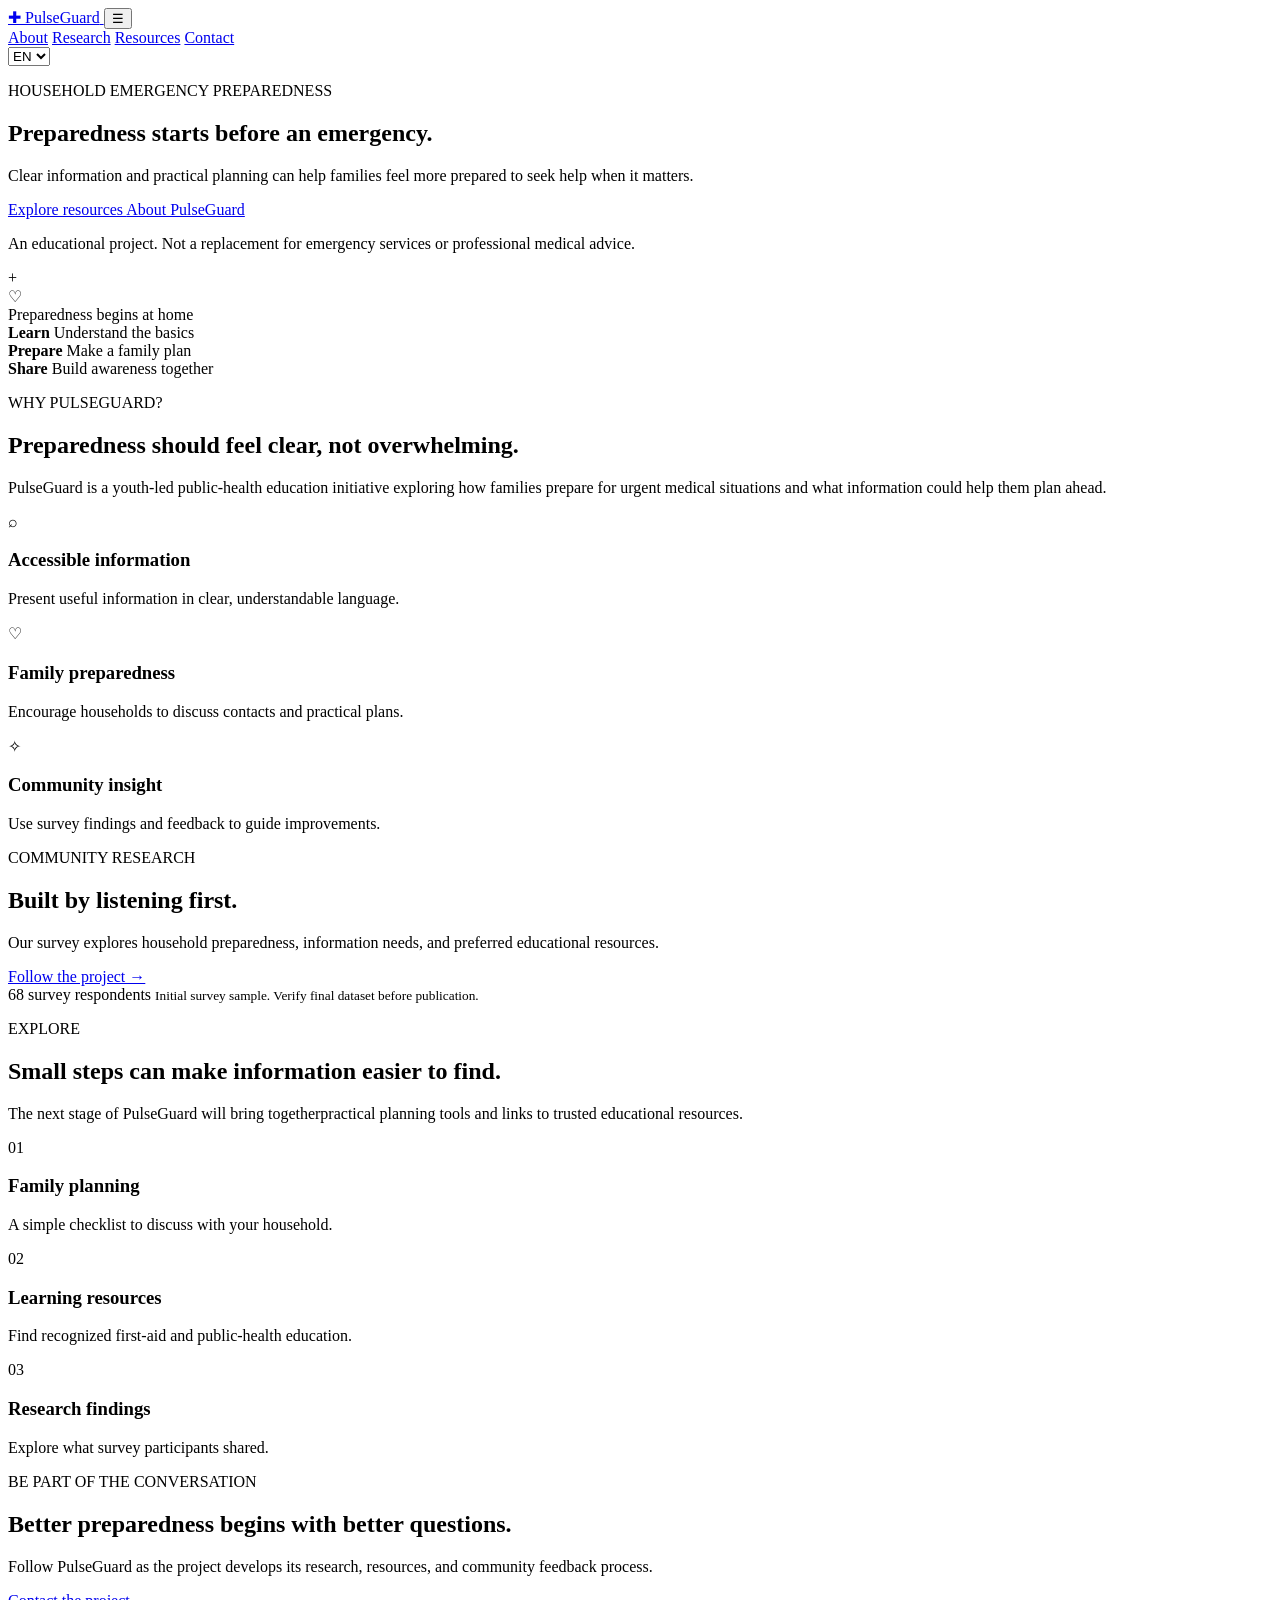
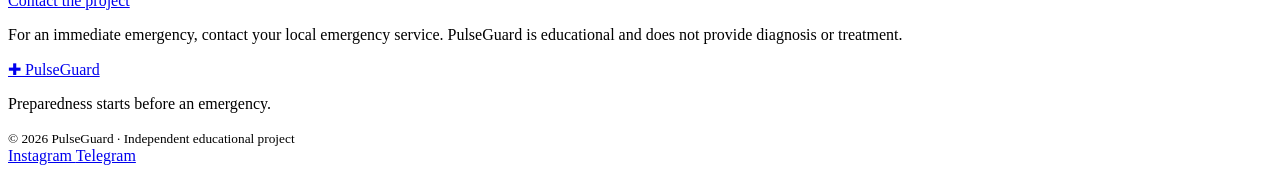
==== index.html @ f61415df "Rename pulse guard/index.html to index.html" ====
<!DOCTYPE html>
<html lang="en">
<head>
    <meta charset="UTF-8">
    <meta name="viewport" content="width=device-width, initial-scale=1.0">

    <meta name="description"
        content="PulseGuard helps families learn about household emergency preparedness.">

    <title>PulseGuard | Preparedness starts before an emergency</title>

    <link rel="stylesheet" href="styles.css">
</head>

<body>

    <!-- HEADER AND NAVIGATION -->
    <header class="header">

        <a href="#home" class="brand">
            <span class="brand-icon">✚</span>
            <span>PulseGuard</span>
        </a>

        <button class="menu-toggle" id="menuToggle">
            ☰
        </button>

        <nav id="nav">
            <a href="#about" data-i18n="navAbout">About</a>
            <a href="#research" data-i18n="navResearch">Research</a>
            <a href="#resources" data-i18n="navResources">Resources</a>
            <a href="#contact" data-i18n="navContact">Contact</a>
        </nav>

        <select id="languageSelect" aria-label="Select language">
            <option value="en">EN</option>
            <option value="uz">UZ</option>
            <option value="ru">RU</option>
        </select>

    </header>


    <!-- HERO SECTION -->
    <main>

        <section class="hero" id="home">

            <div class="hero-content">

                <p class="eyebrow" data-i18n="eyebrow">
                    HOUSEHOLD EMERGENCY PREPAREDNESS
                </p>

                <h1 data-i18n="headline">
                    Preparedness starts
                    <span>before</span> an emergency.
                </h1>

                <p class="hero-text" data-i18n="heroText">
                    Clear information and practical planning can
                    help families feel more prepared to seek help
                    when it matters.
                </p>

                <div class="actions">

                    <a href="#resources"
                       class="button primary"
                       data-i18n="primaryButton">
                        Explore resources
                    </a>

                    <a href="#about"
                       class="button secondary"
                       data-i18n="secondaryButton">
                        About PulseGuard
                    </a>

                </div>

                <p class="disclaimer" data-i18n="heroDisclaimer">
                    An educational project. Not a replacement
                    for emergency services or professional
                    medical advice.
                </p>

            </div>


            <!-- DECORATIVE MEDICAL ILLUSTRATION -->
            <div class="hero-visual">

                <div class="orbit orbit-one"></div>
                <div class="orbit orbit-two"></div>

                <div class="medical-card">

                    <div class="medical-cross">+</div>

                    <div class="medical-line"></div>
                    <div class="medical-line short"></div>

                    <div class="medical-heart">♡</div>

                </div>

                <div class="floating-tag">
                    <span class="tag-dot"></span>
                    <span data-i18n="visualTag">
                        Preparedness begins at home
                    </span>
                </div>

            </div>

        </section>


        <!-- THREE MAIN IDEAS -->
        <section class="trust-strip">

            <div>
                <strong data-i18n="stripOne">Learn</strong>
                <span data-i18n="stripOneText">
                    Understand the basics
                </span>
            </div>

            <div>
                <strong data-i18n="stripTwo">Prepare</strong>
                <span data-i18n="stripTwoText">
                    Make a family plan
                </span>
            </div>

            <div>
                <strong data-i18n="stripThree">Share</strong>
                <span data-i18n="stripThreeText">
                    Build awareness together
                </span></div>

        </section>


        <!-- ABOUT SECTION -->
        <section class="section" id="about">

            <div class="section-intro">

                <p class="eyebrow" data-i18n="aboutEyebrow">
                    WHY PULSEGUARD?
                </p>

                <h2 data-i18n="aboutTitle">
                    Preparedness should feel clear,
                    not overwhelming.
                </h2>

                <p data-i18n="aboutText">
                    PulseGuard is a youth-led public-health
                    education initiative exploring how families
                    prepare for urgent medical situations and
                    what information could help them plan ahead.
                </p>

            </div>


            <div class="values">

                <article class="value-card">
                    <span class="value-icon">⌕</span>

                    <h3 data-i18n="valueOneTitle">
                        Accessible information
                    </h3>

                    <p data-i18n="valueOneText">
                        Present useful information in clear,
                        understandable language.
                    </p>
                </article>


                <article class="value-card">
                    <span class="value-icon">♡</span>

                    <h3 data-i18n="valueTwoTitle">
                        Family preparedness
                    </h3>

                    <p data-i18n="valueTwoText">
                        Encourage households to discuss contacts
                        and practical plans.
                    </p>
                </article>


                <article class="value-card">
                    <span class="value-icon">✧</span>

                    <h3 data-i18n="valueThreeTitle">
                        Community insight
                    </h3>

                    <p data-i18n="valueThreeText">
                        Use survey findings and feedback
                        to guide improvements.
                    </p>
                </article>

            </div>

        </section>


        <!-- RESEARCH PREVIEW -->
        <section class="research-preview" id="research">

            <div class="research-inner">

                <div>

                    <p class="eyebrow" data-i18n="researchEyebrow">
                        COMMUNITY RESEARCH
                    </p>

                    <h2 data-i18n="researchTitle">
                        Built by listening first.
                    </h2>

                    <p data-i18n="researchText">
                        Our survey explores household preparedness,
                        information needs, and preferred educational
                        resources.
                    </p>

                    <a href="#contact" class="text-link"
                       data-i18n="researchLink">
                        Follow the project →
                    </a>

                </div>


                <div class="research-stat">

                    <span class="stat-number">68</span>

                    <span class="stat-label"
                          data-i18n="respondents">
                        survey respondents
                    </span>

                    <small data-i18n="preliminary">
                        Initial survey sample. Verify final dataset
                        before publication.
                    </small>

                </div>

            </div>

        </section>


        <!-- RESOURCES SECTION -->
        <section class="section resource-section" id="resources">

            <div class="section-intro">

                <p class="eyebrow" data-i18n="resourcesEyebrow">
                    EXPLORE
                </p>

                <h2 data-i18n="resourcesTitle">
                    Small steps can make information easier to find.
                </h2>

                <p data-i18n="resourcesText">
                    The next stage of PulseGuard will bring togetherpractical planning tools and links to trusted
                    educational resources.
                </p>

            </div>


            <div class="resource-grid">

                <article>
                    <span>01</span>
                    <h3 data-i18n="resourceOneTitle">
                        Family planning
                    </h3>
                    <p data-i18n="resourceOneText">
                        A simple checklist to discuss with your household.
                    </p>
                </article>


                <article>
                    <span>02</span>
                    <h3 data-i18n="resourceTwoTitle">
                        Learning resources
                    </h3>
                    <p data-i18n="resourceTwoText">
                        Find recognized first-aid and public-health education.
                    </p>
                </article>


                <article>
                    <span>03</span>
                    <h3 data-i18n="resourceThreeTitle">
                        Research findings
                    </h3>
                    <p data-i18n="resourceThreeText">
                        Explore what survey participants shared.
                    </p>
                </article>

            </div>

        </section>


        <!-- CONTACT SECTION -->
        <section class="closing" id="contact">

            <p class="eyebrow" data-i18n="closingEyebrow">
                BE PART OF THE CONVERSATION
            </p>

            <h2 data-i18n="closingTitle">
                Better preparedness begins with better questions.
            </h2>

            <p data-i18n="closingText">
                Follow PulseGuard as the project develops its
                research, resources, and community feedback process.
            </p>

            <a href="parvinashodikulova4@gmail.com"
               class="button primary"
               data-i18n="contactButton">
                Contact the project
            </a>

            <p class="disclaimer dark" data-i18n="safetyNote">
                For an immediate emergency, contact your local
                emergency service. PulseGuard is educational and
                does not provide diagnosis or treatment.
            </p>

        </section>

    </main>


    <!-- FOOTER -->
    <footer>

        <a href="#home" class="brand footer-brand">
            <span class="brand-icon">✚</span>
            PulseGuard
        </a>

        <p data-i18n="footerLine">
            Preparedness starts before an emergency.
        </p>

        <small>
            © 2026 PulseGuard ·
            <span data-i18n="footerNote">
                Independent educational project
            </span>
        </small>
        <div class="social-links">

    <a href="https://www.instagram.com/pulseguard_?obrf=MXJ0MThzNjN0M3g3dw%3D%3D&utm_source=qr"
       target="_blank"
       rel="noopener noreferrer">
        Instagram
    </a>

    <a href="https://t.me/pulseguard"
       target="_blank"
       rel="noopener noreferrer">
        Telegram
    </a>

</div>

    </footer>


    <script src="script.js"></script>

</body>
</html>
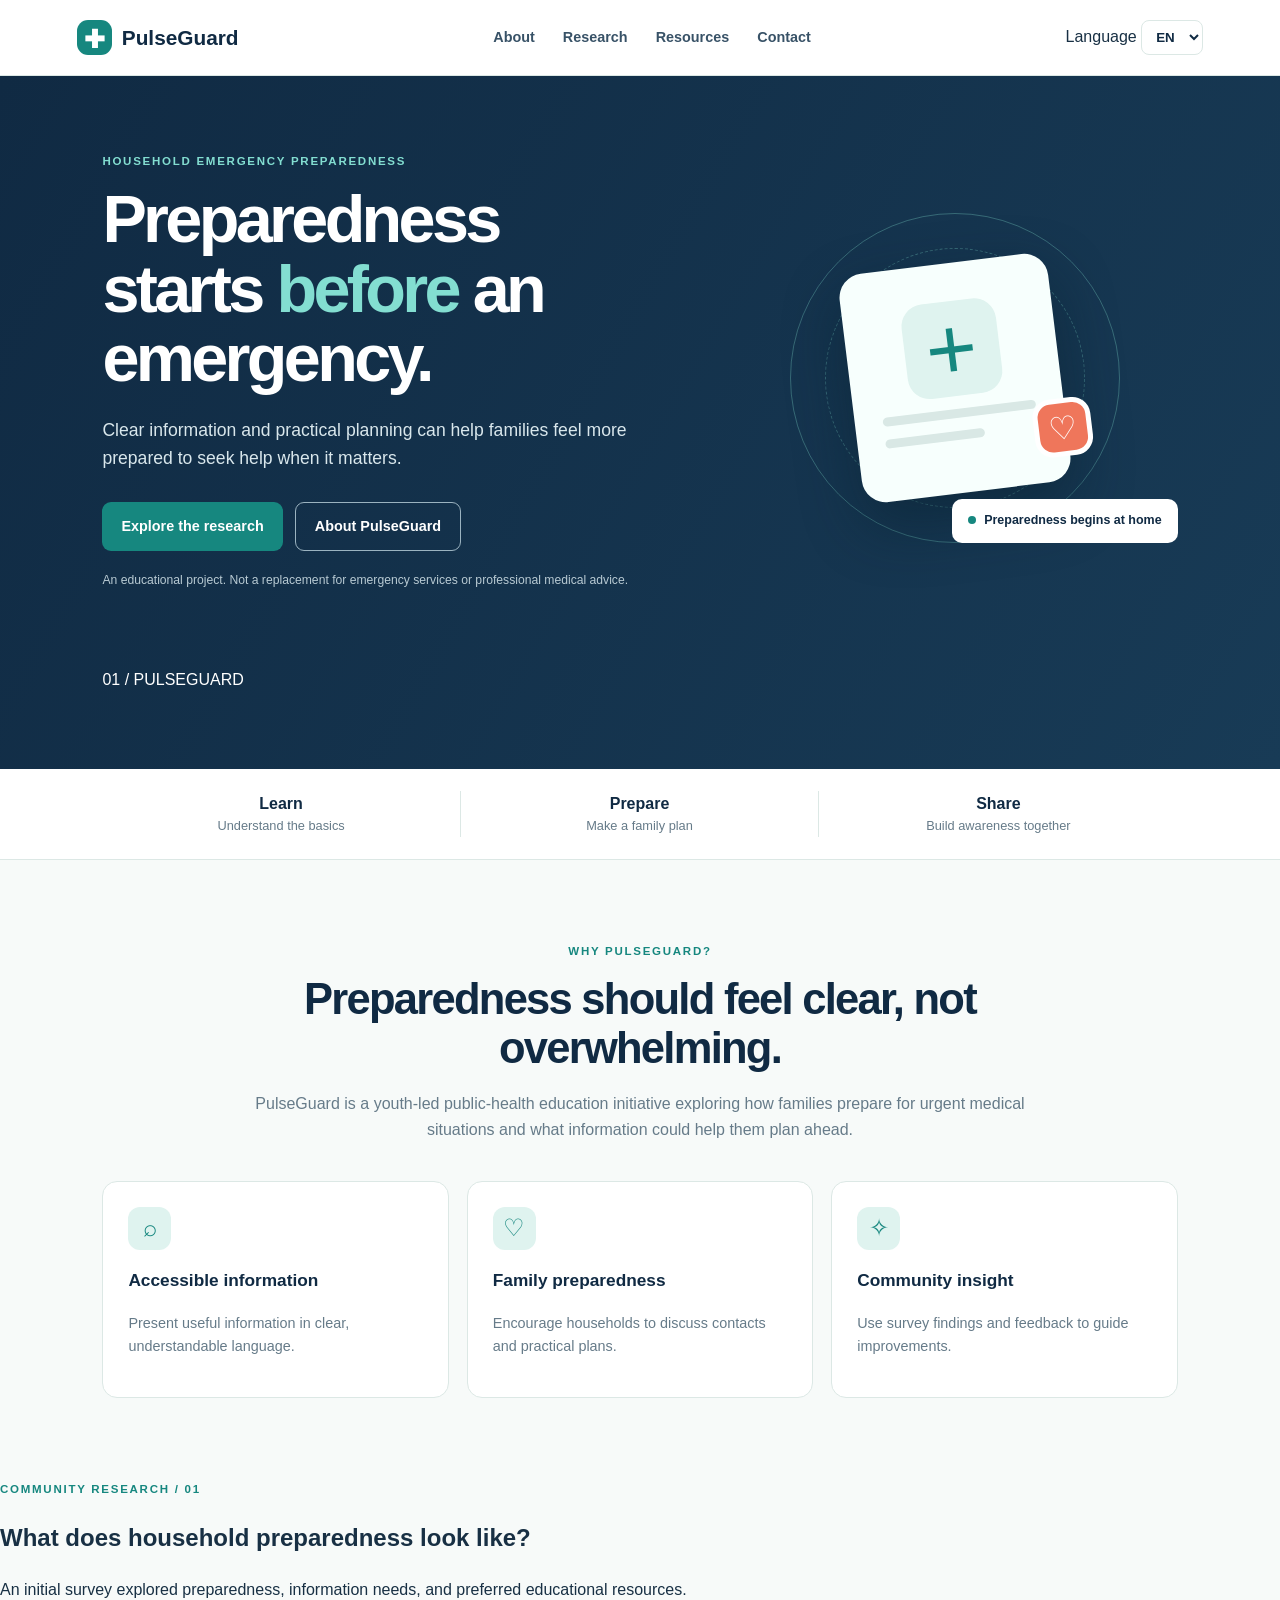
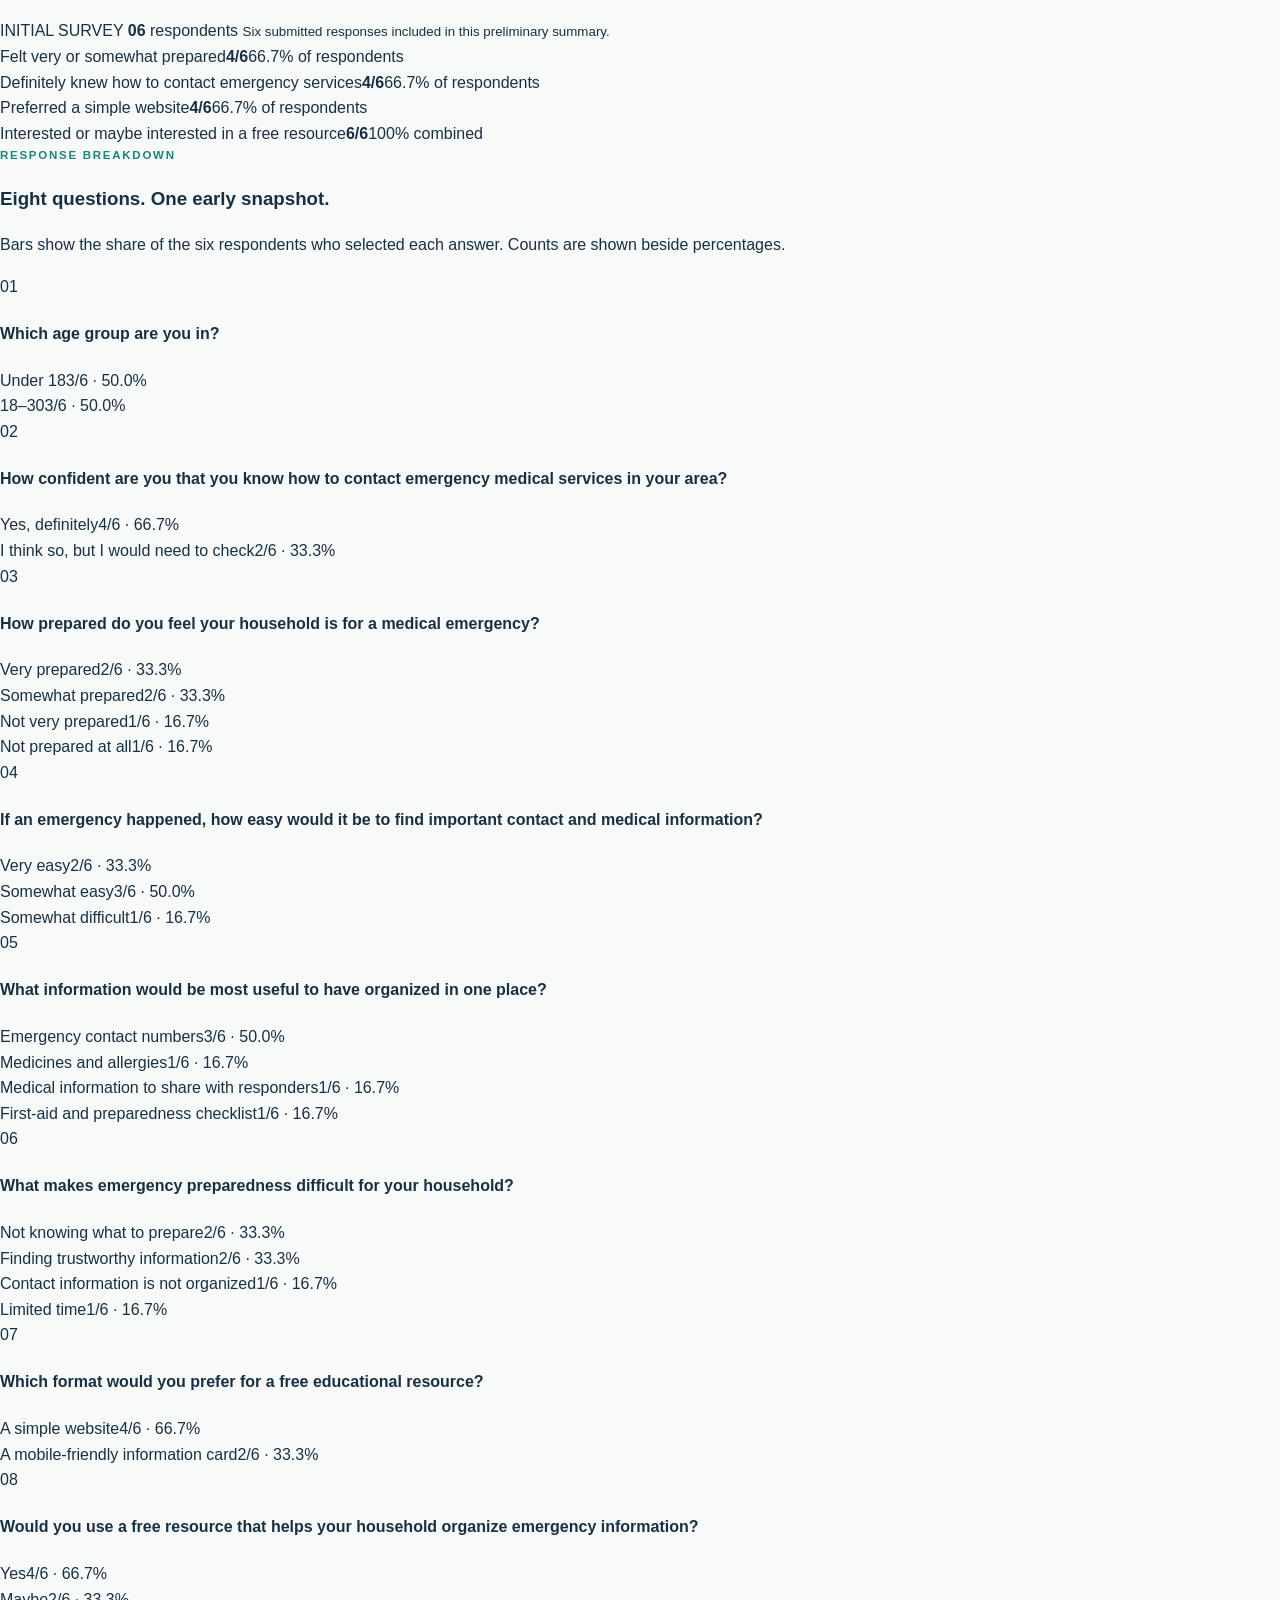
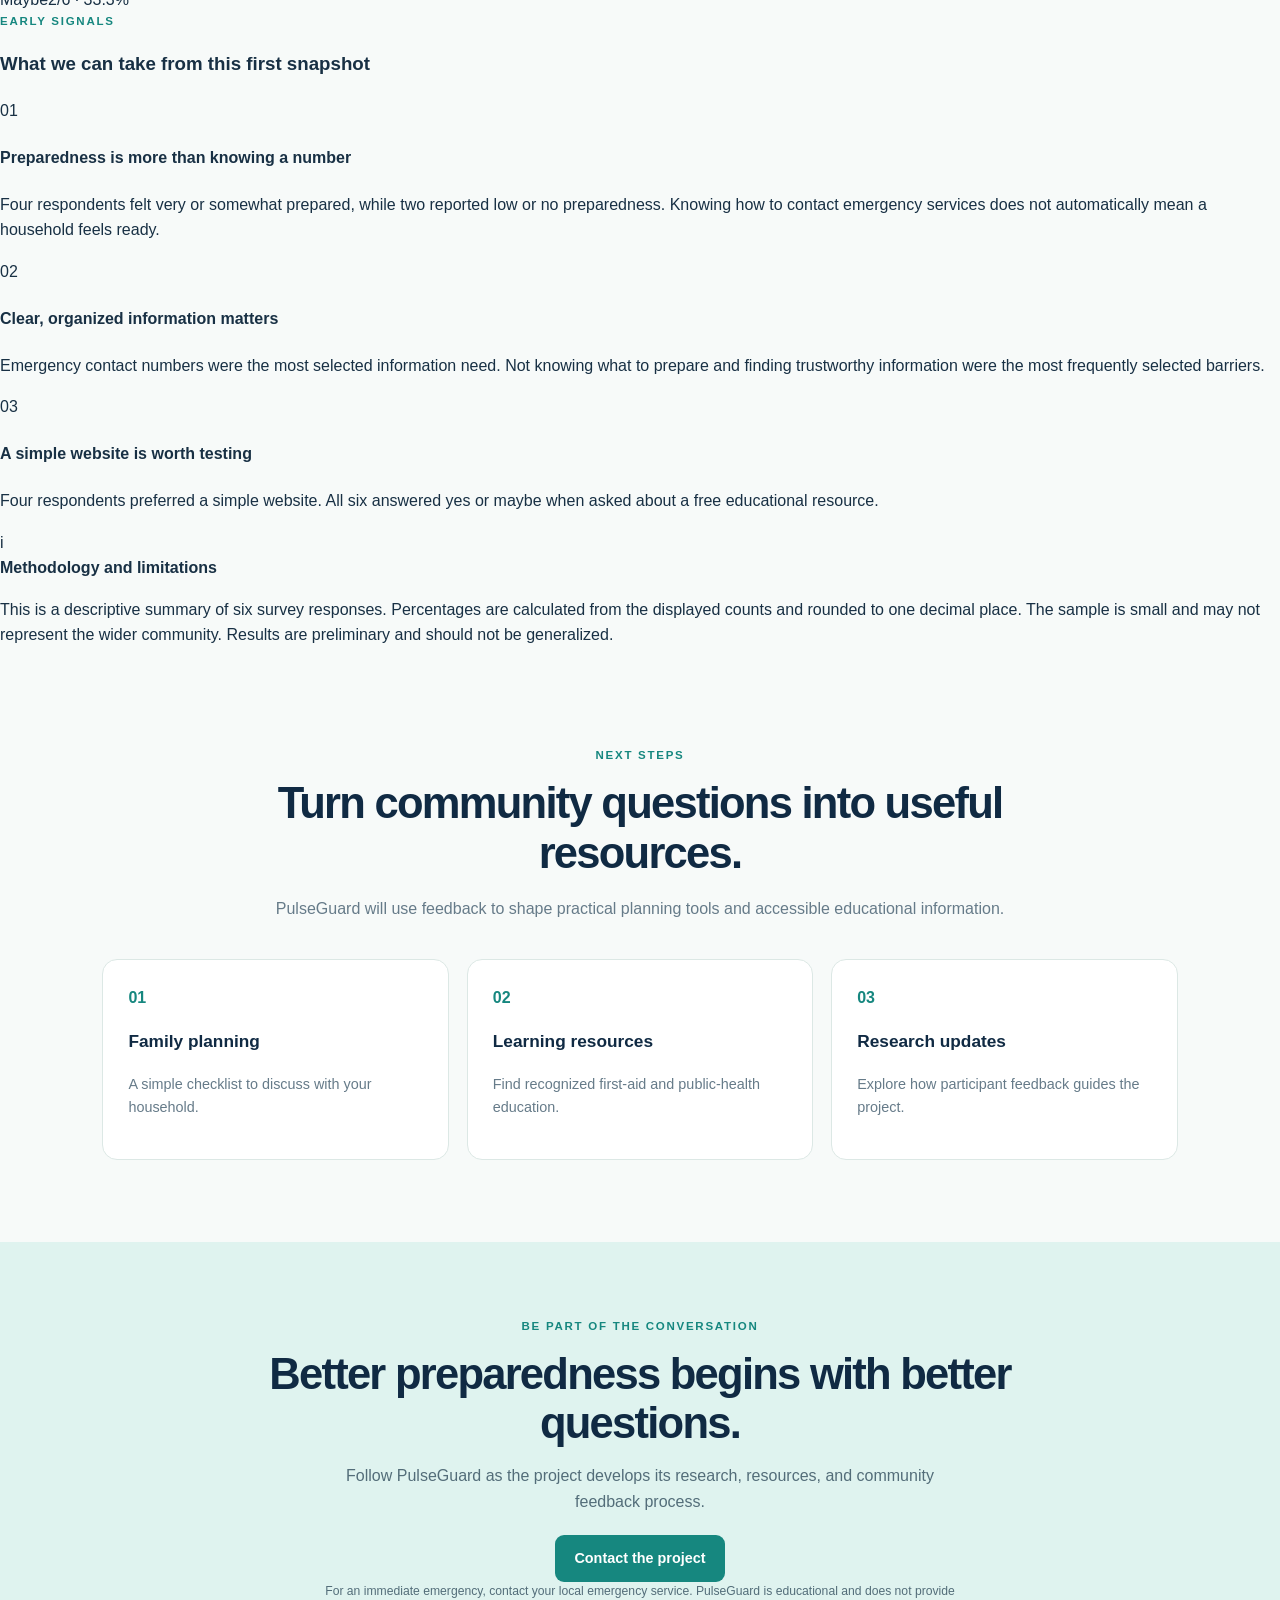
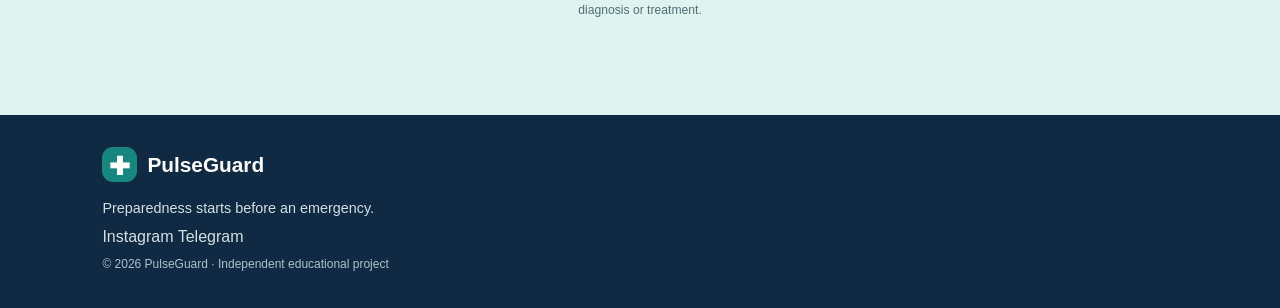
==== commit d0e3abea: "Update index.html" ====
--- a/index.html
+++ b/index.html
@@ -1,402 +1,148 @@
 <!DOCTYPE html>
 <html lang="en">
 <head>
-    <meta charset="UTF-8">
-    <meta name="viewport" content="width=device-width, initial-scale=1.0">
+  <meta charset="UTF-8">
+  <meta name="viewport" content="width=device-width, initial-scale=1.0">
+  <meta name="description" content="PulseGuard explores household emergency preparedness through community feedback and accessible public-health education.">
+  <meta name="theme-color" content="#010511">
+  <title>PulseGuard | Preparedness starts before an emergency</title>
+  <link rel="stylesheet" href="styles.css">
+</head>
+<body>
+  <header class="header">
+    <a href="#home" class="brand" aria-label="PulseGuard home">
+      <span class="brand-icon">✚</span><span>PulseGuard</span>
+    </a>
+    <button class="menu-toggle" id="menuToggle" aria-label="Open navigation" aria-expanded="false">☰</button>
+    <nav id="nav">
+      <a href="#about" data-i18n="navAbout">About</a>
+      <a href="#research" data-i18n="navResearch">Research</a>
+      <a href="#resources" data-i18n="navResources">Resources</a>
+      <a href="#contact" data-i18n="navContact">Contact</a>
+    </nav>
+    <label class="language-wrap">
+      <span class="sr-only" data-i18n="languageLabel">Language</span>
+      <select id="languageSelect" aria-label="Select language">
+        <option value="en">EN</option><option value="uz">UZ</option><option value="ru">RU</option>
+      </select>
+    </label>
+  </header>
 
-    <meta name="description"
-        content="PulseGuard helps families learn about household emergency preparedness.">
+  <main>
+    <section class="hero" id="home">
+      <div class="hero-content">
+        <p class="eyebrow" data-i18n="eyebrow">HOUSEHOLD EMERGENCY PREPAREDNESS</p>
+        <h1 data-i18n="headline">Preparedness starts <span>before</span> an emergency.</h1>
+        <p class="hero-text" data-i18n="heroText">Clear information and practical planning can help families feel more prepared to seek help when it matters.</p>
+        <div class="actions">
+          <a href="#research" class="button primary" data-i18n="primaryButton">Explore the research</a>
+          <a href="#about" class="button secondary" data-i18n="secondaryButton">About PulseGuard</a>
+        </div>
+        <p class="disclaimer" data-i18n="heroDisclaimer">An educational project. Not a replacement for emergency services or professional medical advice.</p>
+      </div>
+      <div class="hero-visual" aria-hidden="true">
+        <div class="orbit orbit-one"></div><div class="orbit orbit-two"></div>
+        <div class="medical-card">
+          <div class="medical-cross">+</div><div class="medical-line"></div><div class="medical-line short"></div>
+          <div class="medical-heart">♡</div>
+        </div>
+        <div class="floating-tag"><span class="tag-dot"></span><span data-i18n="visualTag">Preparedness begins at home</span></div>
+      </div>
+      <div class="hero-index">01 / PULSEGUARD</div>
+    </section>
 
-    <title>PulseGuard | Preparedness starts before an emergency</title>
+    <section class="trust-strip" aria-label="Project approach">
+      <div><strong data-i18n="stripOne">Learn</strong><span data-i18n="stripOneText">Understand the basics</span></div>
+      <div><strong data-i18n="stripTwo">Prepare</strong><span data-i18n="stripTwoText">Make a family plan</span></div>
+      <div><strong data-i18n="stripThree">Share</strong><span data-i18n="stripThreeText">Build awareness together</span></div>
+    </section>
 
-    <link rel="stylesheet" href="styles.css">
-</head>
+    <section class="section" id="about">
+      <div class="section-intro">
+        <p class="eyebrow" data-i18n="aboutEyebrow">WHY PULSEGUARD?</p>
+        <h2 data-i18n="aboutTitle">Preparedness should feel clear, not overwhelming.</h2>
+        <p data-i18n="aboutText">PulseGuard is a youth-led public-health education initiative exploring how families prepare for urgent medical situations and what information could help them plan ahead.</p>
+      </div>
+      <div class="values">
+        <article class="value-card"><span class="value-icon">⌕</span><h3 data-i18n="valueOneTitle">Accessible information</h3><p data-i18n="valueOneText">Present useful information in clear, understandable language.</p></article>
+        <article class="value-card"><span class="value-icon">♡</span><h3 data-i18n="valueTwoTitle">Family preparedness</h3><p data-i18n="valueTwoText">Encourage households to discuss contacts and practical plans.</p></article>
+        <article class="value-card"><span class="value-icon">✧</span><h3 data-i18n="valueThreeTitle">Community insight</h3><p data-i18n="valueThreeText">Use survey findings and feedback to guide improvements.</p></article>
+      </div>
+    </section>
 
-<body>
+    <section class="research-section" id="research">
+      <div class="research-heading-row">
+        <div>
+          <p class="eyebrow" data-i18n="researchEyebrow">COMMUNITY RESEARCH / 01</p>
+          <h2 data-i18n="researchTitle">What does household preparedness look like?</h2>
+          <p class="research-lead" data-i18n="researchText">An initial survey explored preparedness, information needs, and preferred educational resources.</p>
+        </div>
+        <div class="sample-card">
+          <span class="sample-kicker" data-i18n="sampleLabel">INITIAL SURVEY</span>
+          <strong class="sample-number">06</strong>
+          <span data-i18n="respondents">respondents</span>
+          <small data-i18n="sampleNote">Six submitted responses included in this preliminary summary.</small>
+        </div> 
+      </div>
+            <div class="metric-grid">
+        <article class="metric-card"><span class="metric-label" data-i18n="metricPrepared">Felt very or somewhat prepared</span><strong>4/6</strong><span class="metric-foot" data-i18n="metricPreparedFoot">66.7% of respondents</span></article>
+        <article class="metric-card"><span class="metric-label" data-i18n="metricKnow">Definitely knew how to contact emergency services</span><strong>4/6</strong><span class="metric-foot" data-i18n="metricKnowFoot">66.7% of respondents</span></article>
+        <article class="metric-card"><span class="metric-label" data-i18n="metricWebsite">Preferred a simple website</span><strong>4/6</strong><span class="metric-foot" data-i18n="metricWebsiteFoot">66.7% of respondents</span></article>
+        <article class="metric-card"><span class="metric-label" data-i18n="metricInterest">Interested or maybe interested in a free resource</span><strong>6/6</strong><span class="metric-foot" data-i18n="metricInterestFoot">100% combined</span></article>
+      </div>
 
-    <!-- HEADER AND NAVIGATION -->
-    <header class="header">
+      <div class="chart-intro">
+        <div><p class="eyebrow" data-i18n="breakdownEyebrow">RESPONSE BREAKDOWN</p><h3 data-i18n="breakdownTitle">Eight questions. One early snapshot.</h3></div>
+        <p data-i18n="chartHint">Bars show the share of the six respondents who selected each answer. Counts are shown beside percentages.</p>
+      </div>
+      <div id="surveyCharts" class="chart-grid" aria-live="polite"></div>
 
-        <a href="#home" class="brand">
-            <span class="brand-icon">✚</span>
-            <span>PulseGuard</span>
-        </a>
+      <div class="insight-panel">
+        <div class="insight-title"><p class="eyebrow" data-i18n="insightEyebrow">EARLY SIGNALS</p><h3 data-i18n="insightTitle">What we can take from this first snapshot</h3></div>
+        <div class="insight-list">
+          <article><span>01</span><div><h4 data-i18n="insightOneTitle">Preparedness is more than knowing a number</h4><p data-i18n="insightOneText">Four respondents felt very or somewhat prepared, while two reported low or no preparedness. Knowing how to contact emergency services does not automatically mean a household feels ready.</p></div></article>
+          <article><span>02</span><div><h4 data-i18n="insightTwoTitle">Clear, organized information matters</h4><p data-i18n="insightTwoText">Emergency contact numbers were the most selected information need. Not knowing what to prepare and finding trustworthy information were the most frequently selected barriers.</p></div></article>
+          <article><span>03</span><div><h4 data-i18n="insightThreeTitle">A simple website is worth testing</h4><p data-i18n="insightThreeText">Four respondents preferred a simple website. All six answered yes or maybe when asked about a free educational resource.</p></div></article>
+        </div>
+      </div>
 
-        <button class="menu-toggle" id="menuToggle">
-            ☰
-        </button>
+      <div class="method-note">
+        <span class="method-icon">i</span>
+        <div><strong data-i18n="methodTitle">Methodology and limitations</strong><p data-i18n="methodText">This is a descriptive summary of six survey responses. Percentages are calculated from the displayed counts and rounded to one decimal place. The sample is small and may not represent the wider community. Results are preliminary and should not be generalized.</p></div>
+      </div>
+    </section>
 
-        <nav id="nav">
-            <a href="#about" data-i18n="navAbout">About</a>
-            <a href="#research" data-i18n="navResearch">Research</a>
-            <a href="#resources" data-i18n="navResources">Resources</a>
-            <a href="#contact" data-i18n="navContact">Contact</a>
-        </nav>
+    <section class="section resource-section" id="resources">
+      <div class="section-intro">
+        <p class="eyebrow" data-i18n="resourcesEyebrow">NEXT STEPS</p>
+        <h2 data-i18n="resourcesTitle">Turn community questions into useful resources.</h2>
+        <p data-i18n="resourcesText">PulseGuard will use feedback to shape practical planning tools and accessible educational information.</p>
+      </div>
+      <div class="resource-grid">
+        <article><span>01</span><h3 data-i18n="resourceOneTitle">Family planning</h3><p data-i18n="resourceOneText">A simple checklist to discuss with your household.</p></article>
+        <article><span>02</span><h3 data-i18n="resourceTwoTitle">Learning resources</h3><p data-i18n="resourceTwoText">Find recognized first-aid and public-health education.</p></article>
+        <article><span>03</span><h3 data-i18n="resourceThreeTitle">Research updates</h3><p data-i18n="resourceThreeText">Explore how participant feedback guides the project.</p></article>
+      </div>
+    </section>
+          <section class="closing" id="contact">
+      <p class="eyebrow" data-i18n="closingEyebrow">BE PART OF THE CONVERSATION</p>
+      <h2 data-i18n="closingTitle">Better preparedness begins with better questions.</h2>
+      <p data-i18n="closingText">Follow PulseGuard as the project develops its research, resources, and community feedback process.</p>
+      <a href="mailto:parvinashodikulova4@gmail.com" class="button primary" data-i18n="contactButton">Contact the project</a>
+      <p class="disclaimer dark" data-i18n="safetyNote">For an immediate emergency, contact your local emergency service. PulseGuard is educational and does not provide diagnosis or treatment.</p>
+    </section>
+  </main>
 
-        <select id="languageSelect" aria-label="Select language">
-            <option value="en">EN</option>
-            <option value="uz">UZ</option>
-            <option value="ru">RU</option>
-        </select>
-
-    </header>
-
-
-    <!-- HERO SECTION -->
-    <main>
-
-        <section class="hero" id="home">
-
-            <div class="hero-content">
-
-                <p class="eyebrow" data-i18n="eyebrow">
-                    HOUSEHOLD EMERGENCY PREPAREDNESS
-                </p>
-
-                <h1 data-i18n="headline">
-                    Preparedness starts
-                    <span>before</span> an emergency.
-                </h1>
-
-                <p class="hero-text" data-i18n="heroText">
-                    Clear information and practical planning can
-                    help families feel more prepared to seek help
-                    when it matters.
-                </p>
-
-                <div class="actions">
-
-                    <a href="#resources"
-                       class="button primary"
-                       data-i18n="primaryButton">
-                        Explore resources
-                    </a>
-
-                    <a href="#about"
-                       class="button secondary"
-                       data-i18n="secondaryButton">
-                        About PulseGuard
-                    </a>
-
-                </div>
-
-                <p class="disclaimer" data-i18n="heroDisclaimer">
-                    An educational project. Not a replacement
-                    for emergency services or professional
-                    medical advice.
-                </p>
-
-            </div>
-
-
-            <!-- DECORATIVE MEDICAL ILLUSTRATION -->
-            <div class="hero-visual">
-
-                <div class="orbit orbit-one"></div>
-                <div class="orbit orbit-two"></div>
-
-                <div class="medical-card">
-
-                    <div class="medical-cross">+</div>
-
-                    <div class="medical-line"></div>
-                    <div class="medical-line short"></div>
-
-                    <div class="medical-heart">♡</div>
-
-                </div>
-
-                <div class="floating-tag">
-                    <span class="tag-dot"></span>
-                    <span data-i18n="visualTag">
-                        Preparedness begins at home
-                    </span>
-                </div>
-
-            </div>
-
-        </section>
-
-
-        <!-- THREE MAIN IDEAS -->
-        <section class="trust-strip">
-
-            <div>
-                <strong data-i18n="stripOne">Learn</strong>
-                <span data-i18n="stripOneText">
-                    Understand the basics
-                </span>
-            </div>
-
-            <div>
-                <strong data-i18n="stripTwo">Prepare</strong>
-                <span data-i18n="stripTwoText">
-                    Make a family plan
-                </span>
-            </div>
-
-            <div>
-                <strong data-i18n="stripThree">Share</strong>
-                <span data-i18n="stripThreeText">
-                    Build awareness together
-                </span></div>
-
-        </section>
-
-
-        <!-- ABOUT SECTION -->
-        <section class="section" id="about">
-
-            <div class="section-intro">
-
-                <p class="eyebrow" data-i18n="aboutEyebrow">
-                    WHY PULSEGUARD?
-                </p>
-
-                <h2 data-i18n="aboutTitle">
-                    Preparedness should feel clear,
-                    not overwhelming.
-                </h2>
-
-                <p data-i18n="aboutText">
-                    PulseGuard is a youth-led public-health
-                    education initiative exploring how families
-                    prepare for urgent medical situations and
-                    what information could help them plan ahead.
-                </p>
-
-            </div>
-
-
-            <div class="values">
-
-                <article class="value-card">
-                    <span class="value-icon">⌕</span>
-
-                    <h3 data-i18n="valueOneTitle">
-                        Accessible information
-                    </h3>
-
-                    <p data-i18n="valueOneText">
-                        Present useful information in clear,
-                        understandable language.
-                    </p>
-                </article>
-
-
-                <article class="value-card">
-                    <span class="value-icon">♡</span>
-
-                    <h3 data-i18n="valueTwoTitle">
-                        Family preparedness
-                    </h3>
-
-                    <p data-i18n="valueTwoText">
-                        Encourage households to discuss contacts
-                        and practical plans.
-                    </p>
-                </article>
-
-
-                <article class="value-card">
-                    <span class="value-icon">✧</span>
-
-                    <h3 data-i18n="valueThreeTitle">
-                        Community insight
-                    </h3>
-
-                    <p data-i18n="valueThreeText">
-                        Use survey findings and feedback
-                        to guide improvements.
-                    </p>
-                </article>
-
-            </div>
-
-        </section>
-
-
-        <!-- RESEARCH PREVIEW -->
-        <section class="research-preview" id="research">
-
-            <div class="research-inner">
-
-                <div>
-
-                    <p class="eyebrow" data-i18n="researchEyebrow">
-                        COMMUNITY RESEARCH
-                    </p>
-
-                    <h2 data-i18n="researchTitle">
-                        Built by listening first.
-                    </h2>
-
-                    <p data-i18n="researchText">
-                        Our survey explores household preparedness,
-                        information needs, and preferred educational
-                        resources.
-                    </p>
-
-                    <a href="#contact" class="text-link"
-                       data-i18n="researchLink">
-                        Follow the project →
-                    </a>
-
-                </div>
-
-
-                <div class="research-stat">
-
-                    <span class="stat-number">68</span>
-
-                    <span class="stat-label"
-                          data-i18n="respondents">
-                        survey respondents
-                    </span>
-
-                    <small data-i18n="preliminary">
-                        Initial survey sample. Verify final dataset
-                        before publication.
-                    </small>
-
-                </div>
-
-            </div>
-
-        </section>
-
-
-        <!-- RESOURCES SECTION -->
-        <section class="section resource-section" id="resources">
-
-            <div class="section-intro">
-
-                <p class="eyebrow" data-i18n="resourcesEyebrow">
-                    EXPLORE
-                </p>
-
-                <h2 data-i18n="resourcesTitle">
-                    Small steps can make information easier to find.
-                </h2>
-
-                <p data-i18n="resourcesText">
-                    The next stage of PulseGuard will bring togetherpractical planning tools and links to trusted
-                    educational resources.
-                </p>
-
-            </div>
-
-
-            <div class="resource-grid">
-
-                <article>
-                    <span>01</span>
-                    <h3 data-i18n="resourceOneTitle">
-                        Family planning
-                    </h3>
-                    <p data-i18n="resourceOneText">
-                        A simple checklist to discuss with your household.
-                    </p>
-                </article>
-
-
-                <article>
-                    <span>02</span>
-                    <h3 data-i18n="resourceTwoTitle">
-                        Learning resources
-                    </h3>
-                    <p data-i18n="resourceTwoText">
-                        Find recognized first-aid and public-health education.
-                    </p>
-                </article>
-
-
-                <article>
-                    <span>03</span>
-                    <h3 data-i18n="resourceThreeTitle">
-                        Research findings
-                    </h3>
-                    <p data-i18n="resourceThreeText">
-                        Explore what survey participants shared.
-                    </p>
-                </article>
-
-            </div>
-
-        </section>
-
-
-        <!-- CONTACT SECTION -->
-        <section class="closing" id="contact">
-
-            <p class="eyebrow" data-i18n="closingEyebrow">
-                BE PART OF THE CONVERSATION
-            </p>
-
-            <h2 data-i18n="closingTitle">
-                Better preparedness begins with better questions.
-            </h2>
-
-            <p data-i18n="closingText">
-                Follow PulseGuard as the project develops its
-                research, resources, and community feedback process.
-            </p>
-
-            <a href="parvinashodikulova4@gmail.com"
-               class="button primary"
-               data-i18n="contactButton">
-                Contact the project
-            </a>
-
-            <p class="disclaimer dark" data-i18n="safetyNote">
-                For an immediate emergency, contact your local
-                emergency service. PulseGuard is educational and
-                does not provide diagnosis or treatment.
-            </p>
-
-        </section>
-
-    </main>
-
-
-    <!-- FOOTER -->
-    <footer>
-
-        <a href="#home" class="brand footer-brand">
-            <span class="brand-icon">✚</span>
-            PulseGuard
-        </a>
-
-        <p data-i18n="footerLine">
-            Preparedness starts before an emergency.
-        </p>
-
-        <small>
-            © 2026 PulseGuard ·
-            <span data-i18n="footerNote">
-                Independent educational project
-            </span>
-        </small>
-        <div class="social-links">
-
-    <a href="https://www.instagram.com/pulseguard_?obrf=MXJ0MThzNjN0M3g3dw%3D%3D&utm_source=qr"
-       target="_blank"
-       rel="noopener noreferrer">
-        Instagram
-    </a>
-
-    <a href="https://t.me/pulseguard"
-       target="_blank"
-       rel="noopener noreferrer">
-        Telegram
-    </a>
-
-</div>
-
-    </footer>
-
-
-    <script src="script.js"></script>
-
+  <footer>
+    <a href="#home" class="brand footer-brand"><span class="brand-icon">✚</span>PulseGuard</a>
+    <p data-i18n="footerLine">Preparedness starts before an emergency.</p>
+    <div class="social-links">
+      <a href="https://www.instagram.com/pulseguard_/" target="_blank" rel="noopener noreferrer">Instagram</a>
+      <a href="https://t.me/pulseguard" target="_blank" rel="noopener noreferrer">Telegram</a>
+    </div>
+    <small>© 2026 PulseGuard · <span data-i18n="footerNote">Independent educational project</span></small>
+  </footer>
+  <script src="script.js"></script>
 </body>
 </html>
+    
--- a/styles.css
+++ b/styles.css
@@ -0,0 +1,754 @@
+/* =====================================
+   1. WEBSITE COLORS AND BASIC SETTINGS
+===================================== */
+
+:root {
+    --navy: #102A43;
+    --navy-light: #183B56;
+    --teal: #16877F;
+    --teal-dark: #106C67;
+    --mint: #DFF3EF;
+    --paper: #F7FAF9;
+    --white: #FFFFFF;
+    --ink: #183044;
+    --muted: #667B89;
+    --line: #DCE8E5;
+    --coral: #EF765B;
+}
+
+
+/* Apply basic settings to every element */
+
+* {
+    box-sizing: border-box;
+}
+
+html {
+    scroll-behavior: smooth;
+}
+
+body {
+    margin: 0;
+    background: var(--paper);
+    color: var(--ink);
+    font-family: Arial, sans-serif;
+    line-height: 1.6;
+}
+
+a {
+    text-decoration: none;
+    color: inherit;
+}
+
+
+/* =====================================
+   2. HEADER AND NAVIGATION
+===================================== */
+
+.header {
+    height: 76px;
+    background: white;
+    border-bottom: 1px solid var(--line);
+
+    display: flex;
+    align-items: center;
+    justify-content: space-between;
+
+    padding: 0 6vw;
+
+    position: sticky;
+    top: 0;
+    z-index: 10;
+}
+
+
+/* Logo */
+
+.brand {
+    display: flex;
+    align-items: center;
+    gap: 10px;
+
+    color: var(--navy);
+    font-size: 1.3rem;
+    font-weight: 800;
+}
+
+.brand-icon {
+    display: grid;
+    place-items: center;
+
+    width: 35px;
+    height: 35px;
+
+    border-radius: 11px;
+    background: var(--teal);
+    color: white;
+
+    font-size: 1.55rem;
+}
+
+
+/* Navigation links */
+
+.header nav {
+    display: flex;
+    gap: 28px;
+
+    font-size: 0.9rem;
+    font-weight: 650;
+    color: #385267;
+}
+
+.header nav a:hover {
+    color: var(--teal);
+}
+
+
+/* Language selector */
+
+.header select {
+    border: 1px solid var(--line);
+    border-radius: 8px;
+
+    padding: 8px 10px;
+
+    background: white;
+    color: var(--navy);
+
+    font-weight: 750;
+}
+
+
+/* Mobile menu button */
+
+.menu-toggle {
+    display: none;
+}
+
+
+/* =====================================
+   3. HERO SECTION
+===================================== */
+
+.hero {
+    min-height: 590px;
+
+    background: linear-gradient(
+        120deg,
+        var(--navy),
+        var(--navy-light)
+    );
+
+    padding: 76px 8vw;
+
+    display: grid;
+    grid-template-columns: 1.12fr 0.88fr;
+
+    gap: 5vw;
+    align-items: center;
+
+    color: white;
+    overflow: hidden;
+}
+
+
+/* Small uppercase headings */
+
+.eyebrow {
+    color: var(--teal);
+
+    font-size: 0.72rem;
+    font-weight: 800;
+    letter-spacing: 0.15em;
+
+    margin: 0 0 15px;
+}
+
+.hero .eyebrow {
+    color: #83DED1;
+}
+
+
+/* Main headline */
+
+.hero h1 {
+    font-size: clamp(2.7rem, 5.2vw, 4.8rem);
+
+    line-height: 1.04;
+    letter-spacing: -0.055em;
+
+    margin: 0 0 23px;
+}
+
+.hero h1 span {
+    color: #83DED1;
+}
+
+
+.hero-text {
+    font-size: 1.1rem;
+    color: #D9E7EC;
+    max-width: 590px;
+}
+
+
+/* Buttons */
+
+.actions {
+    display: flex;
+    gap: 12px;
+    flex-wrap: wrap;
+
+    margin: 30px 0 20px;
+}
+
+.button {
+    display: inline-flex;
+    align-items: center;
+    justify-content: center;
+
+    padding: 12px 19px;
+
+    border-radius: 9px;
+
+    font-size: 0.9rem;
+    font-weight: 750;
+}
+
+.primary {
+    background: var(--teal);
+    color: white;
+}
+
+.primary:hover {
+    background: var(--teal-dark);
+}
+
+.secondary {
+    border: 1px solid #9BB3C0;
+    color: white;
+}
+
+
+.disclaimer {
+    font-size: 0.76rem;
+    color: #B8CAD3;
+    max-width: 590px;
+}
+
+
+/* =====================================
+   4. HERO ILLUSTRATION
+===================================== */
+
+.hero-visual {
+    height: 360px;
+    position: relative;
+
+    display: grid;
+    place-items: center;
+}
+
+
+/* Decorative circles */
+
+.orbit {
+    position: absolute;
+
+    border: 1px solid #7DD4C755;
+    border-radius: 50%;
+
+    width: 330px;
+    height: 330px;
+}
+
+.orbit-two {
+    width: 260px;
+    height: 260px;
+
+    border-style: dashed;
+}
+
+
+/* Medical card */
+
+.medical-card {
+    width: 210px;
+    height: 230px;
+
+    background: #F7FFFD;
+
+    border-radius: 24px;
+
+    box-shadow: 0 24px 60px #071D2B77;
+
+    transform: rotate(-7deg);
+
+    padding: 28px;
+    position: relative;
+}
+
+
+.medical-cross {
+    height: 95px;
+    width: 95px;
+
+    margin: 10px auto;background: var(--mint);
+
+    border-radius: 22px;
+
+    display: grid;
+    place-items: center;
+
+    color: var(--teal);
+    font-size: 5.5rem;
+    font-weight: 400;
+    line-height: 1;
+}
+
+
+.medical-line {
+    height: 9px;
+
+    background: #D9E8E5;
+
+    border-radius: 20px;
+    margin: 13px 0;
+}
+
+.medical-line.short {
+    width: 65%;
+}
+
+
+.medical-heart {
+    position: absolute;
+
+    right: -25px;
+    bottom: 24px;
+
+    background: var(--coral);
+    color: white;
+
+    width: 58px;
+    height: 58px;
+
+    border: 5px solid white;
+    border-radius: 18px;
+
+    display: grid;
+    place-items: center;
+
+    font-size: 2rem;
+}
+
+
+/* Floating label */
+
+.floating-tag {
+    position: absolute;
+
+    bottom: 15px;
+    right: 0;
+
+    background: white;
+    color: var(--navy);
+
+    padding: 12px 16px;
+
+    border-radius: 10px;
+
+    font-size: 0.78rem;
+    font-weight: 700;
+}
+
+.tag-dot {
+    display: inline-block;
+
+    width: 8px;
+    height: 8px;
+
+    background: var(--teal);
+    border-radius: 50%;
+
+    margin-right: 8px;
+}
+
+
+/* =====================================
+   5. THREE MAIN IDEAS
+===================================== */
+
+.trust-strip {
+    display: grid;
+    grid-template-columns: repeat(3, 1fr);
+
+    padding: 22px 8vw;
+
+    background: white;
+    border-bottom: 1px solid var(--line);
+}
+
+.trust-strip div {
+    display: flex;
+    flex-direction: column;
+
+    text-align: center;
+
+    border-right: 1px solid var(--line);
+}
+
+.trust-strip div:last-child {
+    border: 0;
+}
+
+.trust-strip strong {
+    color: var(--navy);
+}
+
+.trust-strip span {
+    font-size: 0.8rem;
+    color: var(--muted);
+}
+
+
+/* =====================================
+   6. ABOUT SECTION
+===================================== */
+
+.section {
+    padding: 82px 8vw;
+}
+
+.section-intro {
+    text-align: center;
+
+    max-width: 790px;
+
+    margin: 0 auto 38px;
+}
+
+.section-intro h2,
+.research-inner h2,
+.closing h2 {
+    font-size: clamp(2rem, 3.4vw, 3.1rem);
+
+    line-height: 1.13;
+    letter-spacing: -0.04em;
+
+    color: var(--navy);
+
+    margin: 0 0 18px;
+}
+
+.section-intro > p:last-child {
+    color: var(--muted);
+}
+
+
+/* About cards */
+
+.values,
+.resource-grid {
+    display: grid;
+    grid-template-columns: repeat(3, 1fr);
+
+    gap: 18px;
+}
+
+.value-card,
+.resource-grid article {
+    background: white;
+
+    border: 1px solid var(--line);
+    border-radius: 15px;
+
+    padding: 25px;
+}
+
+
+.value-icon {
+    display: grid;
+    place-items: center;
+
+    width: 43px;
+    height: 43px;
+
+    background: var(--mint);
+
+    border-radius: 12px;
+
+    color: var(--teal);
+    font-size: 1.5rem;
+}
+
+.value-card h3,
+.resource-grid h3 {
+    color: var(--navy);
+    font-size: 1.08rem;
+}
+
+.value-card p,
+.resource-grid p {
+    font-size: 0.9rem;
+    color: var(--muted);
+}
+
+
+/* =====================================
+   7. RESEARCH PREVIEW
+===================================== */
+
+.research-preview {
+    background: #EAF3F1;
+    padding: 70px 8vw;
+}
+
+.research-inner {
+    display: grid;
+
+    grid-template-columns: 1fr 260px;
+
+    gap: 50px;
+    align-items: center;
+
+    max-width: 1150px;
+    margin: auto;
+}
+
+.research-inner p:not(.eyebrow) {
+    color: var(--muted);
+    max-width: 680px;
+}
+
+.text-link {
+    color: var(--teal-dark);
+    font-weight: 750;
+}
+
+
+/* Respondent number */
+
+.research-stat {
+    background: var(--navy);
+
+    padding: 25px;
+    border-radius: 17px;
+
+    color: white;
+
+    display: flex;
+    flex-direction: column;
+}
+
+.stat-number {
+    font-size: 3.8rem;
+    line-height: 1;
+
+    color: #83DED1;
+    font-weight: 800;
+}
+
+.stat-label {
+    font-weight: 700;
+    margin: 8px 0;
+}
+
+.research-stat small {
+    font-size: 0.7rem;
+    color: #C3D3DB;
+}
+
+
+/* =====================================
+   8. RESOURCES SECTION
+===================================== */
+
+.resource-section {
+    background: var(--paper);
+}
+
+.resource-grid article > span {
+    font-weight: 800;
+    color: var(--teal);
+}
+
+
+/* =====================================
+   9. CLOSING SECTION
+===================================== */
+
+.closing {
+    text-align: center;
+
+    background: var(--mint);padding: 75px 8vw;
+}
+
+.closing h2 {
+    max-width: 800px;
+    margin: 0 auto 15px;
+}
+
+.closing > p:not(.eyebrow) {
+    max-width: 650px;
+
+    margin: 0 auto 20px;
+
+    color: #536D79;
+}
+
+.closing .dark {
+    margin: 25px auto 0;
+    color: #647C86;
+}
+
+
+/* =====================================
+   10. FOOTER
+===================================== */
+
+footer {
+    background: var(--navy);
+
+    padding: 32px 8vw;
+
+    color: #D2E0E5;
+}
+
+footer .brand {
+    color: white;
+}
+
+footer p {
+    margin: 15px 0 4px;
+    font-size: 0.9rem;
+}
+
+footer small {
+    color: #AFC2CB;
+    font-size: 0.75rem;
+}
+
+
+/* =====================================
+   11. MOBILE RESPONSIVE DESIGN
+===================================== */
+
+.menu-toggle {
+    display: none;
+
+    background: none;
+    border: 0;
+
+    font-size: 1.5rem;
+    color: var(--navy);
+}
+
+
+/* Tablets and phones */
+
+@media (max-width: 800px) {
+
+    .header {
+        height: 68px;
+        padding: 0 5vw;
+    }
+
+    .menu-toggle {
+        display: block;
+        order: 3;
+    }
+
+    .header nav {
+        display: none;
+
+        position: absolute;
+
+        top: 68px;
+        left: 0;
+        right: 0;
+
+        background: white;
+
+        padding: 18px 6vw 22px;
+
+        flex-direction: column;
+        gap: 16px;
+
+        border-bottom: 1px solid var(--line);
+    }
+
+    .header nav.open {
+        display: flex;
+    }
+
+    .hero {
+        grid-template-columns: 1fr;
+        padding: 58px 7vw;
+    }
+
+    .hero-visual {
+        height: 290px;
+    }
+
+    .orbit {
+        width: 270px;
+        height: 270px;
+    }
+
+    .orbit-two {
+        width: 215px;
+        height: 215px;
+    }
+
+    .medical-card {
+        transform: scale(0.85) rotate(-7deg);
+    }
+
+    .floating-tag {
+        right: 2%;
+    }
+
+    .section {
+        padding: 60px 7vw;
+    }
+
+    .values,
+    .resource-grid {
+        grid-template-columns: 1fr;
+    }
+
+    .research-inner {
+        grid-template-columns: 1fr;
+        gap: 25px;
+    }
+
+    .trust-strip {
+        padding: 18px 4vw;
+    }
+
+}
+
+
+/* Small phones */
+
+@media (max-width: 420px) {
+
+    .hero h1 {
+        font-size: 2.65rem;
+    }
+
+    .trust-strip {
+        gap: 8px;
+    }
+
+    .trust-strip strong {
+        font-size: 0.9rem;
+    }
+
+    .trust-strip span {
+        font-size: 0.65rem;
+    }
+
+}
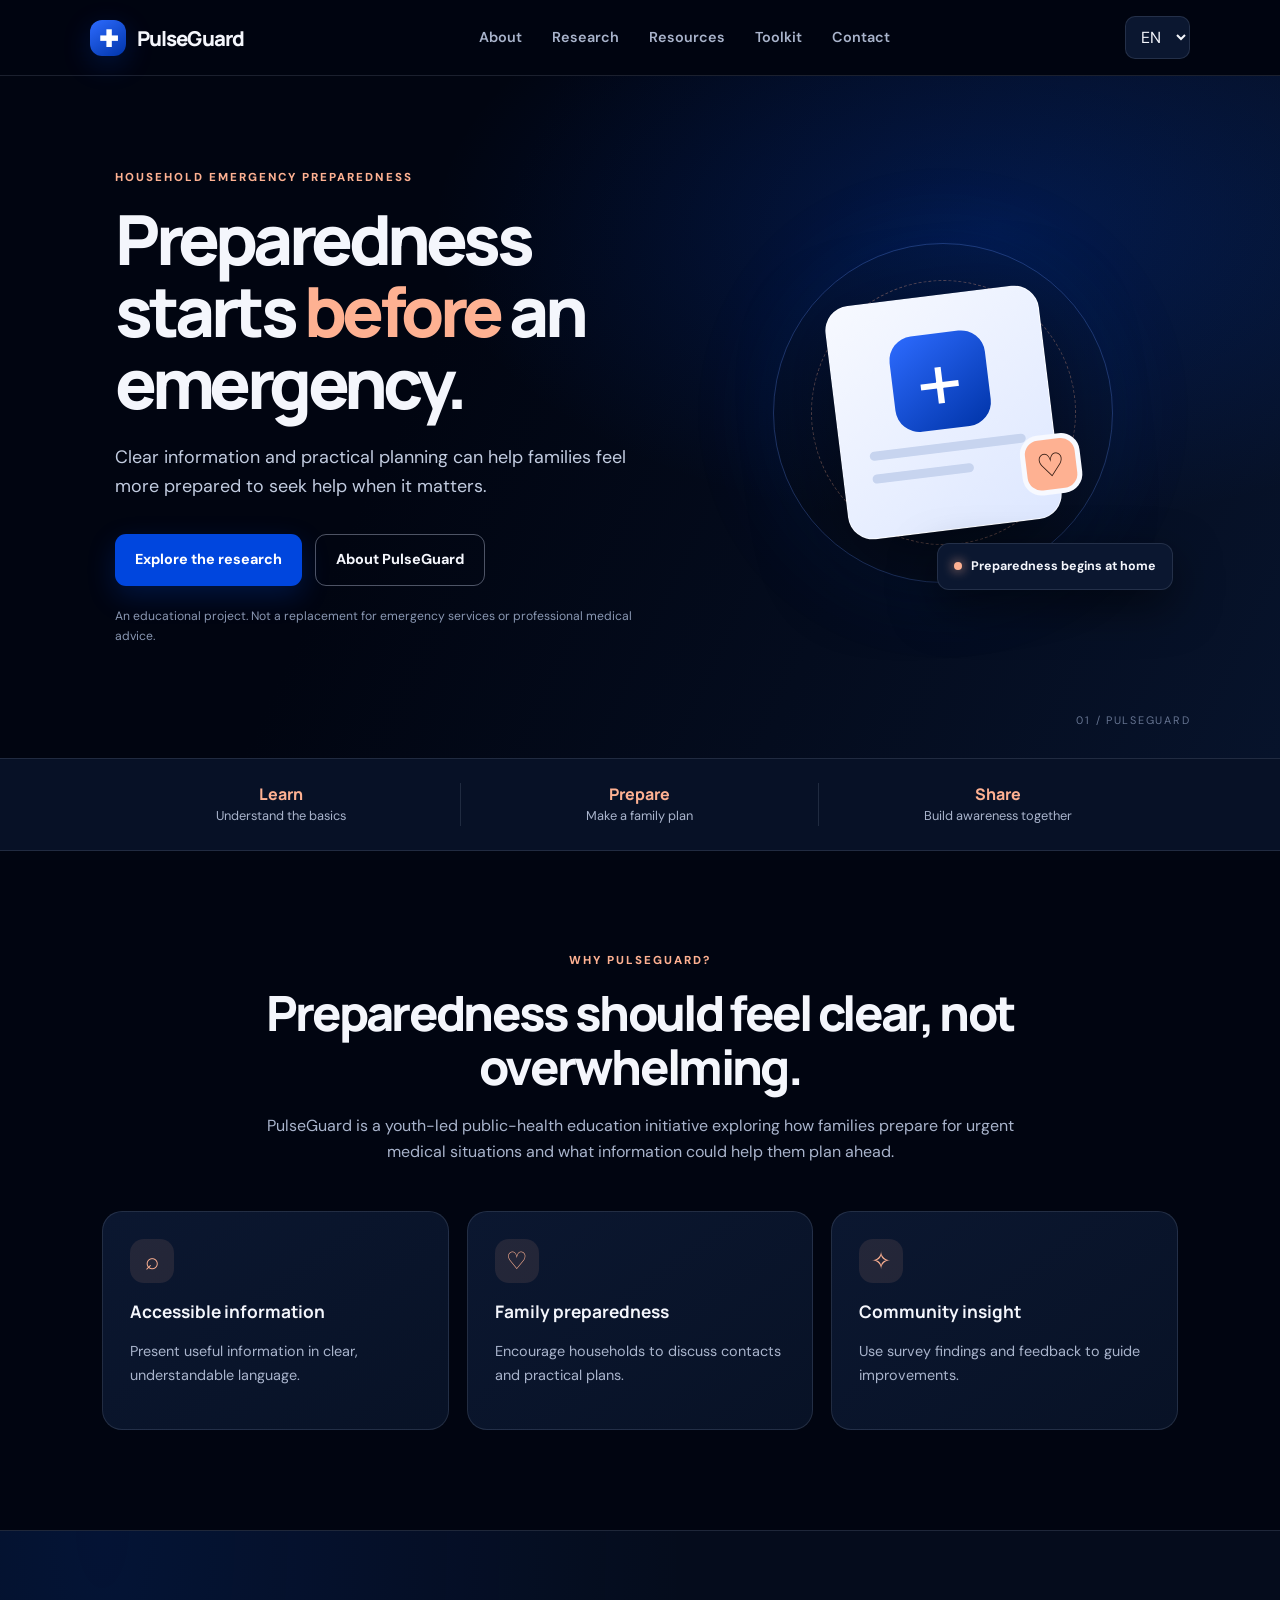
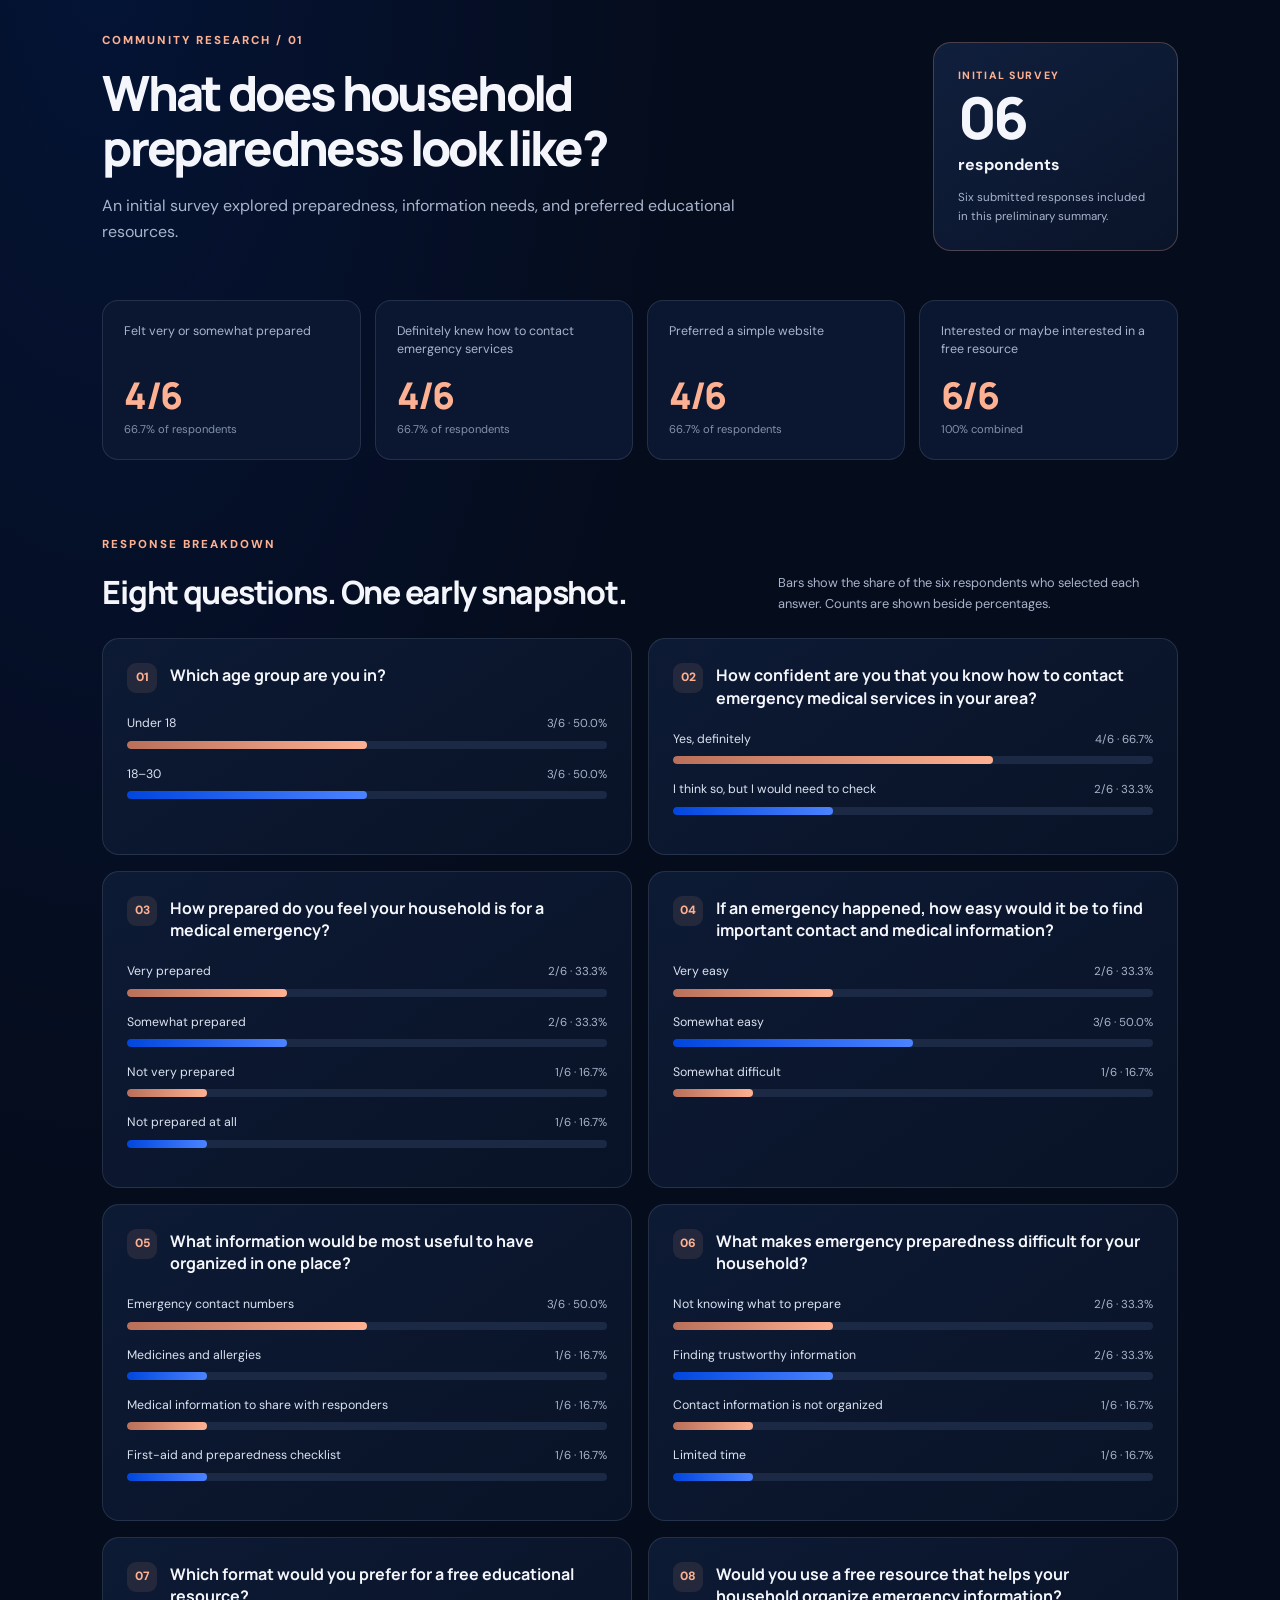
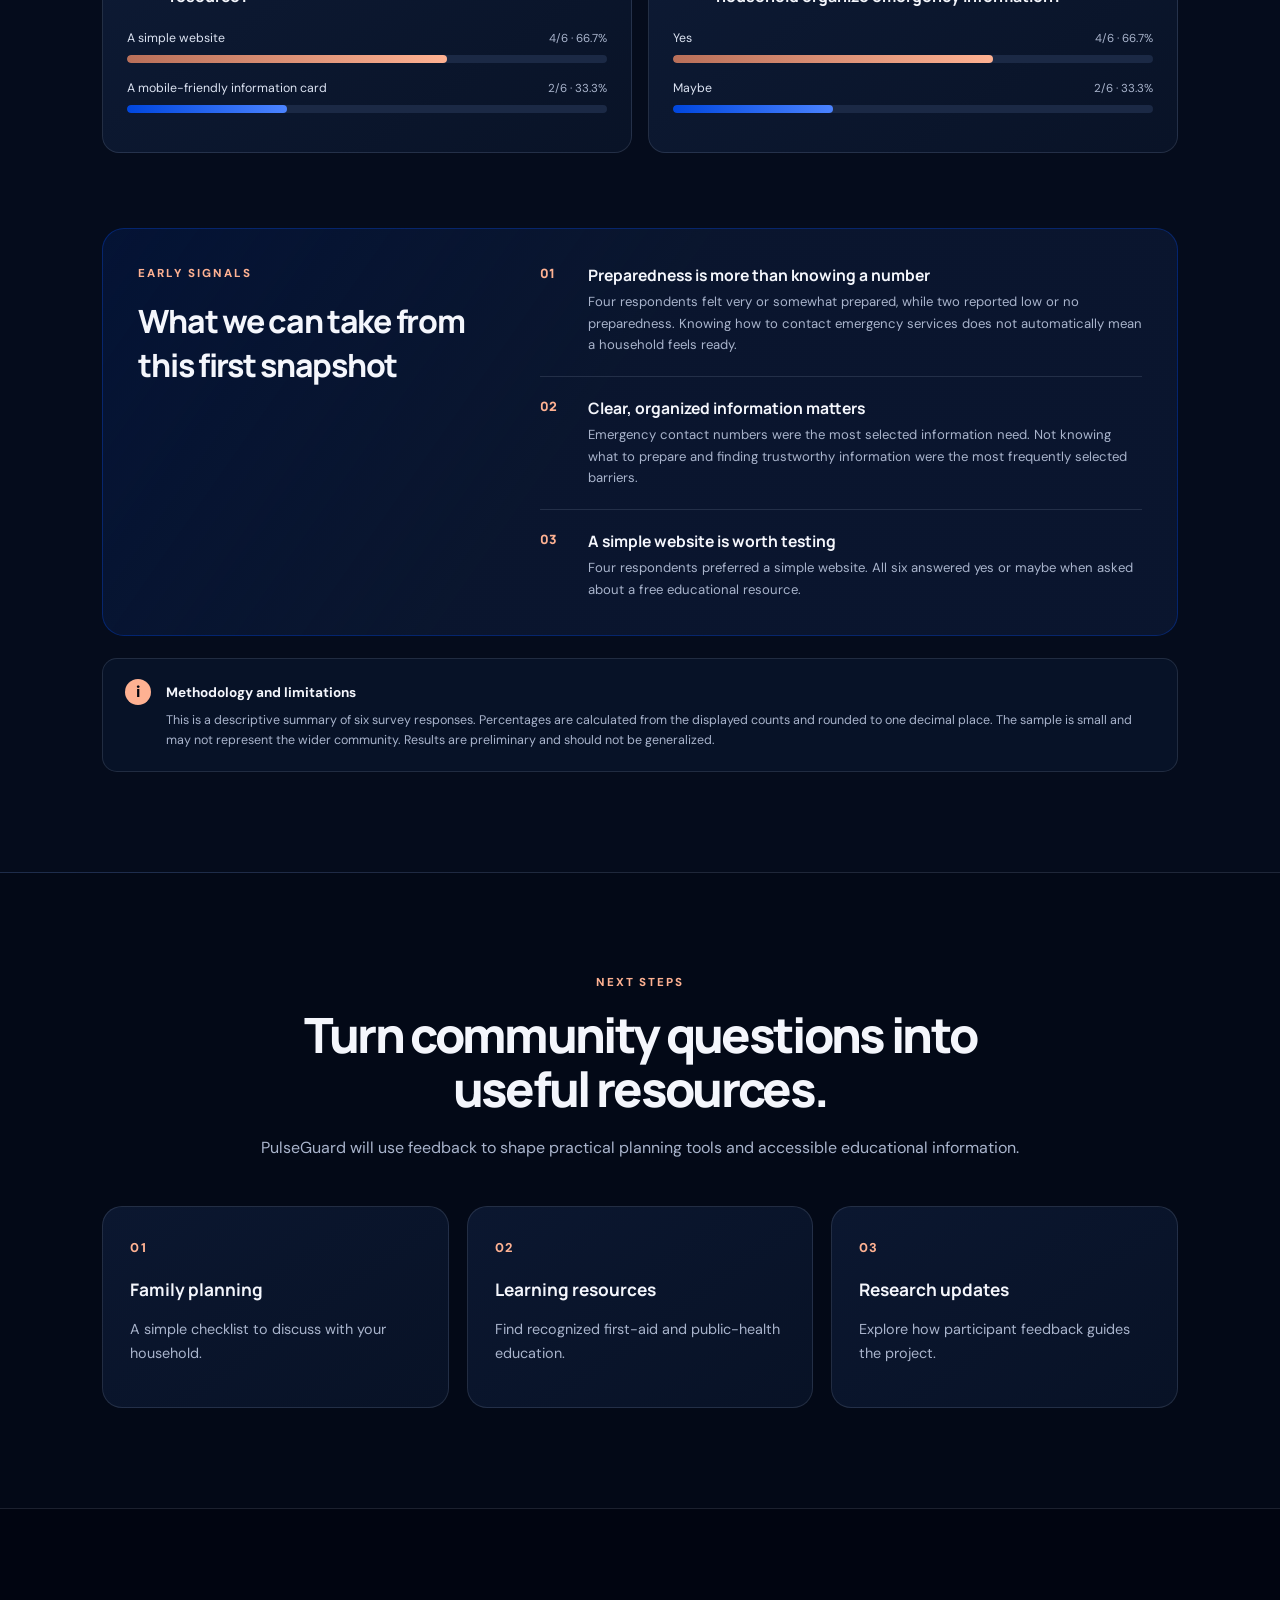
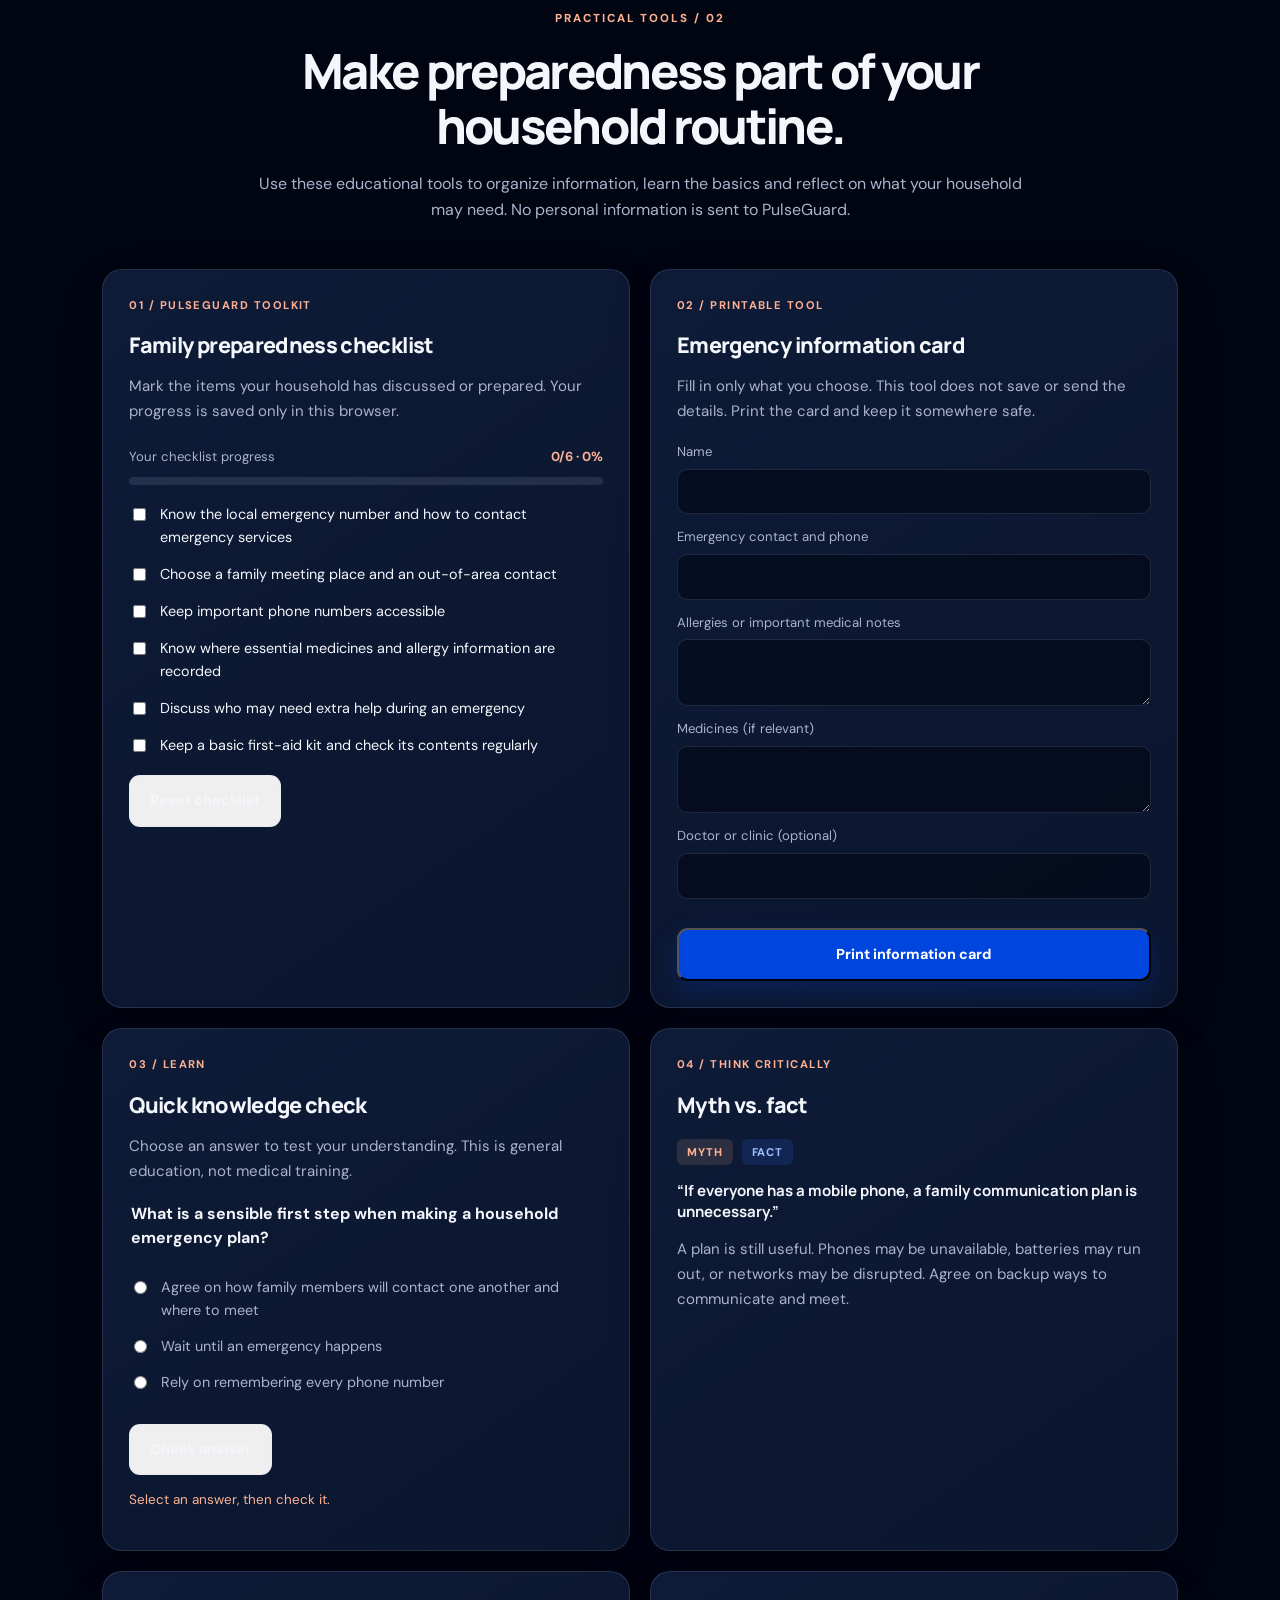
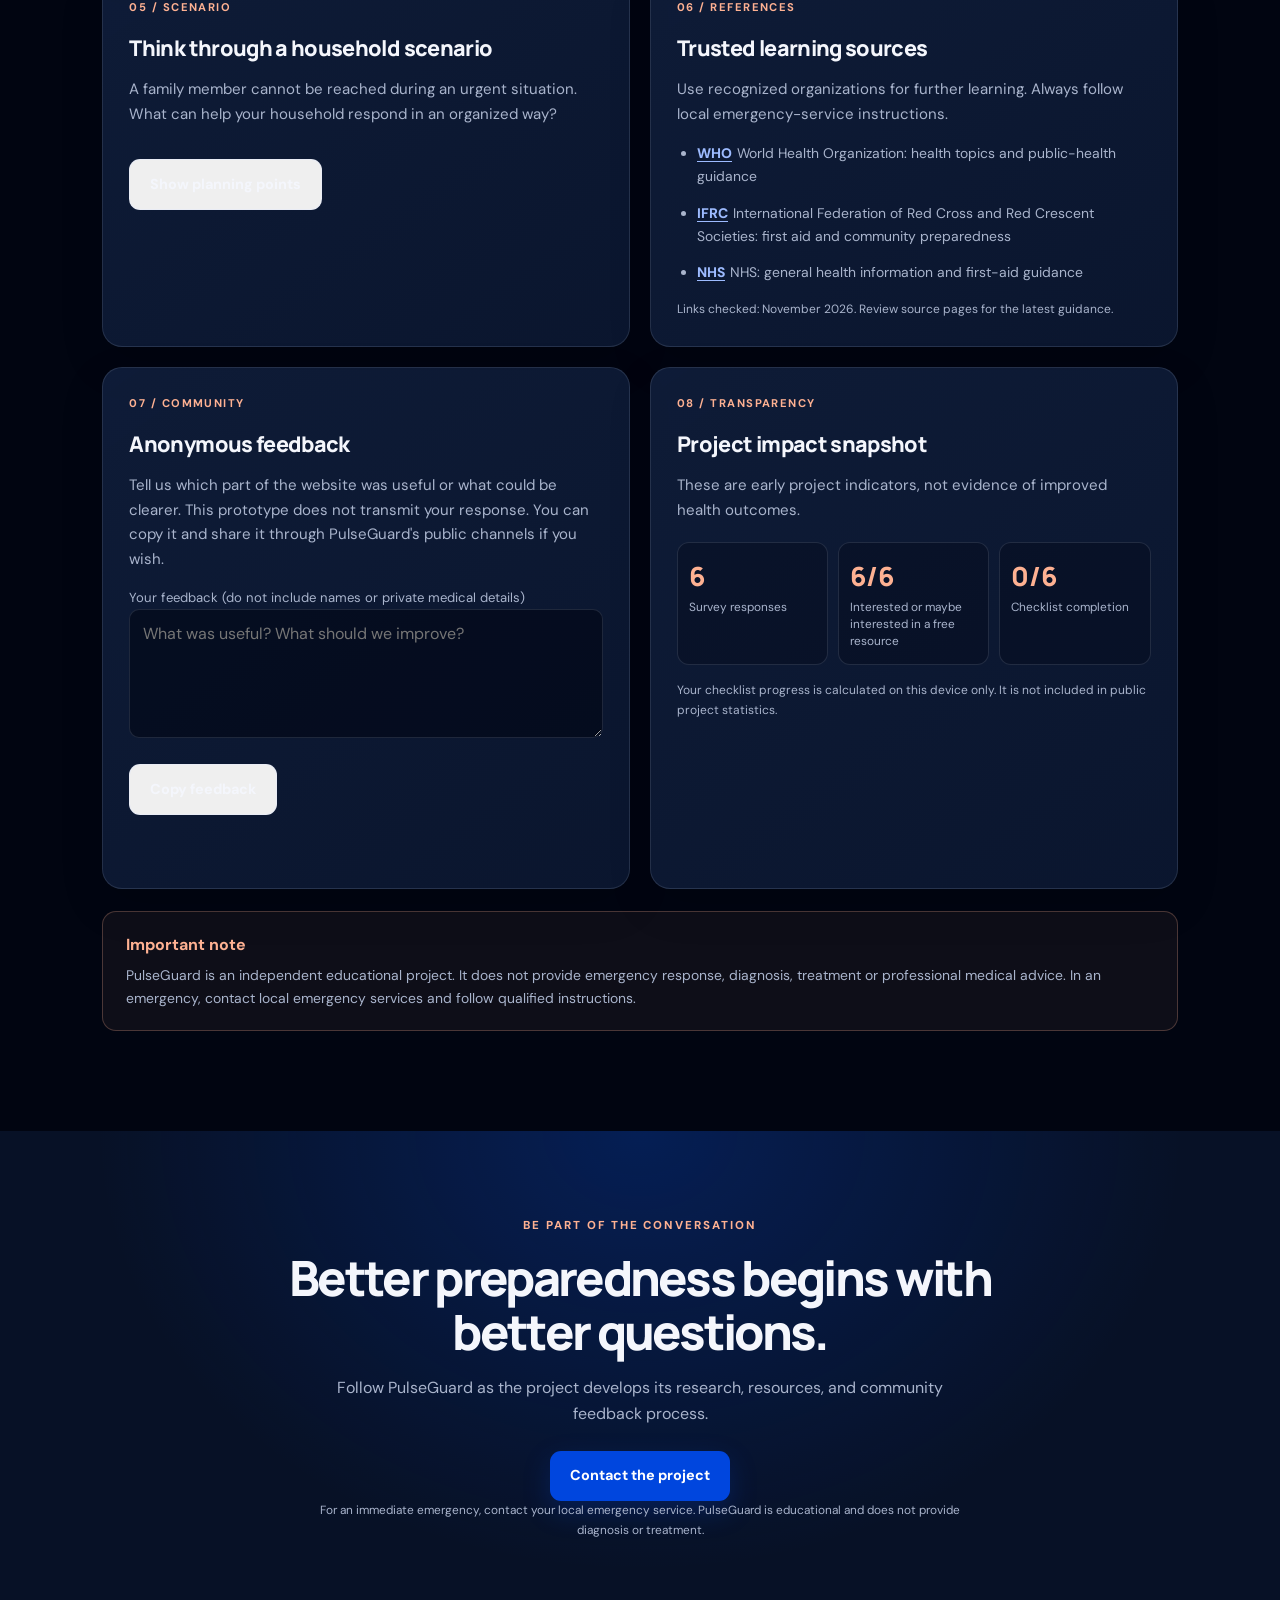
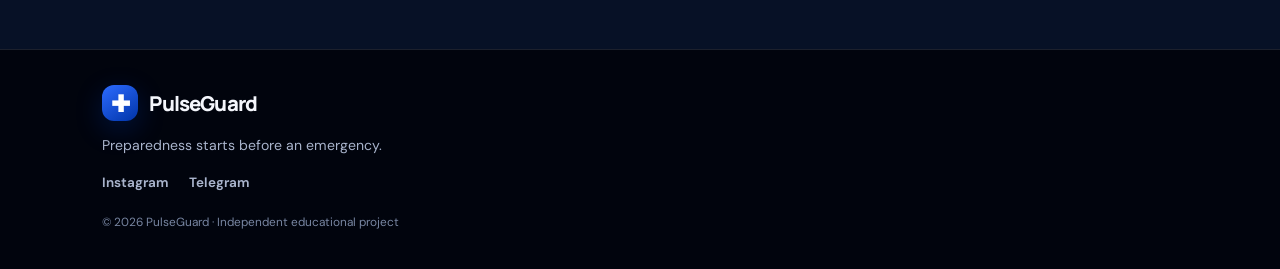
==== commit 7c3b7c00: "Add files via upload" ====
--- a/index.html
+++ b/index.html
@@ -17,7 +17,8 @@
     <nav id="nav">
       <a href="#about" data-i18n="navAbout">About</a>
       <a href="#research" data-i18n="navResearch">Research</a>
-      <a href="#resources" data-i18n="navResources">Resources</a>
+      <a href="#resources" data-i18n="navResources">Resources</a>
+      <a href="#tools">Toolkit</a>
       <a href="#contact" data-i18n="navContact">Contact</a>
     </nav>
     <label class="language-wrap">
@@ -124,7 +125,114 @@
         <article><span>03</span><h3 data-i18n="resourceThreeTitle">Research updates</h3><p data-i18n="resourceThreeText">Explore how participant feedback guides the project.</p></article>
       </div>
     </section>
-          <section class="closing" id="contact">
+      
+    <section class="section phase3-section" id="tools">
+      <div class="section-intro">
+        <p class="eyebrow" data-p3="p3Eyebrow">PRACTICAL TOOLS / 02</p>
+        <h2 data-p3="p3Title">Make preparedness part of your household routine.</h2>
+        <p data-p3="p3Intro">Use these educational tools to organize information, learn the basics and reflect on what your household may need. No personal information is sent to PulseGuard.</p>
+      </div>
+
+      <div class="p3-grid">
+        <article class="p3-card p3-checklist">
+          <p class="eyebrow">01 / PULSEGUARD TOOLKIT</p>
+          <h3 data-p3="checkTitle">Family preparedness checklist</h3>
+          <p data-p3="checkIntro">Mark the items your household has discussed or prepared. Your progress is saved only in this browser.</p>
+          <div class="p3-progress"><div class="p3-progress-top"><span data-p3="progressLabel">Your checklist progress</span><strong id="checkProgress">0/6 · 0%</strong></div><div class="p3-progress-track"><span id="checkProgressBar"></span></div></div>
+          <div class="p3-checks">
+            <label><input type="checkbox" class="prep-check"><span data-p3="check1">Know the local emergency number and how to contact emergency services</span></label>
+            <label><input type="checkbox" class="prep-check"><span data-p3="check2">Choose a family meeting place and an out-of-area contact</span></label>
+            <label><input type="checkbox" class="prep-check"><span data-p3="check3">Keep important phone numbers accessible</span></label>
+            <label><input type="checkbox" class="prep-check"><span data-p3="check4">Know where essential medicines and allergy information are recorded</span></label>
+            <label><input type="checkbox" class="prep-check"><span data-p3="check5">Discuss who may need extra help during an emergency</span></label>
+            <label><input type="checkbox" class="prep-check"><span data-p3="check6">Keep a basic first-aid kit and check its contents regularly</span></label>
+          </div>
+          <button class="button secondary p3-button" id="resetChecklist" type="button" data-p3="reset">Reset checklist</button>
+        </article>
+
+        <article class="p3-card">
+          <p class="eyebrow">02 / PRINTABLE TOOL</p>
+          <h3 data-p3="cardTitle">Emergency information card</h3>
+          <p data-p3="cardIntro">Fill in only what you choose. This tool does not save or send the details. Print the card and keep it somewhere safe.</p>
+          <form id="infoCardForm" class="p3-form">
+            <label><span data-p3="personLabel">Name</span><input id="cardName" type="text" autocomplete="off"></label>
+            <label><span data-p3="contactLabel">Emergency contact and phone</span><input id="cardContact" type="text" autocomplete="off"></label>
+            <label><span data-p3="allergyLabel">Allergies or important medical notes</span><textarea id="cardAllergies" rows="2"></textarea></label>
+            <label><span data-p3="medLabel">Medicines (if relevant)</span><textarea id="cardMeds" rows="2"></textarea></label>
+            <label><span data-p3="doctorLabel">Doctor or clinic (optional)</span><input id="cardDoctor" type="text" autocomplete="off"></label>
+            <button class="button primary p3-button" type="button" id="printCard" data-p3="printCard">Print information card</button>
+          </form>
+          <div id="printableCard" class="printable-card" aria-hidden="true"></div>
+        </article>
+
+        <article class="p3-card">
+          <p class="eyebrow">03 / LEARN</p>
+          <h3 data-p3="quizTitle">Quick knowledge check</h3>
+          <p data-p3="quizIntro">Choose an answer to test your understanding. This is general education, not medical training.</p>
+          <fieldset class="p3-quiz">
+            <legend data-p3="quizQ">What is a sensible first step when making a household emergency plan?</legend>
+            <label><input type="radio" name="p3quiz" value="correct"><span data-p3="quizA">Agree on how family members will contact one another and where to meet</span></label>
+            <label><input type="radio" name="p3quiz" value="wrong"><span data-p3="quizB">Wait until an emergency happens</span></label>
+            <label><input type="radio" name="p3quiz" value="wrong"><span data-p3="quizC">Rely on remembering every phone number</span></label>
+          </fieldset>
+          <button class="button secondary p3-button" id="checkQuiz" type="button" data-p3="checkAnswer">Check answer</button>
+          <p class="p3-feedback" id="quizFeedback" aria-live="polite" data-p3="quizHint">Select an answer, then check it.</p>
+        </article>
+
+        <article class="p3-card p3-myth">
+          <p class="eyebrow">04 / THINK CRITICALLY</p>
+          <h3 data-p3="mythTitle">Myth vs. fact</h3>
+          <div class="myth-labels"><span data-p3="myth">MYTH</span><span data-p3="fact">FACT</span></div>
+          <p class="myth-quote" data-p3="mythText">“If everyone has a mobile phone, a family communication plan is unnecessary.”</p>
+          <p data-p3="factText">A plan is still useful. Phones may be unavailable, batteries may run out, or networks may be disrupted. Agree on backup ways to communicate and meet.</p>
+        </article>
+
+        <article class="p3-card">
+          <p class="eyebrow">05 / SCENARIO</p>
+          <h3 data-p3="scenarioTitle">Think through a household scenario</h3>
+          <p data-p3="scenarioText">A family member cannot be reached during an urgent situation. What can help your household respond in an organized way?</p>
+          <button class="button secondary p3-button" type="button" id="scenarioToggle" aria-expanded="false" data-p3="scenarioReveal">Show planning points</button>
+          <p class="scenario-answer" id="scenarioAnswer" hidden data-p3="scenarioAnswer">A household plan can include an agreed meeting place, an out-of-area contact, accessible emergency numbers and a clear way to share essential information. Follow local emergency-service guidance.</p>
+        </article>
+
+        <article class="p3-card">
+          <p class="eyebrow">06 / REFERENCES</p>
+          <h3 data-p3="sourceTitle">Trusted learning sources</h3>
+          <p data-p3="sourceIntro">Use recognized organizations for further learning. Always follow local emergency-service instructions.</p>
+          <ul class="p3-sources">
+            <li><a href="https://www.who.int/health-topics" target="_blank" rel="noopener noreferrer">WHO</a><span data-p3="source1">World Health Organization: health topics and public-health guidance</span></li>
+            <li><a href="https://www.ifrc.org/our-work/health-and-care/first-aid" target="_blank" rel="noopener noreferrer">IFRC</a><span data-p3="source2">International Federation of Red Cross and Red Crescent Societies: first aid and community preparedness</span></li>
+            <li><a href="https://www.nhs.uk/conditions/first-aid/" target="_blank" rel="noopener noreferrer">NHS</a><span data-p3="source3">NHS: general health information and first-aid guidance</span></li>
+          </ul>
+          <small class="p3-reviewed" data-p3="reviewed">Links checked: November 2026. Review source pages for the latest guidance.</small>
+        </article>
+
+        <article class="p3-card">
+          <p class="eyebrow">07 / COMMUNITY</p>
+          <h3 data-p3="feedbackTitle">Anonymous feedback</h3>
+          <p data-p3="feedbackIntro">Tell us which part of the website was useful or what could be clearer. This prototype does not transmit your response. You can copy it and share it through PulseGuard's public channels if you wish.</p>
+          <label class="p3-feedback-label" for="feedbackText" data-p3="feedbackLabel">Your feedback (do not include names or private medical details)</label>
+          <textarea id="feedbackText" rows="4" data-p3-placeholder="feedbackPlaceholder" placeholder="What was useful? What should we improve?"></textarea>
+          <button class="button secondary p3-button" id="copyFeedback" type="button" data-p3="copyFeedback">Copy feedback</button>
+          <p class="p3-feedback" id="feedbackStatus" aria-live="polite"></p>
+        </article>
+
+        <article class="p3-card p3-impact">
+          <p class="eyebrow">08 / TRANSPARENCY</p>
+          <h3 data-p3="impactTitle">Project impact snapshot</h3>
+          <p data-p3="impactIntro">These are early project indicators, not evidence of improved health outcomes.</p>
+          <div class="p3-impact-grid">
+            <div><strong>6</strong><span data-p3="impactSurvey">Survey responses</span></div>
+            <div><strong>6/6</strong><span data-p3="impactInterest">Interested or maybe interested in a free resource</span></div>
+            <div><strong id="impactChecklist">0/6</strong><span data-p3="impactChecklist">Checklist completion</span></div>
+          </div>
+          <small data-p3="impactLocal">Your checklist progress is calculated on this device only. It is not included in public project statistics.</small>
+        </article>
+      </div>
+      <div class="p3-disclaimer"><strong data-p3="disclaimerTitle">Important note</strong><p data-p3="disclaimerText">PulseGuard is an independent educational project. It does not provide emergency response, diagnosis, treatment or professional medical advice. In an emergency, contact local emergency services and follow qualified instructions.</p></div>
+    </section>
+
+    <section class="closing" id="contact">
       <p class="eyebrow" data-i18n="closingEyebrow">BE PART OF THE CONVERSATION</p>
       <h2 data-i18n="closingTitle">Better preparedness begins with better questions.</h2>
       <p data-i18n="closingText">Follow PulseGuard as the project develops its research, resources, and community feedback process.</p>
--- a/styles.css
+++ b/styles.css
@@ -1,754 +1,240 @@
-/* =====================================
-   1. WEBSITE COLORS AND BASIC SETTINGS
-===================================== */
+@import url('https://fonts.googleapis.com/css2?family=DM+Sans:wght@400;500;600;700&family=Manrope:wght@400;500;600;700;800&display=swap');
 
 :root {
-    --navy: #102A43;
-    --navy-light: #183B56;
-    --teal: #16877F;
-    --teal-dark: #106C67;
-    --mint: #DFF3EF;
-    --paper: #F7FAF9;
-    --white: #FFFFFF;
-    --ink: #183044;
-    --muted: #667B89;
-    --line: #DCE8E5;
-    --coral: #EF765B;
-}
-
-
-/* Apply basic settings to every element */
-
-* {
-    box-sizing: border-box;
-}
-
-html {
-    scroll-behavior: smooth;
-}
-
-body {
-    margin: 0;
-    background: var(--paper);
-    color: var(--ink);
-    font-family: Arial, sans-serif;
-    line-height: 1.6;
-}
-
-a {
-    text-decoration: none;
-    color: inherit;
-}
-
-
-/* =====================================
-   2. HEADER AND NAVIGATION
-===================================== */
-
-.header {
-    height: 76px;
-    background: white;
-    border-bottom: 1px solid var(--line);
-
-    display: flex;
-    align-items: center;
-    justify-content: space-between;
-
-    padding: 0 6vw;
-
-    position: sticky;
-    top: 0;
-    z-index: 10;
-}
-
-
-/* Logo */
-
-.brand {
-    display: flex;
-    align-items: center;
-    gap: 10px;
-
-    color: var(--navy);
-    font-size: 1.3rem;
-    font-weight: 800;
-}
-
-.brand-icon {
-    display: grid;
-    place-items: center;
-
-    width: 35px;
-    height: 35px;
-
-    border-radius: 11px;
-    background: var(--teal);
-    color: white;
-
-    font-size: 1.55rem;
-}
-
-
-/* Navigation links */
-
-.header nav {
-    display: flex;
-    gap: 28px;
-
-    font-size: 0.9rem;
-    font-weight: 650;
-    color: #385267;
-}
-
-.header nav a:hover {
-    color: var(--teal);
-}
-
-
-/* Language selector */
-
-.header select {
-    border: 1px solid var(--line);
-    border-radius: 8px;
-
-    padding: 8px 10px;
-
-    background: white;
-    color: var(--navy);
-
-    font-weight: 750;
-}
-
-
-/* Mobile menu button */
-
-.menu-toggle {
-    display: none;
-}
-
-
-/* =====================================
-   3. HERO SECTION
-===================================== */
-
-.hero {
-    min-height: 590px;
-
-    background: linear-gradient(
-        120deg,
-        var(--navy),
-        var(--navy-light)
-    );
-
-    padding: 76px 8vw;
-
-    display: grid;
-    grid-template-columns: 1.12fr 0.88fr;
-
-    gap: 5vw;
-    align-items: center;
-
-    color: white;
-    overflow: hidden;
-}
-
-
-/* Small uppercase headings */
-
-.eyebrow {
-    color: var(--teal);
-
-    font-size: 0.72rem;
-    font-weight: 800;
-    letter-spacing: 0.15em;
-
-    margin: 0 0 15px;
-}
-
-.hero .eyebrow {
-    color: #83DED1;
-}
-
-
-/* Main headline */
-
-.hero h1 {
-    font-size: clamp(2.7rem, 5.2vw, 4.8rem);
-
-    line-height: 1.04;
-    letter-spacing: -0.055em;
-
-    margin: 0 0 23px;
-}
-
-.hero h1 span {
-    color: #83DED1;
-}
-
-
-.hero-text {
-    font-size: 1.1rem;
-    color: #D9E7EC;
-    max-width: 590px;
-}
-
-
-/* Buttons */
-
-.actions {
-    display: flex;
-    gap: 12px;
-    flex-wrap: wrap;
-
-    margin: 30px 0 20px;
-}
-
-.button {
-    display: inline-flex;
-    align-items: center;
-    justify-content: center;
-
-    padding: 12px 19px;
-
-    border-radius: 9px;
-
-    font-size: 0.9rem;
-    font-weight: 750;
-}
-
-.primary {
-    background: var(--teal);
-    color: white;
-}
-
-.primary:hover {
-    background: var(--teal-dark);
-}
-
-.secondary {
-    border: 1px solid #9BB3C0;
-    color: white;
-}
-
-
-.disclaimer {
-    font-size: 0.76rem;
-    color: #B8CAD3;
-    max-width: 590px;
-}
-
-
-/* =====================================
-   4. HERO ILLUSTRATION
-===================================== */
-
-.hero-visual {
-    height: 360px;
-    position: relative;
-
-    display: grid;
-    place-items: center;
-}
-
-
-/* Decorative circles */
-
-.orbit {
-    position: absolute;
-
-    border: 1px solid #7DD4C755;
-    border-radius: 50%;
-
-    width: 330px;
-    height: 330px;
-}
-
-.orbit-two {
-    width: 260px;
-    height: 260px;
-
-    border-style: dashed;
-}
-
-
-/* Medical card */
-
-.medical-card {
-    width: 210px;
-    height: 230px;
-
-    background: #F7FFFD;
-
-    border-radius: 24px;
-
-    box-shadow: 0 24px 60px #071D2B77;
-
-    transform: rotate(-7deg);
-
-    padding: 28px;
-    position: relative;
-}
-
-
-.medical-cross {
-    height: 95px;
-    width: 95px;
-
-    margin: 10px auto;background: var(--mint);
-
-    border-radius: 22px;
-
-    display: grid;
-    place-items: center;
-
-    color: var(--teal);
-    font-size: 5.5rem;
-    font-weight: 400;
-    line-height: 1;
-}
-
-
-.medical-line {
-    height: 9px;
-
-    background: #D9E8E5;
-
-    border-radius: 20px;
-    margin: 13px 0;
-}
-
-.medical-line.short {
-    width: 65%;
-}
-
-
-.medical-heart {
-    position: absolute;
-
-    right: -25px;
-    bottom: 24px;
-
-    background: var(--coral);
-    color: white;
-
-    width: 58px;
-    height: 58px;
-
-    border: 5px solid white;
-    border-radius: 18px;
-
-    display: grid;
-    place-items: center;
-
-    font-size: 2rem;
-}
-
-
-/* Floating label */
-
-.floating-tag {
-    position: absolute;
-
-    bottom: 15px;
-    right: 0;
-
-    background: white;
-    color: var(--navy);
-
-    padding: 12px 16px;
-
-    border-radius: 10px;
-
-    font-size: 0.78rem;
-    font-weight: 700;
-}
-
-.tag-dot {
-    display: inline-block;
-
-    width: 8px;
-    height: 8px;
-
-    background: var(--teal);
-    border-radius: 50%;
-
-    margin-right: 8px;
-}
-
-
-/* =====================================
-   5. THREE MAIN IDEAS
-===================================== */
-
-.trust-strip {
-    display: grid;
-    grid-template-columns: repeat(3, 1fr);
-
-    padding: 22px 8vw;
-
-    background: white;
-    border-bottom: 1px solid var(--line);
-}
-
-.trust-strip div {
-    display: flex;
-    flex-direction: column;
-
-    text-align: center;
-
-    border-right: 1px solid var(--line);
-}
-
-.trust-strip div:last-child {
-    border: 0;
-}
-
-.trust-strip strong {
-    color: var(--navy);
-}
-
-.trust-strip span {
-    font-size: 0.8rem;
-    color: var(--muted);
-}
-
-
-/* =====================================
-   6. ABOUT SECTION
-===================================== */
-
-.section {
-    padding: 82px 8vw;
-}
-
-.section-intro {
-    text-align: center;
-
-    max-width: 790px;
-
-    margin: 0 auto 38px;
-}
-
-.section-intro h2,
-.research-inner h2,
-.closing h2 {
-    font-size: clamp(2rem, 3.4vw, 3.1rem);
-
-    line-height: 1.13;
-    letter-spacing: -0.04em;
-
-    color: var(--navy);
-
-    margin: 0 0 18px;
-}
-
-.section-intro > p:last-child {
-    color: var(--muted);
-}
-
-
-/* About cards */
-
-.values,
-.resource-grid {
-    display: grid;
-    grid-template-columns: repeat(3, 1fr);
-
-    gap: 18px;
-}
-
-.value-card,
-.resource-grid article {
-    background: white;
-
-    border: 1px solid var(--line);
-    border-radius: 15px;
-
-    padding: 25px;
-}
-
-
-.value-icon {
-    display: grid;
-    place-items: center;
-
-    width: 43px;
-    height: 43px;
-
-    background: var(--mint);
-
-    border-radius: 12px;
-
-    color: var(--teal);
-    font-size: 1.5rem;
-}
-
-.value-card h3,
-.resource-grid h3 {
-    color: var(--navy);
-    font-size: 1.08rem;
-}
-
-.value-card p,
-.resource-grid p {
-    font-size: 0.9rem;
-    color: var(--muted);
-}
-
-
-/* =====================================
-   7. RESEARCH PREVIEW
-===================================== */
-
-.research-preview {
-    background: #EAF3F1;
-    padding: 70px 8vw;
-}
-
-.research-inner {
-    display: grid;
-
-    grid-template-columns: 1fr 260px;
-
-    gap: 50px;
-    align-items: center;
-
-    max-width: 1150px;
-    margin: auto;
-}
-
-.research-inner p:not(.eyebrow) {
-    color: var(--muted);
-    max-width: 680px;
-}
-
-.text-link {
-    color: var(--teal-dark);
-    font-weight: 750;
-}
-
-
-/* Respondent number */
-
-.research-stat {
-    background: var(--navy);
-
-    padding: 25px;
-    border-radius: 17px;
-
-    color: white;
-
-    display: flex;
-    flex-direction: column;
-}
-
-.stat-number {
-    font-size: 3.8rem;
-    line-height: 1;
-
-    color: #83DED1;
-    font-weight: 800;
-}
-
-.stat-label {
-    font-weight: 700;
-    margin: 8px 0;
-}
-
-.research-stat small {
-    font-size: 0.7rem;
-    color: #C3D3DB;
-}
-
-
-/* =====================================
-   8. RESOURCES SECTION
-===================================== */
-
-.resource-section {
-    background: var(--paper);
-}
-
-.resource-grid article > span {
-    font-weight: 800;
-    color: var(--teal);
-}
-
-
-/* =====================================
-   9. CLOSING SECTION
-===================================== */
-
-.closing {
-    text-align: center;
-
-    background: var(--mint);padding: 75px 8vw;
-}
-
-.closing h2 {
-    max-width: 800px;
-    margin: 0 auto 15px;
-}
-
-.closing > p:not(.eyebrow) {
-    max-width: 650px;
-
-    margin: 0 auto 20px;
-
-    color: #536D79;
-}
-
-.closing .dark {
-    margin: 25px auto 0;
-    color: #647C86;
-}
-
-
-/* =====================================
-   10. FOOTER
-===================================== */
-
-footer {
-    background: var(--navy);
-
-    padding: 32px 8vw;
-
-    color: #D2E0E5;
-}
-
-footer .brand {
-    color: white;
-}
-
-footer p {
-    margin: 15px 0 4px;
-    font-size: 0.9rem;
-}
-
-footer small {
-    color: #AFC2CB;
-    font-size: 0.75rem;
-}
-
-
-/* =====================================
-   11. MOBILE RESPONSIVE DESIGN
-===================================== */
-
-.menu-toggle {
-    display: none;
-
-    background: none;
-    border: 0;
-
-    font-size: 1.5rem;
-    color: var(--navy);
-}
-
-
-/* Tablets and phones */
-
-@media (max-width: 800px) {
-
-    .header {
-        height: 68px;
-        padding: 0 5vw;
-    }
-
-    .menu-toggle {
-        display: block;
-        order: 3;
-    }
-
-    .header nav {
-        display: none;
-
-        position: absolute;
-
-        top: 68px;
-        left: 0;
-        right: 0;
-
-        background: white;
-
-        padding: 18px 6vw 22px;
-
-        flex-direction: column;
-        gap: 16px;
-
-        border-bottom: 1px solid var(--line);
-    }
-
-    .header nav.open {
-        display: flex;
-    }
-
-    .hero {
-        grid-template-columns: 1fr;
-        padding: 58px 7vw;
-    }
-
-    .hero-visual {
-        height: 290px;
-    }
-
-    .orbit {
-        width: 270px;
-        height: 270px;
-    }
-
-    .orbit-two {
-        width: 215px;
-        height: 215px;
-    }
-
-    .medical-card {
-        transform: scale(0.85) rotate(-7deg);
-    }
-
-    .floating-tag {
-        right: 2%;
-    }
-
-    .section {
-        padding: 60px 7vw;
-    }
-
-    .values,
-    .resource-grid {
-        grid-template-columns: 1fr;
-    }
-
-    .research-inner {
-        grid-template-columns: 1fr;
-        gap: 25px;
-    }
-
-    .trust-strip {
-        padding: 18px 4vw;
-    }
-
-}
-
-
-/* Small phones */
-
-@media (max-width: 420px) {
-
-    .hero h1 {
-        font-size: 2.65rem;
-    }
-
-    .trust-strip {
-        gap: 8px;
-    }
-
-    .trust-strip strong {
-        font-size: 0.9rem;
-    }
-
-    .trust-strip span {
-        font-size: 0.65rem;
-    }
-
-}
+  --midnight: #010511;
+  --azure: #0046DE;
+  --azure-bright: #2D6BFF;
+  --coral: #FEB192;
+  --surface: #0B1730;
+  --surface-2: #101F3D;
+  --text: #F4F6FC;
+  --muted: #A9B4CC;
+  --line: rgba(169,180,204,.16);
+  --glow: rgba(0,70,222,.24);
+  --radius: 20px;
+  --content: 1160px;
+}
+
+* { box-sizing: border-box; }
+html { scroll-behavior: smooth; scroll-padding-top: 90px; }
+body { margin: 0; background: var(--midnight); color: var(--text); font-family: 'DM Sans', Arial, sans-serif; line-height: 1.65; }
+a { color: inherit; text-decoration: none; }
+button, select { font: inherit; }
+
+.sr-only { position:absolute; width:1px; height:1px; padding:0; margin:-1px; overflow:hidden; clip:rect(0,0,0,0); white-space:nowrap; border:0; }
+
+.header { min-height: 76px; padding: 0 7vw; display:flex; align-items:center; justify-content:space-between; gap:28px; position:sticky; top:0; z-index:20; background:rgba(1,5,17,.88); backdrop-filter:blur(18px); border-bottom:1px solid var(--line); }
+
+.brand { display:flex; align-items:center; gap:11px; font:800 1.28rem 'Manrope',sans-serif; letter-spacing:-.04em; white-space:nowrap; }
+.brand-icon { display:grid; place-items:center; width:36px; height:36px; border-radius:12px; color:white; background:linear-gradient(145deg,var(--azure-bright),#0034A8); box-shadow:0 8px 28px var(--glow); font-size:1.45rem; }
+
+.header nav { display:flex; gap:30px; color:var(--muted); font-size:.9rem; font-weight:600; }
+.header nav a:hover, .social-links a:hover { color:var(--coral); }
+
+.language-wrap select { color:var(--text); background:var(--surface); border:1px solid var(--line); border-radius:10px; padding:9px 11px; outline:none; }
+.language-wrap option { background:var(--surface); }
+
+.menu-toggle { display:none; color:var(--text); background:transparent; border:0; font-size:1.5rem; cursor:pointer; }
+
+.hero { min-height:650px; padding:92px 9vw 100px; display:grid; grid-template-columns:1.1fr .9fr; align-items:center; gap:5vw; position:relative; overflow:hidden; background:radial-gradient(ellipse at 78% 22%,rgba(0,70,222,.24),transparent 40%),linear-gradient(115deg,#010511 35%,#07132B 100%); }
+
+.hero-content { max-width:690px; position:relative; z-index:2; }
+.eyebrow { margin:0 0 16px; color:var(--coral); font-size:.72rem; font-weight:800; letter-spacing:.17em; text-transform:uppercase; }
+
+.hero h1 { margin:0 0 24px; max-width:760px; font:800 clamp(2.8rem,5.4vw,5.2rem)/1.04 'Manrope',sans-serif; letter-spacing:-.065em; }
+.hero h1 span { color:var(--coral); }
+.hero-text { max-width:590px; color:#C2CCE0; font-size:1.12rem; }
+
+.actions { display:flex; flex-wrap:wrap; gap:13px; margin:32px 0 20px; }
+.button { display:inline-flex; justify-content:center; align-items:center; padding:13px 20px; border-radius:11px; font-size:.9rem; font-weight:750; transition:transform .2s ease,background .2s ease; }
+.button:hover { transform:translateY(-2px); }
+.primary { background:var(--azure); color:white; box-shadow:0 10px 28px rgba(0,70,222,.24); }
+.primary:hover { background:#155BFA; }
+.secondary { border:1px solid rgba(220,229,255,.35); color:var(--text); }
+.disclaimer { max-width:570px; color:#8997B2; font-size:.76rem; }
+
+.hero-visual { min-height:390px; display:grid; place-items:center; position:relative; }
+.orbit { position:absolute; width:340px; height:340px; border:1px solid rgba(93,143,255,.3); border-radius:50%; }
+.orbit-one { box-shadow:0 0 90px rgba(0,70,222,.12); }
+.orbit-two { width:265px; height:265px; border-style:dashed; border-color:rgba(254,177,146,.35); }
+
+.medical-card { width:215px; height:235px; padding:28px; border:1px solid rgba(255,255,255,.65); border-radius:25px; background:linear-gradient(145deg,#F7F9FF,#DDE7FF); box-shadow:0 28px 90px rgba(0,0,0,.45); transform:rotate(-7deg); position:relative; }
+.medical-cross { display:grid; place-items:center; width:96px; height:96px; margin:9px auto; border-radius:24px; color:white; background:linear-gradient(145deg,var(--azure-bright),#0034A8); font-size:5.2rem; line-height:1; }
+.medical-line { height:9px; margin:14px 0; border-radius:20px; background:#C7D4EF; }
+.medical-line.short { width:65%; }
+.medical-heart { position:absolute; right:-24px; bottom:22px; display:grid; place-items:center; width:60px; height:60px; border:5px solid #F7F9FF; border-radius:19px; background:var(--coral); color:#29150E; font-size:2rem; }
+
+.floating-tag { position:absolute; right:-8px; bottom:18px; padding:12px 16px; border:1px solid var(--line); border-radius:12px; background:var(--surface); color:var(--text); font-size:.78rem; font-weight:700; box-shadow:0 16px 45px #0008; }
+.tag-dot { display:inline-block; width:8px; height:8px; margin-right:9px; border-radius:50%; background:var(--coral); box-shadow:0 0 12px var(--coral); }
+.hero-index { position:absolute; right:7vw; bottom:28px; color:#667491; font-size:.68rem; letter-spacing:.16em; }
+
+.trust-strip { display:grid; grid-template-columns:repeat(3,1fr); padding:24px 8vw; background:#071126; border-top:1px solid var(--line); border-bottom:1px solid var(--line); }
+.trust-strip div { display:flex; flex-direction:column; align-items:center; text-align:center; border-right:1px solid var(--line); }
+.trust-strip div:last-child { border:0; }
+.trust-strip strong { color:var(--coral); font:750 1rem 'Manrope',sans-serif; }
+.trust-strip span { color:var(--muted); font-size:.8rem; }
+
+.section { padding:100px 8vw; }
+.section-intro { max-width:790px; margin:0 auto 45px; text-align:center; }
+.section-intro h2, .research-heading-row h2, .closing h2 { margin:0 0 18px; color:var(--text); font:800 clamp(2rem,3.8vw,3.5rem)/1.12 'Manrope',sans-serif; letter-spacing:-.055em; }
+.section-intro > p:last-child { color:var(--muted); }
+
+.values, .resource-grid { display:grid; grid-template-columns:repeat(3,1fr); gap:18px; max-width:var(--content); margin:auto; }
+.value-card, .resource-grid article { padding:27px; border:1px solid var(--line); border-radius:var(--radius); background:linear-gradient(145deg,var(--surface),#081226); }
+.value-icon { display:grid; place-items:center; width:44px; height:44px; border-radius:14px; color:var(--coral); background:rgba(254,177,146,.1); font-size:1.5rem; }
+.value-card h3, .resource-grid h3 { color:var(--text); font:700 1.08rem 'Manrope',sans-serif; }
+.value-card p, .resource-grid p { color:var(--muted); font-size:.9rem; }
+
+.research-section { padding:100px 8vw; background:radial-gradient(ellipse at 8% 0%,rgba(0,70,222,.13),transparent 35%),#050C1C; border-top:1px solid var(--line); border-bottom:1px solid var(--line); }
+
+.research-heading-row { display:grid; grid-template-columns:1fr 245px; gap:45px; align-items:center; max-width:var(--content); margin:0 auto 38px; }
+.research-heading-row h2 { max-width:760px; }
+.research-lead { max-width:700px; color:var(--muted); }
+.sample-card { padding:24px; border:1px solid rgba(254,177,146,.25); border-radius:18px; background:linear-gradient(145deg,#101F3D,#0A1429); display:flex; flex-direction:column; }
+.sample-kicker { color:var(--coral); font-size:.66rem; font-weight:800; letter-spacing:.15em; }
+.sample-number { margin:5px 0; color:var(--text); font:800 3.6rem/1 'Manrope',sans-serif; letter-spacing:-.06em; }
+.sample-card > span:nth-of-type(2) { font-weight:700; }
+.sample-card small { margin-top:10px; color:var(--muted); font-size:.72rem; }
+.metric-grid { display:grid; grid-template-columns:repeat(4,1fr); gap:14px; max-width:var(--content); margin:0 auto 75px; }
+.metric-card { min-height:150px; padding:21px; border:1px solid var(--line); border-radius:16px; background:var(--surface); display:flex; flex-direction:column; justify-content:space-between; }
+.metric-label { min-height:48px; color:var(--muted); font-size:.78rem; line-height:1.45; }
+.metric-card strong { color:var(--coral); font:800 2.3rem 'Manrope',sans-serif; letter-spacing:-.05em; }
+.metric-foot { color:#8290AC; font-size:.7rem; }
+
+.chart-intro { max-width:var(--content); margin:0 auto 24px; display:flex; justify-content:space-between; align-items:end; gap:25px; }
+.chart-intro h3, .insight-title h3 { margin:0; font:750 clamp(1.5rem,2.5vw,2.1rem) 'Manrope',sans-serif; letter-spacing:-.04em; }
+.chart-intro > p { max-width:400px; margin:0; color:var(--muted); font-size:.8rem; }
+
+.chart-grid { display:grid; grid-template-columns:repeat(2,minmax(0,1fr)); gap:16px; max-width:var(--content); margin:auto; }
+.chart-card { padding:24px; border:1px solid var(--line); border-radius:17px; background:linear-gradient(145deg,#0D1A34,#091327); min-width:0; }
+.chart-topline { display:flex; align-items:flex-start; gap:13px; margin-bottom:20px; }
+.chart-number { flex:0 0 30px; display:grid; place-items:center; width:30px; height:30px; border-radius:9px; color:var(--coral); background:rgba(254,177,146,.1); font-size:.75rem; font-weight:800; }
+.chart-card h4 { margin:1px 0 0; font:700 1rem/1.4 'Manrope',sans-serif; }
+
+.chart-row { margin:15px 0; }
+.chart-label-line { display:flex; justify-content:space-between; align-items:baseline; gap:12px; margin-bottom:7px; font-size:.77rem; }
+.chart-label { color:#DCE3F2; }
+.chart-value { flex:0 0 auto; color:var(--muted); font-variant-numeric:tabular-nums; font-size:.72rem; }
+.bar-track { height:8px; overflow:hidden; border-radius:20px; background:#1B2945; }
+.bar-fill { height:100%; width:0; border-radius:20px; background:linear-gradient(90deg,var(--azure),#4B83FF); transition:width .7s ease; }
+.chart-row:nth-of-type(even) .bar-fill { background:linear-gradient(90deg,#B96F59,var(--coral)); }
+
+.insight-panel { display:grid; grid-template-columns:.75fr 1.25fr; gap:40px; max-width:var(--content); margin:75px auto 0; padding:35px; border:1px solid rgba(0,70,222,.35); border-radius:22px; background:linear-gradient(125deg,rgba(0,70,222,.13),rgba(11,23,48,.92) 45%); }
+
+.insight-list article { display:grid; grid-template-columns:35px 1fr; gap:13px; padding:0 0 20px; margin:0 0 20px; border-bottom:1px solid var(--line); }
+.insight-list article:last-child { padding:0; margin:0; border:0; }
+.insight-list article > span { color:var(--coral); font:800 .8rem 'Manrope',sans-serif; }
+.insight-list h4 { margin:0 0 5px; font:700 .98rem 'Manrope',sans-serif; }
+.insight-list p { margin:0; color:var(--muted); font-size:.82rem; }
+
+.method-note { display:flex; gap:15px; max-width:var(--content); margin:22px auto 0; padding:20px 22px; border:1px solid var(--line); border-radius:15px; background:rgba(11,23,48,.62); }
+.method-icon { flex:0 0 26px; display:grid; place-items:center; width:26px; height:26px; border-radius:50%; color:var(--midnight); background:var(--coral); font-weight:800; }
+.method-note strong { font-size:.85rem; }
+.method-note p { margin:4px 0 0; color:var(--muted); font-size:.78rem; }
+
+.resource-section { background:#030917; }
+.resource-grid article > span { color:var(--coral); font-weight:800; font-size:.8rem; letter-spacing:.1em; }
+
+.closing { padding:85px 8vw; text-align:center; background:radial-gradient(ellipse at 50% 0%,rgba(0,70,222,.25),transparent 60%),#071126; }
+.closing h2 { max-width:800px; margin:0 auto 15px; }
+.closing > p:not(.eyebrow) { max-width:650px; margin:0 auto 24px; color:var(--muted); }
+.closing .dark { margin:25px auto 0; color:#8794AE; font-size:.74rem; }
+
+footer { padding:35px 8vw; background:#01040D; color:#A9B4CC; border-top:1px solid var(--line); }
+footer .brand { color:var(--text); }
+footer p { margin:13px 0; font-size:.88rem; }
+footer small { color:#7886A2; font-size:.74rem; }
+.social-links { display:flex; gap:20px; margin:14px 0; font-size:.84rem; font-weight:650; }
+
+@media (max-width:900px) {
+  .header { padding:0 5vw; }
+  .hero { padding:75px 7vw 90px; }
+  .section, .research-section { padding:75px 6vw; }
+  .metric-grid { grid-template-columns:repeat(2,1fr); }
+  .insight-panel { grid-template-columns:1fr; gap:20px; }
+}
+
+@media (max-width:760px) {
+  .header { min-height:68px; }
+  .menu-toggle { display:block; order:3; }
+  .header nav { display:none; position:absolute; top:68px; left:0; right:0; padding:20px 7vw; flex-direction:column; gap:16px; background:#071126; border-bottom:1px solid var(--line); }
+  .header nav.open { display:flex; }
+  .hero { grid-template-columns:1fr; padding:60px 7vw 78px; }
+  .hero-visual { min-height:320px; }
+  .orbit { width:285px; height:285px; }
+  .orbit-two { width:225px; height:225px; }
+  .floating-tag { right:0; bottom:0; }
+  .trust-strip { padding:20px 3vw; }
+  .trust-strip span { font-size:.68rem; }
+  .values, .resource-grid { grid-template-columns:1fr; }
+  .research-heading-row { grid-template-columns:1fr; gap:20px; }
+  .sample-card { max-width:100%; }
+  .chart-intro { display:block; }
+  .chart-intro > p { margin-top:12px; }
+  .chart-grid { grid-template-columns:1fr; }
+}
+
+@media (max-width:420px) {
+  .hero h1 { font-size:2.65rem; }
+  .metric-grid { gap:9px; }
+  .metric-card { padding:15px; min-height:145px; }
+  .metric-card strong { font-size:1.9rem; }
+  .metric-label { font-size:.72rem; }
+  .chart-card { padding:19px; }
+  .chart-label-line { font-size:.72rem; }
+  .insight-panel { padding:23px; }
+}
+
+@media (prefers-reduced-motion:reduce) {
+  *, *::before, *::after { scroll-behavior:auto !important; transition:none !important; animation:none !important; }
+} 
+
+
+/* Phase 3 additions: use the existing PulseGuard palette and visual language. */
+.phase3-section { border-top: 1px solid var(--line); }
+.p3-grid { display:grid; grid-template-columns:repeat(2,minmax(0,1fr)); gap:20px; margin-top:38px; }
+.p3-card { min-width:0; padding:26px; border:1px solid var(--line); border-radius:var(--radius); background:linear-gradient(145deg,rgba(16,31,61,.88),rgba(11,23,48,.94)); box-shadow:0 16px 45px rgba(0,0,0,.12); }
+.p3-card h3 { margin:7px 0 9px; font:800 1.35rem 'Manrope',sans-serif; letter-spacing:-.03em; }
+.p3-card > p:not(.eyebrow) { color:var(--muted); font-size:.94rem; }
+.p3-card .eyebrow { color:var(--coral); font-size:.7rem; letter-spacing:.13em; font-weight:700; }
+.p3-progress { margin:22px 0 18px; }
+.p3-progress-top { display:flex; justify-content:space-between; gap:12px; font-size:.82rem; color:var(--muted); }
+.p3-progress-top strong { color:var(--coral); white-space:nowrap; }
+.p3-progress-track { height:8px; margin-top:9px; border-radius:99px; overflow:hidden; background:rgba(169,180,204,.15); }
+.p3-progress-track span { display:block; width:0; height:100%; border-radius:inherit; background:linear-gradient(90deg,var(--azure),var(--coral)); transition:width .25s ease; }
+.p3-checks { display:grid; gap:13px; }
+.p3-checks label,.p3-quiz label { display:flex; align-items:flex-start; gap:11px; color:var(--text); font-size:.9rem; cursor:pointer; }
+.p3-checks input,.p3-quiz input { margin-top:5px; accent-color:var(--azure-bright); flex:0 0 auto; }
+.p3-button { margin-top:17px; cursor:pointer; }
+.p3-form { display:grid; gap:12px; margin-top:17px; }
+.p3-form label,.p3-feedback-label { display:grid; gap:6px; color:var(--muted); font-size:.82rem; }
+.p3-form input,.p3-form textarea,.p3-card > textarea { width:100%; padding:11px 13px; border:1px solid var(--line); border-radius:10px; color:var(--text); background:rgba(1,5,17,.55); font:inherit; resize:vertical; }
+.p3-form input:focus,.p3-form textarea:focus,.p3-card > textarea:focus { outline:2px solid var(--azure-bright); outline-offset:2px; }
+.p3-quiz { border:0; padding:0; margin:18px 0 0; }
+.p3-quiz legend { margin-bottom:14px; font-weight:700; line-height:1.5; }
+.p3-quiz label { margin:12px 0; color:var(--muted); }
+.p3-feedback { min-height:1.5em; color:var(--coral)!important; font-size:.84rem!important; }
+.myth-labels { display:flex; gap:9px; margin:20px 0 10px; }
+.myth-labels span { padding:4px 10px; border-radius:6px; background:rgba(254,177,146,.13); color:var(--coral); font-size:.7rem; font-weight:800; letter-spacing:.08em; }
+.myth-labels span+span { color:#9DBBFF; background:rgba(45,107,255,.15); }
+.myth-quote { color:var(--text)!important; font:700 1.1rem 'Manrope',sans-serif; }
+.scenario-answer { margin-top:16px; padding:14px; border-left:3px solid var(--coral); border-radius:0 10px 10px 0; background:rgba(254,177,146,.07); }
+.p3-sources { display:grid; gap:14px; padding-left:20px; color:var(--muted); font-size:.87rem; }
+.p3-sources a { color:#9DBBFF; font-weight:800; margin-right:5px; text-decoration:underline; text-underline-offset:3px; }
+.p3-reviewed,.p3-impact small { display:block; margin-top:16px; color:var(--muted); font-size:.75rem; }
+.p3-impact-grid { display:grid; grid-template-columns:repeat(3,minmax(0,1fr)); gap:10px; margin-top:20px; }
+.p3-impact-grid div { padding:15px 11px; border:1px solid var(--line); border-radius:12px; background:rgba(1,5,17,.3); }
+.p3-impact-grid strong { display:block; color:var(--coral); font:800 1.65rem 'Manrope',sans-serif; }
+.p3-impact-grid span { display:block; margin-top:5px; color:var(--muted); font-size:.74rem; line-height:1.4; }
+.p3-disclaimer { margin-top:22px; padding:20px 23px; border:1px solid rgba(254,177,146,.25); border-radius:14px; background:rgba(254,177,146,.055); }
+.p3-disclaimer strong { color:var(--coral); }
+.p3-disclaimer p { margin:5px 0 0; color:var(--muted); font-size:.87rem; }
+@media(max-width:760px) { .p3-grid { grid-template-columns:1fr; } .p3-card { padding:22px; } }
+@media print {
+  body * { visibility:hidden!important; }
+  #printableCard,#printableCard * { visibility:visible!important; }
+  #printableCard { display:block!important; position:absolute; left:0; top:0; width:100%; padding:28px; color:#111!important; background:#fff!important; font:14px Arial,sans-serif; }
+  #printableCard h2 { color:#111!important; border-bottom:2px solid #0046DE; padding-bottom:10px; }
+  #printableCard p { margin:16px 0; color:#111!important; }
+  #printableCard small { color:#444!important; }
+}
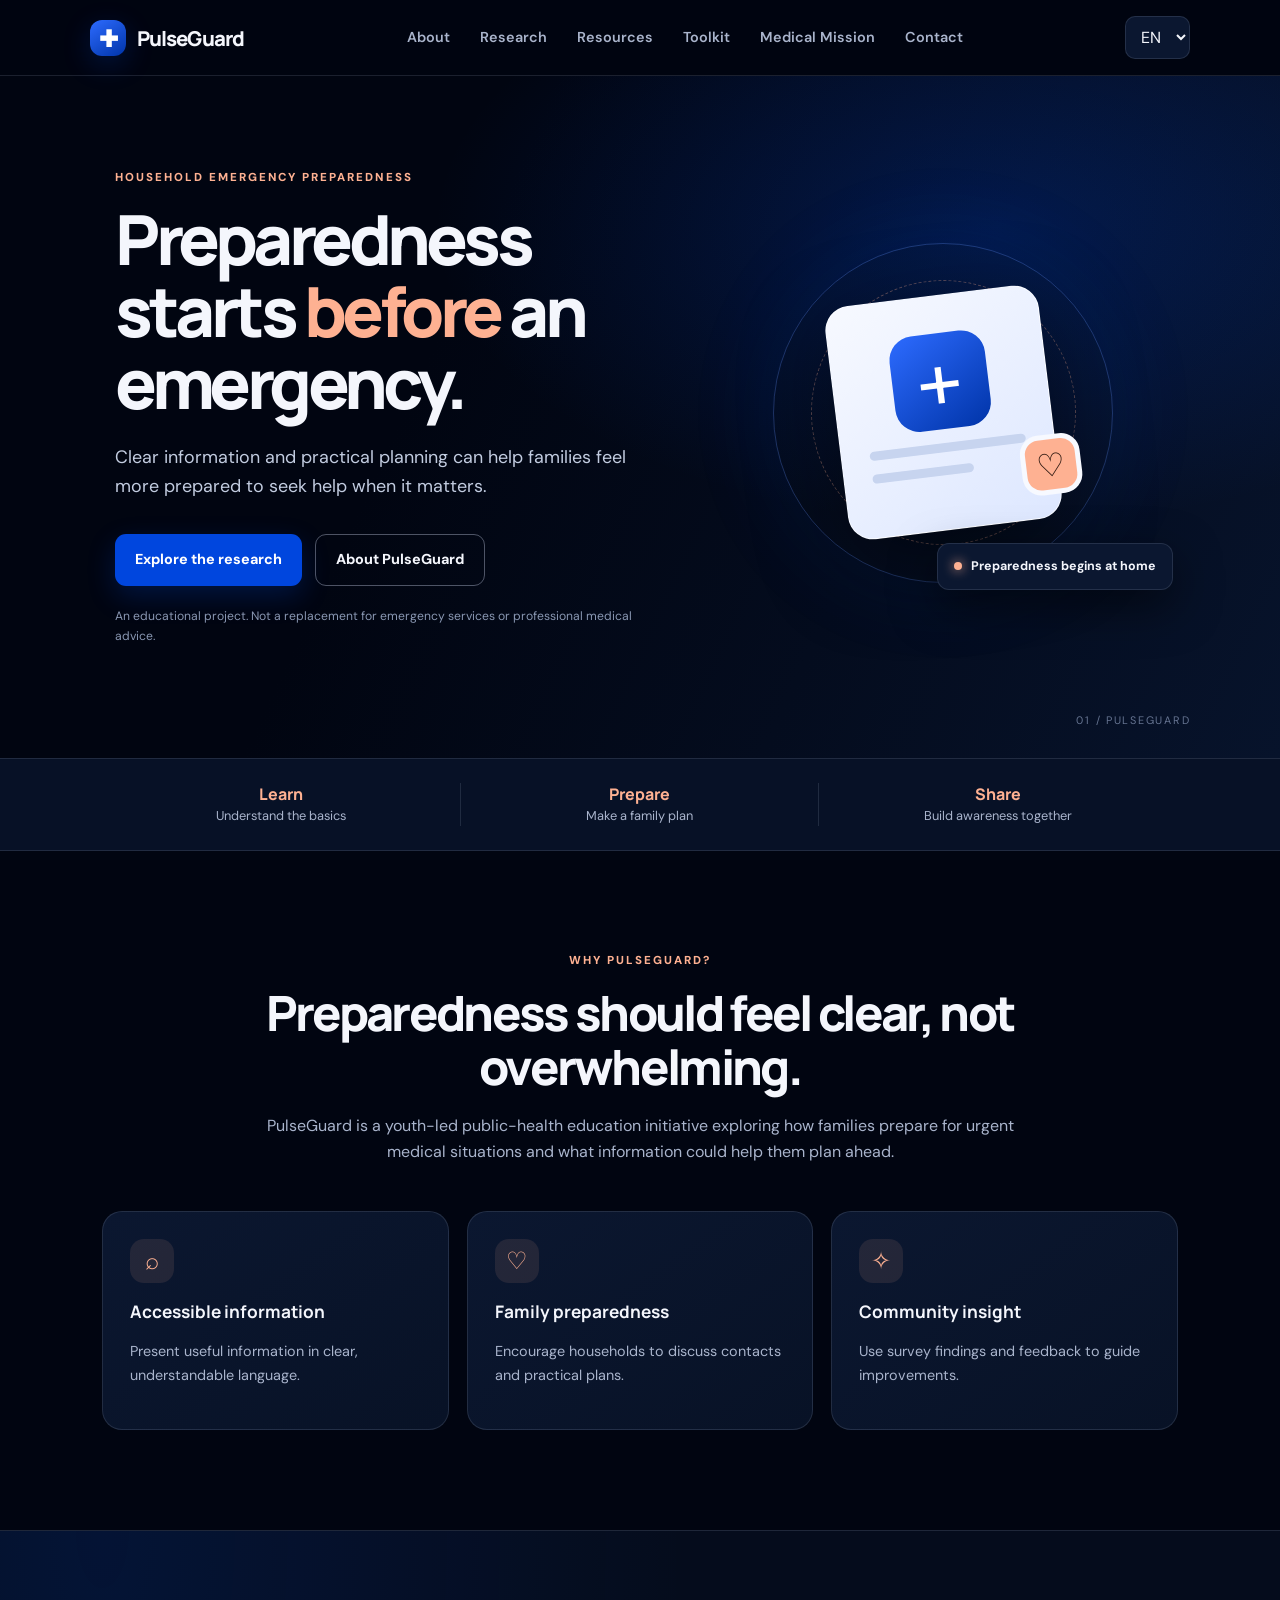
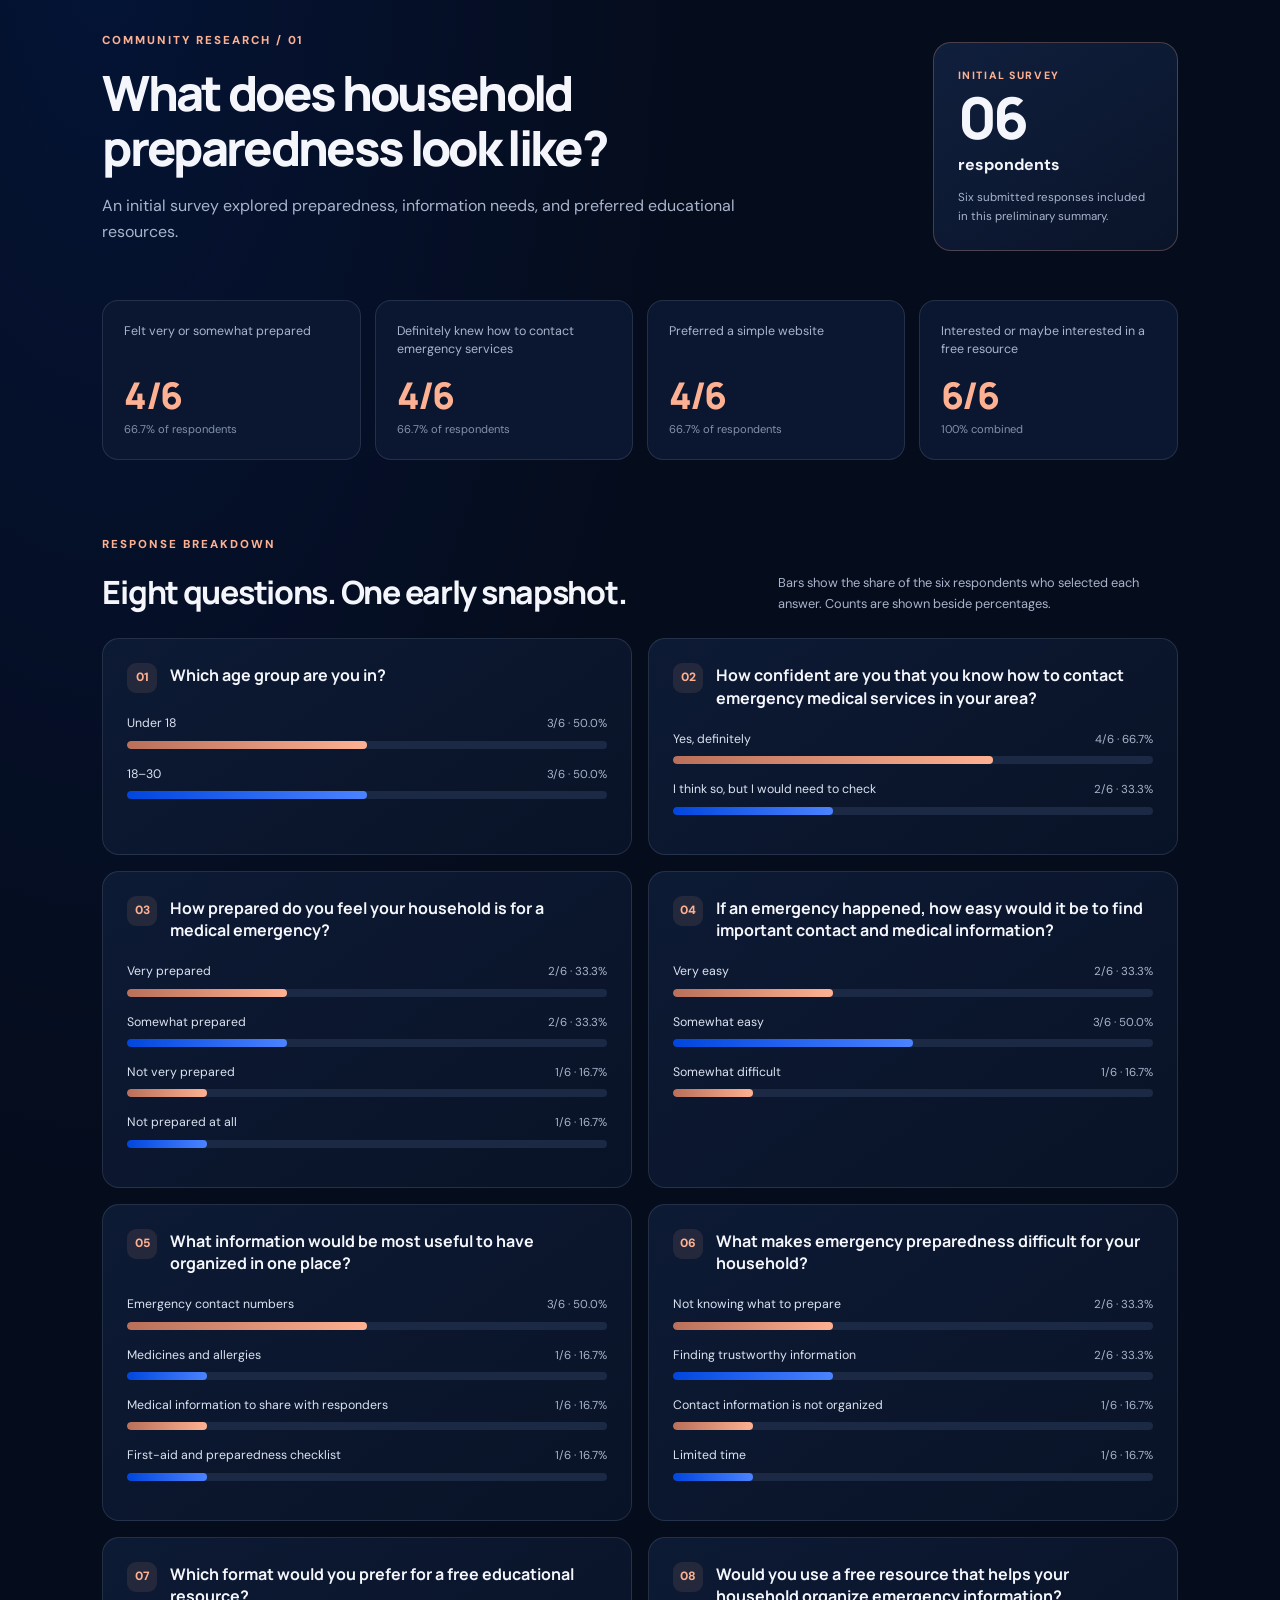
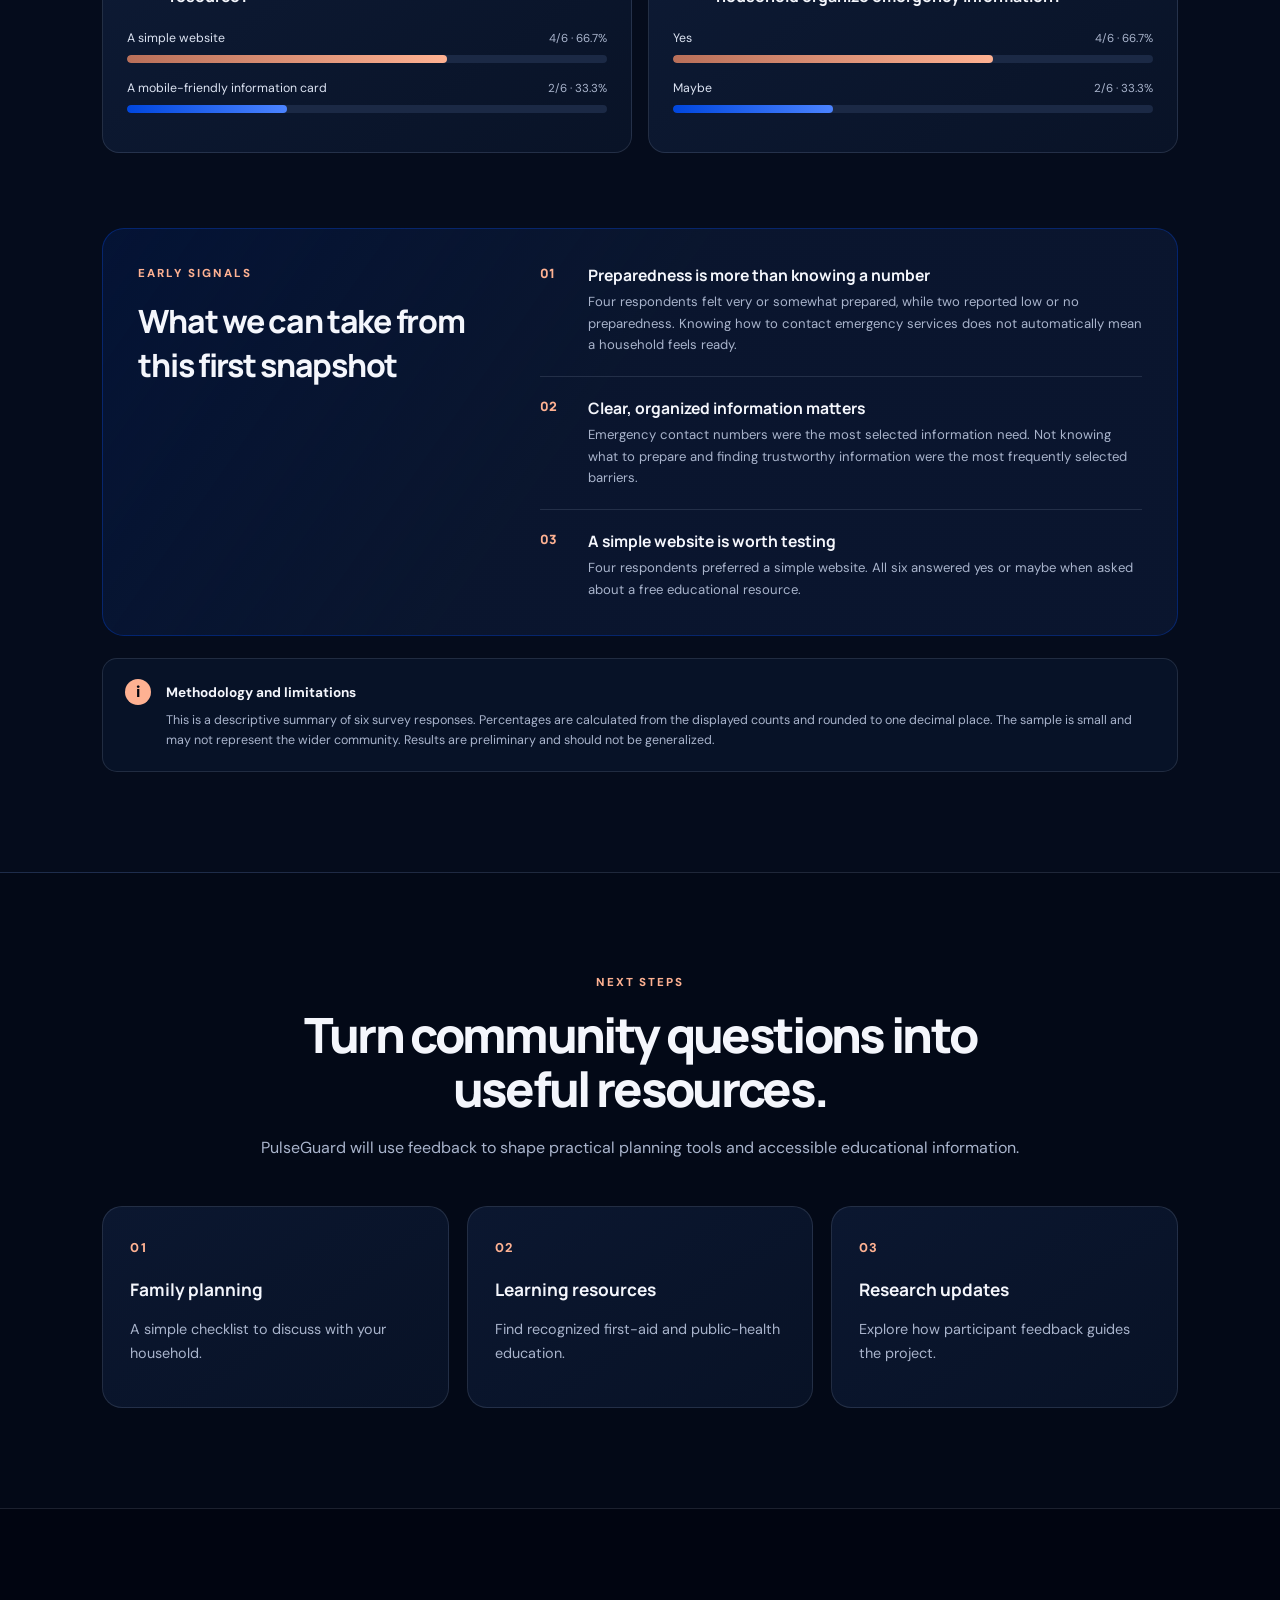
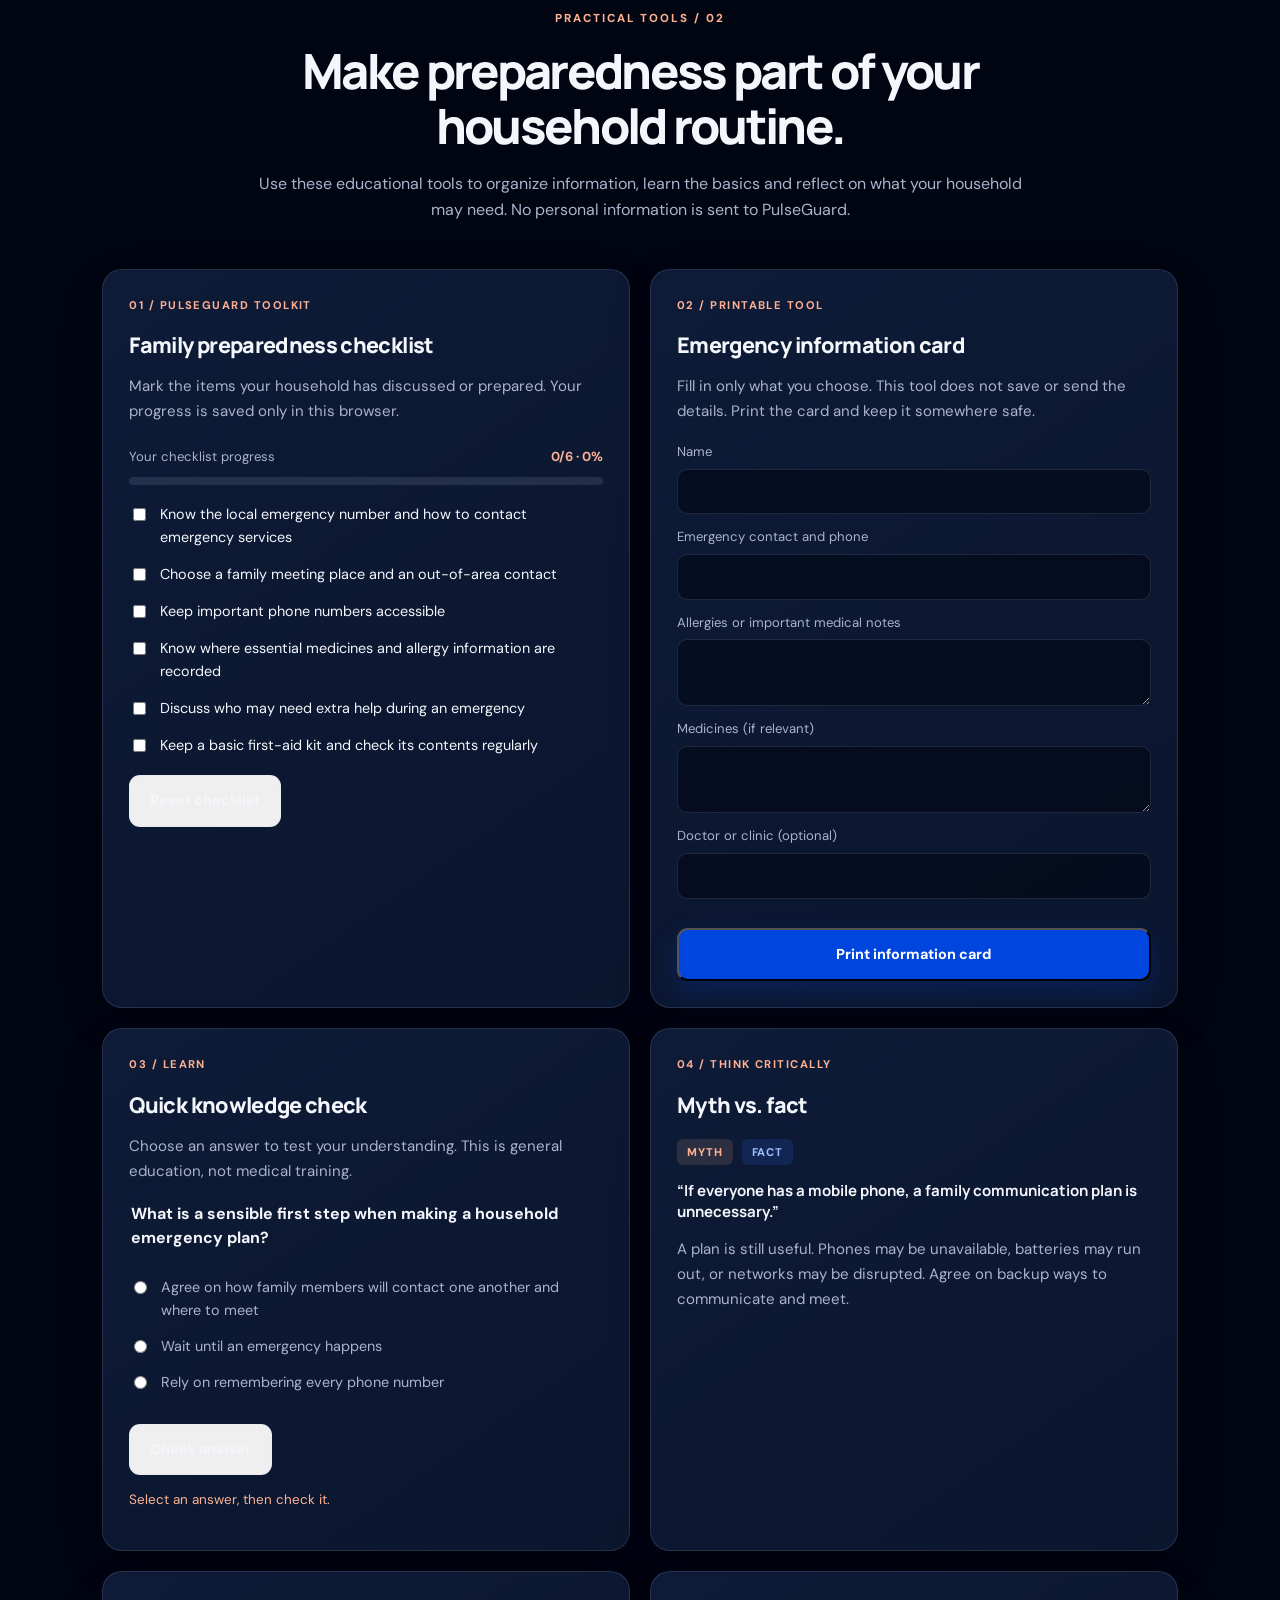
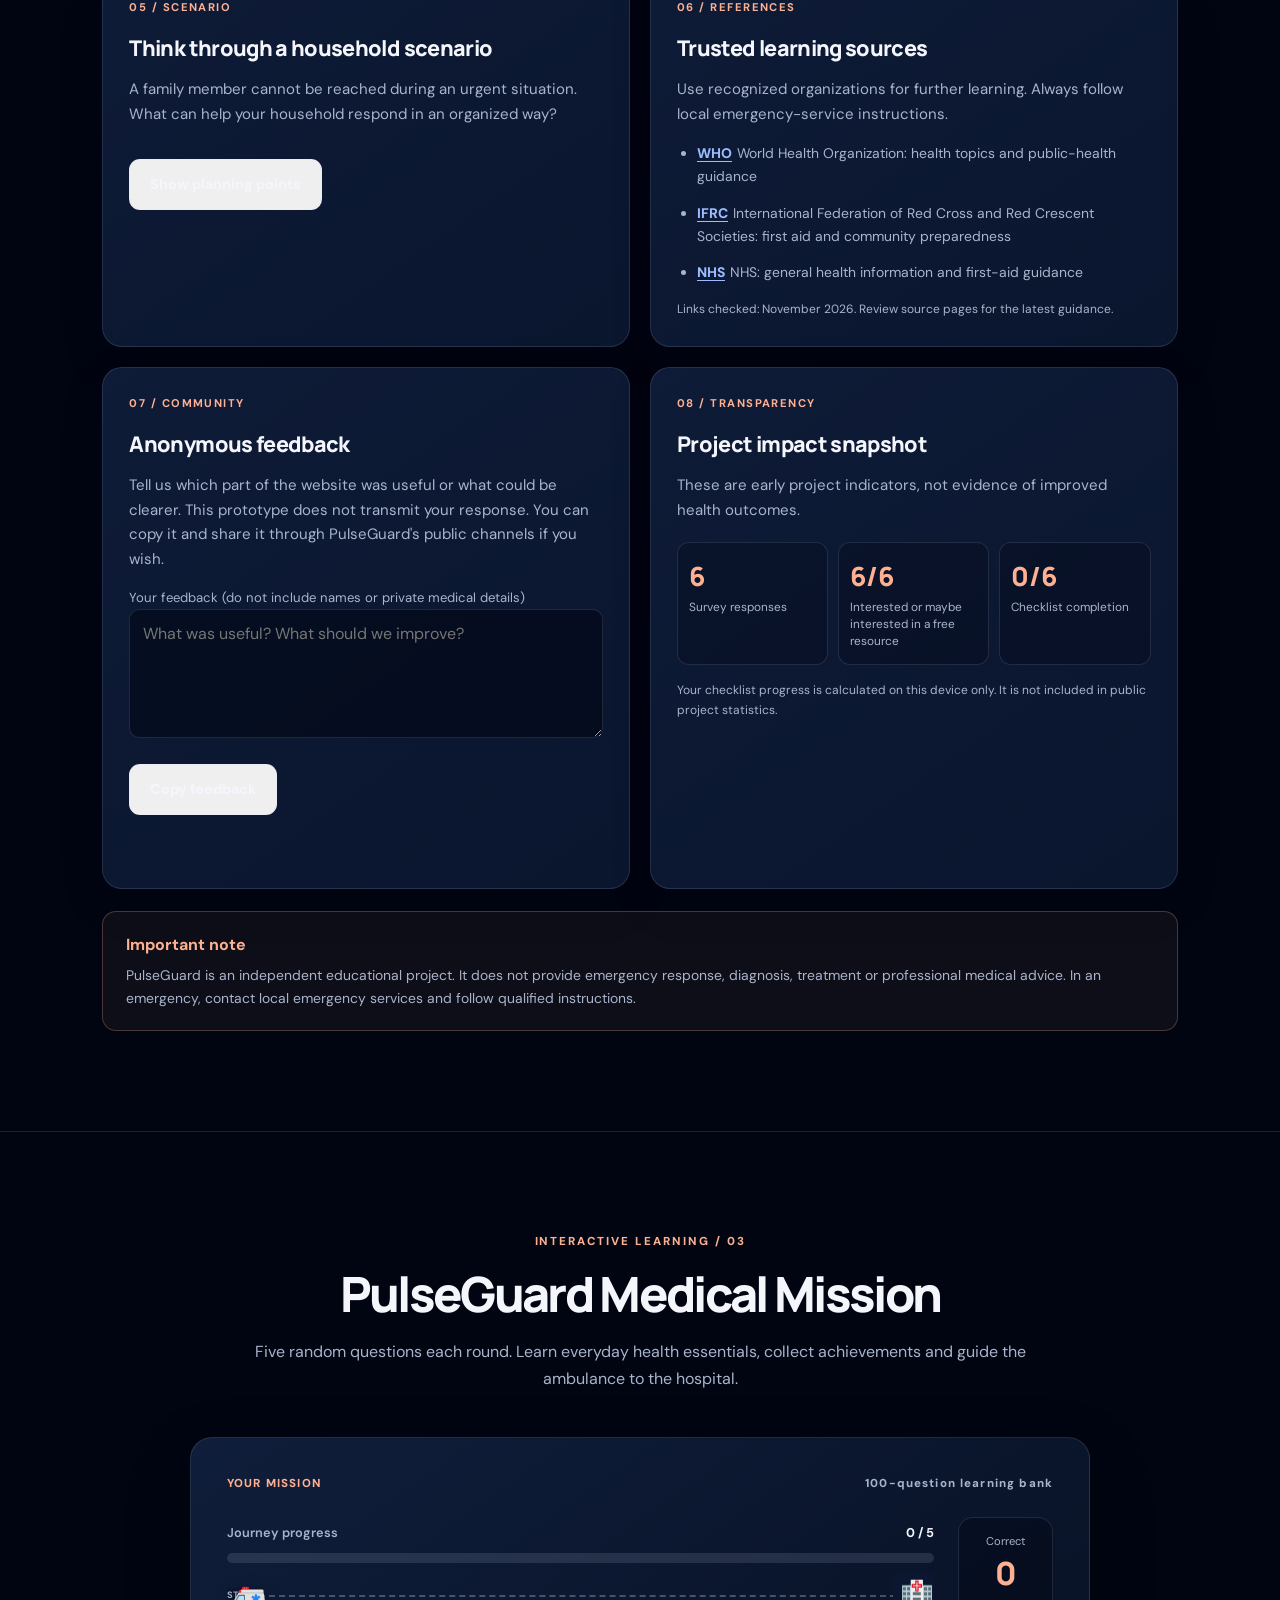
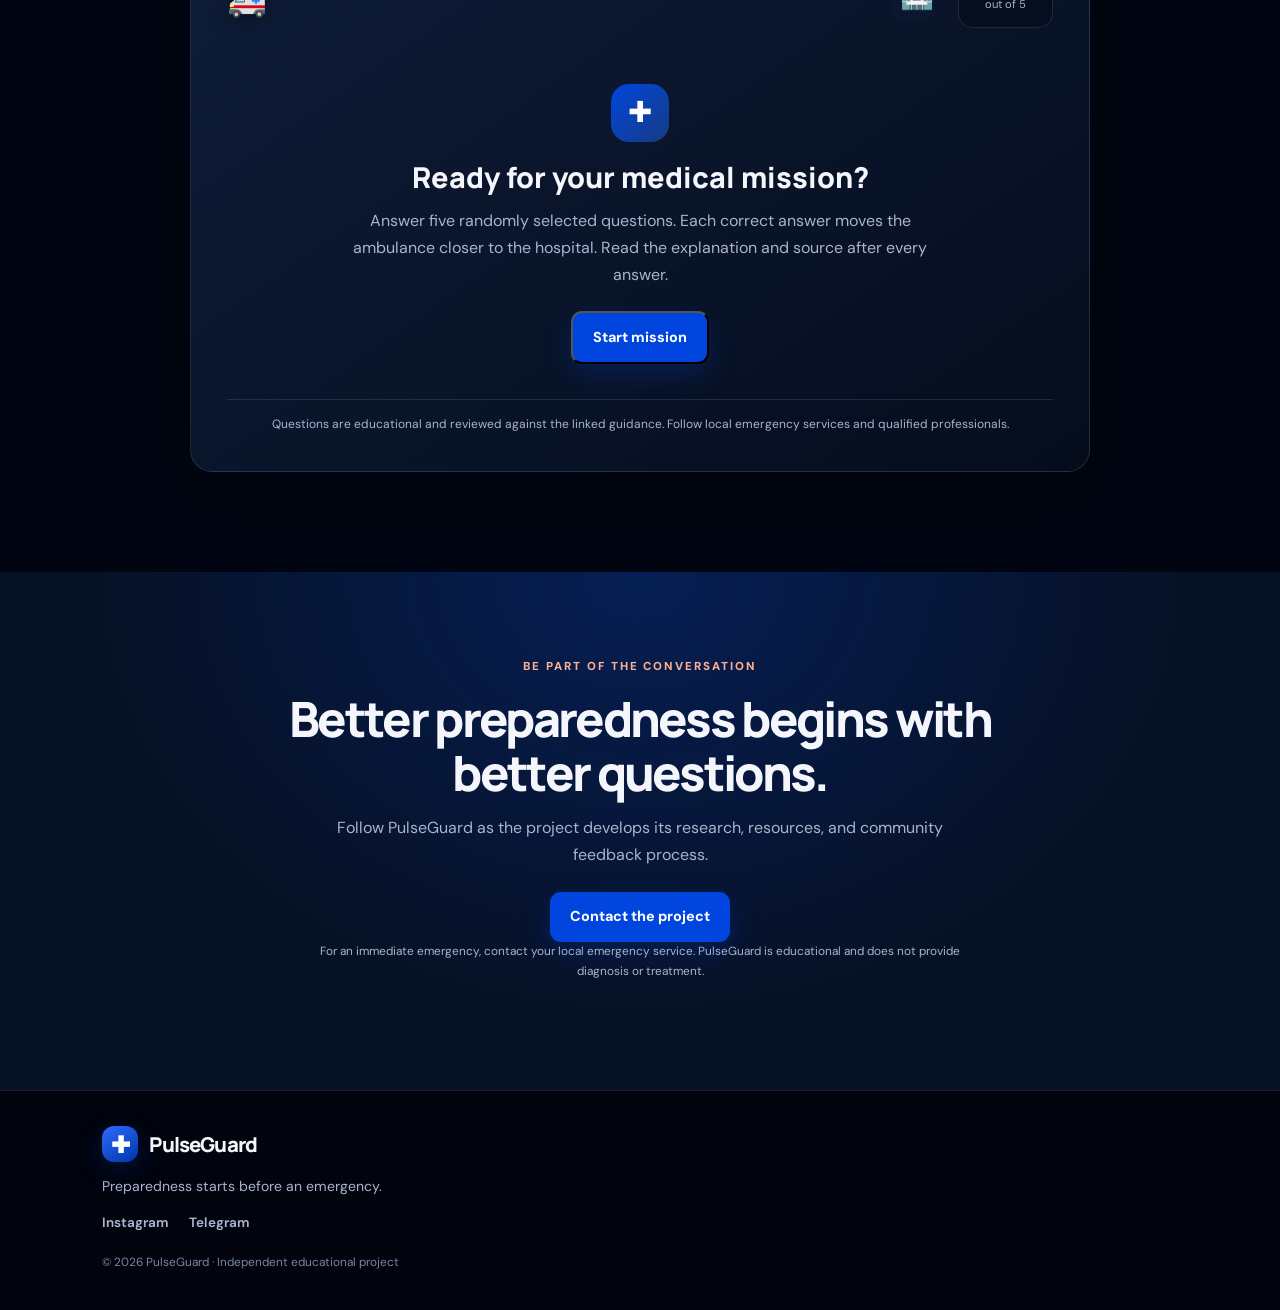
==== commit 859ef4bc: "Add files via upload" ====
--- a/index.html
+++ b/index.html
@@ -1,130 +1,131 @@
-<!DOCTYPE html>
-<html lang="en">
-<head>
-  <meta charset="UTF-8">
-  <meta name="viewport" content="width=device-width, initial-scale=1.0">
-  <meta name="description" content="PulseGuard explores household emergency preparedness through community feedback and accessible public-health education.">
-  <meta name="theme-color" content="#010511">
-  <title>PulseGuard | Preparedness starts before an emergency</title>
-  <link rel="stylesheet" href="styles.css">
-</head>
-<body>
-  <header class="header">
-    <a href="#home" class="brand" aria-label="PulseGuard home">
-      <span class="brand-icon">✚</span><span>PulseGuard</span>
-    </a>
-    <button class="menu-toggle" id="menuToggle" aria-label="Open navigation" aria-expanded="false">☰</button>
-    <nav id="nav">
-      <a href="#about" data-i18n="navAbout">About</a>
-      <a href="#research" data-i18n="navResearch">Research</a>
+<!DOCTYPE html>
+<html lang="en">
+<head>
+  <meta charset="UTF-8">
+  <meta name="viewport" content="width=device-width, initial-scale=1.0">
+  <meta name="description" content="PulseGuard explores household emergency preparedness through community feedback and accessible public-health education.">
+  <meta name="theme-color" content="#010511">
+  <title>PulseGuard | Preparedness starts before an emergency</title>
+  <link rel="stylesheet" href="styles.css">
+</head>
+<body>
+  <header class="header">
+    <a href="#home" class="brand" aria-label="PulseGuard home">
+      <span class="brand-icon">✚</span><span>PulseGuard</span>
+    </a>
+    <button class="menu-toggle" id="menuToggle" aria-label="Open navigation" aria-expanded="false">☰</button>
+    <nav id="nav">
+      <a href="#about" data-i18n="navAbout">About</a>
+      <a href="#research" data-i18n="navResearch">Research</a>
       <a href="#resources" data-i18n="navResources">Resources</a>
-      <a href="#tools">Toolkit</a>
-      <a href="#contact" data-i18n="navContact">Contact</a>
-    </nav>
-    <label class="language-wrap">
-      <span class="sr-only" data-i18n="languageLabel">Language</span>
-      <select id="languageSelect" aria-label="Select language">
-        <option value="en">EN</option><option value="uz">UZ</option><option value="ru">RU</option>
-      </select>
-    </label>
-  </header>
-
-  <main>
-    <section class="hero" id="home">
-      <div class="hero-content">
-        <p class="eyebrow" data-i18n="eyebrow">HOUSEHOLD EMERGENCY PREPAREDNESS</p>
-        <h1 data-i18n="headline">Preparedness starts <span>before</span> an emergency.</h1>
-        <p class="hero-text" data-i18n="heroText">Clear information and practical planning can help families feel more prepared to seek help when it matters.</p>
-        <div class="actions">
-          <a href="#research" class="button primary" data-i18n="primaryButton">Explore the research</a>
-          <a href="#about" class="button secondary" data-i18n="secondaryButton">About PulseGuard</a>
-        </div>
-        <p class="disclaimer" data-i18n="heroDisclaimer">An educational project. Not a replacement for emergency services or professional medical advice.</p>
-      </div>
-      <div class="hero-visual" aria-hidden="true">
-        <div class="orbit orbit-one"></div><div class="orbit orbit-two"></div>
-        <div class="medical-card">
-          <div class="medical-cross">+</div><div class="medical-line"></div><div class="medical-line short"></div>
-          <div class="medical-heart">♡</div>
-        </div>
-        <div class="floating-tag"><span class="tag-dot"></span><span data-i18n="visualTag">Preparedness begins at home</span></div>
-      </div>
-      <div class="hero-index">01 / PULSEGUARD</div>
-    </section>
-
-    <section class="trust-strip" aria-label="Project approach">
-      <div><strong data-i18n="stripOne">Learn</strong><span data-i18n="stripOneText">Understand the basics</span></div>
-      <div><strong data-i18n="stripTwo">Prepare</strong><span data-i18n="stripTwoText">Make a family plan</span></div>
-      <div><strong data-i18n="stripThree">Share</strong><span data-i18n="stripThreeText">Build awareness together</span></div>
-    </section>
-
-    <section class="section" id="about">
-      <div class="section-intro">
-        <p class="eyebrow" data-i18n="aboutEyebrow">WHY PULSEGUARD?</p>
-        <h2 data-i18n="aboutTitle">Preparedness should feel clear, not overwhelming.</h2>
-        <p data-i18n="aboutText">PulseGuard is a youth-led public-health education initiative exploring how families prepare for urgent medical situations and what information could help them plan ahead.</p>
-      </div>
-      <div class="values">
-        <article class="value-card"><span class="value-icon">⌕</span><h3 data-i18n="valueOneTitle">Accessible information</h3><p data-i18n="valueOneText">Present useful information in clear, understandable language.</p></article>
-        <article class="value-card"><span class="value-icon">♡</span><h3 data-i18n="valueTwoTitle">Family preparedness</h3><p data-i18n="valueTwoText">Encourage households to discuss contacts and practical plans.</p></article>
-        <article class="value-card"><span class="value-icon">✧</span><h3 data-i18n="valueThreeTitle">Community insight</h3><p data-i18n="valueThreeText">Use survey findings and feedback to guide improvements.</p></article>
-      </div>
-    </section>
-
-    <section class="research-section" id="research">
-      <div class="research-heading-row">
-        <div>
-          <p class="eyebrow" data-i18n="researchEyebrow">COMMUNITY RESEARCH / 01</p>
-          <h2 data-i18n="researchTitle">What does household preparedness look like?</h2>
-          <p class="research-lead" data-i18n="researchText">An initial survey explored preparedness, information needs, and preferred educational resources.</p>
-        </div>
-        <div class="sample-card">
-          <span class="sample-kicker" data-i18n="sampleLabel">INITIAL SURVEY</span>
-          <strong class="sample-number">06</strong>
-          <span data-i18n="respondents">respondents</span>
-          <small data-i18n="sampleNote">Six submitted responses included in this preliminary summary.</small>
-        </div> 
-      </div>
-            <div class="metric-grid">
-        <article class="metric-card"><span class="metric-label" data-i18n="metricPrepared">Felt very or somewhat prepared</span><strong>4/6</strong><span class="metric-foot" data-i18n="metricPreparedFoot">66.7% of respondents</span></article>
-        <article class="metric-card"><span class="metric-label" data-i18n="metricKnow">Definitely knew how to contact emergency services</span><strong>4/6</strong><span class="metric-foot" data-i18n="metricKnowFoot">66.7% of respondents</span></article>
-        <article class="metric-card"><span class="metric-label" data-i18n="metricWebsite">Preferred a simple website</span><strong>4/6</strong><span class="metric-foot" data-i18n="metricWebsiteFoot">66.7% of respondents</span></article>
-        <article class="metric-card"><span class="metric-label" data-i18n="metricInterest">Interested or maybe interested in a free resource</span><strong>6/6</strong><span class="metric-foot" data-i18n="metricInterestFoot">100% combined</span></article>
-      </div>
-
-      <div class="chart-intro">
-        <div><p class="eyebrow" data-i18n="breakdownEyebrow">RESPONSE BREAKDOWN</p><h3 data-i18n="breakdownTitle">Eight questions. One early snapshot.</h3></div>
-        <p data-i18n="chartHint">Bars show the share of the six respondents who selected each answer. Counts are shown beside percentages.</p>
-      </div>
-      <div id="surveyCharts" class="chart-grid" aria-live="polite"></div>
-
-      <div class="insight-panel">
-        <div class="insight-title"><p class="eyebrow" data-i18n="insightEyebrow">EARLY SIGNALS</p><h3 data-i18n="insightTitle">What we can take from this first snapshot</h3></div>
-        <div class="insight-list">
-          <article><span>01</span><div><h4 data-i18n="insightOneTitle">Preparedness is more than knowing a number</h4><p data-i18n="insightOneText">Four respondents felt very or somewhat prepared, while two reported low or no preparedness. Knowing how to contact emergency services does not automatically mean a household feels ready.</p></div></article>
-          <article><span>02</span><div><h4 data-i18n="insightTwoTitle">Clear, organized information matters</h4><p data-i18n="insightTwoText">Emergency contact numbers were the most selected information need. Not knowing what to prepare and finding trustworthy information were the most frequently selected barriers.</p></div></article>
-          <article><span>03</span><div><h4 data-i18n="insightThreeTitle">A simple website is worth testing</h4><p data-i18n="insightThreeText">Four respondents preferred a simple website. All six answered yes or maybe when asked about a free educational resource.</p></div></article>
-        </div>
-      </div>
-
-      <div class="method-note">
-        <span class="method-icon">i</span>
-        <div><strong data-i18n="methodTitle">Methodology and limitations</strong><p data-i18n="methodText">This is a descriptive summary of six survey responses. Percentages are calculated from the displayed counts and rounded to one decimal place. The sample is small and may not represent the wider community. Results are preliminary and should not be generalized.</p></div>
-      </div>
-    </section>
-
-    <section class="section resource-section" id="resources">
-      <div class="section-intro">
-        <p class="eyebrow" data-i18n="resourcesEyebrow">NEXT STEPS</p>
-        <h2 data-i18n="resourcesTitle">Turn community questions into useful resources.</h2>
-        <p data-i18n="resourcesText">PulseGuard will use feedback to shape practical planning tools and accessible educational information.</p>
-      </div>
-      <div class="resource-grid">
-        <article><span>01</span><h3 data-i18n="resourceOneTitle">Family planning</h3><p data-i18n="resourceOneText">A simple checklist to discuss with your household.</p></article>
-        <article><span>02</span><h3 data-i18n="resourceTwoTitle">Learning resources</h3><p data-i18n="resourceTwoText">Find recognized first-aid and public-health education.</p></article>
-        <article><span>03</span><h3 data-i18n="resourceThreeTitle">Research updates</h3><p data-i18n="resourceThreeText">Explore how participant feedback guides the project.</p></article>
-      </div>
-    </section>
+      <a href="#tools">Toolkit</a>
+      <a href="#medical-mission" id="missionNav">Medical Mission</a>
+      <a href="#contact" data-i18n="navContact">Contact</a>
+    </nav>
+    <label class="language-wrap">
+      <span class="sr-only" data-i18n="languageLabel">Language</span>
+      <select id="languageSelect" aria-label="Select language">
+        <option value="en">EN</option><option value="uz">UZ</option><option value="ru">RU</option>
+      </select>
+    </label>
+  </header>
+
+  <main>
+    <section class="hero" id="home">
+      <div class="hero-content">
+        <p class="eyebrow" data-i18n="eyebrow">HOUSEHOLD EMERGENCY PREPAREDNESS</p>
+        <h1 data-i18n="headline">Preparedness starts <span>before</span> an emergency.</h1>
+        <p class="hero-text" data-i18n="heroText">Clear information and practical planning can help families feel more prepared to seek help when it matters.</p>
+        <div class="actions">
+          <a href="#research" class="button primary" data-i18n="primaryButton">Explore the research</a>
+          <a href="#about" class="button secondary" data-i18n="secondaryButton">About PulseGuard</a>
+        </div>
+        <p class="disclaimer" data-i18n="heroDisclaimer">An educational project. Not a replacement for emergency services or professional medical advice.</p>
+      </div>
+      <div class="hero-visual" aria-hidden="true">
+        <div class="orbit orbit-one"></div><div class="orbit orbit-two"></div>
+        <div class="medical-card">
+          <div class="medical-cross">+</div><div class="medical-line"></div><div class="medical-line short"></div>
+          <div class="medical-heart">♡</div>
+        </div>
+        <div class="floating-tag"><span class="tag-dot"></span><span data-i18n="visualTag">Preparedness begins at home</span></div>
+      </div>
+      <div class="hero-index">01 / PULSEGUARD</div>
+    </section>
+
+    <section class="trust-strip" aria-label="Project approach">
+      <div><strong data-i18n="stripOne">Learn</strong><span data-i18n="stripOneText">Understand the basics</span></div>
+      <div><strong data-i18n="stripTwo">Prepare</strong><span data-i18n="stripTwoText">Make a family plan</span></div>
+      <div><strong data-i18n="stripThree">Share</strong><span data-i18n="stripThreeText">Build awareness together</span></div>
+    </section>
+
+    <section class="section" id="about">
+      <div class="section-intro">
+        <p class="eyebrow" data-i18n="aboutEyebrow">WHY PULSEGUARD?</p>
+        <h2 data-i18n="aboutTitle">Preparedness should feel clear, not overwhelming.</h2>
+        <p data-i18n="aboutText">PulseGuard is a youth-led public-health education initiative exploring how families prepare for urgent medical situations and what information could help them plan ahead.</p>
+      </div>
+      <div class="values">
+        <article class="value-card"><span class="value-icon">⌕</span><h3 data-i18n="valueOneTitle">Accessible information</h3><p data-i18n="valueOneText">Present useful information in clear, understandable language.</p></article>
+        <article class="value-card"><span class="value-icon">♡</span><h3 data-i18n="valueTwoTitle">Family preparedness</h3><p data-i18n="valueTwoText">Encourage households to discuss contacts and practical plans.</p></article>
+        <article class="value-card"><span class="value-icon">✧</span><h3 data-i18n="valueThreeTitle">Community insight</h3><p data-i18n="valueThreeText">Use survey findings and feedback to guide improvements.</p></article>
+      </div>
+    </section>
+
+    <section class="research-section" id="research">
+      <div class="research-heading-row">
+        <div>
+          <p class="eyebrow" data-i18n="researchEyebrow">COMMUNITY RESEARCH / 01</p>
+          <h2 data-i18n="researchTitle">What does household preparedness look like?</h2>
+          <p class="research-lead" data-i18n="researchText">An initial survey explored preparedness, information needs, and preferred educational resources.</p>
+        </div>
+        <div class="sample-card">
+          <span class="sample-kicker" data-i18n="sampleLabel">INITIAL SURVEY</span>
+          <strong class="sample-number">06</strong>
+          <span data-i18n="respondents">respondents</span>
+          <small data-i18n="sampleNote">Six submitted responses included in this preliminary summary.</small>
+        </div> 
+      </div>
+            <div class="metric-grid">
+        <article class="metric-card"><span class="metric-label" data-i18n="metricPrepared">Felt very or somewhat prepared</span><strong>4/6</strong><span class="metric-foot" data-i18n="metricPreparedFoot">66.7% of respondents</span></article>
+        <article class="metric-card"><span class="metric-label" data-i18n="metricKnow">Definitely knew how to contact emergency services</span><strong>4/6</strong><span class="metric-foot" data-i18n="metricKnowFoot">66.7% of respondents</span></article>
+        <article class="metric-card"><span class="metric-label" data-i18n="metricWebsite">Preferred a simple website</span><strong>4/6</strong><span class="metric-foot" data-i18n="metricWebsiteFoot">66.7% of respondents</span></article>
+        <article class="metric-card"><span class="metric-label" data-i18n="metricInterest">Interested or maybe interested in a free resource</span><strong>6/6</strong><span class="metric-foot" data-i18n="metricInterestFoot">100% combined</span></article>
+      </div>
+
+      <div class="chart-intro">
+        <div><p class="eyebrow" data-i18n="breakdownEyebrow">RESPONSE BREAKDOWN</p><h3 data-i18n="breakdownTitle">Eight questions. One early snapshot.</h3></div>
+        <p data-i18n="chartHint">Bars show the share of the six respondents who selected each answer. Counts are shown beside percentages.</p>
+      </div>
+      <div id="surveyCharts" class="chart-grid" aria-live="polite"></div>
+
+      <div class="insight-panel">
+        <div class="insight-title"><p class="eyebrow" data-i18n="insightEyebrow">EARLY SIGNALS</p><h3 data-i18n="insightTitle">What we can take from this first snapshot</h3></div>
+        <div class="insight-list">
+          <article><span>01</span><div><h4 data-i18n="insightOneTitle">Preparedness is more than knowing a number</h4><p data-i18n="insightOneText">Four respondents felt very or somewhat prepared, while two reported low or no preparedness. Knowing how to contact emergency services does not automatically mean a household feels ready.</p></div></article>
+          <article><span>02</span><div><h4 data-i18n="insightTwoTitle">Clear, organized information matters</h4><p data-i18n="insightTwoText">Emergency contact numbers were the most selected information need. Not knowing what to prepare and finding trustworthy information were the most frequently selected barriers.</p></div></article>
+          <article><span>03</span><div><h4 data-i18n="insightThreeTitle">A simple website is worth testing</h4><p data-i18n="insightThreeText">Four respondents preferred a simple website. All six answered yes or maybe when asked about a free educational resource.</p></div></article>
+        </div>
+      </div>
+
+      <div class="method-note">
+        <span class="method-icon">i</span>
+        <div><strong data-i18n="methodTitle">Methodology and limitations</strong><p data-i18n="methodText">This is a descriptive summary of six survey responses. Percentages are calculated from the displayed counts and rounded to one decimal place. The sample is small and may not represent the wider community. Results are preliminary and should not be generalized.</p></div>
+      </div>
+    </section>
+
+    <section class="section resource-section" id="resources">
+      <div class="section-intro">
+        <p class="eyebrow" data-i18n="resourcesEyebrow">NEXT STEPS</p>
+        <h2 data-i18n="resourcesTitle">Turn community questions into useful resources.</h2>
+        <p data-i18n="resourcesText">PulseGuard will use feedback to shape practical planning tools and accessible educational information.</p>
+      </div>
+      <div class="resource-grid">
+        <article><span>01</span><h3 data-i18n="resourceOneTitle">Family planning</h3><p data-i18n="resourceOneText">A simple checklist to discuss with your household.</p></article>
+        <article><span>02</span><h3 data-i18n="resourceTwoTitle">Learning resources</h3><p data-i18n="resourceTwoText">Find recognized first-aid and public-health education.</p></article>
+        <article><span>03</span><h3 data-i18n="resourceThreeTitle">Research updates</h3><p data-i18n="resourceThreeText">Explore how participant feedback guides the project.</p></article>
+      </div>
+    </section>
       
     <section class="section phase3-section" id="tools">
       <div class="section-intro">
@@ -232,25 +233,65 @@
       <div class="p3-disclaimer"><strong data-p3="disclaimerTitle">Important note</strong><p data-p3="disclaimerText">PulseGuard is an independent educational project. It does not provide emergency response, diagnosis, treatment or professional medical advice. In an emergency, contact local emergency services and follow qualified instructions.</p></div>
     </section>
 
-    <section class="closing" id="contact">
-      <p class="eyebrow" data-i18n="closingEyebrow">BE PART OF THE CONVERSATION</p>
-      <h2 data-i18n="closingTitle">Better preparedness begins with better questions.</h2>
-      <p data-i18n="closingText">Follow PulseGuard as the project develops its research, resources, and community feedback process.</p>
-      <a href="mailto:parvinashodikulova4@gmail.com" class="button primary" data-i18n="contactButton">Contact the project</a>
-      <p class="disclaimer dark" data-i18n="safetyNote">For an immediate emergency, contact your local emergency service. PulseGuard is educational and does not provide diagnosis or treatment.</p>
-    </section>
-  </main>
-
-  <footer>
-    <a href="#home" class="brand footer-brand"><span class="brand-icon">✚</span>PulseGuard</a>
-    <p data-i18n="footerLine">Preparedness starts before an emergency.</p>
-    <div class="social-links">
-      <a href="https://www.instagram.com/pulseguard_/" target="_blank" rel="noopener noreferrer">Instagram</a>
-      <a href="https://t.me/pulseguard" target="_blank" rel="noopener noreferrer">Telegram</a>
-    </div>
-    <small>© 2026 PulseGuard · <span data-i18n="footerNote">Independent educational project</span></small>
-  </footer>
-  <script src="script.js"></script>
-</body>
-</html>
-    
+
+    <section class="section mission-section" id="medical-mission">
+      <div class="section-intro">
+        <p class="eyebrow" id="missionEyebrow">INTERACTIVE LEARNING / 03</p>
+        <h2 id="missionTitle">PulseGuard Medical Mission</h2>
+        <p id="missionIntro">Five random questions each round. Learn everyday health essentials, collect achievements and guide the ambulance to the hospital.</p>
+      </div>
+      <div class="mission-shell" id="missionApp">
+        <div class="mission-topline"><span id="missionRoundLabel">YOUR MISSION</span><span id="missionBankLabel">100-question learning bank</span></div>
+        <div class="mission-hero">
+          <div class="mission-track-wrap">
+            <div class="mission-progress-meta"><span id="missionProgressLabel">Journey progress</span><strong id="missionProgressText">0 / 5</strong></div>
+            <div class="mission-track"><span id="missionTrackFill"></span></div>
+            <div class="mission-route"><span class="mission-start">START</span><span class="mission-ambulance" id="missionAmbulance" aria-label="Ambulance">🚑</span><span class="mission-hospital">🏥</span></div>
+          </div>
+          <div class="mission-score"><span id="missionScoreLabel">Correct</span><strong id="missionScore">0</strong><small id="missionScoreOutOf">out of 5</small></div>
+        </div>
+        <div id="missionWelcome" class="mission-welcome">
+          <div class="mission-icon">✚</div><h3 id="missionWelcomeTitle">Ready for your medical mission?</h3>
+          <p id="missionWelcomeText">Answer five randomly selected questions. Each correct answer moves the ambulance closer to the hospital. Read the explanation and source after every answer.</p>
+          <button class="button primary" id="missionStart" type="button">Start mission</button>
+        </div>
+        <div id="missionQuestionArea" class="mission-question-area" hidden>
+          <div class="mission-question-meta"><span id="missionQuestionCount">QUESTION 1 OF 5</span><span id="missionCategory">EVERYDAY HEALTH</span></div>
+          <h3 id="missionQuestion">Question text</h3>
+          <div class="mission-options" id="missionOptions"></div>
+          <div id="missionFeedback" class="mission-feedback" aria-live="polite" hidden></div>
+          <div class="mission-actions"><button class="button primary" id="missionCheck" type="button" disabled>Check answer</button><button class="button secondary" id="missionNext" type="button" hidden>Next question</button></div>
+        </div>
+        <div id="missionResult" class="mission-result" hidden>
+          <div class="mission-trophy" id="missionTrophy">🏆</div><p class="eyebrow" id="missionResultEyebrow">MISSION COMPLETE</p><h3 id="missionResultTitle">Well done!</h3><p id="missionResultText"></p>
+          <div class="mission-result-score"><strong id="missionFinalScore">0/5</strong><span id="missionFinalPercent">0%</span></div>
+          <div class="mission-achievement" id="missionAchievement"></div>
+          <div class="mission-actions"><button class="button primary" id="missionAgain" type="button">Play another round</button></div>
+          <p class="mission-small" id="missionResultNote">This is an educational game, not medical training or a qualification.</p>
+        </div>
+        <div class="mission-footnote" id="missionFootnote">Questions are educational and reviewed against the linked guidance. Follow local emergency services and qualified professionals.</div>
+      </div>
+    </section>
+
+    <section class="closing" id="contact">
+      <p class="eyebrow" data-i18n="closingEyebrow">BE PART OF THE CONVERSATION</p>
+      <h2 data-i18n="closingTitle">Better preparedness begins with better questions.</h2>
+      <p data-i18n="closingText">Follow PulseGuard as the project develops its research, resources, and community feedback process.</p>
+      <a href="mailto:parvinashodikulova4@gmail.com" class="button primary" data-i18n="contactButton">Contact the project</a>
+      <p class="disclaimer dark" data-i18n="safetyNote">For an immediate emergency, contact your local emergency service. PulseGuard is educational and does not provide diagnosis or treatment.</p>
+    </section>
+  </main>
+
+  <footer>
+    <a href="#home" class="brand footer-brand"><span class="brand-icon">✚</span>PulseGuard</a>
+    <p data-i18n="footerLine">Preparedness starts before an emergency.</p>
+    <div class="social-links">
+      <a href="https://www.instagram.com/pulseguard_/" target="_blank" rel="noopener noreferrer">Instagram</a>
+      <a href="https://t.me/pulseguard" target="_blank" rel="noopener noreferrer">Telegram</a>
+    </div>
+    <small>© 2026 PulseGuard · <span data-i18n="footerNote">Independent educational project</span></small>
+  </footer>
+  <script src="script.js"></script>
+</body>
+</html>
+    
--- a/styles.css
+++ b/styles.css
@@ -238,3 +238,57 @@
   #printableCard p { margin:16px 0; color:#111!important; }
   #printableCard small { color:#444!important; }
 }
+
+
+/* PulseGuard Medical Mission: an added section using the existing palette. */
+.mission-section { border-top:1px solid var(--line); }
+.mission-shell { max-width:900px; margin:38px auto 0; padding:clamp(20px,4vw,36px); border:1px solid var(--line); border-radius:22px; background:linear-gradient(145deg,rgba(16,31,61,.96),rgba(5,13,29,.98)); box-shadow:0 24px 65px rgba(0,0,0,.22); }
+.mission-topline,.mission-progress-meta,.mission-question-meta { display:flex; justify-content:space-between; gap:12px; color:var(--muted); font-size:.72rem; font-weight:800; letter-spacing:.1em; }
+.mission-topline span:first-child,.mission-question-meta span:last-child { color:var(--coral); }
+.mission-hero { display:grid; grid-template-columns:1fr auto; gap:24px; align-items:center; margin:24px 0 30px; }
+.mission-progress-meta { letter-spacing:0; font-size:.8rem; font-weight:600; }
+.mission-progress-meta strong { color:var(--text); }
+.mission-track { height:10px; margin-top:10px; border-radius:99px; background:rgba(169,180,204,.16); overflow:hidden; }
+.mission-track span { display:block; width:0; height:100%; border-radius:inherit; background:linear-gradient(90deg,var(--azure),var(--coral)); transition:width .55s ease; }
+.mission-route { height:55px; display:flex; align-items:center; justify-content:space-between; position:relative; margin-top:5px; }
+.mission-route:before { content:""; position:absolute; left:22px; right:28px; top:27px; border-top:2px dashed rgba(169,180,204,.38); }
+.mission-start,.mission-hospital,.mission-ambulance { position:relative; z-index:1; }
+.mission-start { color:var(--muted); font-size:.58rem; font-weight:800; background:#0b1730; padding-right:7px; }
+.mission-hospital { font-size:1.7rem; background:#0b1730; padding-left:7px; }
+.mission-ambulance { position:absolute; left:0; top:6px; font-size:2rem; transition:left .65s cubic-bezier(.2,.8,.2,1); filter:drop-shadow(0 5px 9px rgba(0,0,0,.3)); }
+.mission-score { min-width:95px; padding:14px 17px; text-align:center; border:1px solid var(--line); border-radius:15px; background:rgba(1,5,17,.35); }
+.mission-score span,.mission-score small { display:block; color:var(--muted); font-size:.7rem; }
+.mission-score strong { display:block; color:var(--coral); font:800 2rem 'Manrope',sans-serif; }
+.mission-welcome { padding:26px 18px 12px; text-align:center; }
+.mission-icon { display:grid; place-items:center; width:58px; height:58px; margin:0 auto 15px; border-radius:18px; color:#fff; background:linear-gradient(135deg,var(--azure),#173b83); font-size:1.8rem; }
+.mission-welcome h3,.mission-result h3 { margin:8px 0; font:800 clamp(1.35rem,3vw,1.8rem) 'Manrope',sans-serif; }
+.mission-welcome p,.mission-result>p:not(.eyebrow) { max-width:620px; margin:10px auto 22px; color:var(--muted); line-height:1.7; }
+.mission-question-area { padding-top:5px; }
+.mission-question-meta { margin-bottom:15px; }
+.mission-question-area h3 { max-width:760px; margin:0 0 20px; font:800 clamp(1.2rem,2.7vw,1.55rem) 'Manrope',sans-serif; line-height:1.45; }
+.mission-options { display:grid; grid-template-columns:1fr 1fr; gap:11px; }
+.mission-option { display:flex; align-items:flex-start; gap:12px; min-height:65px; padding:15px; text-align:left; border:1px solid var(--line); border-radius:13px; color:var(--text); background:rgba(1,5,17,.34); cursor:pointer; font:inherit; line-height:1.45; transition:border-color .2s,background .2s,transform .2s; }
+.mission-option:hover:not(:disabled) { border-color:var(--azure-bright); transform:translateY(-1px); }
+.mission-option .option-letter { flex:0 0 27px; display:grid; place-items:center; width:27px; height:27px; border-radius:8px; color:#a9c6ff; background:rgba(45,107,255,.18); font-size:.78rem; font-weight:800; }
+.mission-option.selected { border-color:var(--azure-bright); background:rgba(45,107,255,.12); }
+.mission-option.correct { border-color:#45b985; background:rgba(69,185,133,.1); }
+.mission-option.incorrect { border-color:#d77d79; background:rgba(215,125,121,.1); }
+.mission-option:disabled { cursor:default; }
+.mission-feedback { margin-top:17px; padding:16px; border:1px solid var(--line); border-left:3px solid var(--azure-bright); border-radius:12px; background:rgba(1,5,17,.35); color:var(--muted); line-height:1.65; }
+.mission-feedback.is-correct { border-left-color:#45b985; }
+.mission-feedback strong { color:var(--text); }
+.mission-feedback a { color:#a9c6ff; text-decoration:underline; text-underline-offset:3px; }
+.mission-actions { display:flex; flex-wrap:wrap; justify-content:center; gap:10px; margin-top:22px; }
+.mission-actions button:disabled { opacity:.45; cursor:not-allowed; }
+.mission-result { padding:18px 10px 5px; text-align:center; }
+.mission-trophy { font-size:4rem; margin-bottom:8px; filter:drop-shadow(0 7px 15px rgba(254,177,146,.2)); }
+.mission-result .eyebrow { color:var(--coral); }
+.mission-result-score { display:flex; justify-content:center; align-items:baseline; gap:14px; margin:22px 0; }
+.mission-result-score strong { font:800 2.6rem 'Manrope',sans-serif; color:var(--coral); }
+.mission-result-score span { color:var(--muted); }
+.mission-achievement { max-width:440px; margin:0 auto; padding:17px; border:1px solid rgba(254,177,146,.25); border-radius:14px; background:rgba(254,177,146,.06); color:var(--text); font-weight:750; }
+.mission-small,.mission-footnote { color:var(--muted); font-size:.75rem; line-height:1.6; }
+.mission-small { margin-top:18px!important; }
+.mission-footnote { margin-top:23px; padding-top:15px; border-top:1px solid var(--line); text-align:center; }
+@media(max-width:650px) { .mission-hero { grid-template-columns:1fr; gap:12px; } .mission-score { justify-self:end; display:flex; align-items:center; gap:9px; padding:8px 13px; } .mission-score strong { font-size:1.4rem; } .mission-score small { display:none; } .mission-options { grid-template-columns:1fr; } .mission-option { min-height:55px; } }
+@media(prefers-reduced-motion:reduce) { .mission-ambulance,.mission-track span,.mission-option { transition:none!important; } }
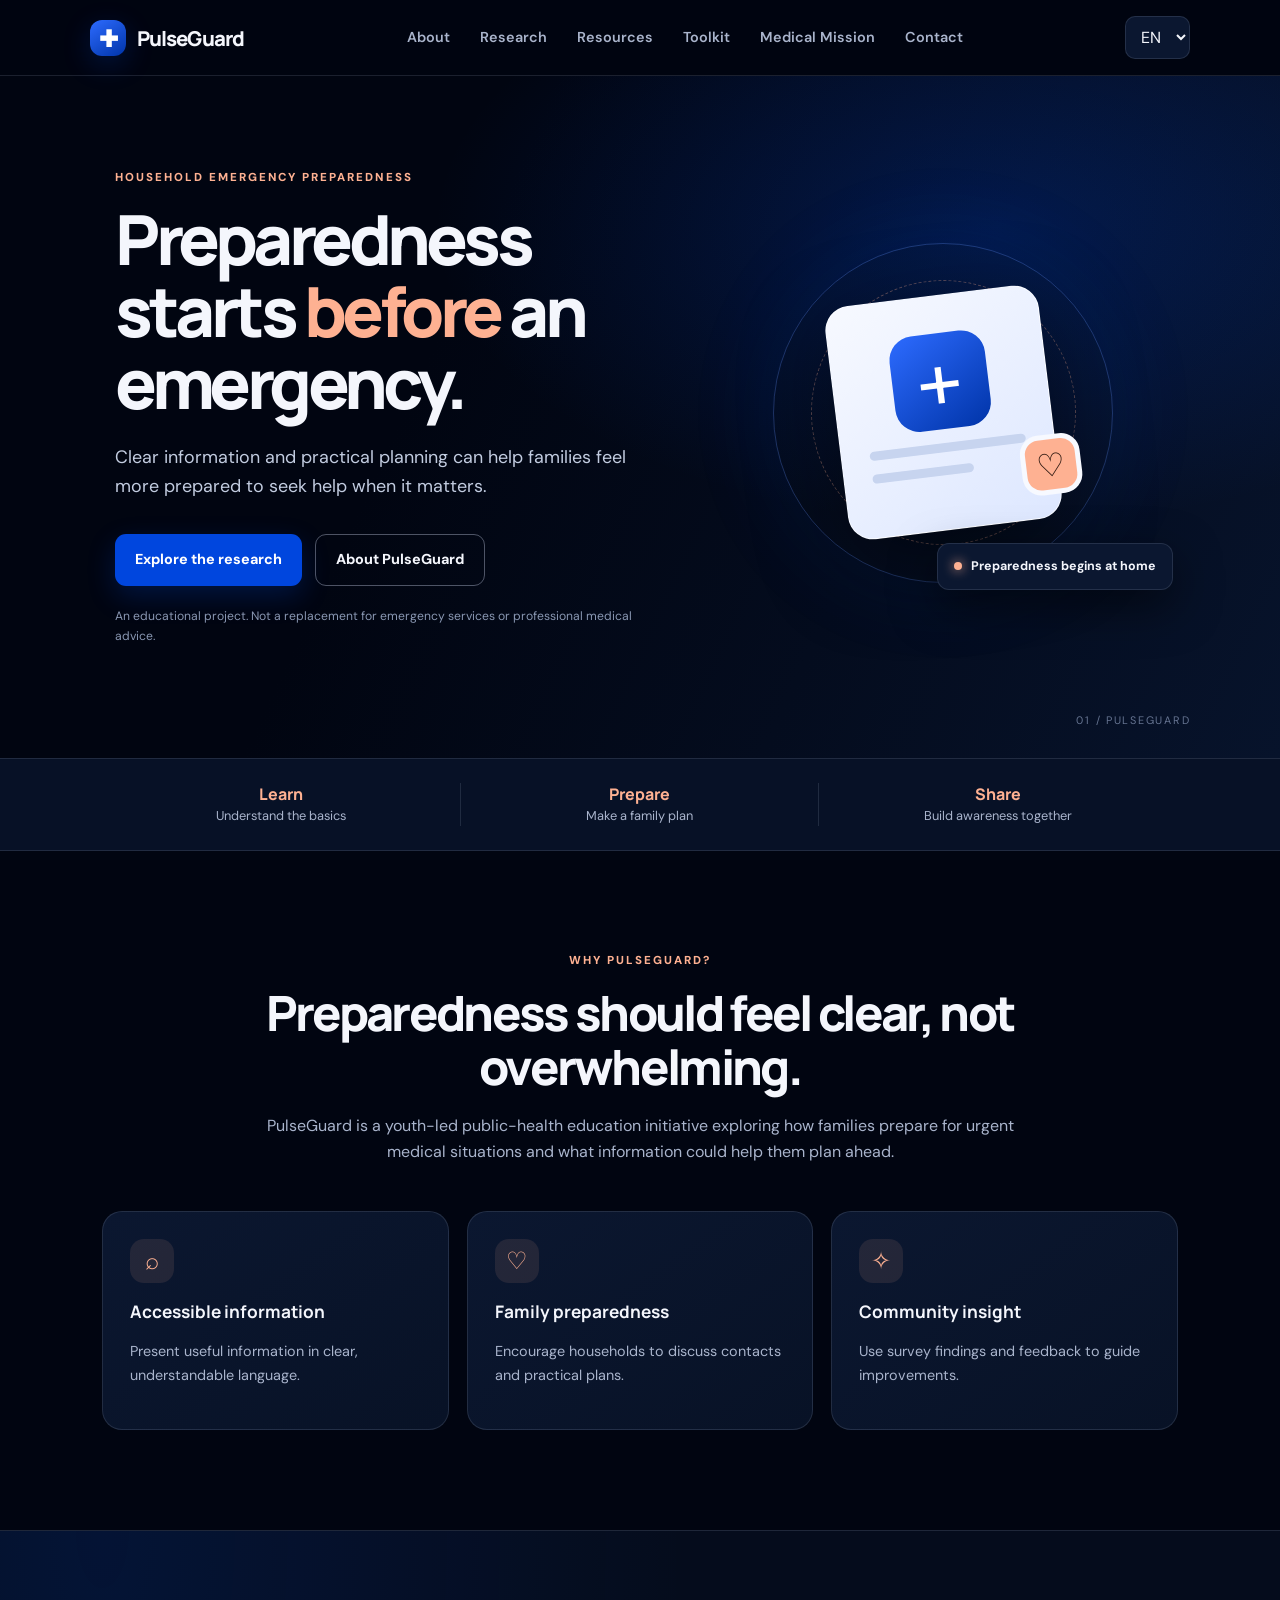
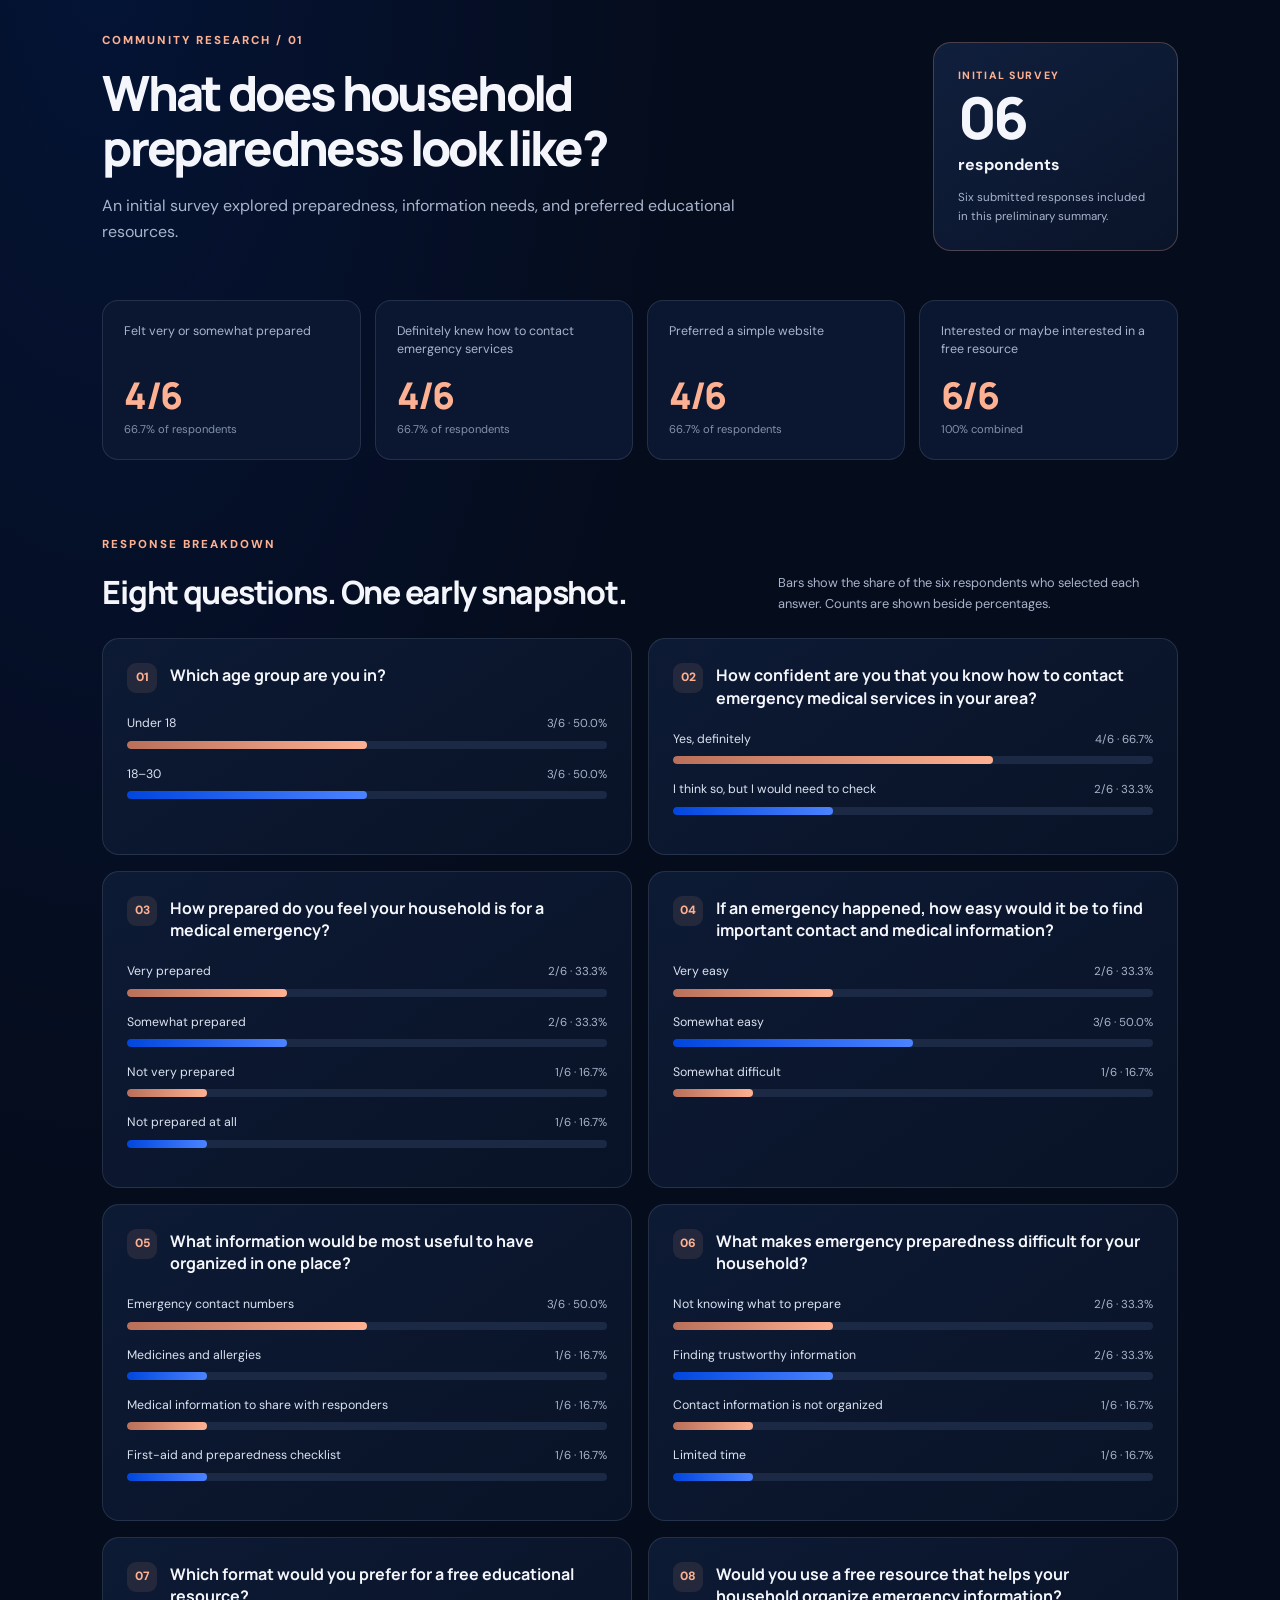
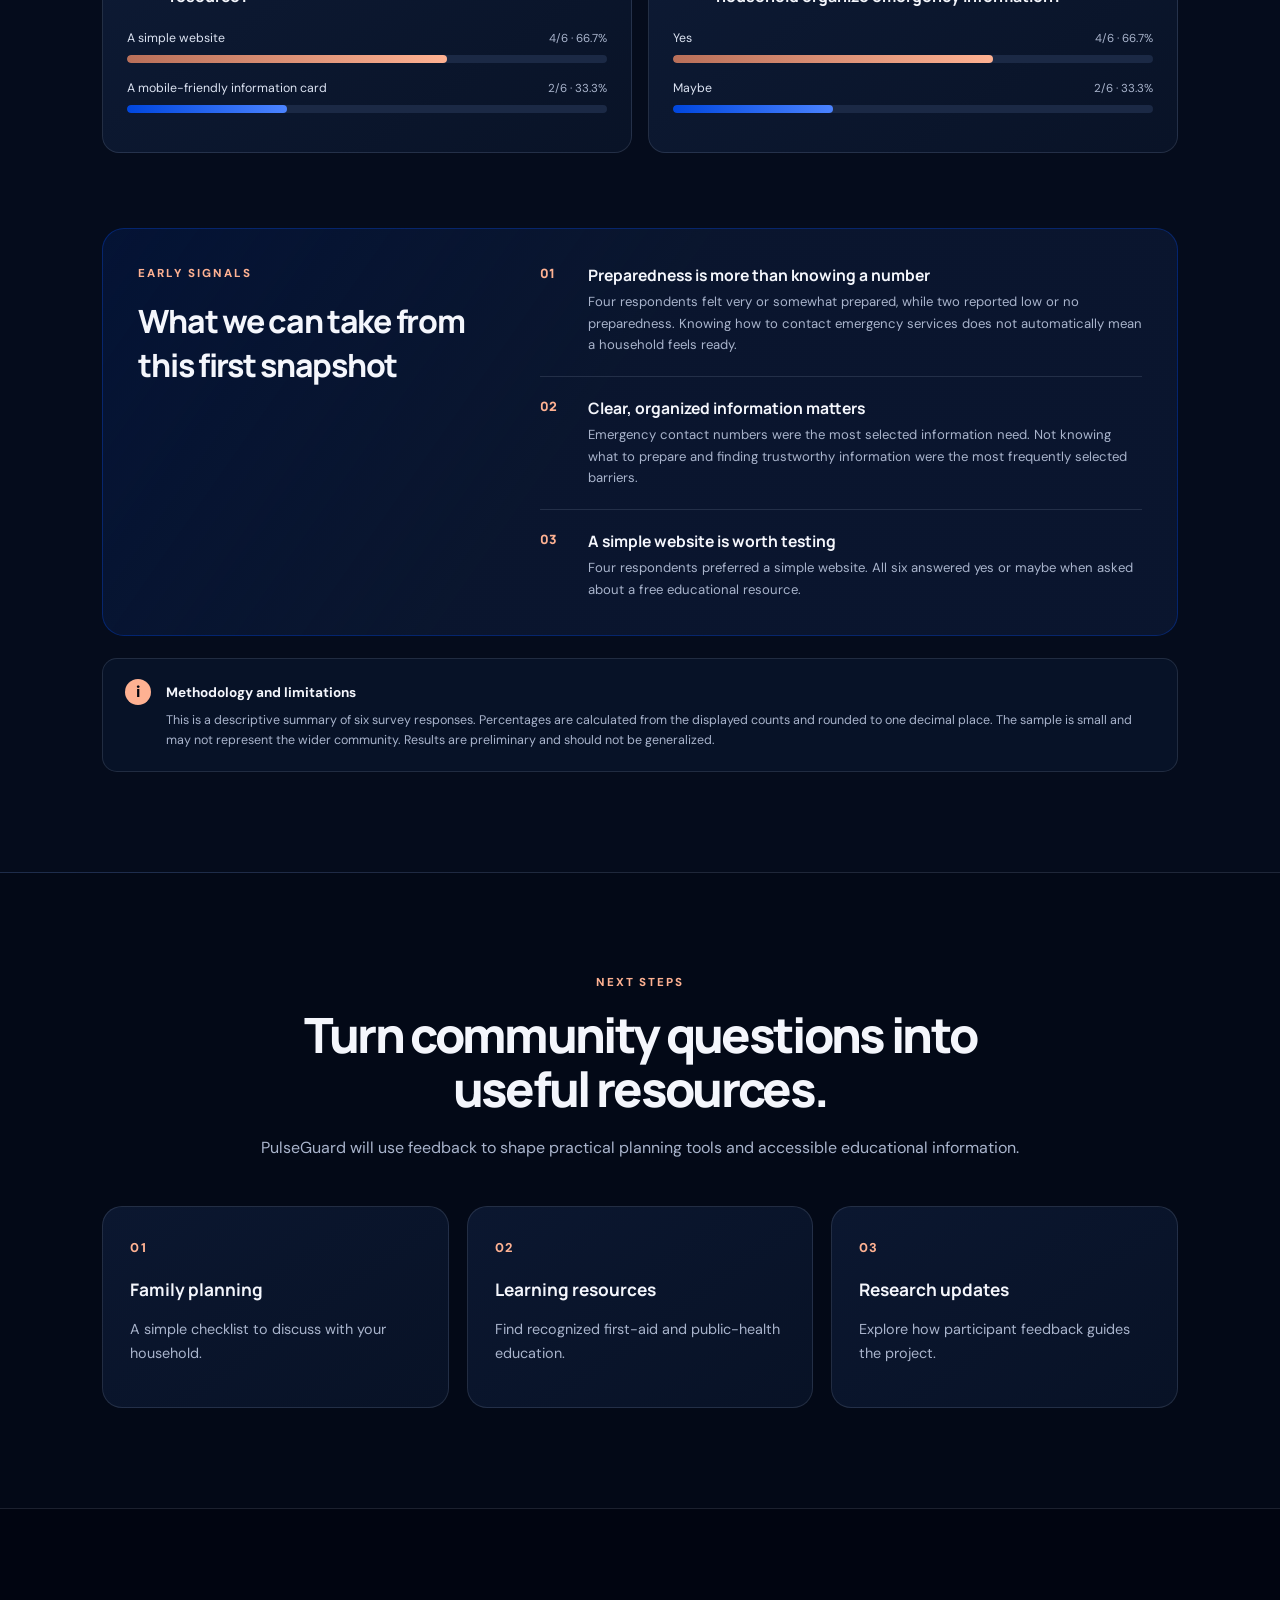
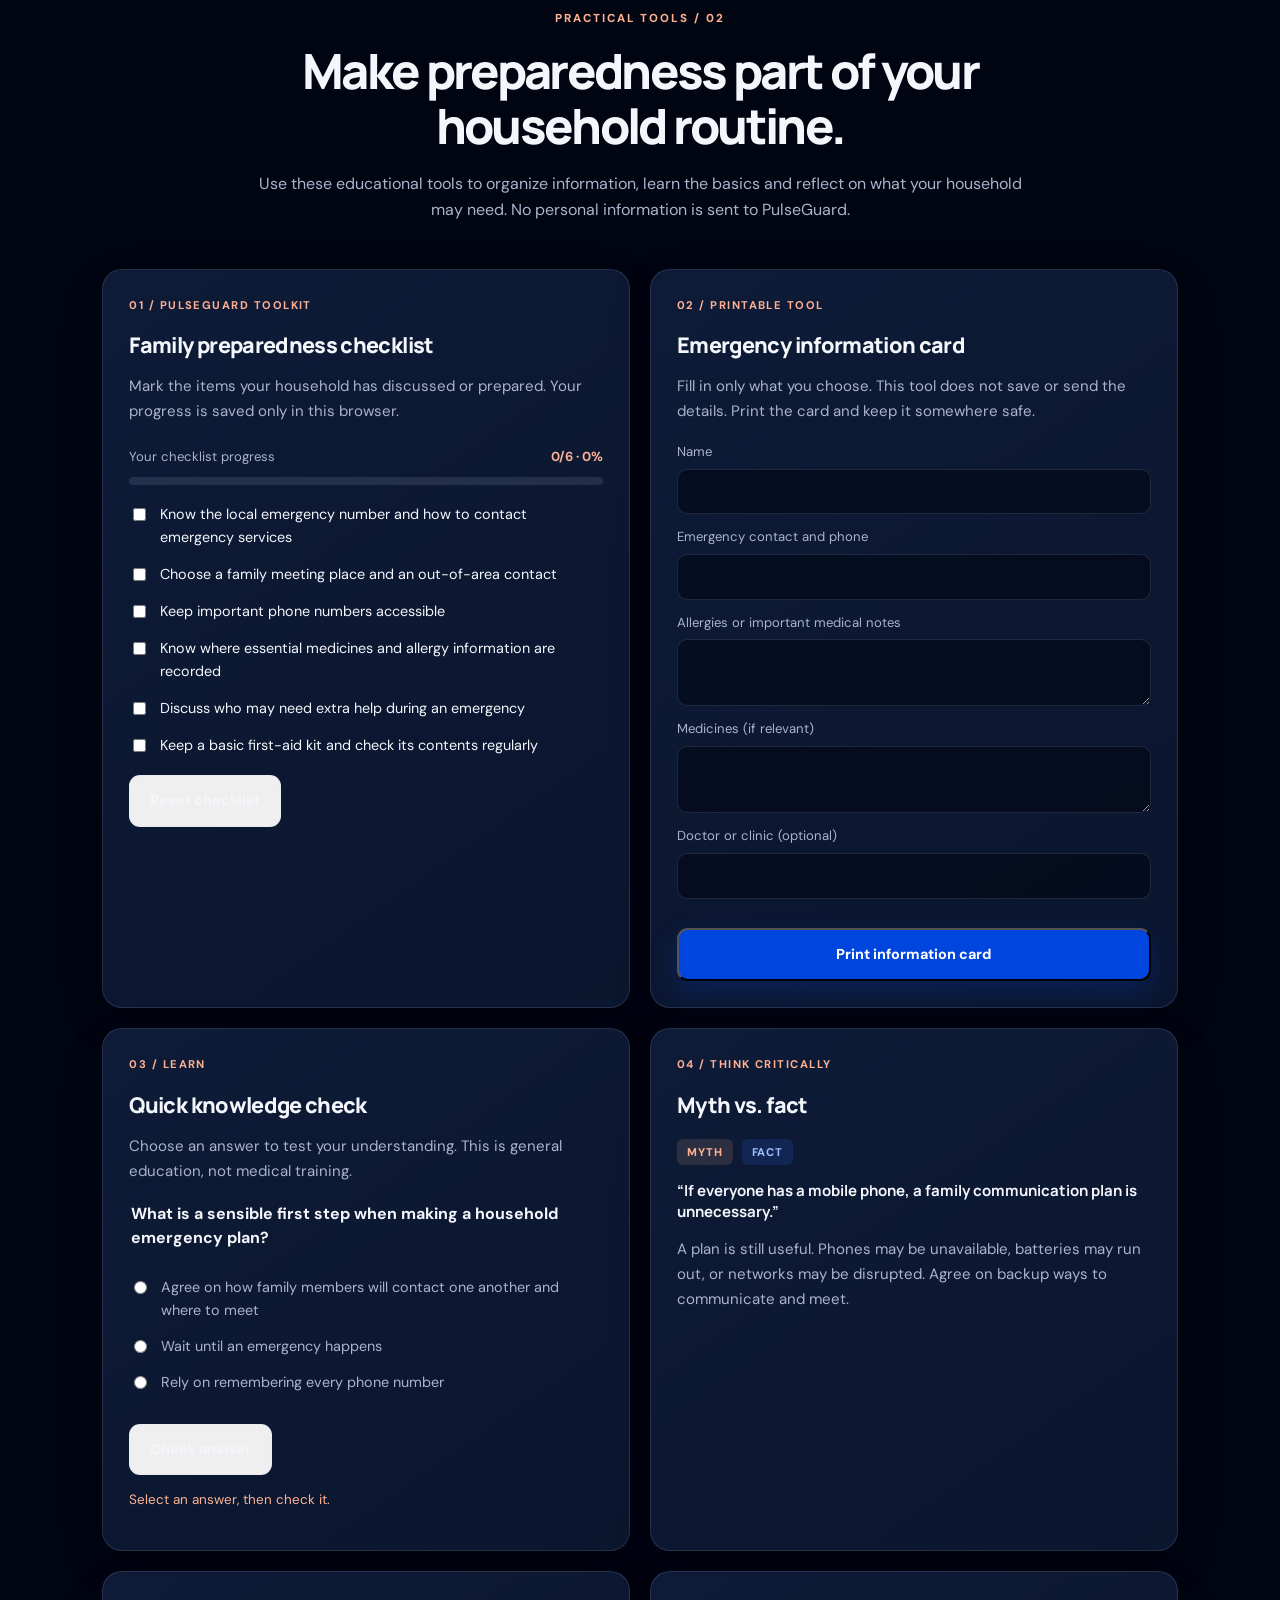
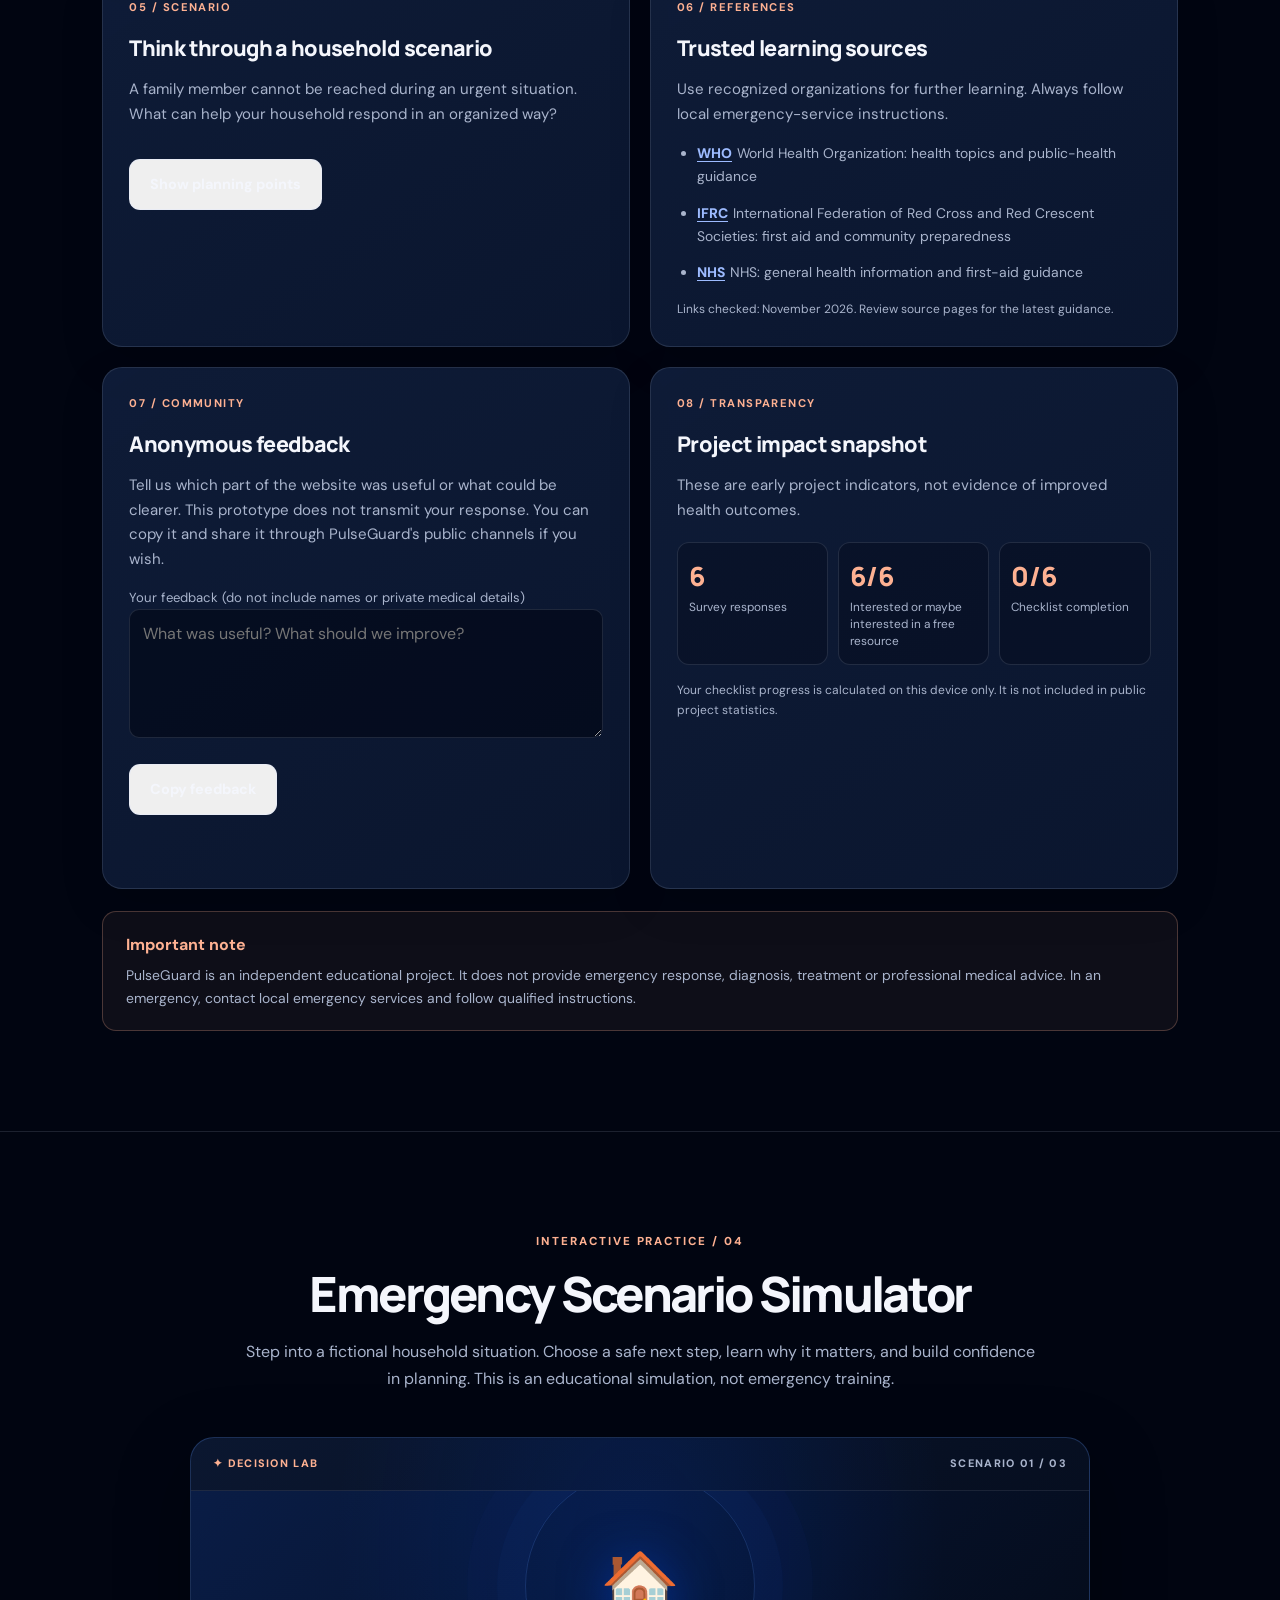
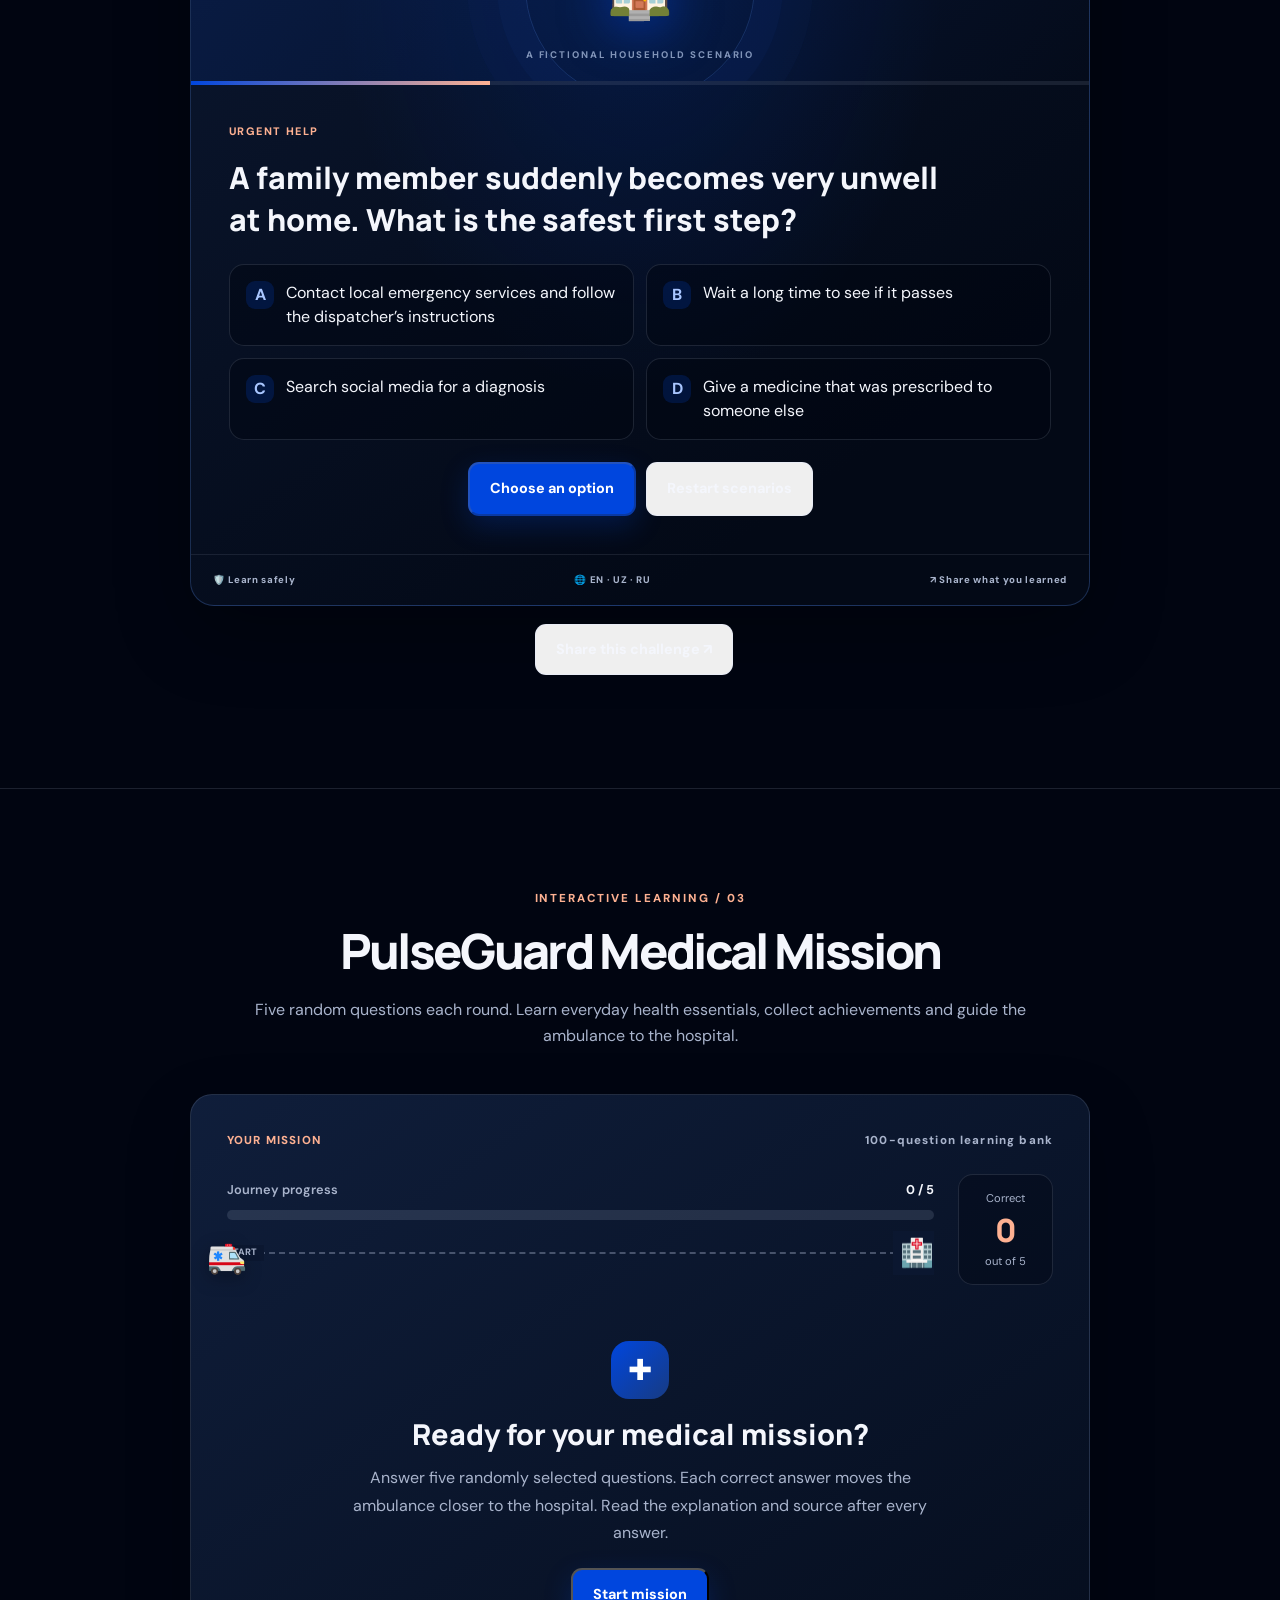
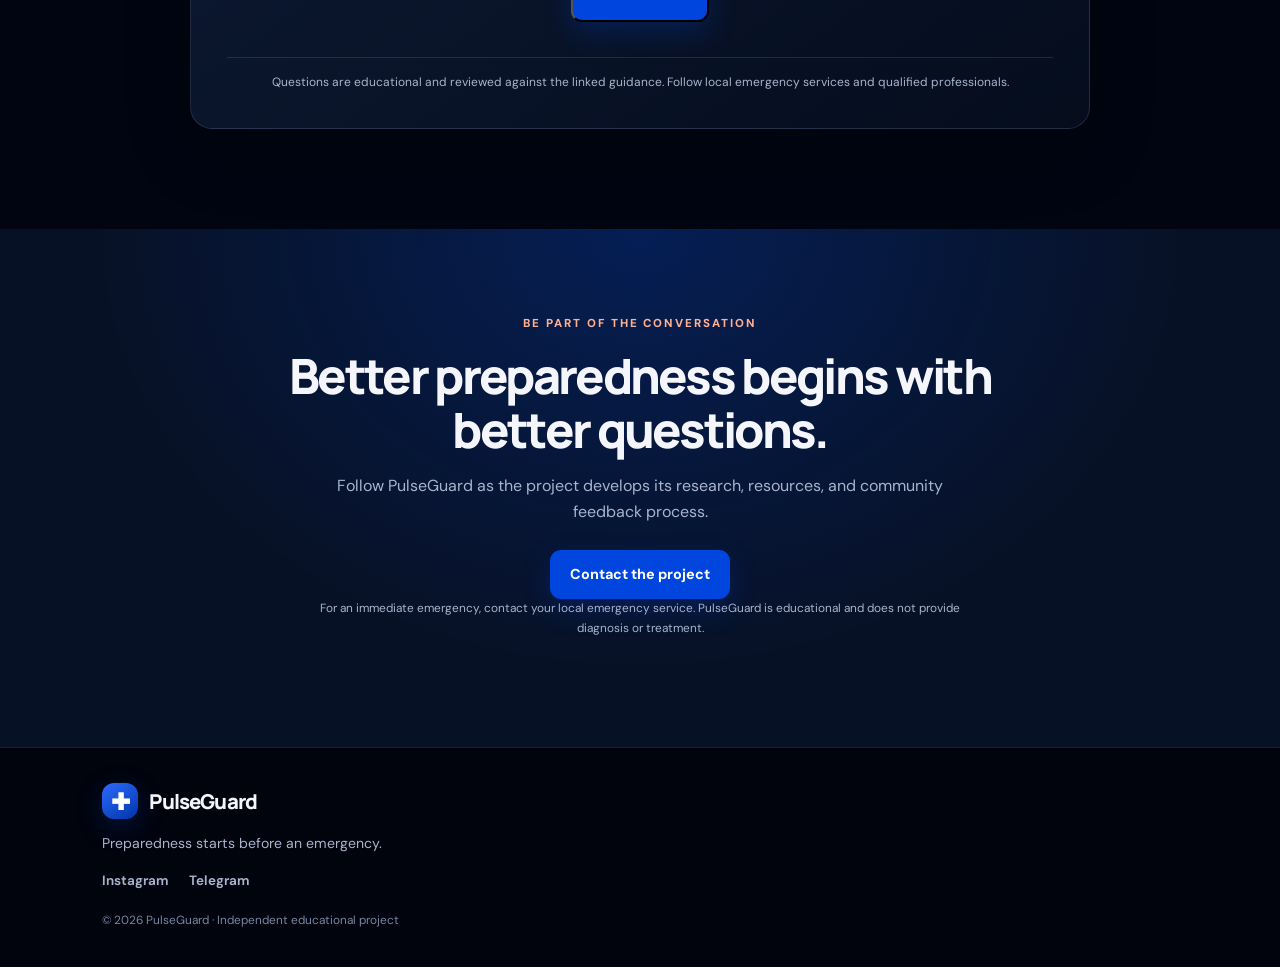
==== commit 805d61ae: "Add files via upload" ====
--- a/index.html
+++ b/index.html
@@ -234,6 +234,22 @@
     </section>
 
 
+    <section class="section scenario-section" id="scenario-simulator">
+      <div class="section-intro">
+        <p class="eyebrow">INTERACTIVE PRACTICE / 04</p>
+        <h2>Emergency Scenario Simulator</h2>
+        <p>Step into a fictional household situation. Choose a safe next step, learn why it matters, and build confidence in planning. This is an educational simulation, not emergency training.</p>
+      </div>
+      <div class="scenario-game" id="scenarioGame">
+        <div class="scenario-game-head"><span>✦  DECISION LAB</span><span id="scenarioStepLabel">SCENARIO 01 / 03</span></div>
+        <div class="scenario-visual" aria-hidden="true"><div class="scenario-orbit"></div><div class="scenario-visual-icon" id="scenarioVisualIcon">🏠</div><div class="scenario-visual-caption">A FICTIONAL HOUSEHOLD SCENARIO</div></div>
+        <div class="scenario-progress"><span id="scenarioProgress"></span></div>
+        <div class="scenario-content"><p class="eyebrow" id="scenarioCategory">HOUSEHOLD PREPAREDNESS</p><h3 id="scenarioQuestion">A family member suddenly becomes very unwell at home. What is the safest first step?</h3><div class="scenario-choices" id="scenarioChoices"></div><div class="scenario-feedback" id="scenarioFeedback" aria-live="polite" hidden></div><div class="scenario-controls"><button class="button primary" id="scenarioContinue" type="button" disabled>Choose an option</button><button class="button secondary" id="scenarioRestart" type="button">Restart scenarios</button></div></div>
+        <div class="scenario-game-foot"><span>🛡️ Learn safely</span><span>🌐 EN · UZ · RU</span><span>↗ Share what you learned</span></div>
+      </div>
+      <p class="scenario-share-row"><button class="button secondary" id="scenarioShare" type="button">Share this challenge ↗</button><span id="scenarioShareStatus" aria-live="polite"></span></p>
+    </section>
+
     <section class="section mission-section" id="medical-mission">
       <div class="section-intro">
         <p class="eyebrow" id="missionEyebrow">INTERACTIVE LEARNING / 03</p>
--- a/styles.css
+++ b/styles.css
@@ -1,193 +1,193 @@
-@import url('https://fonts.googleapis.com/css2?family=DM+Sans:wght@400;500;600;700&family=Manrope:wght@400;500;600;700;800&display=swap');
-
-:root {
-  --midnight: #010511;
-  --azure: #0046DE;
-  --azure-bright: #2D6BFF;
-  --coral: #FEB192;
-  --surface: #0B1730;
-  --surface-2: #101F3D;
-  --text: #F4F6FC;
-  --muted: #A9B4CC;
-  --line: rgba(169,180,204,.16);
-  --glow: rgba(0,70,222,.24);
-  --radius: 20px;
-  --content: 1160px;
-}
-
-* { box-sizing: border-box; }
-html { scroll-behavior: smooth; scroll-padding-top: 90px; }
-body { margin: 0; background: var(--midnight); color: var(--text); font-family: 'DM Sans', Arial, sans-serif; line-height: 1.65; }
-a { color: inherit; text-decoration: none; }
-button, select { font: inherit; }
-
-.sr-only { position:absolute; width:1px; height:1px; padding:0; margin:-1px; overflow:hidden; clip:rect(0,0,0,0); white-space:nowrap; border:0; }
-
-.header { min-height: 76px; padding: 0 7vw; display:flex; align-items:center; justify-content:space-between; gap:28px; position:sticky; top:0; z-index:20; background:rgba(1,5,17,.88); backdrop-filter:blur(18px); border-bottom:1px solid var(--line); }
-
-.brand { display:flex; align-items:center; gap:11px; font:800 1.28rem 'Manrope',sans-serif; letter-spacing:-.04em; white-space:nowrap; }
-.brand-icon { display:grid; place-items:center; width:36px; height:36px; border-radius:12px; color:white; background:linear-gradient(145deg,var(--azure-bright),#0034A8); box-shadow:0 8px 28px var(--glow); font-size:1.45rem; }
-
-.header nav { display:flex; gap:30px; color:var(--muted); font-size:.9rem; font-weight:600; }
-.header nav a:hover, .social-links a:hover { color:var(--coral); }
-
-.language-wrap select { color:var(--text); background:var(--surface); border:1px solid var(--line); border-radius:10px; padding:9px 11px; outline:none; }
-.language-wrap option { background:var(--surface); }
-
-.menu-toggle { display:none; color:var(--text); background:transparent; border:0; font-size:1.5rem; cursor:pointer; }
-
-.hero { min-height:650px; padding:92px 9vw 100px; display:grid; grid-template-columns:1.1fr .9fr; align-items:center; gap:5vw; position:relative; overflow:hidden; background:radial-gradient(ellipse at 78% 22%,rgba(0,70,222,.24),transparent 40%),linear-gradient(115deg,#010511 35%,#07132B 100%); }
-
-.hero-content { max-width:690px; position:relative; z-index:2; }
-.eyebrow { margin:0 0 16px; color:var(--coral); font-size:.72rem; font-weight:800; letter-spacing:.17em; text-transform:uppercase; }
-
-.hero h1 { margin:0 0 24px; max-width:760px; font:800 clamp(2.8rem,5.4vw,5.2rem)/1.04 'Manrope',sans-serif; letter-spacing:-.065em; }
-.hero h1 span { color:var(--coral); }
-.hero-text { max-width:590px; color:#C2CCE0; font-size:1.12rem; }
-
-.actions { display:flex; flex-wrap:wrap; gap:13px; margin:32px 0 20px; }
-.button { display:inline-flex; justify-content:center; align-items:center; padding:13px 20px; border-radius:11px; font-size:.9rem; font-weight:750; transition:transform .2s ease,background .2s ease; }
-.button:hover { transform:translateY(-2px); }
-.primary { background:var(--azure); color:white; box-shadow:0 10px 28px rgba(0,70,222,.24); }
-.primary:hover { background:#155BFA; }
-.secondary { border:1px solid rgba(220,229,255,.35); color:var(--text); }
-.disclaimer { max-width:570px; color:#8997B2; font-size:.76rem; }
-
-.hero-visual { min-height:390px; display:grid; place-items:center; position:relative; }
-.orbit { position:absolute; width:340px; height:340px; border:1px solid rgba(93,143,255,.3); border-radius:50%; }
-.orbit-one { box-shadow:0 0 90px rgba(0,70,222,.12); }
-.orbit-two { width:265px; height:265px; border-style:dashed; border-color:rgba(254,177,146,.35); }
-
-.medical-card { width:215px; height:235px; padding:28px; border:1px solid rgba(255,255,255,.65); border-radius:25px; background:linear-gradient(145deg,#F7F9FF,#DDE7FF); box-shadow:0 28px 90px rgba(0,0,0,.45); transform:rotate(-7deg); position:relative; }
-.medical-cross { display:grid; place-items:center; width:96px; height:96px; margin:9px auto; border-radius:24px; color:white; background:linear-gradient(145deg,var(--azure-bright),#0034A8); font-size:5.2rem; line-height:1; }
-.medical-line { height:9px; margin:14px 0; border-radius:20px; background:#C7D4EF; }
-.medical-line.short { width:65%; }
-.medical-heart { position:absolute; right:-24px; bottom:22px; display:grid; place-items:center; width:60px; height:60px; border:5px solid #F7F9FF; border-radius:19px; background:var(--coral); color:#29150E; font-size:2rem; }
-
-.floating-tag { position:absolute; right:-8px; bottom:18px; padding:12px 16px; border:1px solid var(--line); border-radius:12px; background:var(--surface); color:var(--text); font-size:.78rem; font-weight:700; box-shadow:0 16px 45px #0008; }
-.tag-dot { display:inline-block; width:8px; height:8px; margin-right:9px; border-radius:50%; background:var(--coral); box-shadow:0 0 12px var(--coral); }
-.hero-index { position:absolute; right:7vw; bottom:28px; color:#667491; font-size:.68rem; letter-spacing:.16em; }
-
-.trust-strip { display:grid; grid-template-columns:repeat(3,1fr); padding:24px 8vw; background:#071126; border-top:1px solid var(--line); border-bottom:1px solid var(--line); }
-.trust-strip div { display:flex; flex-direction:column; align-items:center; text-align:center; border-right:1px solid var(--line); }
-.trust-strip div:last-child { border:0; }
-.trust-strip strong { color:var(--coral); font:750 1rem 'Manrope',sans-serif; }
-.trust-strip span { color:var(--muted); font-size:.8rem; }
-
-.section { padding:100px 8vw; }
-.section-intro { max-width:790px; margin:0 auto 45px; text-align:center; }
-.section-intro h2, .research-heading-row h2, .closing h2 { margin:0 0 18px; color:var(--text); font:800 clamp(2rem,3.8vw,3.5rem)/1.12 'Manrope',sans-serif; letter-spacing:-.055em; }
-.section-intro > p:last-child { color:var(--muted); }
-
-.values, .resource-grid { display:grid; grid-template-columns:repeat(3,1fr); gap:18px; max-width:var(--content); margin:auto; }
-.value-card, .resource-grid article { padding:27px; border:1px solid var(--line); border-radius:var(--radius); background:linear-gradient(145deg,var(--surface),#081226); }
-.value-icon { display:grid; place-items:center; width:44px; height:44px; border-radius:14px; color:var(--coral); background:rgba(254,177,146,.1); font-size:1.5rem; }
-.value-card h3, .resource-grid h3 { color:var(--text); font:700 1.08rem 'Manrope',sans-serif; }
-.value-card p, .resource-grid p { color:var(--muted); font-size:.9rem; }
-
-.research-section { padding:100px 8vw; background:radial-gradient(ellipse at 8% 0%,rgba(0,70,222,.13),transparent 35%),#050C1C; border-top:1px solid var(--line); border-bottom:1px solid var(--line); }
-
-.research-heading-row { display:grid; grid-template-columns:1fr 245px; gap:45px; align-items:center; max-width:var(--content); margin:0 auto 38px; }
-.research-heading-row h2 { max-width:760px; }
-.research-lead { max-width:700px; color:var(--muted); }
-.sample-card { padding:24px; border:1px solid rgba(254,177,146,.25); border-radius:18px; background:linear-gradient(145deg,#101F3D,#0A1429); display:flex; flex-direction:column; }
-.sample-kicker { color:var(--coral); font-size:.66rem; font-weight:800; letter-spacing:.15em; }
-.sample-number { margin:5px 0; color:var(--text); font:800 3.6rem/1 'Manrope',sans-serif; letter-spacing:-.06em; }
-.sample-card > span:nth-of-type(2) { font-weight:700; }
-.sample-card small { margin-top:10px; color:var(--muted); font-size:.72rem; }
-.metric-grid { display:grid; grid-template-columns:repeat(4,1fr); gap:14px; max-width:var(--content); margin:0 auto 75px; }
-.metric-card { min-height:150px; padding:21px; border:1px solid var(--line); border-radius:16px; background:var(--surface); display:flex; flex-direction:column; justify-content:space-between; }
-.metric-label { min-height:48px; color:var(--muted); font-size:.78rem; line-height:1.45; }
-.metric-card strong { color:var(--coral); font:800 2.3rem 'Manrope',sans-serif; letter-spacing:-.05em; }
-.metric-foot { color:#8290AC; font-size:.7rem; }
-
-.chart-intro { max-width:var(--content); margin:0 auto 24px; display:flex; justify-content:space-between; align-items:end; gap:25px; }
-.chart-intro h3, .insight-title h3 { margin:0; font:750 clamp(1.5rem,2.5vw,2.1rem) 'Manrope',sans-serif; letter-spacing:-.04em; }
-.chart-intro > p { max-width:400px; margin:0; color:var(--muted); font-size:.8rem; }
-
-.chart-grid { display:grid; grid-template-columns:repeat(2,minmax(0,1fr)); gap:16px; max-width:var(--content); margin:auto; }
-.chart-card { padding:24px; border:1px solid var(--line); border-radius:17px; background:linear-gradient(145deg,#0D1A34,#091327); min-width:0; }
-.chart-topline { display:flex; align-items:flex-start; gap:13px; margin-bottom:20px; }
-.chart-number { flex:0 0 30px; display:grid; place-items:center; width:30px; height:30px; border-radius:9px; color:var(--coral); background:rgba(254,177,146,.1); font-size:.75rem; font-weight:800; }
-.chart-card h4 { margin:1px 0 0; font:700 1rem/1.4 'Manrope',sans-serif; }
-
-.chart-row { margin:15px 0; }
-.chart-label-line { display:flex; justify-content:space-between; align-items:baseline; gap:12px; margin-bottom:7px; font-size:.77rem; }
-.chart-label { color:#DCE3F2; }
-.chart-value { flex:0 0 auto; color:var(--muted); font-variant-numeric:tabular-nums; font-size:.72rem; }
-.bar-track { height:8px; overflow:hidden; border-radius:20px; background:#1B2945; }
-.bar-fill { height:100%; width:0; border-radius:20px; background:linear-gradient(90deg,var(--azure),#4B83FF); transition:width .7s ease; }
-.chart-row:nth-of-type(even) .bar-fill { background:linear-gradient(90deg,#B96F59,var(--coral)); }
-
-.insight-panel { display:grid; grid-template-columns:.75fr 1.25fr; gap:40px; max-width:var(--content); margin:75px auto 0; padding:35px; border:1px solid rgba(0,70,222,.35); border-radius:22px; background:linear-gradient(125deg,rgba(0,70,222,.13),rgba(11,23,48,.92) 45%); }
-
-.insight-list article { display:grid; grid-template-columns:35px 1fr; gap:13px; padding:0 0 20px; margin:0 0 20px; border-bottom:1px solid var(--line); }
-.insight-list article:last-child { padding:0; margin:0; border:0; }
-.insight-list article > span { color:var(--coral); font:800 .8rem 'Manrope',sans-serif; }
-.insight-list h4 { margin:0 0 5px; font:700 .98rem 'Manrope',sans-serif; }
-.insight-list p { margin:0; color:var(--muted); font-size:.82rem; }
-
-.method-note { display:flex; gap:15px; max-width:var(--content); margin:22px auto 0; padding:20px 22px; border:1px solid var(--line); border-radius:15px; background:rgba(11,23,48,.62); }
-.method-icon { flex:0 0 26px; display:grid; place-items:center; width:26px; height:26px; border-radius:50%; color:var(--midnight); background:var(--coral); font-weight:800; }
-.method-note strong { font-size:.85rem; }
-.method-note p { margin:4px 0 0; color:var(--muted); font-size:.78rem; }
-
-.resource-section { background:#030917; }
-.resource-grid article > span { color:var(--coral); font-weight:800; font-size:.8rem; letter-spacing:.1em; }
-
-.closing { padding:85px 8vw; text-align:center; background:radial-gradient(ellipse at 50% 0%,rgba(0,70,222,.25),transparent 60%),#071126; }
-.closing h2 { max-width:800px; margin:0 auto 15px; }
-.closing > p:not(.eyebrow) { max-width:650px; margin:0 auto 24px; color:var(--muted); }
-.closing .dark { margin:25px auto 0; color:#8794AE; font-size:.74rem; }
-
-footer { padding:35px 8vw; background:#01040D; color:#A9B4CC; border-top:1px solid var(--line); }
-footer .brand { color:var(--text); }
-footer p { margin:13px 0; font-size:.88rem; }
-footer small { color:#7886A2; font-size:.74rem; }
-.social-links { display:flex; gap:20px; margin:14px 0; font-size:.84rem; font-weight:650; }
-
-@media (max-width:900px) {
-  .header { padding:0 5vw; }
-  .hero { padding:75px 7vw 90px; }
-  .section, .research-section { padding:75px 6vw; }
-  .metric-grid { grid-template-columns:repeat(2,1fr); }
-  .insight-panel { grid-template-columns:1fr; gap:20px; }
-}
-
-@media (max-width:760px) {
-  .header { min-height:68px; }
-  .menu-toggle { display:block; order:3; }
-  .header nav { display:none; position:absolute; top:68px; left:0; right:0; padding:20px 7vw; flex-direction:column; gap:16px; background:#071126; border-bottom:1px solid var(--line); }
-  .header nav.open { display:flex; }
-  .hero { grid-template-columns:1fr; padding:60px 7vw 78px; }
-  .hero-visual { min-height:320px; }
-  .orbit { width:285px; height:285px; }
-  .orbit-two { width:225px; height:225px; }
-  .floating-tag { right:0; bottom:0; }
-  .trust-strip { padding:20px 3vw; }
-  .trust-strip span { font-size:.68rem; }
-  .values, .resource-grid { grid-template-columns:1fr; }
-  .research-heading-row { grid-template-columns:1fr; gap:20px; }
-  .sample-card { max-width:100%; }
-  .chart-intro { display:block; }
-  .chart-intro > p { margin-top:12px; }
-  .chart-grid { grid-template-columns:1fr; }
-}
-
-@media (max-width:420px) {
-  .hero h1 { font-size:2.65rem; }
-  .metric-grid { gap:9px; }
-  .metric-card { padding:15px; min-height:145px; }
-  .metric-card strong { font-size:1.9rem; }
-  .metric-label { font-size:.72rem; }
-  .chart-card { padding:19px; }
-  .chart-label-line { font-size:.72rem; }
-  .insight-panel { padding:23px; }
-}
-
-@media (prefers-reduced-motion:reduce) {
-  *, *::before, *::after { scroll-behavior:auto !important; transition:none !important; animation:none !important; }
-} 
+@import url('https://fonts.googleapis.com/css2?family=DM+Sans:wght@400;500;600;700&family=Manrope:wght@400;500;600;700;800&display=swap');
+
+:root {
+  --midnight: #010511;
+  --azure: #0046DE;
+  --azure-bright: #2D6BFF;
+  --coral: #FEB192;
+  --surface: #0B1730;
+  --surface-2: #101F3D;
+  --text: #F4F6FC;
+  --muted: #A9B4CC;
+  --line: rgba(169,180,204,.16);
+  --glow: rgba(0,70,222,.24);
+  --radius: 20px;
+  --content: 1160px;
+}
+
+* { box-sizing: border-box; }
+html { scroll-behavior: smooth; scroll-padding-top: 90px; }
+body { margin: 0; background: var(--midnight); color: var(--text); font-family: 'DM Sans', Arial, sans-serif; line-height: 1.65; }
+a { color: inherit; text-decoration: none; }
+button, select { font: inherit; }
+
+.sr-only { position:absolute; width:1px; height:1px; padding:0; margin:-1px; overflow:hidden; clip:rect(0,0,0,0); white-space:nowrap; border:0; }
+
+.header { min-height: 76px; padding: 0 7vw; display:flex; align-items:center; justify-content:space-between; gap:28px; position:sticky; top:0; z-index:20; background:rgba(1,5,17,.88); backdrop-filter:blur(18px); border-bottom:1px solid var(--line); }
+
+.brand { display:flex; align-items:center; gap:11px; font:800 1.28rem 'Manrope',sans-serif; letter-spacing:-.04em; white-space:nowrap; }
+.brand-icon { display:grid; place-items:center; width:36px; height:36px; border-radius:12px; color:white; background:linear-gradient(145deg,var(--azure-bright),#0034A8); box-shadow:0 8px 28px var(--glow); font-size:1.45rem; }
+
+.header nav { display:flex; gap:30px; color:var(--muted); font-size:.9rem; font-weight:600; }
+.header nav a:hover, .social-links a:hover { color:var(--coral); }
+
+.language-wrap select { color:var(--text); background:var(--surface); border:1px solid var(--line); border-radius:10px; padding:9px 11px; outline:none; }
+.language-wrap option { background:var(--surface); }
+
+.menu-toggle { display:none; color:var(--text); background:transparent; border:0; font-size:1.5rem; cursor:pointer; }
+
+.hero { min-height:650px; padding:92px 9vw 100px; display:grid; grid-template-columns:1.1fr .9fr; align-items:center; gap:5vw; position:relative; overflow:hidden; background:radial-gradient(ellipse at 78% 22%,rgba(0,70,222,.24),transparent 40%),linear-gradient(115deg,#010511 35%,#07132B 100%); }
+
+.hero-content { max-width:690px; position:relative; z-index:2; }
+.eyebrow { margin:0 0 16px; color:var(--coral); font-size:.72rem; font-weight:800; letter-spacing:.17em; text-transform:uppercase; }
+
+.hero h1 { margin:0 0 24px; max-width:760px; font:800 clamp(2.8rem,5.4vw,5.2rem)/1.04 'Manrope',sans-serif; letter-spacing:-.065em; }
+.hero h1 span { color:var(--coral); }
+.hero-text { max-width:590px; color:#C2CCE0; font-size:1.12rem; }
+
+.actions { display:flex; flex-wrap:wrap; gap:13px; margin:32px 0 20px; }
+.button { display:inline-flex; justify-content:center; align-items:center; padding:13px 20px; border-radius:11px; font-size:.9rem; font-weight:750; transition:transform .2s ease,background .2s ease; }
+.button:hover { transform:translateY(-2px); }
+.primary { background:var(--azure); color:white; box-shadow:0 10px 28px rgba(0,70,222,.24); }
+.primary:hover { background:#155BFA; }
+.secondary { border:1px solid rgba(220,229,255,.35); color:var(--text); }
+.disclaimer { max-width:570px; color:#8997B2; font-size:.76rem; }
+
+.hero-visual { min-height:390px; display:grid; place-items:center; position:relative; }
+.orbit { position:absolute; width:340px; height:340px; border:1px solid rgba(93,143,255,.3); border-radius:50%; }
+.orbit-one { box-shadow:0 0 90px rgba(0,70,222,.12); }
+.orbit-two { width:265px; height:265px; border-style:dashed; border-color:rgba(254,177,146,.35); }
+
+.medical-card { width:215px; height:235px; padding:28px; border:1px solid rgba(255,255,255,.65); border-radius:25px; background:linear-gradient(145deg,#F7F9FF,#DDE7FF); box-shadow:0 28px 90px rgba(0,0,0,.45); transform:rotate(-7deg); position:relative; }
+.medical-cross { display:grid; place-items:center; width:96px; height:96px; margin:9px auto; border-radius:24px; color:white; background:linear-gradient(145deg,var(--azure-bright),#0034A8); font-size:5.2rem; line-height:1; }
+.medical-line { height:9px; margin:14px 0; border-radius:20px; background:#C7D4EF; }
+.medical-line.short { width:65%; }
+.medical-heart { position:absolute; right:-24px; bottom:22px; display:grid; place-items:center; width:60px; height:60px; border:5px solid #F7F9FF; border-radius:19px; background:var(--coral); color:#29150E; font-size:2rem; }
+
+.floating-tag { position:absolute; right:-8px; bottom:18px; padding:12px 16px; border:1px solid var(--line); border-radius:12px; background:var(--surface); color:var(--text); font-size:.78rem; font-weight:700; box-shadow:0 16px 45px #0008; }
+.tag-dot { display:inline-block; width:8px; height:8px; margin-right:9px; border-radius:50%; background:var(--coral); box-shadow:0 0 12px var(--coral); }
+.hero-index { position:absolute; right:7vw; bottom:28px; color:#667491; font-size:.68rem; letter-spacing:.16em; }
+
+.trust-strip { display:grid; grid-template-columns:repeat(3,1fr); padding:24px 8vw; background:#071126; border-top:1px solid var(--line); border-bottom:1px solid var(--line); }
+.trust-strip div { display:flex; flex-direction:column; align-items:center; text-align:center; border-right:1px solid var(--line); }
+.trust-strip div:last-child { border:0; }
+.trust-strip strong { color:var(--coral); font:750 1rem 'Manrope',sans-serif; }
+.trust-strip span { color:var(--muted); font-size:.8rem; }
+
+.section { padding:100px 8vw; }
+.section-intro { max-width:790px; margin:0 auto 45px; text-align:center; }
+.section-intro h2, .research-heading-row h2, .closing h2 { margin:0 0 18px; color:var(--text); font:800 clamp(2rem,3.8vw,3.5rem)/1.12 'Manrope',sans-serif; letter-spacing:-.055em; }
+.section-intro > p:last-child { color:var(--muted); }
+
+.values, .resource-grid { display:grid; grid-template-columns:repeat(3,1fr); gap:18px; max-width:var(--content); margin:auto; }
+.value-card, .resource-grid article { padding:27px; border:1px solid var(--line); border-radius:var(--radius); background:linear-gradient(145deg,var(--surface),#081226); }
+.value-icon { display:grid; place-items:center; width:44px; height:44px; border-radius:14px; color:var(--coral); background:rgba(254,177,146,.1); font-size:1.5rem; }
+.value-card h3, .resource-grid h3 { color:var(--text); font:700 1.08rem 'Manrope',sans-serif; }
+.value-card p, .resource-grid p { color:var(--muted); font-size:.9rem; }
+
+.research-section { padding:100px 8vw; background:radial-gradient(ellipse at 8% 0%,rgba(0,70,222,.13),transparent 35%),#050C1C; border-top:1px solid var(--line); border-bottom:1px solid var(--line); }
+
+.research-heading-row { display:grid; grid-template-columns:1fr 245px; gap:45px; align-items:center; max-width:var(--content); margin:0 auto 38px; }
+.research-heading-row h2 { max-width:760px; }
+.research-lead { max-width:700px; color:var(--muted); }
+.sample-card { padding:24px; border:1px solid rgba(254,177,146,.25); border-radius:18px; background:linear-gradient(145deg,#101F3D,#0A1429); display:flex; flex-direction:column; }
+.sample-kicker { color:var(--coral); font-size:.66rem; font-weight:800; letter-spacing:.15em; }
+.sample-number { margin:5px 0; color:var(--text); font:800 3.6rem/1 'Manrope',sans-serif; letter-spacing:-.06em; }
+.sample-card > span:nth-of-type(2) { font-weight:700; }
+.sample-card small { margin-top:10px; color:var(--muted); font-size:.72rem; }
+.metric-grid { display:grid; grid-template-columns:repeat(4,1fr); gap:14px; max-width:var(--content); margin:0 auto 75px; }
+.metric-card { min-height:150px; padding:21px; border:1px solid var(--line); border-radius:16px; background:var(--surface); display:flex; flex-direction:column; justify-content:space-between; }
+.metric-label { min-height:48px; color:var(--muted); font-size:.78rem; line-height:1.45; }
+.metric-card strong { color:var(--coral); font:800 2.3rem 'Manrope',sans-serif; letter-spacing:-.05em; }
+.metric-foot { color:#8290AC; font-size:.7rem; }
+
+.chart-intro { max-width:var(--content); margin:0 auto 24px; display:flex; justify-content:space-between; align-items:end; gap:25px; }
+.chart-intro h3, .insight-title h3 { margin:0; font:750 clamp(1.5rem,2.5vw,2.1rem) 'Manrope',sans-serif; letter-spacing:-.04em; }
+.chart-intro > p { max-width:400px; margin:0; color:var(--muted); font-size:.8rem; }
+
+.chart-grid { display:grid; grid-template-columns:repeat(2,minmax(0,1fr)); gap:16px; max-width:var(--content); margin:auto; }
+.chart-card { padding:24px; border:1px solid var(--line); border-radius:17px; background:linear-gradient(145deg,#0D1A34,#091327); min-width:0; }
+.chart-topline { display:flex; align-items:flex-start; gap:13px; margin-bottom:20px; }
+.chart-number { flex:0 0 30px; display:grid; place-items:center; width:30px; height:30px; border-radius:9px; color:var(--coral); background:rgba(254,177,146,.1); font-size:.75rem; font-weight:800; }
+.chart-card h4 { margin:1px 0 0; font:700 1rem/1.4 'Manrope',sans-serif; }
+
+.chart-row { margin:15px 0; }
+.chart-label-line { display:flex; justify-content:space-between; align-items:baseline; gap:12px; margin-bottom:7px; font-size:.77rem; }
+.chart-label { color:#DCE3F2; }
+.chart-value { flex:0 0 auto; color:var(--muted); font-variant-numeric:tabular-nums; font-size:.72rem; }
+.bar-track { height:8px; overflow:hidden; border-radius:20px; background:#1B2945; }
+.bar-fill { height:100%; width:0; border-radius:20px; background:linear-gradient(90deg,var(--azure),#4B83FF); transition:width .7s ease; }
+.chart-row:nth-of-type(even) .bar-fill { background:linear-gradient(90deg,#B96F59,var(--coral)); }
+
+.insight-panel { display:grid; grid-template-columns:.75fr 1.25fr; gap:40px; max-width:var(--content); margin:75px auto 0; padding:35px; border:1px solid rgba(0,70,222,.35); border-radius:22px; background:linear-gradient(125deg,rgba(0,70,222,.13),rgba(11,23,48,.92) 45%); }
+
+.insight-list article { display:grid; grid-template-columns:35px 1fr; gap:13px; padding:0 0 20px; margin:0 0 20px; border-bottom:1px solid var(--line); }
+.insight-list article:last-child { padding:0; margin:0; border:0; }
+.insight-list article > span { color:var(--coral); font:800 .8rem 'Manrope',sans-serif; }
+.insight-list h4 { margin:0 0 5px; font:700 .98rem 'Manrope',sans-serif; }
+.insight-list p { margin:0; color:var(--muted); font-size:.82rem; }
+
+.method-note { display:flex; gap:15px; max-width:var(--content); margin:22px auto 0; padding:20px 22px; border:1px solid var(--line); border-radius:15px; background:rgba(11,23,48,.62); }
+.method-icon { flex:0 0 26px; display:grid; place-items:center; width:26px; height:26px; border-radius:50%; color:var(--midnight); background:var(--coral); font-weight:800; }
+.method-note strong { font-size:.85rem; }
+.method-note p { margin:4px 0 0; color:var(--muted); font-size:.78rem; }
+
+.resource-section { background:#030917; }
+.resource-grid article > span { color:var(--coral); font-weight:800; font-size:.8rem; letter-spacing:.1em; }
+
+.closing { padding:85px 8vw; text-align:center; background:radial-gradient(ellipse at 50% 0%,rgba(0,70,222,.25),transparent 60%),#071126; }
+.closing h2 { max-width:800px; margin:0 auto 15px; }
+.closing > p:not(.eyebrow) { max-width:650px; margin:0 auto 24px; color:var(--muted); }
+.closing .dark { margin:25px auto 0; color:#8794AE; font-size:.74rem; }
+
+footer { padding:35px 8vw; background:#01040D; color:#A9B4CC; border-top:1px solid var(--line); }
+footer .brand { color:var(--text); }
+footer p { margin:13px 0; font-size:.88rem; }
+footer small { color:#7886A2; font-size:.74rem; }
+.social-links { display:flex; gap:20px; margin:14px 0; font-size:.84rem; font-weight:650; }
+
+@media (max-width:900px) {
+  .header { padding:0 5vw; }
+  .hero { padding:75px 7vw 90px; }
+  .section, .research-section { padding:75px 6vw; }
+  .metric-grid { grid-template-columns:repeat(2,1fr); }
+  .insight-panel { grid-template-columns:1fr; gap:20px; }
+}
+
+@media (max-width:760px) {
+  .header { min-height:68px; }
+  .menu-toggle { display:block; order:3; }
+  .header nav { display:none; position:absolute; top:68px; left:0; right:0; padding:20px 7vw; flex-direction:column; gap:16px; background:#071126; border-bottom:1px solid var(--line); }
+  .header nav.open { display:flex; }
+  .hero { grid-template-columns:1fr; padding:60px 7vw 78px; }
+  .hero-visual { min-height:320px; }
+  .orbit { width:285px; height:285px; }
+  .orbit-two { width:225px; height:225px; }
+  .floating-tag { right:0; bottom:0; }
+  .trust-strip { padding:20px 3vw; }
+  .trust-strip span { font-size:.68rem; }
+  .values, .resource-grid { grid-template-columns:1fr; }
+  .research-heading-row { grid-template-columns:1fr; gap:20px; }
+  .sample-card { max-width:100%; }
+  .chart-intro { display:block; }
+  .chart-intro > p { margin-top:12px; }
+  .chart-grid { grid-template-columns:1fr; }
+}
+
+@media (max-width:420px) {
+  .hero h1 { font-size:2.65rem; }
+  .metric-grid { gap:9px; }
+  .metric-card { padding:15px; min-height:145px; }
+  .metric-card strong { font-size:1.9rem; }
+  .metric-label { font-size:.72rem; }
+  .chart-card { padding:19px; }
+  .chart-label-line { font-size:.72rem; }
+  .insight-panel { padding:23px; }
+}
+
+@media (prefers-reduced-motion:reduce) {
+  *, *::before, *::after { scroll-behavior:auto !important; transition:none !important; animation:none !important; }
+} 
 
 
 /* Phase 3 additions: use the existing PulseGuard palette and visual language. */
@@ -292,3 +292,20 @@
 .mission-footnote { margin-top:23px; padding-top:15px; border-top:1px solid var(--line); text-align:center; }
 @media(max-width:650px) { .mission-hero { grid-template-columns:1fr; gap:12px; } .mission-score { justify-self:end; display:flex; align-items:center; gap:9px; padding:8px 13px; } .mission-score strong { font-size:1.4rem; } .mission-score small { display:none; } .mission-options { grid-template-columns:1fr; } .mission-option { min-height:55px; } }
 @media(prefers-reduced-motion:reduce) { .mission-ambulance,.mission-track span,.mission-option { transition:none!important; } }
+
+/* Phase 4: cinematic decision simulator */
+.scenario-section{border-top:1px solid var(--line)}
+.scenario-game{max-width:900px;margin:36px auto 0;border:1px solid rgba(70,112,190,.35);border-radius:24px;overflow:hidden;background:radial-gradient(ellipse at 50% 15%,rgba(0,70,222,.18),transparent 48%),linear-gradient(145deg,#0b1730,#030916 78%);box-shadow:0 25px 75px rgba(0,0,0,.32)}
+.scenario-game-head,.scenario-game-foot{display:flex;justify-content:space-between;gap:12px;flex-wrap:wrap;padding:17px 22px;color:var(--muted);font-size:.68rem;font-weight:800;letter-spacing:.12em;border-bottom:1px solid rgba(169,180,204,.12)}
+.scenario-game-head span:first-child{color:var(--coral)}
+.scenario-visual{min-height:190px;display:grid;place-items:center;position:relative;overflow:hidden;background:linear-gradient(120deg,rgba(0,70,222,.13),rgba(1,5,17,.1))}
+.scenario-orbit{position:absolute;width:230px;height:230px;border:1px solid rgba(80,130,230,.23);border-radius:50%;box-shadow:0 0 0 28px rgba(45,107,255,.035),0 0 0 58px rgba(45,107,255,.025)}
+.scenario-visual-icon{position:relative;font-size:4rem;filter:drop-shadow(0 8px 24px rgba(0,70,222,.5));animation:scenarioFloat 3.2s ease-in-out infinite}
+.scenario-visual-caption{position:absolute;bottom:18px;color:#8194b8;font-size:.6rem;letter-spacing:.2em;font-weight:800}
+@keyframes scenarioFloat{50%{transform:translateY(-7px)}}
+.scenario-progress{height:4px;background:rgba(169,180,204,.12)}.scenario-progress span{display:block;height:100%;width:33.333%;background:linear-gradient(90deg,var(--azure),var(--coral));transition:width .4s}
+.scenario-content{padding:clamp(22px,4vw,38px)}.scenario-content h3{font:800 clamp(1.3rem,3vw,1.9rem) 'Manrope',sans-serif;line-height:1.4;max-width:730px;margin:8px 0 22px}.scenario-content>.eyebrow{color:var(--coral);font-size:.68rem;letter-spacing:.13em}
+.scenario-choices{display:grid;grid-template-columns:1fr 1fr;gap:12px}.scenario-choice{display:flex;gap:12px;align-items:flex-start;text-align:left;min-height:78px;padding:16px;border:1px solid var(--line);border-radius:15px;background:rgba(1,5,17,.45);color:var(--text);font:inherit;line-height:1.5;cursor:pointer;transition:.2s}.scenario-choice:hover:not(:disabled),.scenario-choice.selected{border-color:#4d86ff;background:rgba(0,70,222,.13);transform:translateY(-2px)}.scenario-choice:disabled{cursor:default;opacity:.85}.scenario-choice b{display:grid;place-items:center;flex:0 0 28px;height:28px;border-radius:9px;background:rgba(0,70,222,.2);color:#a9c6ff}.scenario-choice.best{border-color:#45b985;background:rgba(69,185,133,.1)}.scenario-choice.other{border-color:rgba(254,177,146,.45)}.scenario-feedback{margin-top:18px;padding:17px;border:1px solid var(--line);border-left:3px solid var(--coral);border-radius:13px;background:rgba(1,5,17,.42);color:var(--muted);line-height:1.65}.scenario-feedback strong{color:var(--text)}.scenario-controls{display:flex;gap:10px;flex-wrap:wrap;justify-content:center;margin-top:22px}.scenario-game-foot{border-top:1px solid rgba(169,180,204,.12);border-bottom:0;font-size:.6rem;letter-spacing:.07em}.scenario-share-row{display:flex;align-items:center;justify-content:center;gap:12px;flex-wrap:wrap;margin-top:18px;color:var(--muted);font-size:.8rem}
+@media(max-width:650px){.scenario-choices{grid-template-columns:1fr}.scenario-game-head,.scenario-game-foot{padding:14px}.scenario-game-foot{justify-content:center}}
+/* Keep the ambulance facing the direction of travel and fully on its route. */
+.mission-ambulance{transform:translateX(-50%) scaleX(-1);transform-origin:center;left:0;will-change:left}
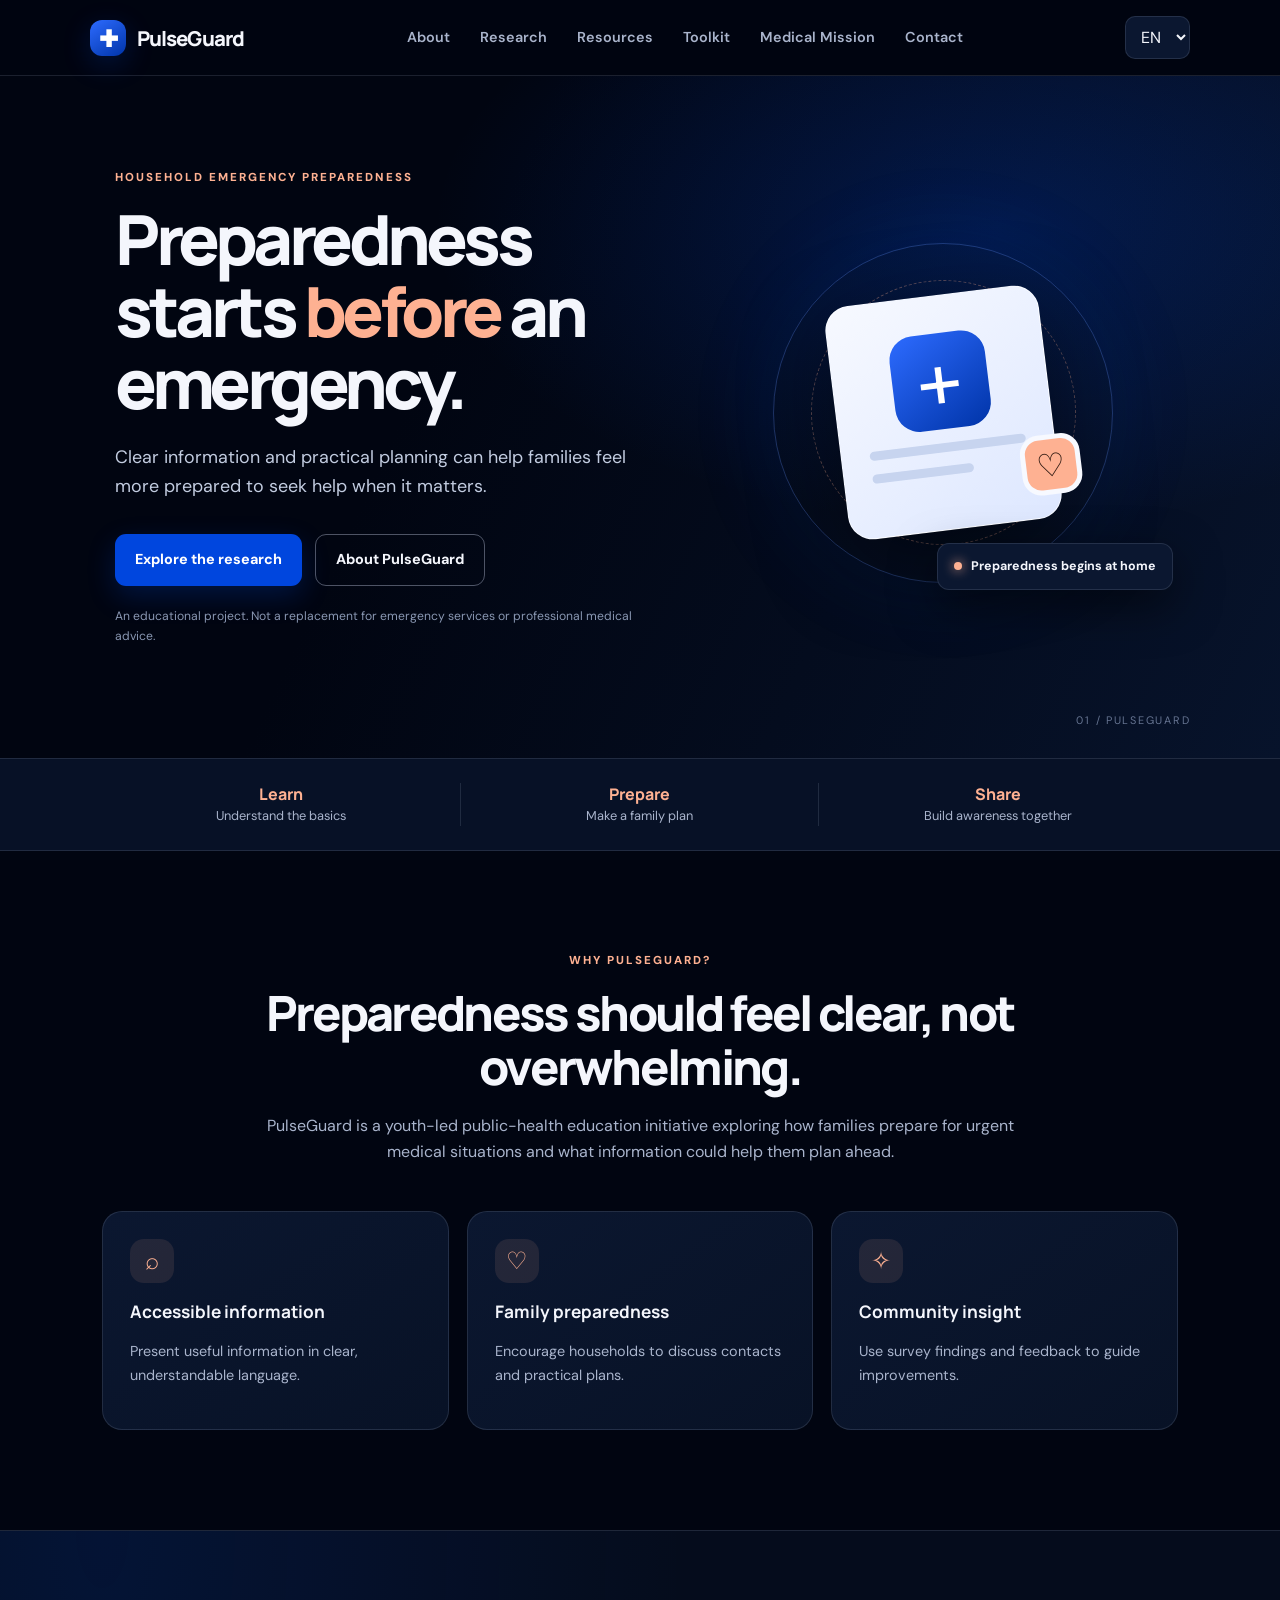
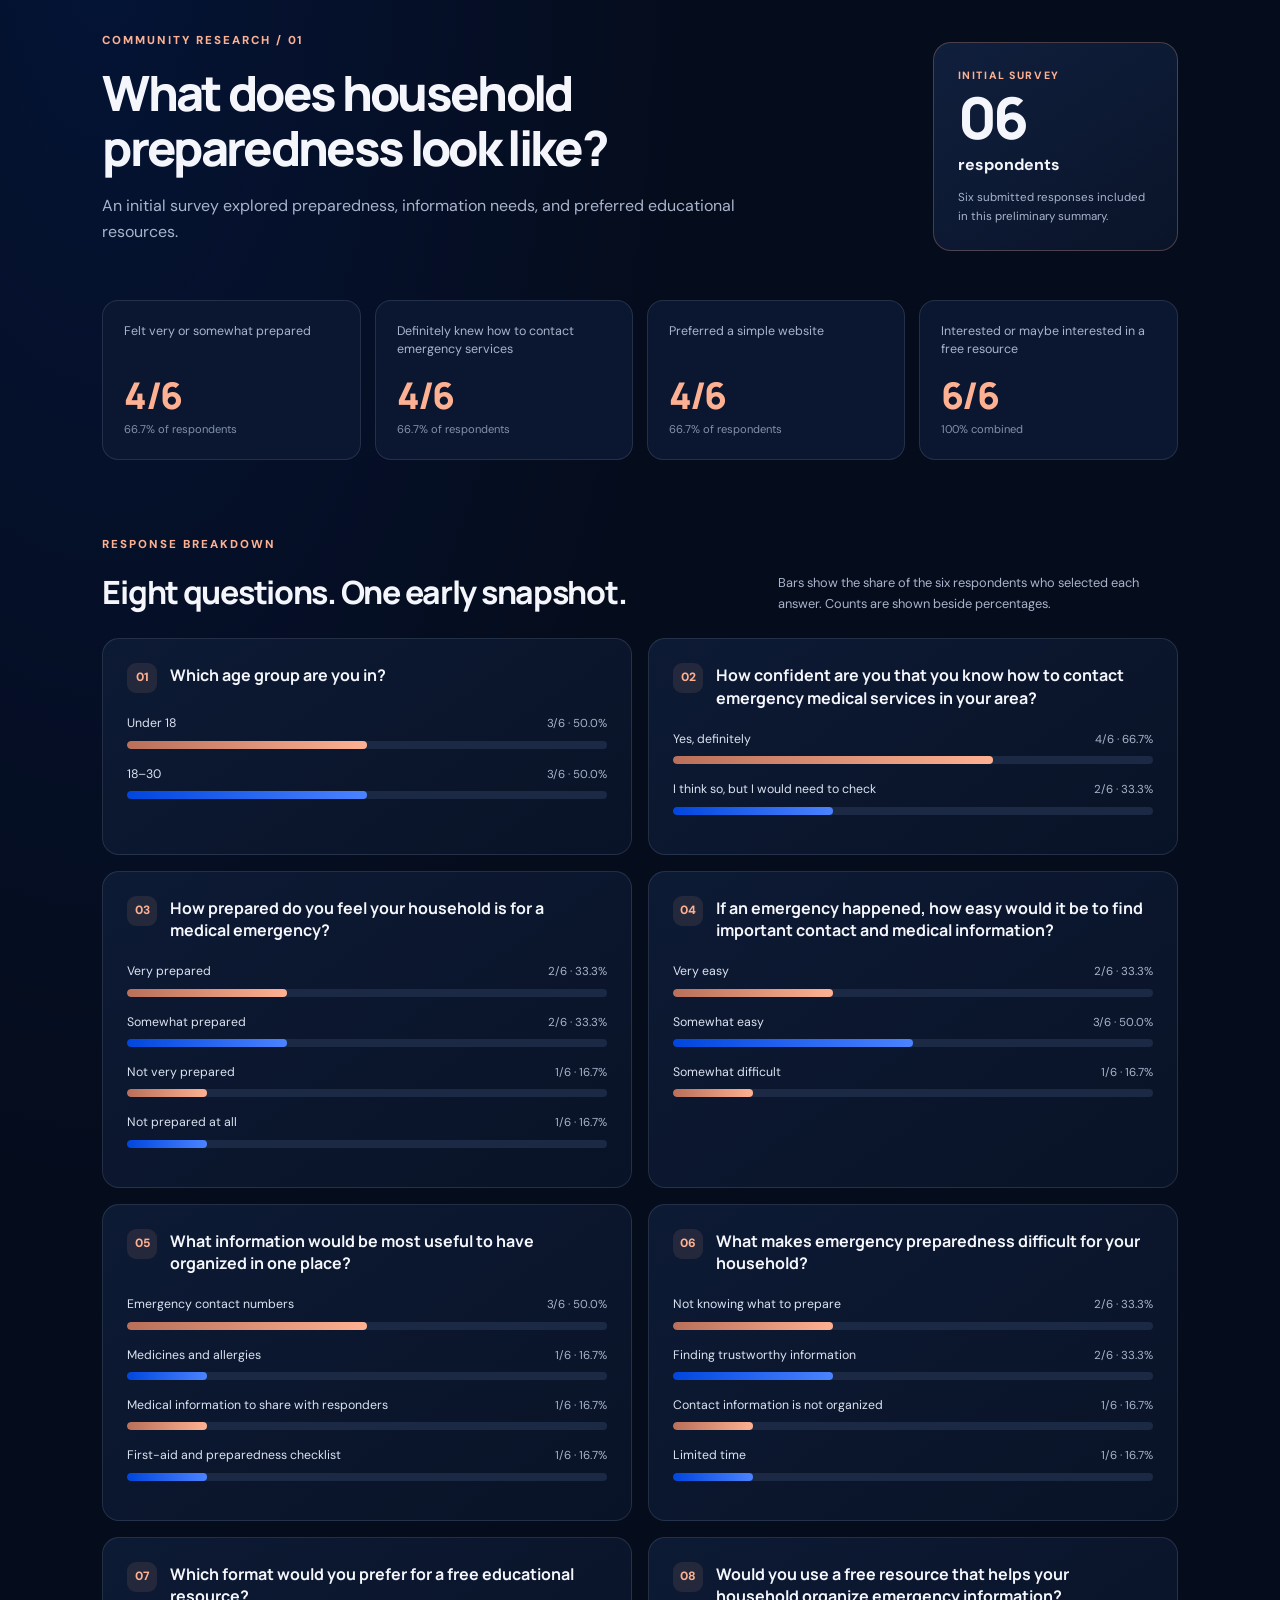
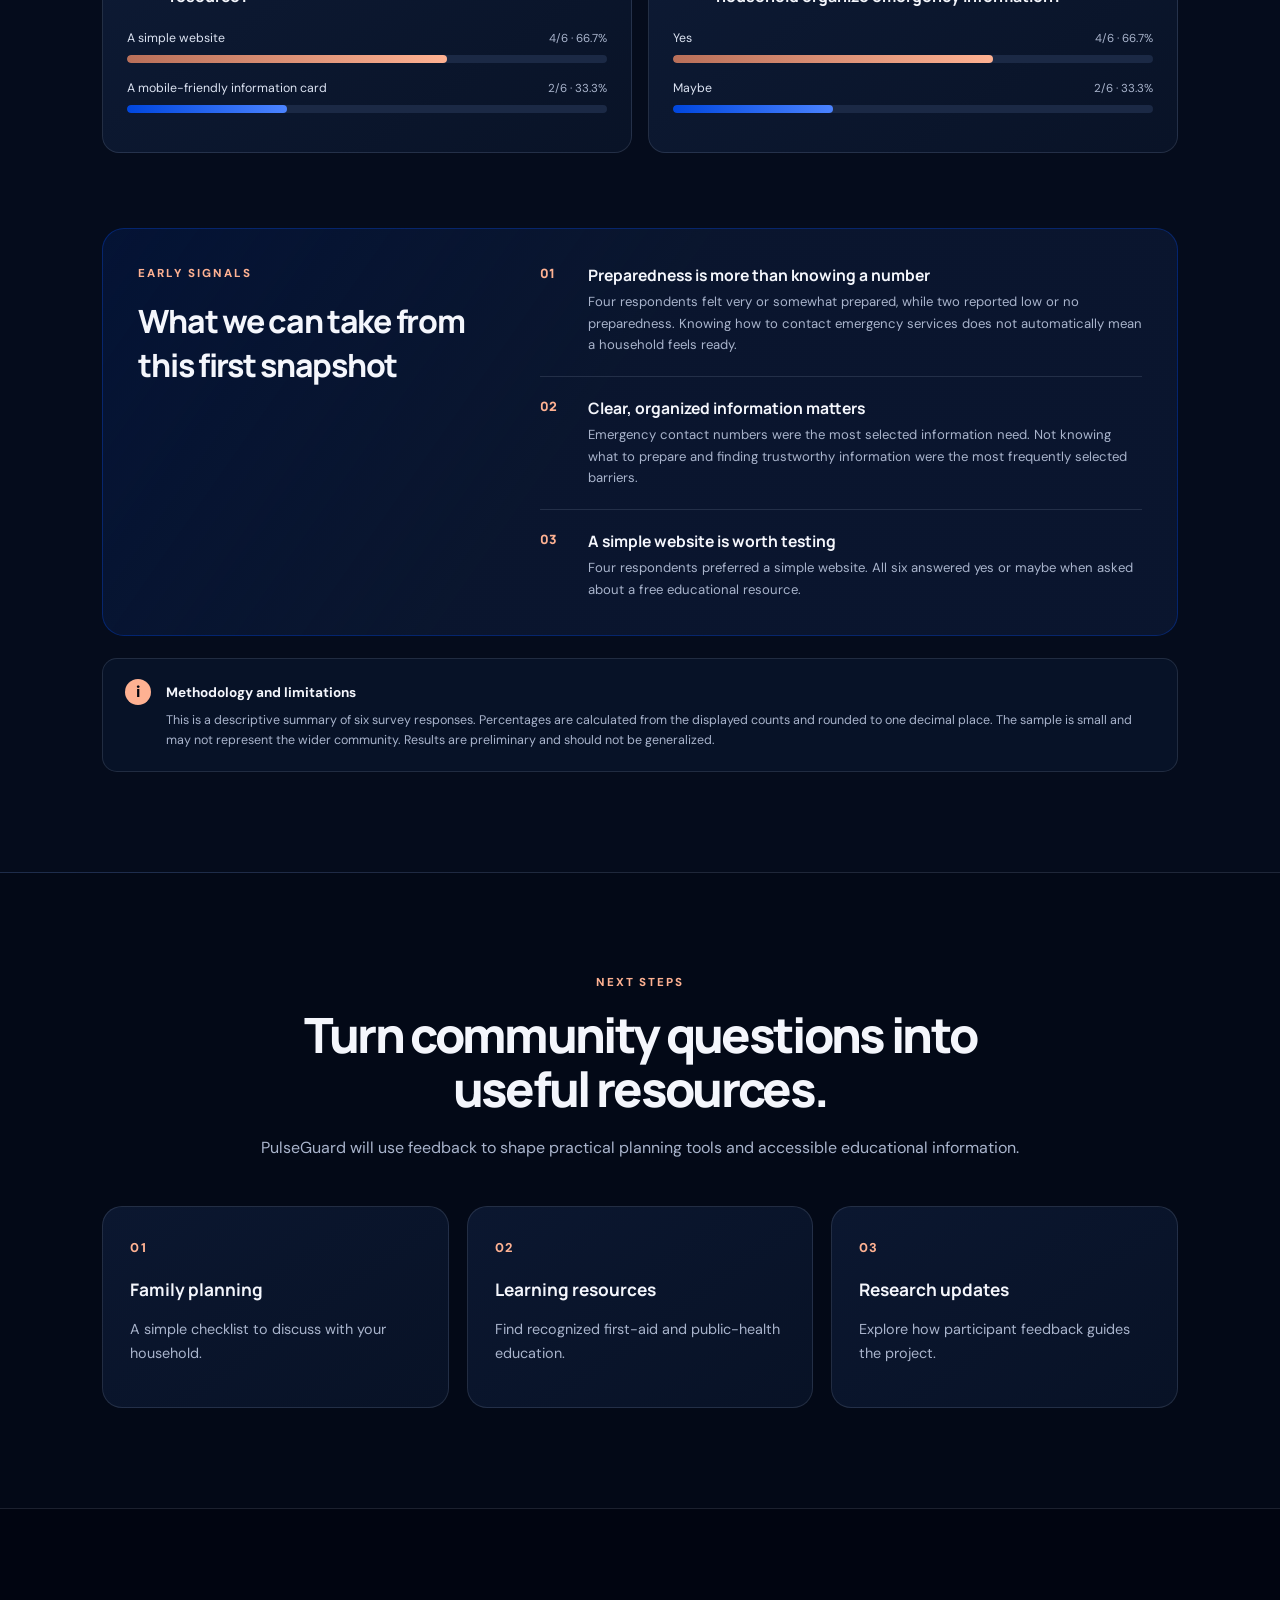
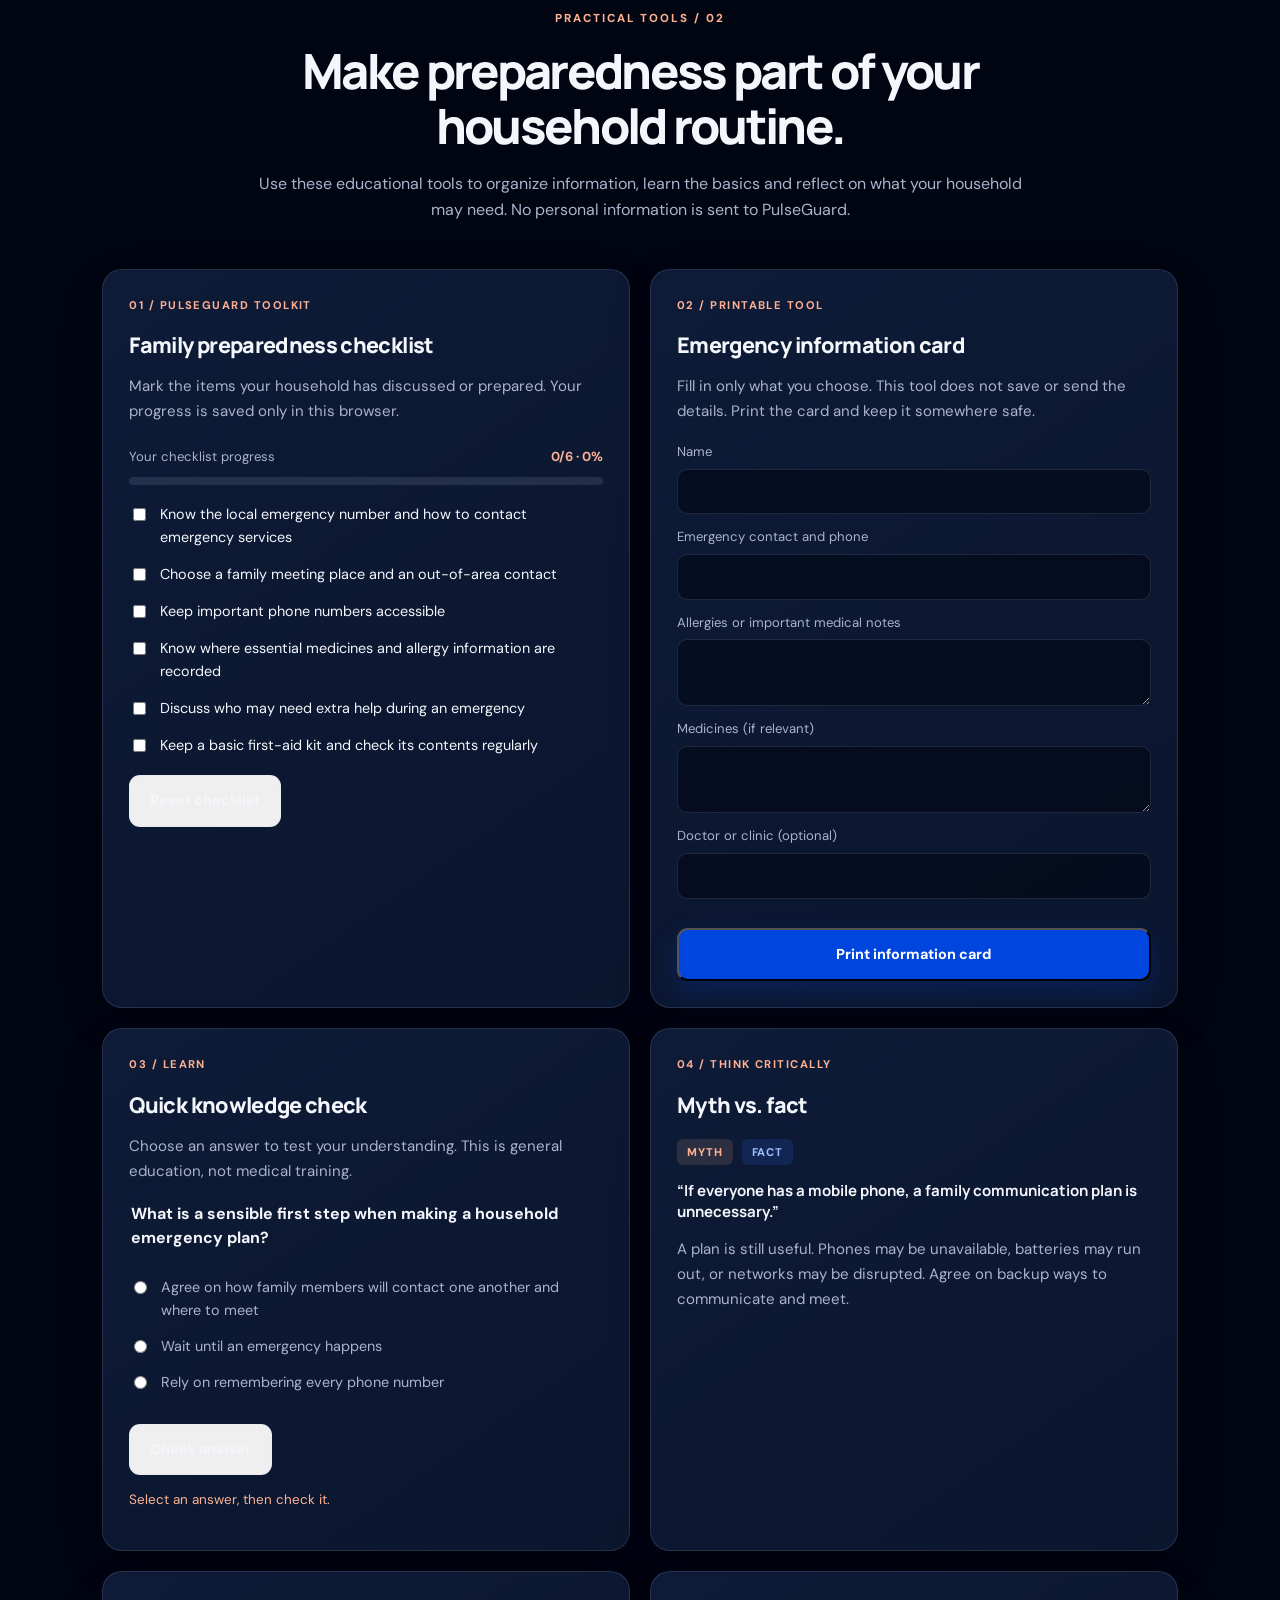
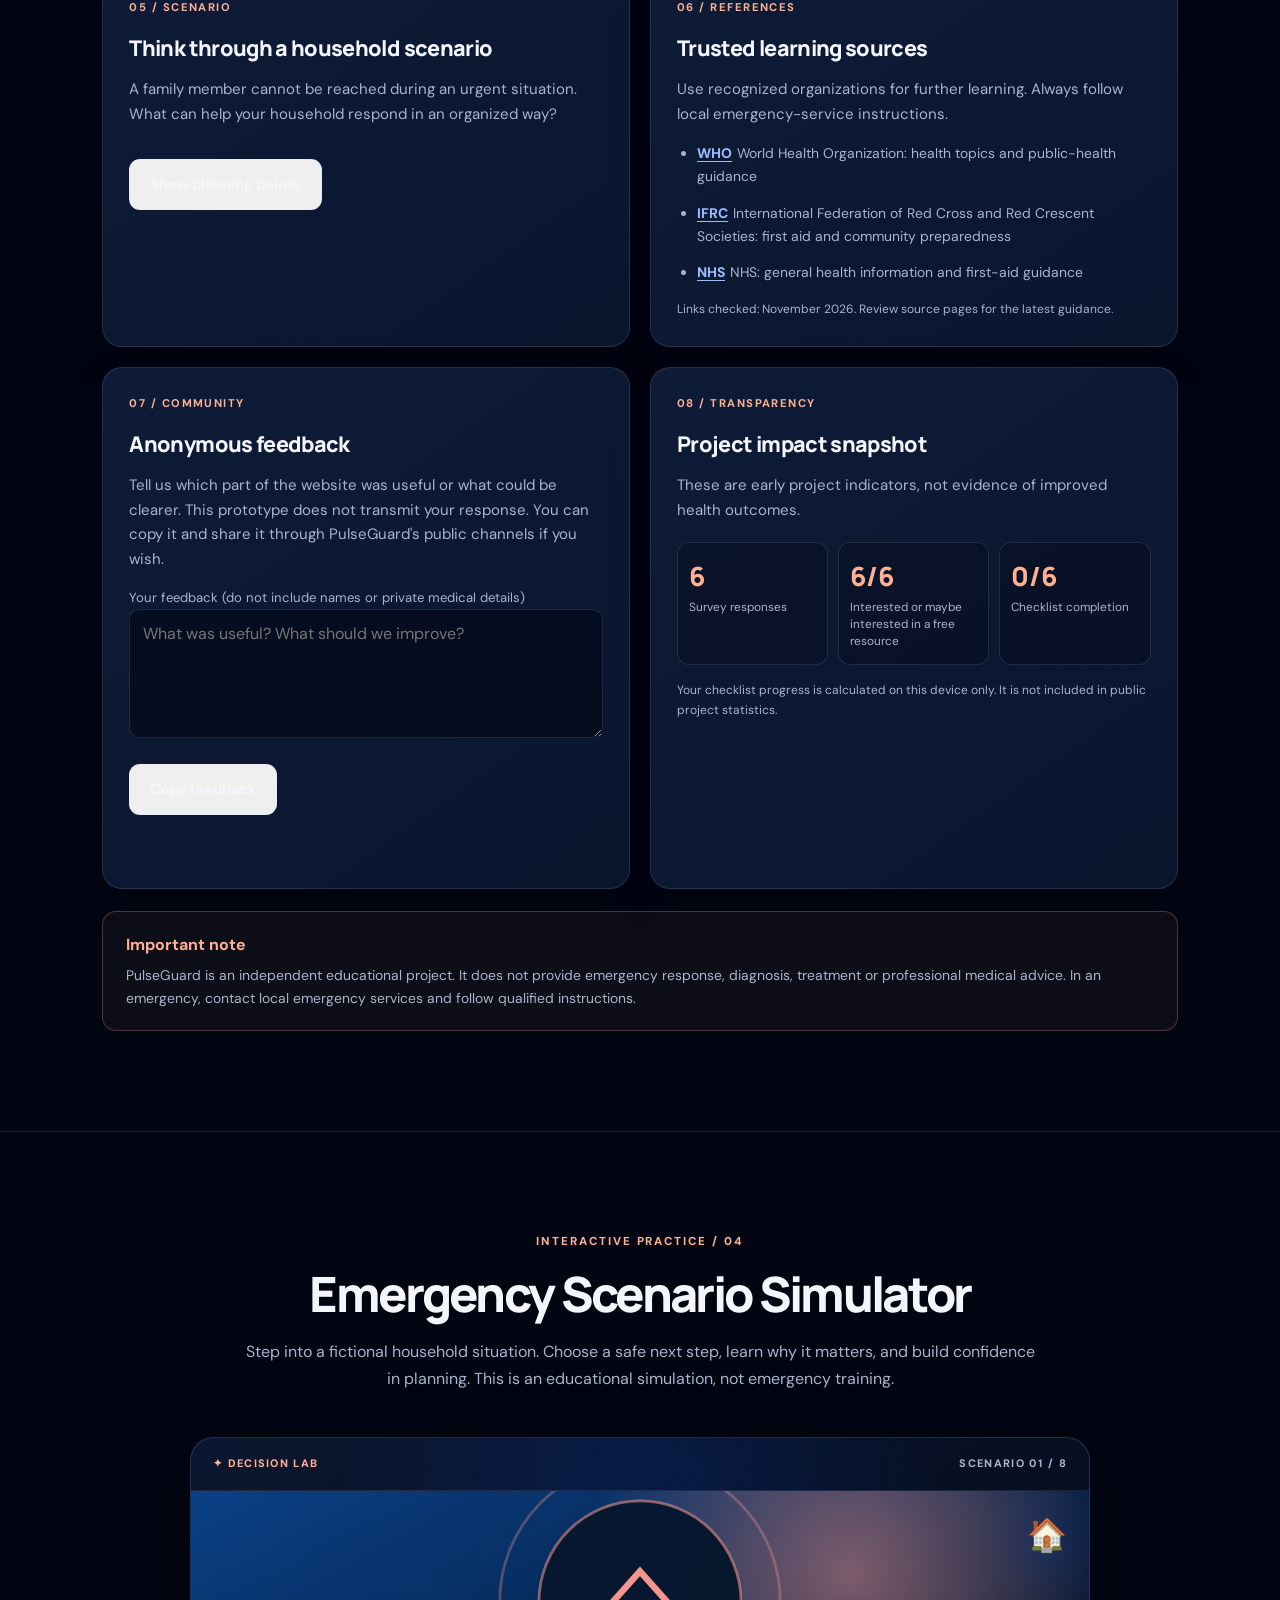
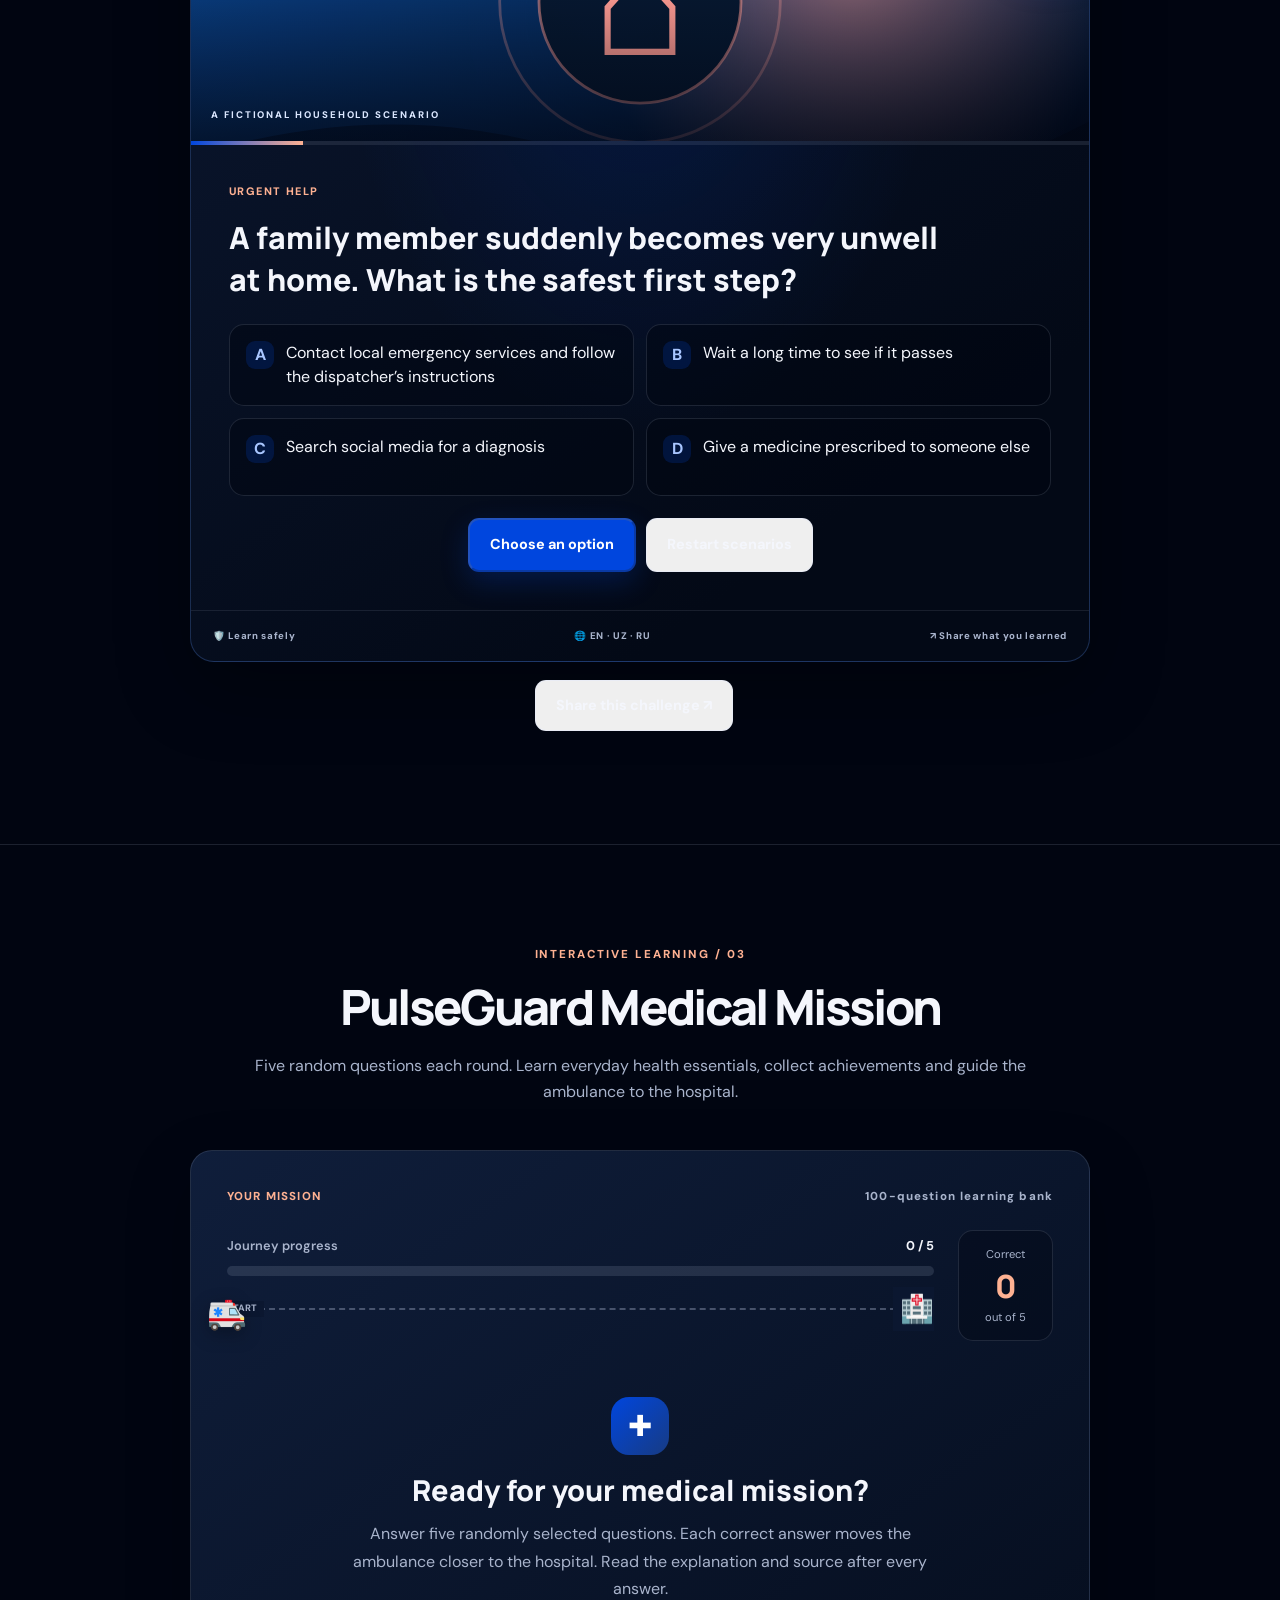
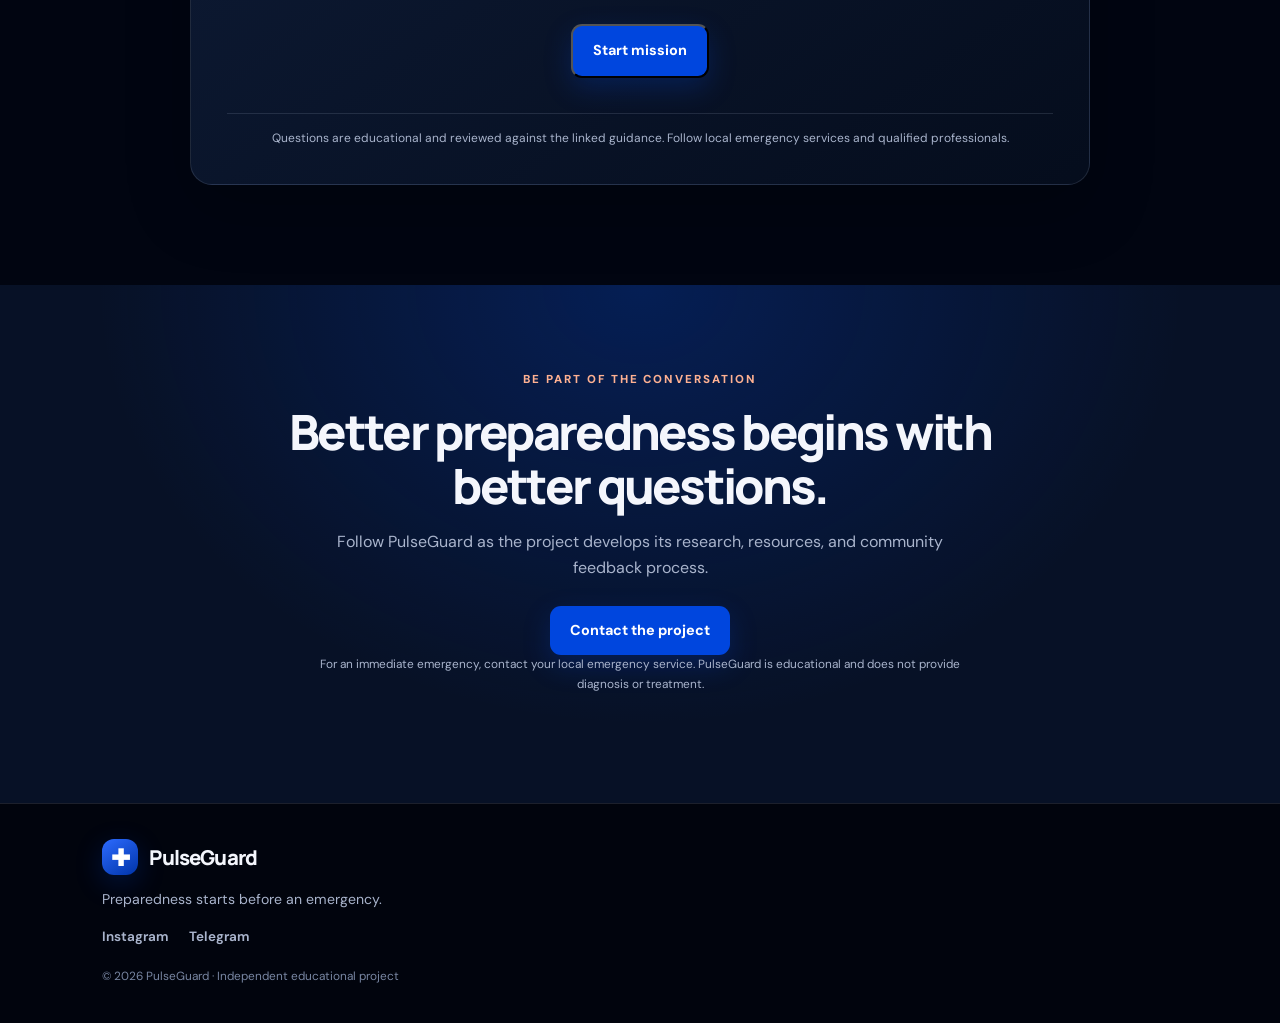
==== commit 6307df99: "Add files via upload" ====
--- a/index.html
+++ b/index.html
@@ -241,8 +241,8 @@
         <p>Step into a fictional household situation. Choose a safe next step, learn why it matters, and build confidence in planning. This is an educational simulation, not emergency training.</p>
       </div>
       <div class="scenario-game" id="scenarioGame">
-        <div class="scenario-game-head"><span>✦  DECISION LAB</span><span id="scenarioStepLabel">SCENARIO 01 / 03</span></div>
-        <div class="scenario-visual" aria-hidden="true"><div class="scenario-orbit"></div><div class="scenario-visual-icon" id="scenarioVisualIcon">🏠</div><div class="scenario-visual-caption">A FICTIONAL HOUSEHOLD SCENARIO</div></div>
+        <div class="scenario-game-head"><span>✦  DECISION LAB</span><span id="scenarioStepLabel">SCENARIO 01 / 08</span></div>
+        <div class="scenario-visual"><div class="scenario-orbit"></div><img class="scenario-image" id="scenarioImage" src="" alt="Illustration of the current household preparedness scenario"><div class="scenario-visual-icon" id="scenarioVisualIcon" aria-hidden="true">🏠</div><div class="scenario-visual-caption">A FICTIONAL HOUSEHOLD SCENARIO</div></div>
         <div class="scenario-progress"><span id="scenarioProgress"></span></div>
         <div class="scenario-content"><p class="eyebrow" id="scenarioCategory">HOUSEHOLD PREPAREDNESS</p><h3 id="scenarioQuestion">A family member suddenly becomes very unwell at home. What is the safest first step?</h3><div class="scenario-choices" id="scenarioChoices"></div><div class="scenario-feedback" id="scenarioFeedback" aria-live="polite" hidden></div><div class="scenario-controls"><button class="button primary" id="scenarioContinue" type="button" disabled>Choose an option</button><button class="button secondary" id="scenarioRestart" type="button">Restart scenarios</button></div></div>
         <div class="scenario-game-foot"><span>🛡️ Learn safely</span><span>🌐 EN · UZ · RU</span><span>↗ Share what you learned</span></div>
--- a/styles.css
+++ b/styles.css
@@ -298,12 +298,14 @@
 .scenario-game{max-width:900px;margin:36px auto 0;border:1px solid rgba(70,112,190,.35);border-radius:24px;overflow:hidden;background:radial-gradient(ellipse at 50% 15%,rgba(0,70,222,.18),transparent 48%),linear-gradient(145deg,#0b1730,#030916 78%);box-shadow:0 25px 75px rgba(0,0,0,.32)}
 .scenario-game-head,.scenario-game-foot{display:flex;justify-content:space-between;gap:12px;flex-wrap:wrap;padding:17px 22px;color:var(--muted);font-size:.68rem;font-weight:800;letter-spacing:.12em;border-bottom:1px solid rgba(169,180,204,.12)}
 .scenario-game-head span:first-child{color:var(--coral)}
-.scenario-visual{min-height:190px;display:grid;place-items:center;position:relative;overflow:hidden;background:linear-gradient(120deg,rgba(0,70,222,.13),rgba(1,5,17,.1))}
+.scenario-visual{height:250px;display:grid;place-items:center;position:relative;overflow:hidden;background:linear-gradient(120deg,rgba(0,70,222,.13),rgba(1,5,17,.1))}
+.scenario-image{position:absolute;inset:0;width:100%;height:100%;object-fit:cover;opacity:.96}
+.scenario-visual:after{content:"";position:absolute;inset:0;background:linear-gradient(0deg,rgba(1,5,17,.62),transparent 58%);pointer-events:none}
 .scenario-orbit{position:absolute;width:230px;height:230px;border:1px solid rgba(80,130,230,.23);border-radius:50%;box-shadow:0 0 0 28px rgba(45,107,255,.035),0 0 0 58px rgba(45,107,255,.025)}
-.scenario-visual-icon{position:relative;font-size:4rem;filter:drop-shadow(0 8px 24px rgba(0,70,222,.5));animation:scenarioFloat 3.2s ease-in-out infinite}
-.scenario-visual-caption{position:absolute;bottom:18px;color:#8194b8;font-size:.6rem;letter-spacing:.2em;font-weight:800}
+.scenario-visual-icon{position:absolute;right:22px;top:18px;font-size:2rem;filter:drop-shadow(0 8px 24px rgba(0,70,222,.5));z-index:1;animation:scenarioFloat 3.2s ease-in-out infinite}
+.scenario-visual-caption{position:absolute;bottom:18px;left:20px;z-index:2;color:#dbe7ff;font-size:.6rem;letter-spacing:.2em;font-weight:800}
 @keyframes scenarioFloat{50%{transform:translateY(-7px)}}
-.scenario-progress{height:4px;background:rgba(169,180,204,.12)}.scenario-progress span{display:block;height:100%;width:33.333%;background:linear-gradient(90deg,var(--azure),var(--coral));transition:width .4s}
+.scenario-progress{height:4px;background:rgba(169,180,204,.12)}.scenario-progress span{display:block;height:100%;width:12.5%;background:linear-gradient(90deg,var(--azure),var(--coral));transition:width .4s}
 .scenario-content{padding:clamp(22px,4vw,38px)}.scenario-content h3{font:800 clamp(1.3rem,3vw,1.9rem) 'Manrope',sans-serif;line-height:1.4;max-width:730px;margin:8px 0 22px}.scenario-content>.eyebrow{color:var(--coral);font-size:.68rem;letter-spacing:.13em}
 .scenario-choices{display:grid;grid-template-columns:1fr 1fr;gap:12px}.scenario-choice{display:flex;gap:12px;align-items:flex-start;text-align:left;min-height:78px;padding:16px;border:1px solid var(--line);border-radius:15px;background:rgba(1,5,17,.45);color:var(--text);font:inherit;line-height:1.5;cursor:pointer;transition:.2s}.scenario-choice:hover:not(:disabled),.scenario-choice.selected{border-color:#4d86ff;background:rgba(0,70,222,.13);transform:translateY(-2px)}.scenario-choice:disabled{cursor:default;opacity:.85}.scenario-choice b{display:grid;place-items:center;flex:0 0 28px;height:28px;border-radius:9px;background:rgba(0,70,222,.2);color:#a9c6ff}.scenario-choice.best{border-color:#45b985;background:rgba(69,185,133,.1)}.scenario-choice.other{border-color:rgba(254,177,146,.45)}.scenario-feedback{margin-top:18px;padding:17px;border:1px solid var(--line);border-left:3px solid var(--coral);border-radius:13px;background:rgba(1,5,17,.42);color:var(--muted);line-height:1.65}.scenario-feedback strong{color:var(--text)}.scenario-controls{display:flex;gap:10px;flex-wrap:wrap;justify-content:center;margin-top:22px}.scenario-game-foot{border-top:1px solid rgba(169,180,204,.12);border-bottom:0;font-size:.6rem;letter-spacing:.07em}.scenario-share-row{display:flex;align-items:center;justify-content:center;gap:12px;flex-wrap:wrap;margin-top:18px;color:var(--muted);font-size:.8rem}
 @media(max-width:650px){.scenario-choices{grid-template-columns:1fr}.scenario-game-head,.scenario-game-foot{padding:14px}.scenario-game-foot{justify-content:center}}
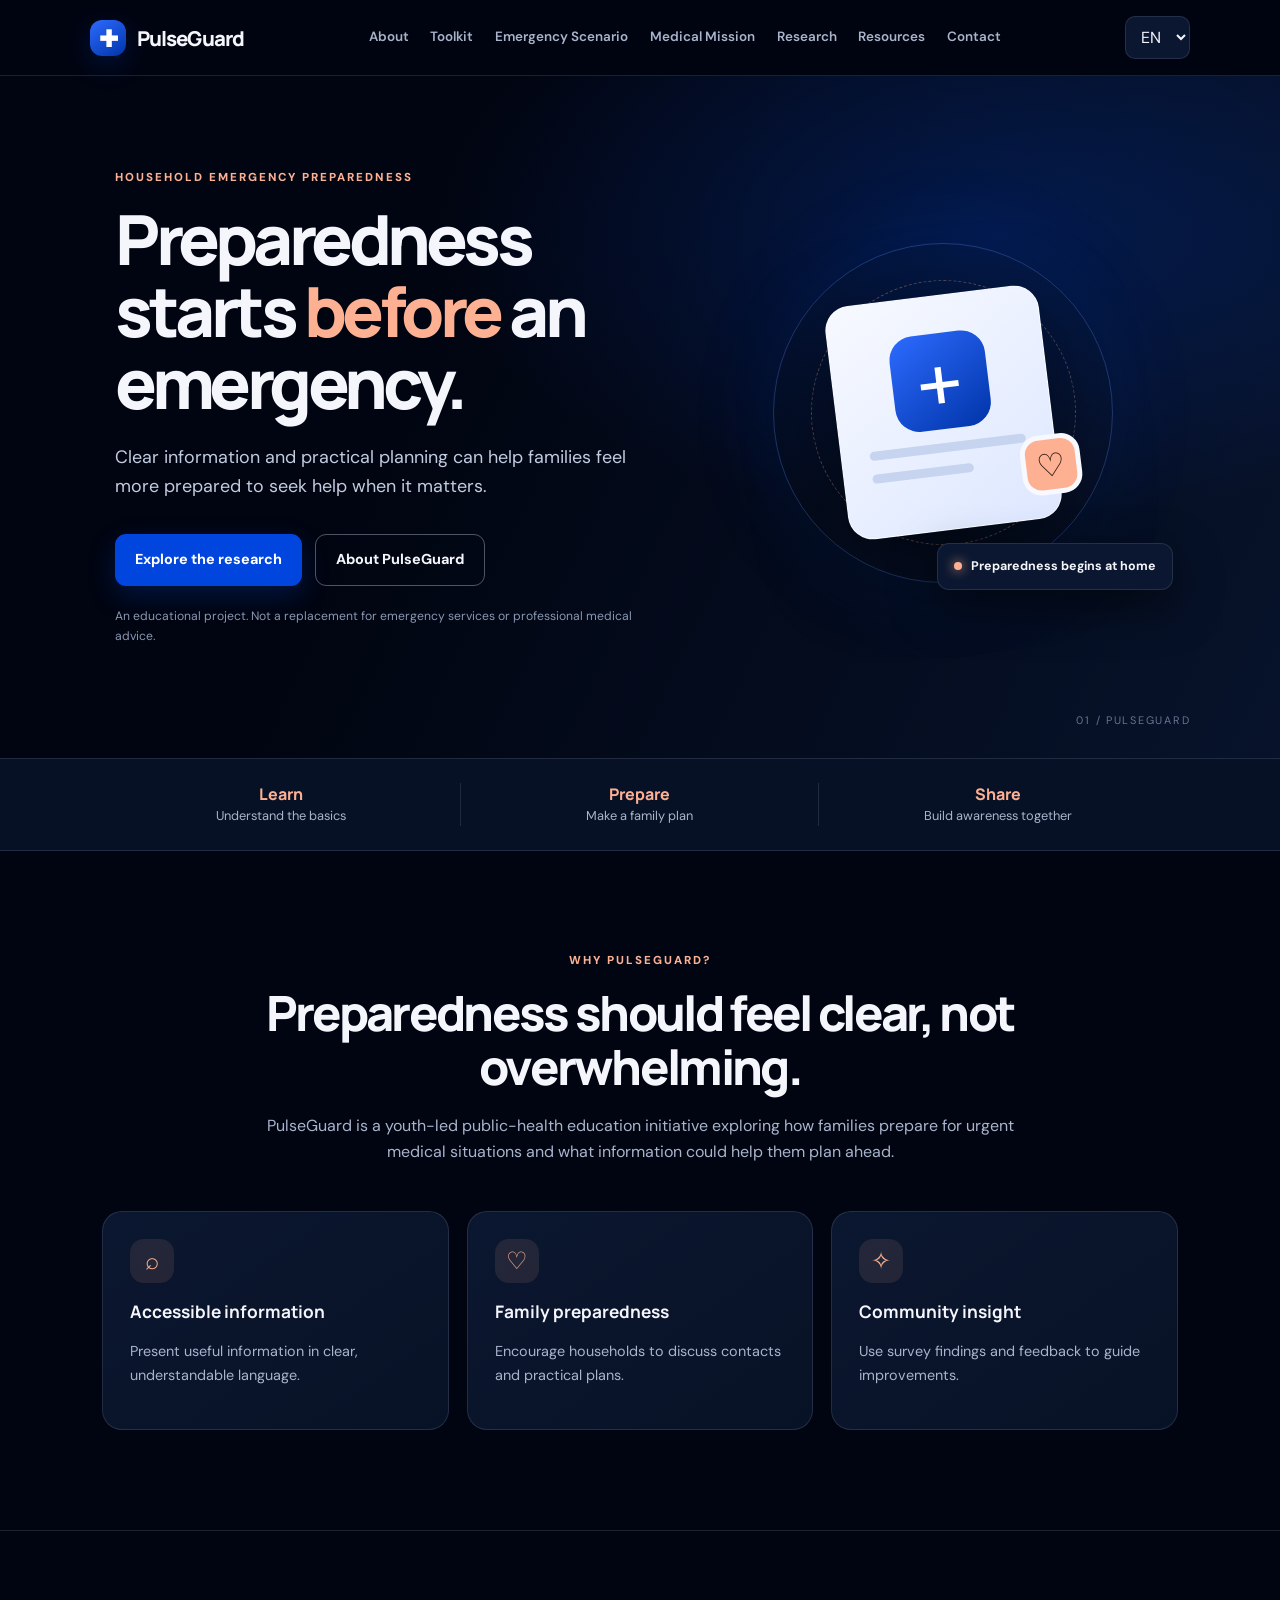
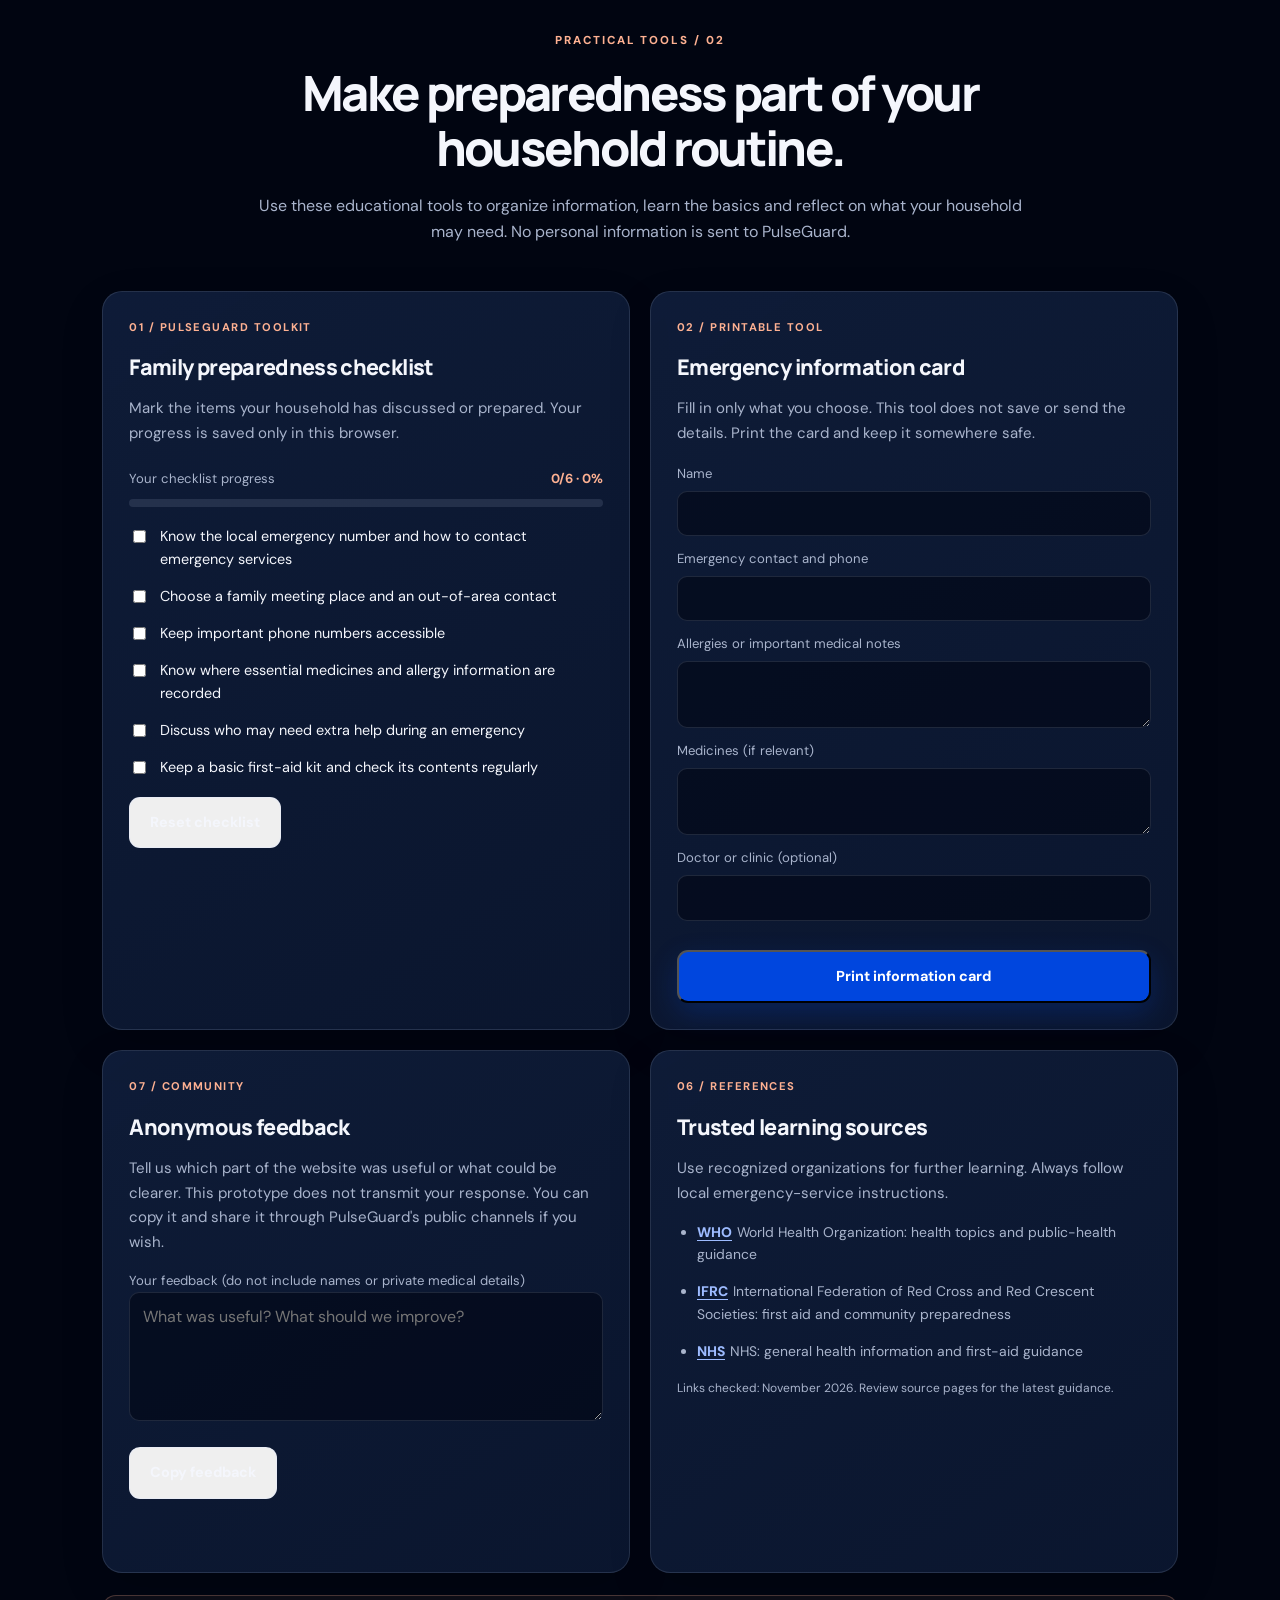
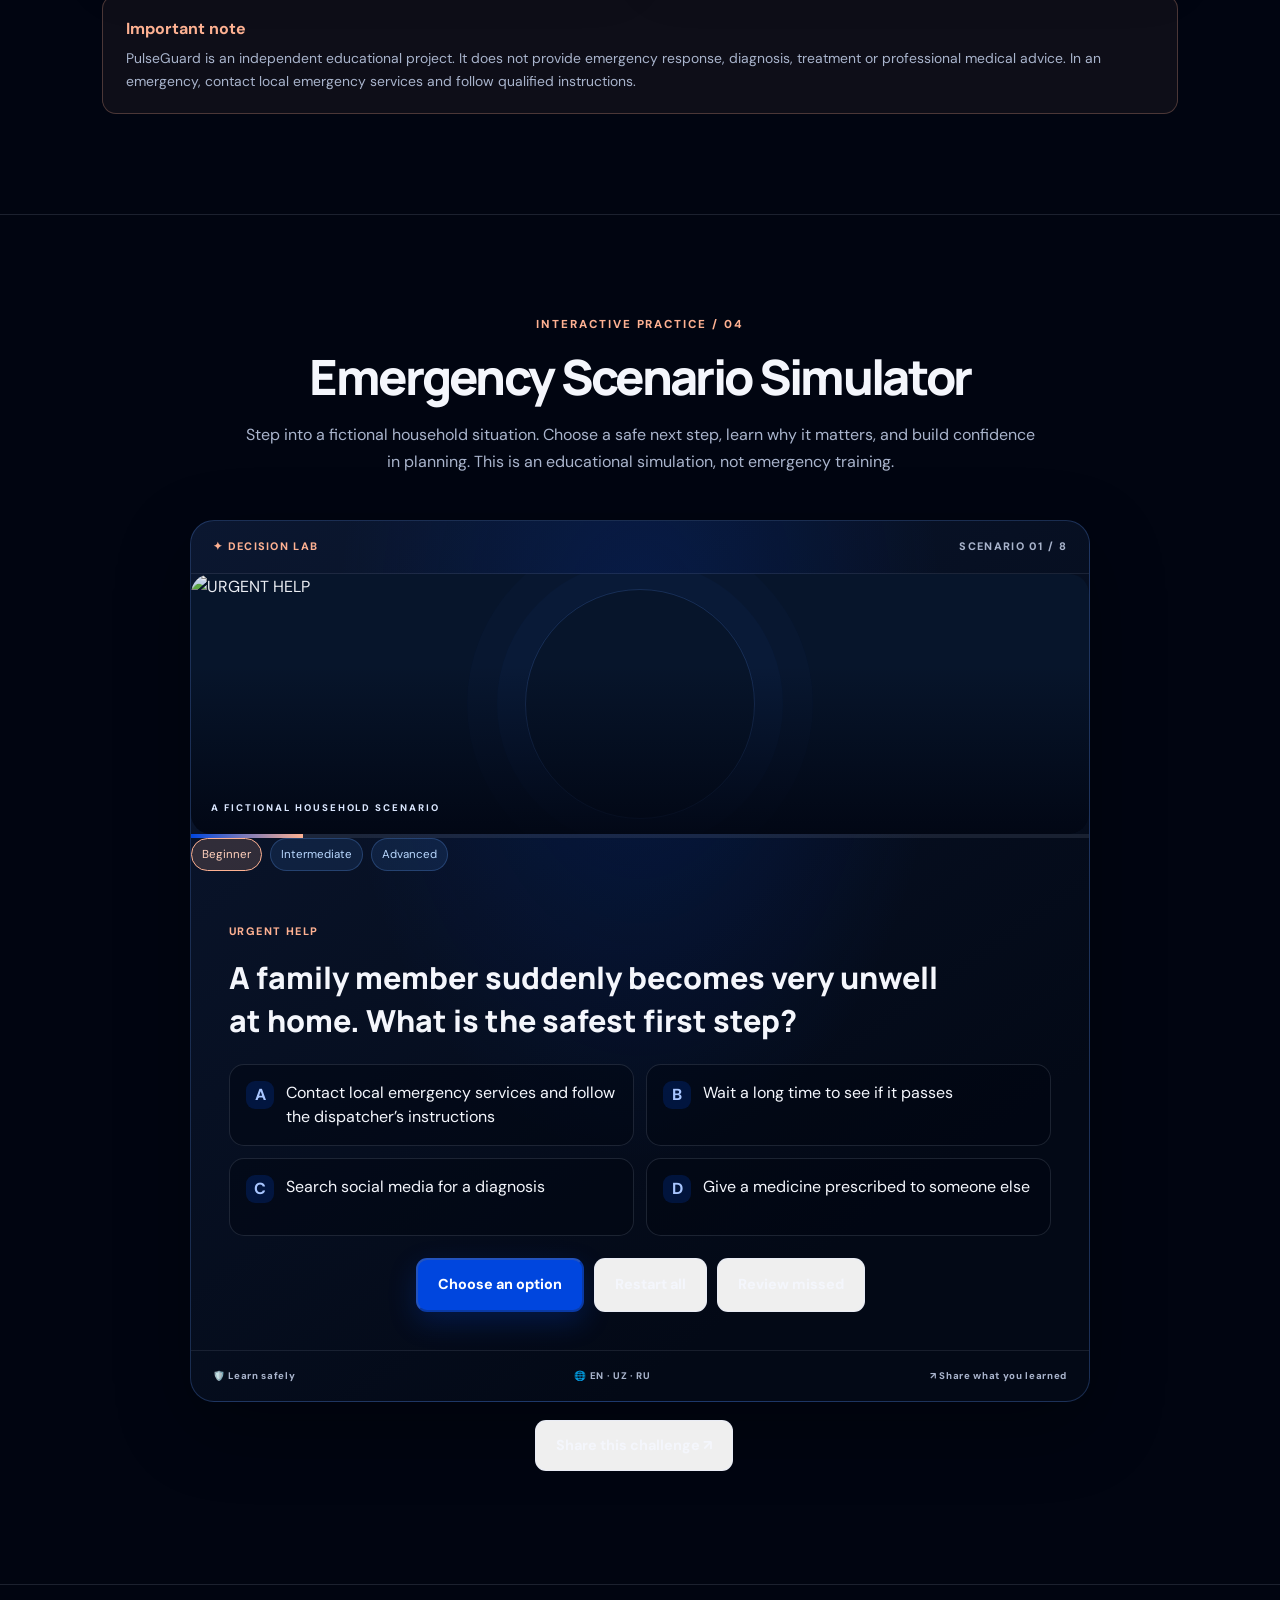
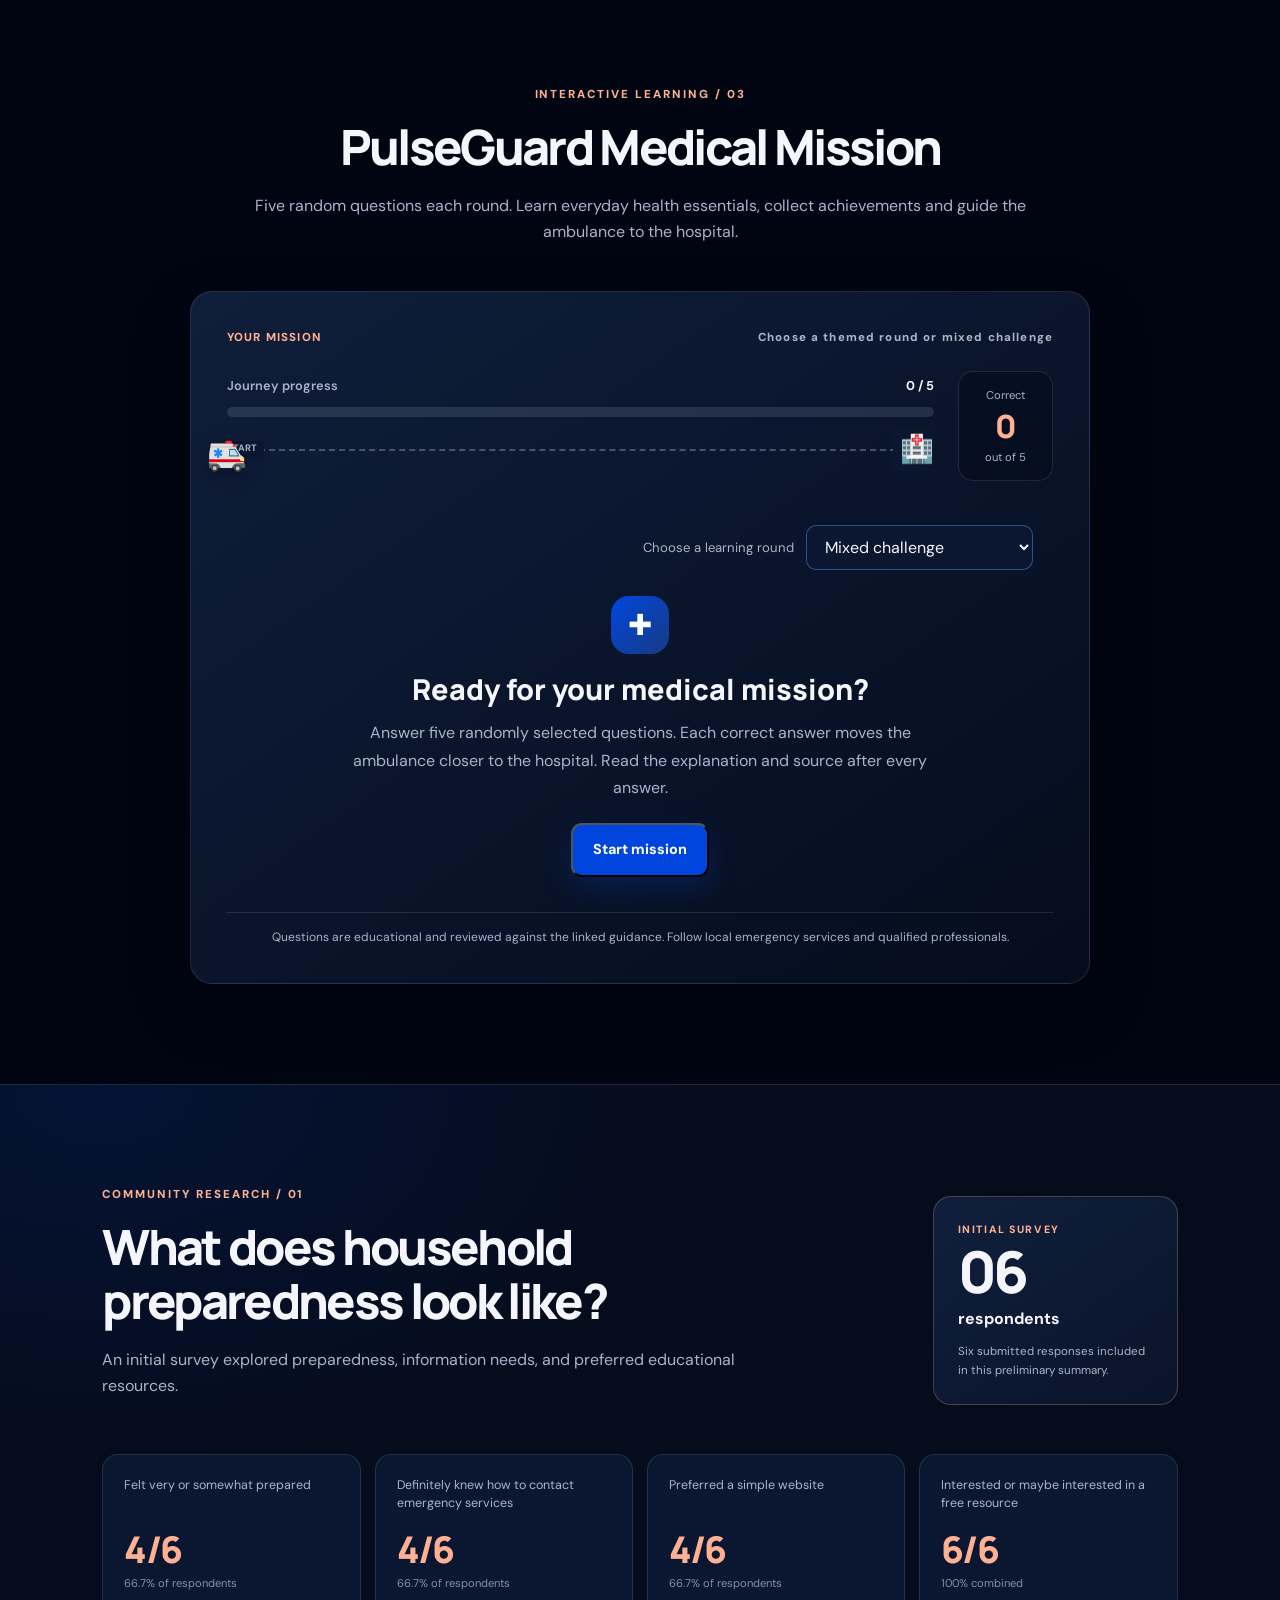
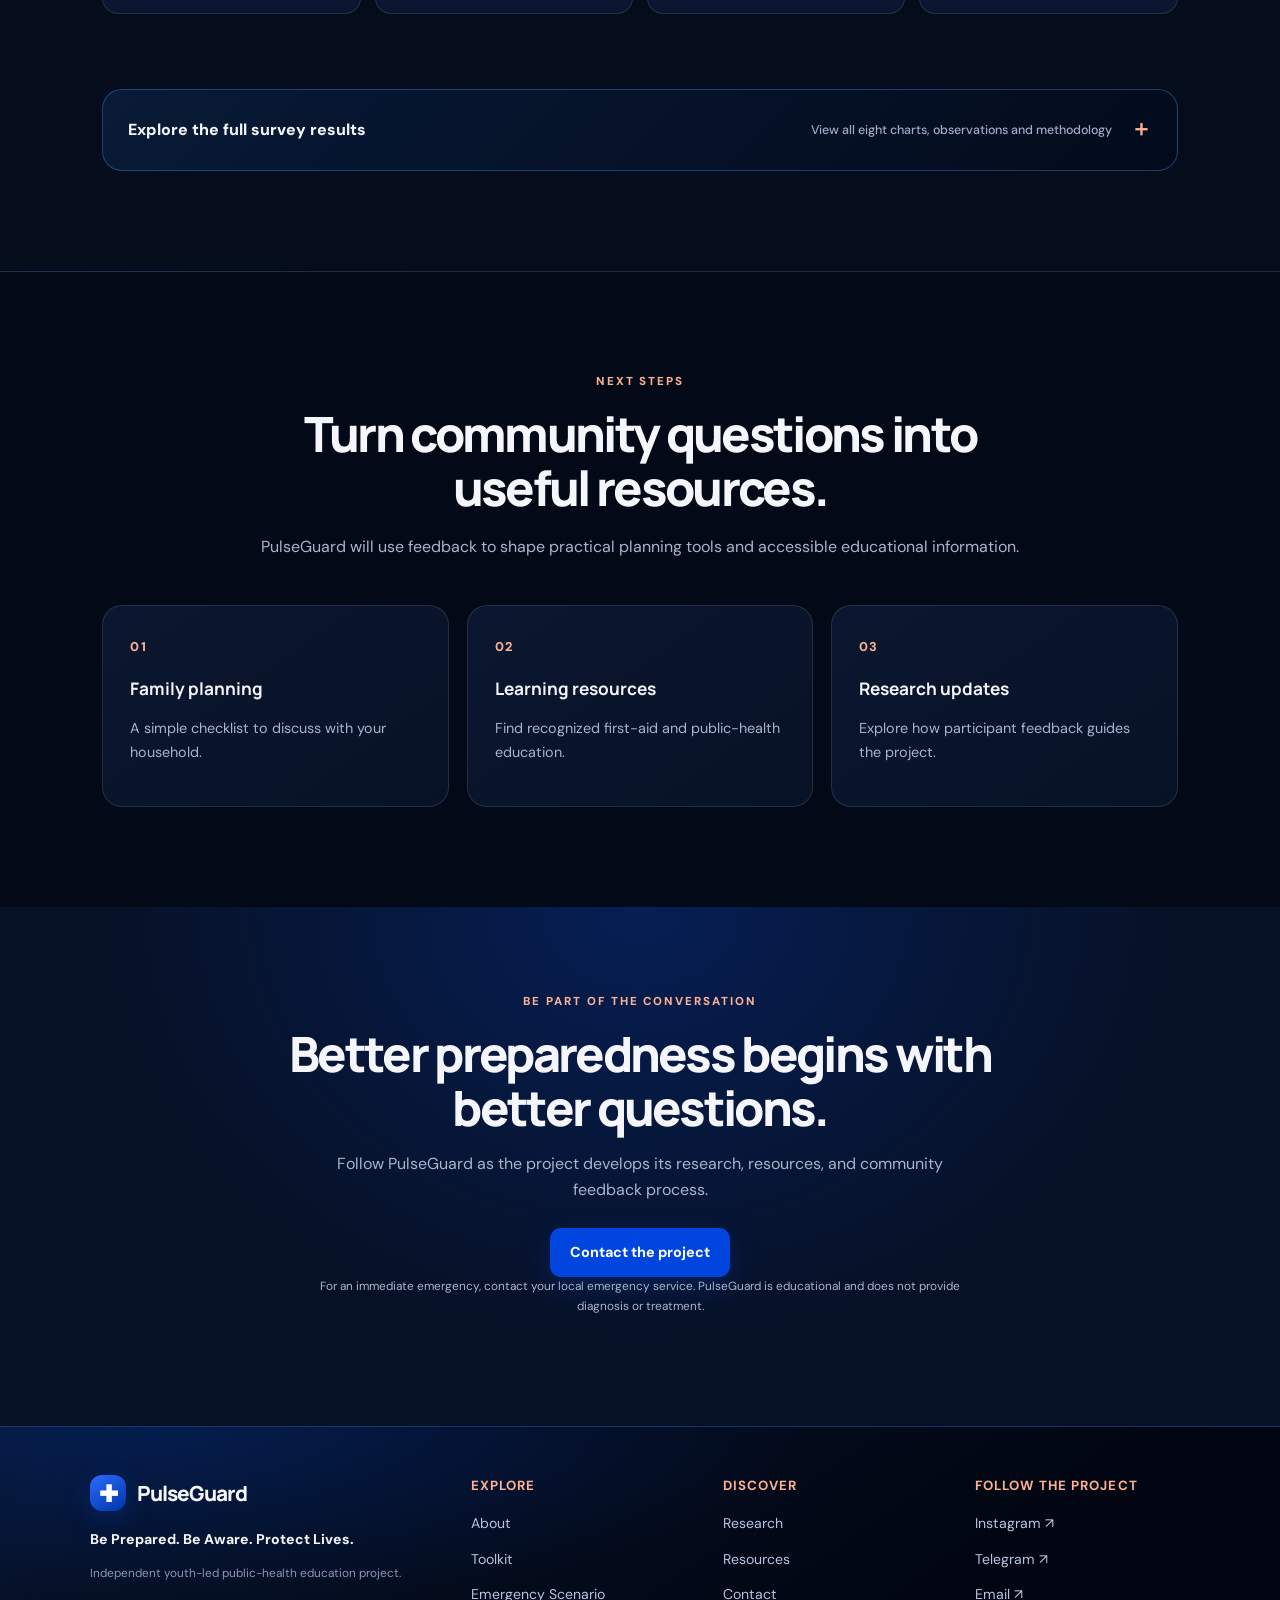
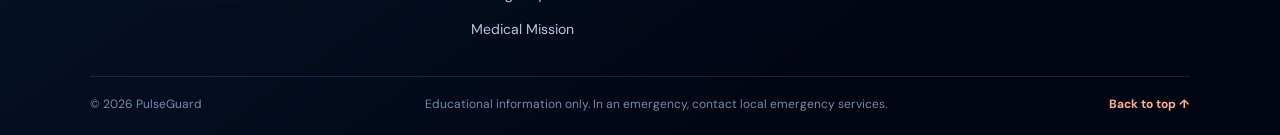
==== commit 7d78fb8b: "Add files via upload" ====
--- a/index.html
+++ b/index.html
@@ -1,313 +1,253 @@
 <!DOCTYPE html>
+
 <html lang="en">
 <head>
-  <meta charset="UTF-8">
-  <meta name="viewport" content="width=device-width, initial-scale=1.0">
-  <meta name="description" content="PulseGuard explores household emergency preparedness through community feedback and accessible public-health education.">
-  <meta name="theme-color" content="#010511">
-  <title>PulseGuard | Preparedness starts before an emergency</title>
-  <link rel="stylesheet" href="styles.css">
+<meta charset="utf-8"/>
+<meta content="width=device-width, initial-scale=1.0" name="viewport"/>
+<meta content="PulseGuard explores household emergency preparedness through community feedback and accessible public-health education." name="description"/>
+<meta content="#010511" name="theme-color"/>
+<title>PulseGuard | Preparedness starts before an emergency</title>
+<link href="styles.css" rel="stylesheet"/>
 </head>
 <body>
-  <header class="header">
-    <a href="#home" class="brand" aria-label="PulseGuard home">
-      <span class="brand-icon">✚</span><span>PulseGuard</span>
-    </a>
-    <button class="menu-toggle" id="menuToggle" aria-label="Open navigation" aria-expanded="false">☰</button>
-    <nav id="nav">
-      <a href="#about" data-i18n="navAbout">About</a>
-      <a href="#research" data-i18n="navResearch">Research</a>
-      <a href="#resources" data-i18n="navResources">Resources</a>
-      <a href="#tools">Toolkit</a>
-      <a href="#medical-mission" id="missionNav">Medical Mission</a>
-      <a href="#contact" data-i18n="navContact">Contact</a>
-    </nav>
-    <label class="language-wrap">
-      <span class="sr-only" data-i18n="languageLabel">Language</span>
-      <select id="languageSelect" aria-label="Select language">
-        <option value="en">EN</option><option value="uz">UZ</option><option value="ru">RU</option>
-      </select>
-    </label>
-  </header>
-
-  <main>
-    <section class="hero" id="home">
-      <div class="hero-content">
-        <p class="eyebrow" data-i18n="eyebrow">HOUSEHOLD EMERGENCY PREPAREDNESS</p>
-        <h1 data-i18n="headline">Preparedness starts <span>before</span> an emergency.</h1>
-        <p class="hero-text" data-i18n="heroText">Clear information and practical planning can help families feel more prepared to seek help when it matters.</p>
-        <div class="actions">
-          <a href="#research" class="button primary" data-i18n="primaryButton">Explore the research</a>
-          <a href="#about" class="button secondary" data-i18n="secondaryButton">About PulseGuard</a>
-        </div>
-        <p class="disclaimer" data-i18n="heroDisclaimer">An educational project. Not a replacement for emergency services or professional medical advice.</p>
-      </div>
-      <div class="hero-visual" aria-hidden="true">
-        <div class="orbit orbit-one"></div><div class="orbit orbit-two"></div>
-        <div class="medical-card">
-          <div class="medical-cross">+</div><div class="medical-line"></div><div class="medical-line short"></div>
-          <div class="medical-heart">♡</div>
-        </div>
-        <div class="floating-tag"><span class="tag-dot"></span><span data-i18n="visualTag">Preparedness begins at home</span></div>
-      </div>
-      <div class="hero-index">01 / PULSEGUARD</div>
-    </section>
-
-    <section class="trust-strip" aria-label="Project approach">
-      <div><strong data-i18n="stripOne">Learn</strong><span data-i18n="stripOneText">Understand the basics</span></div>
-      <div><strong data-i18n="stripTwo">Prepare</strong><span data-i18n="stripTwoText">Make a family plan</span></div>
-      <div><strong data-i18n="stripThree">Share</strong><span data-i18n="stripThreeText">Build awareness together</span></div>
-    </section>
-
-    <section class="section" id="about">
-      <div class="section-intro">
-        <p class="eyebrow" data-i18n="aboutEyebrow">WHY PULSEGUARD?</p>
-        <h2 data-i18n="aboutTitle">Preparedness should feel clear, not overwhelming.</h2>
-        <p data-i18n="aboutText">PulseGuard is a youth-led public-health education initiative exploring how families prepare for urgent medical situations and what information could help them plan ahead.</p>
-      </div>
-      <div class="values">
-        <article class="value-card"><span class="value-icon">⌕</span><h3 data-i18n="valueOneTitle">Accessible information</h3><p data-i18n="valueOneText">Present useful information in clear, understandable language.</p></article>
-        <article class="value-card"><span class="value-icon">♡</span><h3 data-i18n="valueTwoTitle">Family preparedness</h3><p data-i18n="valueTwoText">Encourage households to discuss contacts and practical plans.</p></article>
-        <article class="value-card"><span class="value-icon">✧</span><h3 data-i18n="valueThreeTitle">Community insight</h3><p data-i18n="valueThreeText">Use survey findings and feedback to guide improvements.</p></article>
-      </div>
-    </section>
-
-    <section class="research-section" id="research">
-      <div class="research-heading-row">
-        <div>
-          <p class="eyebrow" data-i18n="researchEyebrow">COMMUNITY RESEARCH / 01</p>
-          <h2 data-i18n="researchTitle">What does household preparedness look like?</h2>
-          <p class="research-lead" data-i18n="researchText">An initial survey explored preparedness, information needs, and preferred educational resources.</p>
-        </div>
-        <div class="sample-card">
-          <span class="sample-kicker" data-i18n="sampleLabel">INITIAL SURVEY</span>
-          <strong class="sample-number">06</strong>
-          <span data-i18n="respondents">respondents</span>
-          <small data-i18n="sampleNote">Six submitted responses included in this preliminary summary.</small>
-        </div> 
-      </div>
-            <div class="metric-grid">
-        <article class="metric-card"><span class="metric-label" data-i18n="metricPrepared">Felt very or somewhat prepared</span><strong>4/6</strong><span class="metric-foot" data-i18n="metricPreparedFoot">66.7% of respondents</span></article>
-        <article class="metric-card"><span class="metric-label" data-i18n="metricKnow">Definitely knew how to contact emergency services</span><strong>4/6</strong><span class="metric-foot" data-i18n="metricKnowFoot">66.7% of respondents</span></article>
-        <article class="metric-card"><span class="metric-label" data-i18n="metricWebsite">Preferred a simple website</span><strong>4/6</strong><span class="metric-foot" data-i18n="metricWebsiteFoot">66.7% of respondents</span></article>
-        <article class="metric-card"><span class="metric-label" data-i18n="metricInterest">Interested or maybe interested in a free resource</span><strong>6/6</strong><span class="metric-foot" data-i18n="metricInterestFoot">100% combined</span></article>
-      </div>
-
-      <div class="chart-intro">
-        <div><p class="eyebrow" data-i18n="breakdownEyebrow">RESPONSE BREAKDOWN</p><h3 data-i18n="breakdownTitle">Eight questions. One early snapshot.</h3></div>
-        <p data-i18n="chartHint">Bars show the share of the six respondents who selected each answer. Counts are shown beside percentages.</p>
-      </div>
-      <div id="surveyCharts" class="chart-grid" aria-live="polite"></div>
-
-      <div class="insight-panel">
-        <div class="insight-title"><p class="eyebrow" data-i18n="insightEyebrow">EARLY SIGNALS</p><h3 data-i18n="insightTitle">What we can take from this first snapshot</h3></div>
-        <div class="insight-list">
-          <article><span>01</span><div><h4 data-i18n="insightOneTitle">Preparedness is more than knowing a number</h4><p data-i18n="insightOneText">Four respondents felt very or somewhat prepared, while two reported low or no preparedness. Knowing how to contact emergency services does not automatically mean a household feels ready.</p></div></article>
-          <article><span>02</span><div><h4 data-i18n="insightTwoTitle">Clear, organized information matters</h4><p data-i18n="insightTwoText">Emergency contact numbers were the most selected information need. Not knowing what to prepare and finding trustworthy information were the most frequently selected barriers.</p></div></article>
-          <article><span>03</span><div><h4 data-i18n="insightThreeTitle">A simple website is worth testing</h4><p data-i18n="insightThreeText">Four respondents preferred a simple website. All six answered yes or maybe when asked about a free educational resource.</p></div></article>
-        </div>
-      </div>
-
-      <div class="method-note">
-        <span class="method-icon">i</span>
-        <div><strong data-i18n="methodTitle">Methodology and limitations</strong><p data-i18n="methodText">This is a descriptive summary of six survey responses. Percentages are calculated from the displayed counts and rounded to one decimal place. The sample is small and may not represent the wider community. Results are preliminary and should not be generalized.</p></div>
-      </div>
-    </section>
-
-    <section class="section resource-section" id="resources">
-      <div class="section-intro">
-        <p class="eyebrow" data-i18n="resourcesEyebrow">NEXT STEPS</p>
-        <h2 data-i18n="resourcesTitle">Turn community questions into useful resources.</h2>
-        <p data-i18n="resourcesText">PulseGuard will use feedback to shape practical planning tools and accessible educational information.</p>
-      </div>
-      <div class="resource-grid">
-        <article><span>01</span><h3 data-i18n="resourceOneTitle">Family planning</h3><p data-i18n="resourceOneText">A simple checklist to discuss with your household.</p></article>
-        <article><span>02</span><h3 data-i18n="resourceTwoTitle">Learning resources</h3><p data-i18n="resourceTwoText">Find recognized first-aid and public-health education.</p></article>
-        <article><span>03</span><h3 data-i18n="resourceThreeTitle">Research updates</h3><p data-i18n="resourceThreeText">Explore how participant feedback guides the project.</p></article>
-      </div>
-    </section>
-      
-    <section class="section phase3-section" id="tools">
-      <div class="section-intro">
-        <p class="eyebrow" data-p3="p3Eyebrow">PRACTICAL TOOLS / 02</p>
-        <h2 data-p3="p3Title">Make preparedness part of your household routine.</h2>
-        <p data-p3="p3Intro">Use these educational tools to organize information, learn the basics and reflect on what your household may need. No personal information is sent to PulseGuard.</p>
-      </div>
-
-      <div class="p3-grid">
-        <article class="p3-card p3-checklist">
-          <p class="eyebrow">01 / PULSEGUARD TOOLKIT</p>
-          <h3 data-p3="checkTitle">Family preparedness checklist</h3>
-          <p data-p3="checkIntro">Mark the items your household has discussed or prepared. Your progress is saved only in this browser.</p>
-          <div class="p3-progress"><div class="p3-progress-top"><span data-p3="progressLabel">Your checklist progress</span><strong id="checkProgress">0/6 · 0%</strong></div><div class="p3-progress-track"><span id="checkProgressBar"></span></div></div>
-          <div class="p3-checks">
-            <label><input type="checkbox" class="prep-check"><span data-p3="check1">Know the local emergency number and how to contact emergency services</span></label>
-            <label><input type="checkbox" class="prep-check"><span data-p3="check2">Choose a family meeting place and an out-of-area contact</span></label>
-            <label><input type="checkbox" class="prep-check"><span data-p3="check3">Keep important phone numbers accessible</span></label>
-            <label><input type="checkbox" class="prep-check"><span data-p3="check4">Know where essential medicines and allergy information are recorded</span></label>
-            <label><input type="checkbox" class="prep-check"><span data-p3="check5">Discuss who may need extra help during an emergency</span></label>
-            <label><input type="checkbox" class="prep-check"><span data-p3="check6">Keep a basic first-aid kit and check its contents regularly</span></label>
-          </div>
-          <button class="button secondary p3-button" id="resetChecklist" type="button" data-p3="reset">Reset checklist</button>
-        </article>
-
-        <article class="p3-card">
-          <p class="eyebrow">02 / PRINTABLE TOOL</p>
-          <h3 data-p3="cardTitle">Emergency information card</h3>
-          <p data-p3="cardIntro">Fill in only what you choose. This tool does not save or send the details. Print the card and keep it somewhere safe.</p>
-          <form id="infoCardForm" class="p3-form">
-            <label><span data-p3="personLabel">Name</span><input id="cardName" type="text" autocomplete="off"></label>
-            <label><span data-p3="contactLabel">Emergency contact and phone</span><input id="cardContact" type="text" autocomplete="off"></label>
-            <label><span data-p3="allergyLabel">Allergies or important medical notes</span><textarea id="cardAllergies" rows="2"></textarea></label>
-            <label><span data-p3="medLabel">Medicines (if relevant)</span><textarea id="cardMeds" rows="2"></textarea></label>
-            <label><span data-p3="doctorLabel">Doctor or clinic (optional)</span><input id="cardDoctor" type="text" autocomplete="off"></label>
-            <button class="button primary p3-button" type="button" id="printCard" data-p3="printCard">Print information card</button>
-          </form>
-          <div id="printableCard" class="printable-card" aria-hidden="true"></div>
-        </article>
-
-        <article class="p3-card">
-          <p class="eyebrow">03 / LEARN</p>
-          <h3 data-p3="quizTitle">Quick knowledge check</h3>
-          <p data-p3="quizIntro">Choose an answer to test your understanding. This is general education, not medical training.</p>
-          <fieldset class="p3-quiz">
-            <legend data-p3="quizQ">What is a sensible first step when making a household emergency plan?</legend>
-            <label><input type="radio" name="p3quiz" value="correct"><span data-p3="quizA">Agree on how family members will contact one another and where to meet</span></label>
-            <label><input type="radio" name="p3quiz" value="wrong"><span data-p3="quizB">Wait until an emergency happens</span></label>
-            <label><input type="radio" name="p3quiz" value="wrong"><span data-p3="quizC">Rely on remembering every phone number</span></label>
-          </fieldset>
-          <button class="button secondary p3-button" id="checkQuiz" type="button" data-p3="checkAnswer">Check answer</button>
-          <p class="p3-feedback" id="quizFeedback" aria-live="polite" data-p3="quizHint">Select an answer, then check it.</p>
-        </article>
-
-        <article class="p3-card p3-myth">
-          <p class="eyebrow">04 / THINK CRITICALLY</p>
-          <h3 data-p3="mythTitle">Myth vs. fact</h3>
-          <div class="myth-labels"><span data-p3="myth">MYTH</span><span data-p3="fact">FACT</span></div>
-          <p class="myth-quote" data-p3="mythText">“If everyone has a mobile phone, a family communication plan is unnecessary.”</p>
-          <p data-p3="factText">A plan is still useful. Phones may be unavailable, batteries may run out, or networks may be disrupted. Agree on backup ways to communicate and meet.</p>
-        </article>
-
-        <article class="p3-card">
-          <p class="eyebrow">05 / SCENARIO</p>
-          <h3 data-p3="scenarioTitle">Think through a household scenario</h3>
-          <p data-p3="scenarioText">A family member cannot be reached during an urgent situation. What can help your household respond in an organized way?</p>
-          <button class="button secondary p3-button" type="button" id="scenarioToggle" aria-expanded="false" data-p3="scenarioReveal">Show planning points</button>
-          <p class="scenario-answer" id="scenarioAnswer" hidden data-p3="scenarioAnswer">A household plan can include an agreed meeting place, an out-of-area contact, accessible emergency numbers and a clear way to share essential information. Follow local emergency-service guidance.</p>
-        </article>
-
-        <article class="p3-card">
-          <p class="eyebrow">06 / REFERENCES</p>
-          <h3 data-p3="sourceTitle">Trusted learning sources</h3>
-          <p data-p3="sourceIntro">Use recognized organizations for further learning. Always follow local emergency-service instructions.</p>
-          <ul class="p3-sources">
-            <li><a href="https://www.who.int/health-topics" target="_blank" rel="noopener noreferrer">WHO</a><span data-p3="source1">World Health Organization: health topics and public-health guidance</span></li>
-            <li><a href="https://www.ifrc.org/our-work/health-and-care/first-aid" target="_blank" rel="noopener noreferrer">IFRC</a><span data-p3="source2">International Federation of Red Cross and Red Crescent Societies: first aid and community preparedness</span></li>
-            <li><a href="https://www.nhs.uk/conditions/first-aid/" target="_blank" rel="noopener noreferrer">NHS</a><span data-p3="source3">NHS: general health information and first-aid guidance</span></li>
-          </ul>
-          <small class="p3-reviewed" data-p3="reviewed">Links checked: November 2026. Review source pages for the latest guidance.</small>
-        </article>
-
-        <article class="p3-card">
-          <p class="eyebrow">07 / COMMUNITY</p>
-          <h3 data-p3="feedbackTitle">Anonymous feedback</h3>
-          <p data-p3="feedbackIntro">Tell us which part of the website was useful or what could be clearer. This prototype does not transmit your response. You can copy it and share it through PulseGuard's public channels if you wish.</p>
-          <label class="p3-feedback-label" for="feedbackText" data-p3="feedbackLabel">Your feedback (do not include names or private medical details)</label>
-          <textarea id="feedbackText" rows="4" data-p3-placeholder="feedbackPlaceholder" placeholder="What was useful? What should we improve?"></textarea>
-          <button class="button secondary p3-button" id="copyFeedback" type="button" data-p3="copyFeedback">Copy feedback</button>
-          <p class="p3-feedback" id="feedbackStatus" aria-live="polite"></p>
-        </article>
-
-        <article class="p3-card p3-impact">
-          <p class="eyebrow">08 / TRANSPARENCY</p>
-          <h3 data-p3="impactTitle">Project impact snapshot</h3>
-          <p data-p3="impactIntro">These are early project indicators, not evidence of improved health outcomes.</p>
-          <div class="p3-impact-grid">
-            <div><strong>6</strong><span data-p3="impactSurvey">Survey responses</span></div>
-            <div><strong>6/6</strong><span data-p3="impactInterest">Interested or maybe interested in a free resource</span></div>
-            <div><strong id="impactChecklist">0/6</strong><span data-p3="impactChecklist">Checklist completion</span></div>
-          </div>
-          <small data-p3="impactLocal">Your checklist progress is calculated on this device only. It is not included in public project statistics.</small>
-        </article>
-      </div>
-      <div class="p3-disclaimer"><strong data-p3="disclaimerTitle">Important note</strong><p data-p3="disclaimerText">PulseGuard is an independent educational project. It does not provide emergency response, diagnosis, treatment or professional medical advice. In an emergency, contact local emergency services and follow qualified instructions.</p></div>
-    </section>
-
-
-    <section class="section scenario-section" id="scenario-simulator">
-      <div class="section-intro">
-        <p class="eyebrow">INTERACTIVE PRACTICE / 04</p>
-        <h2>Emergency Scenario Simulator</h2>
-        <p>Step into a fictional household situation. Choose a safe next step, learn why it matters, and build confidence in planning. This is an educational simulation, not emergency training.</p>
-      </div>
-      <div class="scenario-game" id="scenarioGame">
-        <div class="scenario-game-head"><span>✦  DECISION LAB</span><span id="scenarioStepLabel">SCENARIO 01 / 08</span></div>
-        <div class="scenario-visual"><div class="scenario-orbit"></div><img class="scenario-image" id="scenarioImage" src="" alt="Illustration of the current household preparedness scenario"><div class="scenario-visual-icon" id="scenarioVisualIcon" aria-hidden="true">🏠</div><div class="scenario-visual-caption">A FICTIONAL HOUSEHOLD SCENARIO</div></div>
-        <div class="scenario-progress"><span id="scenarioProgress"></span></div>
-        <div class="scenario-content"><p class="eyebrow" id="scenarioCategory">HOUSEHOLD PREPAREDNESS</p><h3 id="scenarioQuestion">A family member suddenly becomes very unwell at home. What is the safest first step?</h3><div class="scenario-choices" id="scenarioChoices"></div><div class="scenario-feedback" id="scenarioFeedback" aria-live="polite" hidden></div><div class="scenario-controls"><button class="button primary" id="scenarioContinue" type="button" disabled>Choose an option</button><button class="button secondary" id="scenarioRestart" type="button">Restart scenarios</button></div></div>
-        <div class="scenario-game-foot"><span>🛡️ Learn safely</span><span>🌐 EN · UZ · RU</span><span>↗ Share what you learned</span></div>
-      </div>
-      <p class="scenario-share-row"><button class="button secondary" id="scenarioShare" type="button">Share this challenge ↗</button><span id="scenarioShareStatus" aria-live="polite"></span></p>
-    </section>
-
-    <section class="section mission-section" id="medical-mission">
-      <div class="section-intro">
-        <p class="eyebrow" id="missionEyebrow">INTERACTIVE LEARNING / 03</p>
-        <h2 id="missionTitle">PulseGuard Medical Mission</h2>
-        <p id="missionIntro">Five random questions each round. Learn everyday health essentials, collect achievements and guide the ambulance to the hospital.</p>
-      </div>
-      <div class="mission-shell" id="missionApp">
-        <div class="mission-topline"><span id="missionRoundLabel">YOUR MISSION</span><span id="missionBankLabel">100-question learning bank</span></div>
-        <div class="mission-hero">
-          <div class="mission-track-wrap">
-            <div class="mission-progress-meta"><span id="missionProgressLabel">Journey progress</span><strong id="missionProgressText">0 / 5</strong></div>
-            <div class="mission-track"><span id="missionTrackFill"></span></div>
-            <div class="mission-route"><span class="mission-start">START</span><span class="mission-ambulance" id="missionAmbulance" aria-label="Ambulance">🚑</span><span class="mission-hospital">🏥</span></div>
-          </div>
-          <div class="mission-score"><span id="missionScoreLabel">Correct</span><strong id="missionScore">0</strong><small id="missionScoreOutOf">out of 5</small></div>
-        </div>
-        <div id="missionWelcome" class="mission-welcome">
-          <div class="mission-icon">✚</div><h3 id="missionWelcomeTitle">Ready for your medical mission?</h3>
-          <p id="missionWelcomeText">Answer five randomly selected questions. Each correct answer moves the ambulance closer to the hospital. Read the explanation and source after every answer.</p>
-          <button class="button primary" id="missionStart" type="button">Start mission</button>
-        </div>
-        <div id="missionQuestionArea" class="mission-question-area" hidden>
-          <div class="mission-question-meta"><span id="missionQuestionCount">QUESTION 1 OF 5</span><span id="missionCategory">EVERYDAY HEALTH</span></div>
-          <h3 id="missionQuestion">Question text</h3>
-          <div class="mission-options" id="missionOptions"></div>
-          <div id="missionFeedback" class="mission-feedback" aria-live="polite" hidden></div>
-          <div class="mission-actions"><button class="button primary" id="missionCheck" type="button" disabled>Check answer</button><button class="button secondary" id="missionNext" type="button" hidden>Next question</button></div>
-        </div>
-        <div id="missionResult" class="mission-result" hidden>
-          <div class="mission-trophy" id="missionTrophy">🏆</div><p class="eyebrow" id="missionResultEyebrow">MISSION COMPLETE</p><h3 id="missionResultTitle">Well done!</h3><p id="missionResultText"></p>
-          <div class="mission-result-score"><strong id="missionFinalScore">0/5</strong><span id="missionFinalPercent">0%</span></div>
-          <div class="mission-achievement" id="missionAchievement"></div>
-          <div class="mission-actions"><button class="button primary" id="missionAgain" type="button">Play another round</button></div>
-          <p class="mission-small" id="missionResultNote">This is an educational game, not medical training or a qualification.</p>
-        </div>
-        <div class="mission-footnote" id="missionFootnote">Questions are educational and reviewed against the linked guidance. Follow local emergency services and qualified professionals.</div>
-      </div>
-    </section>
-
-    <section class="closing" id="contact">
-      <p class="eyebrow" data-i18n="closingEyebrow">BE PART OF THE CONVERSATION</p>
-      <h2 data-i18n="closingTitle">Better preparedness begins with better questions.</h2>
-      <p data-i18n="closingText">Follow PulseGuard as the project develops its research, resources, and community feedback process.</p>
-      <a href="mailto:parvinashodikulova4@gmail.com" class="button primary" data-i18n="contactButton">Contact the project</a>
-      <p class="disclaimer dark" data-i18n="safetyNote">For an immediate emergency, contact your local emergency service. PulseGuard is educational and does not provide diagnosis or treatment.</p>
-    </section>
-  </main>
-
-  <footer>
-    <a href="#home" class="brand footer-brand"><span class="brand-icon">✚</span>PulseGuard</a>
-    <p data-i18n="footerLine">Preparedness starts before an emergency.</p>
-    <div class="social-links">
-      <a href="https://www.instagram.com/pulseguard_/" target="_blank" rel="noopener noreferrer">Instagram</a>
-      <a href="https://t.me/pulseguard" target="_blank" rel="noopener noreferrer">Telegram</a>
-    </div>
-    <small>© 2026 PulseGuard · <span data-i18n="footerNote">Independent educational project</span></small>
-  </footer>
-  <script src="script.js"></script>
+<header class="header">
+<a aria-label="PulseGuard home" class="brand" href="#home">
+<span class="brand-icon">✚</span><span>PulseGuard</span>
+</a>
+<button aria-expanded="false" aria-label="Open navigation" class="menu-toggle" id="menuToggle">☰</button>
+<nav id="nav">
+<a data-i18n="navAbout" href="#about">About</a>
+<a href="#tools">Toolkit</a>
+<a href="#scenario-simulator">Emergency Scenario</a>
+<a href="#medical-mission" id="missionNav">Medical Mission</a>
+<a data-i18n="navResearch" href="#research">Research</a>
+<a data-i18n="navResources" href="#resources">Resources</a>
+<a data-i18n="navContact" href="#contact">Contact</a>
+</nav>
+<label class="language-wrap">
+<span class="sr-only" data-i18n="languageLabel">Language</span>
+<select aria-label="Select language" id="languageSelect">
+<option value="en">EN</option><option value="uz">UZ</option><option value="ru">RU</option>
+</select>
+</label>
+</header>
+<main>
+<section class="hero" id="home">
+<div class="hero-content">
+<p class="eyebrow" data-i18n="eyebrow">HOUSEHOLD EMERGENCY PREPAREDNESS</p>
+<h1 data-i18n="headline">Preparedness starts <span>before</span> an emergency.</h1>
+<p class="hero-text" data-i18n="heroText">Clear information and practical planning can help families feel more prepared to seek help when it matters.</p>
+<div class="actions">
+<a class="button primary" data-i18n="primaryButton" href="#research">Explore the research</a>
+<a class="button secondary" data-i18n="secondaryButton" href="#about">About PulseGuard</a>
+</div>
+<p class="disclaimer" data-i18n="heroDisclaimer">An educational project. Not a replacement for emergency services or professional medical advice.</p>
+</div>
+<div aria-hidden="true" class="hero-visual">
+<div class="orbit orbit-one"></div><div class="orbit orbit-two"></div>
+<div class="medical-card">
+<div class="medical-cross">+</div><div class="medical-line"></div><div class="medical-line short"></div>
+<div class="medical-heart">♡</div>
+</div>
+<div class="floating-tag"><span class="tag-dot"></span><span data-i18n="visualTag">Preparedness begins at home</span></div>
+</div>
+<div class="hero-index">01 / PULSEGUARD</div>
+</section>
+<section aria-label="Project approach" class="trust-strip">
+<div><strong data-i18n="stripOne">Learn</strong><span data-i18n="stripOneText">Understand the basics</span></div>
+<div><strong data-i18n="stripTwo">Prepare</strong><span data-i18n="stripTwoText">Make a family plan</span></div>
+<div><strong data-i18n="stripThree">Share</strong><span data-i18n="stripThreeText">Build awareness together</span></div>
+</section>
+<section class="section" id="about">
+<div class="section-intro">
+<p class="eyebrow" data-i18n="aboutEyebrow">WHY PULSEGUARD?</p>
+<h2 data-i18n="aboutTitle">Preparedness should feel clear, not overwhelming.</h2>
+<p data-i18n="aboutText">PulseGuard is a youth-led public-health education initiative exploring how families prepare for urgent medical situations and what information could help them plan ahead.</p>
+</div>
+<div class="values">
+<article class="value-card"><span class="value-icon">⌕</span><h3 data-i18n="valueOneTitle">Accessible information</h3><p data-i18n="valueOneText">Present useful information in clear, understandable language.</p></article>
+<article class="value-card"><span class="value-icon">♡</span><h3 data-i18n="valueTwoTitle">Family preparedness</h3><p data-i18n="valueTwoText">Encourage households to discuss contacts and practical plans.</p></article>
+<article class="value-card"><span class="value-icon">✧</span><h3 data-i18n="valueThreeTitle">Community insight</h3><p data-i18n="valueThreeText">Use survey findings and feedback to guide improvements.</p></article>
+</div>
+</section>
+<section class="section phase3-section" id="tools">
+<div class="section-intro">
+<p class="eyebrow" data-p3="p3Eyebrow">PRACTICAL TOOLS / 02</p>
+<h2 data-p3="p3Title">Make preparedness part of your household routine.</h2>
+<p data-p3="p3Intro">Use these educational tools to organize information, learn the basics and reflect on what your household may need. No personal information is sent to PulseGuard.</p>
+</div>
+<div class="p3-grid"><article class="p3-card p3-checklist">
+<p class="eyebrow">01 / PULSEGUARD TOOLKIT</p>
+<h3 data-p3="checkTitle">Family preparedness checklist</h3>
+<p data-p3="checkIntro">Mark the items your household has discussed or prepared. Your progress is saved only in this browser.</p>
+<div class="p3-progress"><div class="p3-progress-top"><span data-p3="progressLabel">Your checklist progress</span><strong id="checkProgress">0/6 · 0%</strong></div><div class="p3-progress-track"><span id="checkProgressBar"></span></div></div>
+<div class="p3-checks">
+<label><input class="prep-check" type="checkbox"/><span data-p3="check1">Know the local emergency number and how to contact emergency services</span></label>
+<label><input class="prep-check" type="checkbox"/><span data-p3="check2">Choose a family meeting place and an out-of-area contact</span></label>
+<label><input class="prep-check" type="checkbox"/><span data-p3="check3">Keep important phone numbers accessible</span></label>
+<label><input class="prep-check" type="checkbox"/><span data-p3="check4">Know where essential medicines and allergy information are recorded</span></label>
+<label><input class="prep-check" type="checkbox"/><span data-p3="check5">Discuss who may need extra help during an emergency</span></label>
+<label><input class="prep-check" type="checkbox"/><span data-p3="check6">Keep a basic first-aid kit and check its contents regularly</span></label>
+</div>
+<button class="button secondary p3-button" data-p3="reset" id="resetChecklist" type="button">Reset checklist</button>
+</article><article class="p3-card">
+<p class="eyebrow">02 / PRINTABLE TOOL</p>
+<h3 data-p3="cardTitle">Emergency information card</h3>
+<p data-p3="cardIntro">Fill in only what you choose. This tool does not save or send the details. Print the card and keep it somewhere safe.</p>
+<form class="p3-form" id="infoCardForm">
+<label><span data-p3="personLabel">Name</span><input autocomplete="off" id="cardName" type="text"/></label>
+<label><span data-p3="contactLabel">Emergency contact and phone</span><input autocomplete="off" id="cardContact" type="text"/></label>
+<label><span data-p3="allergyLabel">Allergies or important medical notes</span><textarea id="cardAllergies" rows="2"></textarea></label>
+<label><span data-p3="medLabel">Medicines (if relevant)</span><textarea id="cardMeds" rows="2"></textarea></label>
+<label><span data-p3="doctorLabel">Doctor or clinic (optional)</span><input autocomplete="off" id="cardDoctor" type="text"/></label>
+<button class="button primary p3-button" data-p3="printCard" id="printCard" type="button">Print information card</button>
+</form>
+<div aria-hidden="true" class="printable-card" id="printableCard"></div>
+</article><article class="p3-card">
+<p class="eyebrow">07 / COMMUNITY</p>
+<h3 data-p3="feedbackTitle">Anonymous feedback</h3>
+<p data-p3="feedbackIntro">Tell us which part of the website was useful or what could be clearer. This prototype does not transmit your response. You can copy it and share it through PulseGuard's public channels if you wish.</p>
+<label class="p3-feedback-label" data-p3="feedbackLabel" for="feedbackText">Your feedback (do not include names or private medical details)</label>
+<textarea data-p3-placeholder="feedbackPlaceholder" id="feedbackText" placeholder="What was useful? What should we improve?" rows="4"></textarea>
+<button class="button secondary p3-button" data-p3="copyFeedback" id="copyFeedback" type="button">Copy feedback</button>
+<p aria-live="polite" class="p3-feedback" id="feedbackStatus"></p>
+</article><article class="p3-card">
+<p class="eyebrow">06 / REFERENCES</p>
+<h3 data-p3="sourceTitle">Trusted learning sources</h3>
+<p data-p3="sourceIntro">Use recognized organizations for further learning. Always follow local emergency-service instructions.</p>
+<ul class="p3-sources">
+<li><a href="https://www.who.int/health-topics" rel="noopener noreferrer" target="_blank">WHO</a><span data-p3="source1">World Health Organization: health topics and public-health guidance</span></li>
+<li><a href="https://www.ifrc.org/our-work/health-and-care/first-aid" rel="noopener noreferrer" target="_blank">IFRC</a><span data-p3="source2">International Federation of Red Cross and Red Crescent Societies: first aid and community preparedness</span></li>
+<li><a href="https://www.nhs.uk/conditions/first-aid/" rel="noopener noreferrer" target="_blank">NHS</a><span data-p3="source3">NHS: general health information and first-aid guidance</span></li>
+</ul>
+<small class="p3-reviewed" data-p3="reviewed">Links checked: November 2026. Review source pages for the latest guidance.</small>
+</article></div>
+<div class="p3-disclaimer"><strong data-p3="disclaimerTitle">Important note</strong><p data-p3="disclaimerText">PulseGuard is an independent educational project. It does not provide emergency response, diagnosis, treatment or professional medical advice. In an emergency, contact local emergency services and follow qualified instructions.</p></div>
+</section>
+<section class="section scenario-section" id="scenario-simulator">
+<div class="section-intro">
+<p class="eyebrow">INTERACTIVE PRACTICE / 04</p>
+<h2>Emergency Scenario Simulator</h2>
+<p>Step into a fictional household situation. Choose a safe next step, learn why it matters, and build confidence in planning. This is an educational simulation, not emergency training.</p>
+</div>
+<div class="scenario-game" id="scenarioGame">
+<div class="scenario-game-head"><span>✦  DECISION LAB</span><span id="scenarioStepLabel">SCENARIO 01 / 08</span></div>
+<div class="scenario-visual"><div class="scenario-orbit"></div><img alt="Illustration of the current household preparedness scenario" class="scenario-image" id="scenarioImage" src=""/><div aria-hidden="true" class="scenario-visual-icon" id="scenarioVisualIcon">🏠</div><div class="scenario-visual-caption">A FICTIONAL HOUSEHOLD SCENARIO</div></div>
+<div class="scenario-progress"><span id="scenarioProgress"></span></div><div aria-label="Scenario difficulty" class="scenario-difficulty" id="scenarioDifficulty"></div>
+<div class="scenario-content"><p class="eyebrow" id="scenarioCategory">HOUSEHOLD PREPAREDNESS</p><h3 id="scenarioQuestion">A family member suddenly becomes very unwell at home. What is the safest first step?</h3><div class="scenario-choices" id="scenarioChoices"></div><div aria-live="polite" class="scenario-feedback" hidden="" id="scenarioFeedback"></div><div class="scenario-controls"><button class="button primary" disabled="" id="scenarioContinue" type="button">Choose an option</button><button class="button secondary" id="scenarioRestart" type="button">Restart all</button><button class="button secondary" hidden="" id="scenarioRetryMissed" type="button">Review missed</button></div></div>
+<div class="scenario-game-foot"><span>🛡️ Learn safely</span><span>🌐 EN · UZ · RU</span><span>↗ Share what you learned</span></div>
+</div>
+<p class="scenario-share-row"><button class="button secondary" id="scenarioShare" type="button">Share this challenge ↗</button><span aria-live="polite" id="scenarioShareStatus"></span></p>
+</section>
+<section class="section mission-section" id="medical-mission">
+<div class="section-intro">
+<p class="eyebrow" id="missionEyebrow">INTERACTIVE LEARNING / 03</p>
+<h2 id="missionTitle">PulseGuard Medical Mission</h2>
+<p id="missionIntro">Five random questions each round. Learn everyday health essentials, collect achievements and guide the ambulance to the hospital.</p>
+</div>
+<div class="mission-shell" id="missionApp">
+<div class="mission-topline"><span id="missionRoundLabel">YOUR MISSION</span><span id="missionBankLabel">100-question learning bank</span></div>
+<div class="mission-hero">
+<div class="mission-track-wrap">
+<div class="mission-progress-meta"><span id="missionProgressLabel">Journey progress</span><strong id="missionProgressText">0 / 5</strong></div>
+<div class="mission-track"><span id="missionTrackFill"></span></div>
+<div class="mission-route"><span class="mission-start">START</span><span aria-label="Ambulance" class="mission-ambulance" id="missionAmbulance">🚑</span><span class="mission-hospital">🏥</span></div>
+</div>
+<div class="mission-score"><span id="missionScoreLabel">Correct</span><strong id="missionScore">0</strong><small id="missionScoreOutOf">out of 5</small></div>
+</div>
+<div class="mission-round-picker"><label for="missionRoundSelect">Choose a learning round</label><select id="missionRoundSelect"><option value="mixed">Mixed challenge</option><option value="first-aid">First-aid awareness</option><option value="safety">Safety &amp; prevention</option><option value="smart-health-choices">Smart health choices</option><option value="medicines">Medicine safety</option><option value="healthy-living">Healthy living &amp; hygiene</option></select></div>
+<div class="mission-welcome" id="missionWelcome">
+<div class="mission-icon">✚</div><h3 id="missionWelcomeTitle">Ready for your medical mission?</h3>
+<p id="missionWelcomeText">Answer five randomly selected questions. Each correct answer moves the ambulance closer to the hospital. Read the explanation and source after every answer.</p>
+<button class="button primary" id="missionStart" type="button">Start mission</button>
+</div>
+<div class="mission-question-area" hidden="" id="missionQuestionArea">
+<div class="mission-question-meta"><span id="missionQuestionCount">QUESTION 1 OF 5</span><span id="missionCategory">EVERYDAY HEALTH</span></div>
+<h3 id="missionQuestion">Question text</h3>
+<div class="mission-options" id="missionOptions"></div>
+<div aria-live="polite" class="mission-feedback" hidden="" id="missionFeedback"></div>
+<div class="mission-actions"><button class="button primary" disabled="" id="missionCheck" type="button">Check answer</button><button class="button secondary" hidden="" id="missionNext" type="button">Next question</button></div>
+</div>
+<div class="mission-result" hidden="" id="missionResult">
+<div class="mission-trophy" id="missionTrophy">🏆</div><p class="eyebrow" id="missionResultEyebrow">MISSION COMPLETE</p><h3 id="missionResultTitle">Well done!</h3><p id="missionResultText"></p>
+<div class="mission-result-score"><strong id="missionFinalScore">0/5</strong><span id="missionFinalPercent">0%</span></div>
+<div class="mission-achievement" id="missionAchievement"></div>
+<div class="mission-actions"><button class="button primary" id="missionAgain" type="button">Play another round</button></div>
+<p class="mission-small" id="missionResultNote">This is an educational game, not medical training or a qualification.</p>
+</div>
+<div class="mission-footnote" id="missionFootnote">Questions are educational and reviewed against the linked guidance. Follow local emergency services and qualified professionals.</div>
+</div>
+</section>
+<section class="research-section" id="research">
+<div class="research-heading-row">
+<div>
+<p class="eyebrow" data-i18n="researchEyebrow">COMMUNITY RESEARCH / 01</p>
+<h2 data-i18n="researchTitle">What does household preparedness look like?</h2>
+<p class="research-lead" data-i18n="researchText">An initial survey explored preparedness, information needs, and preferred educational resources.</p>
+</div>
+<div class="sample-card">
+<span class="sample-kicker" data-i18n="sampleLabel">INITIAL SURVEY</span>
+<strong class="sample-number">06</strong>
+<span data-i18n="respondents">respondents</span>
+<small data-i18n="sampleNote">Six submitted responses included in this preliminary summary.</small>
+</div>
+</div>
+<div class="metric-grid">
+<article class="metric-card"><span class="metric-label" data-i18n="metricPrepared">Felt very or somewhat prepared</span><strong>4/6</strong><span class="metric-foot" data-i18n="metricPreparedFoot">66.7% of respondents</span></article>
+<article class="metric-card"><span class="metric-label" data-i18n="metricKnow">Definitely knew how to contact emergency services</span><strong>4/6</strong><span class="metric-foot" data-i18n="metricKnowFoot">66.7% of respondents</span></article>
+<article class="metric-card"><span class="metric-label" data-i18n="metricWebsite">Preferred a simple website</span><strong>4/6</strong><span class="metric-foot" data-i18n="metricWebsiteFoot">66.7% of respondents</span></article>
+<article class="metric-card"><span class="metric-label" data-i18n="metricInterest">Interested or maybe interested in a free resource</span><strong>6/6</strong><span class="metric-foot" data-i18n="metricInterestFoot">100% combined</span></article>
+</div>
+<details class="research-details">
+<summary>Explore the full survey results <span>View all eight charts, observations and methodology</span></summary>
+<div class="chart-intro">
+<div><p class="eyebrow" data-i18n="breakdownEyebrow">RESPONSE BREAKDOWN</p><h3 data-i18n="breakdownTitle">Eight questions. One early snapshot.</h3></div>
+<p data-i18n="chartHint">Bars show the share of the six respondents who selected each answer. Counts are shown beside percentages.</p>
+</div>
+<div aria-live="polite" class="chart-grid" id="surveyCharts"></div>
+<div class="insight-panel">
+<div class="insight-title"><p class="eyebrow" data-i18n="insightEyebrow">EARLY SIGNALS</p><h3 data-i18n="insightTitle">What we can take from this first snapshot</h3></div>
+<div class="insight-list">
+<article><span>01</span><div><h4 data-i18n="insightOneTitle">Preparedness is more than knowing a number</h4><p data-i18n="insightOneText">Four respondents felt very or somewhat prepared, while two reported low or no preparedness. Knowing how to contact emergency services does not automatically mean a household feels ready.</p></div></article>
+<article><span>02</span><div><h4 data-i18n="insightTwoTitle">Clear, organized information matters</h4><p data-i18n="insightTwoText">Emergency contact numbers were the most selected information need. Not knowing what to prepare and finding trustworthy information were the most frequently selected barriers.</p></div></article>
+<article><span>03</span><div><h4 data-i18n="insightThreeTitle">A simple website is worth testing</h4><p data-i18n="insightThreeText">Four respondents preferred a simple website. All six answered yes or maybe when asked about a free educational resource.</p></div></article>
+</div>
+</div>
+<div class="method-note">
+<span class="method-icon">i</span>
+<div><strong data-i18n="methodTitle">Methodology and limitations</strong><p data-i18n="methodText">This is a descriptive summary of six survey responses. Percentages are calculated from the displayed counts and rounded to one decimal place. The sample is small and may not represent the wider community. Results are preliminary and should not be generalized.</p></div>
+</div>
+</details>
+</section>
+<section class="section resource-section" id="resources">
+<div class="section-intro">
+<p class="eyebrow" data-i18n="resourcesEyebrow">NEXT STEPS</p>
+<h2 data-i18n="resourcesTitle">Turn community questions into useful resources.</h2>
+<p data-i18n="resourcesText">PulseGuard will use feedback to shape practical planning tools and accessible educational information.</p>
+</div>
+<div class="resource-grid">
+<article><span>01</span><h3 data-i18n="resourceOneTitle">Family planning</h3><p data-i18n="resourceOneText">A simple checklist to discuss with your household.</p></article>
+<article><span>02</span><h3 data-i18n="resourceTwoTitle">Learning resources</h3><p data-i18n="resourceTwoText">Find recognized first-aid and public-health education.</p></article>
+<article><span>03</span><h3 data-i18n="resourceThreeTitle">Research updates</h3><p data-i18n="resourceThreeText">Explore how participant feedback guides the project.</p></article>
+</div>
+</section>
+<section class="closing" id="contact">
+<p class="eyebrow" data-i18n="closingEyebrow">BE PART OF THE CONVERSATION</p>
+<h2 data-i18n="closingTitle">Better preparedness begins with better questions.</h2>
+<p data-i18n="closingText">Follow PulseGuard as the project develops its research, resources, and community feedback process.</p>
+<a class="button primary" data-i18n="contactButton" href="mailto:parvinashodikulova4@gmail.com">Contact the project</a>
+<p class="disclaimer dark" data-i18n="safetyNote">For an immediate emergency, contact your local emergency service. PulseGuard is educational and does not provide diagnosis or treatment.</p>
+</section>
+</main>
+<footer class="site-footer">
+<div class="footer-main">
+<div class="footer-brand-block"><a class="brand footer-brand" href="#home"><span class="brand-icon">✚</span>PulseGuard</a><p>Be Prepared. Be Aware. Protect Lives.</p><small>Independent youth-led public-health education project.</small></div>
+<div class="footer-column"><strong>Explore</strong><a href="#about">About</a><a href="#tools">Toolkit</a><a href="#scenario-simulator">Emergency Scenario</a><a href="#medical-mission">Medical Mission</a></div>
+<div class="footer-column"><strong>Discover</strong><a href="#research">Research</a><a href="#resources">Resources</a><a href="#contact">Contact</a></div>
+<div class="footer-column footer-social"><strong>Follow the project</strong><a href="https://www.instagram.com/pulseguard_/" rel="noopener noreferrer" target="_blank">Instagram ↗</a><a href="https://t.me/pulseguard" rel="noopener noreferrer" target="_blank">Telegram ↗</a><a href="mailto:parvinashodikulova4@gmail.com">Email ↗</a></div>
+</div>
+<div class="footer-bottom"><span>© 2026 PulseGuard</span><span>Educational information only. In an emergency, contact local emergency services.</span><a href="#home">Back to top ↑</a></div>
+</footer>
+<script src="script.js"></script>
 </body>
 </html>
-    
--- a/styles.css
+++ b/styles.css
@@ -311,3 +311,16 @@
 @media(max-width:650px){.scenario-choices{grid-template-columns:1fr}.scenario-game-head,.scenario-game-foot{padding:14px}.scenario-game-foot{justify-content:center}}
 /* Keep the ambulance facing the direction of travel and fully on its route. */
 .mission-ambulance{transform:translateX(-50%) scaleX(-1);transform-origin:center;left:0;will-change:left}
+
+
+/* PHASE 5: navigation, visual storytelling, research disclosure and richer footer */
+#nav{gap:clamp(10px,1.7vw,25px)} #nav a{white-space:nowrap;font-size:.84rem}
+.research-details{margin-top:30px;border:1px solid rgba(83,150,255,.35);border-radius:20px;background:linear-gradient(135deg,rgba(10,30,61,.82),rgba(3,11,27,.92));overflow:hidden}
+.research-details summary{cursor:pointer;list-style:none;padding:22px 25px;font-weight:800;color:#f4f6fc;display:flex;align-items:center;justify-content:space-between;gap:18px}
+.research-details summary::-webkit-details-marker{display:none}.research-details summary:after{content:'＋';color:#feb192;font-size:1.35rem}.research-details[open] summary:after{content:'−'}.research-details summary span{font-size:.78rem;color:#9eacc7;font-weight:500;margin-left:auto}.research-details[open]>.chart-intro{padding:0 24px}.research-details>.chart-grid,.research-details>.insight-panel,.research-details>.method-note{margin:22px 24px 26px}
+.scenario-visual{position:relative;overflow:hidden;border-radius:20px;min-height:260px;background:#07152b}.scenario-image{display:block;width:100%;height:100%;min-height:260px;object-fit:cover;position:absolute;inset:0;filter:saturate(.88)}.scenario-visual:after{content:'';position:absolute;inset:35% 0 0;background:linear-gradient(0deg,rgba(1,5,17,.86),transparent);pointer-events:none}.scenario-visual-icon{z-index:2}.scenario-visual-caption{z-index:3}.scenario-game{overflow:hidden}.scenario-difficulty{display:flex;gap:8px;align-items:center;flex-wrap:wrap;margin:0 0 14px}.scenario-difficulty span{font-size:.72rem;padding:6px 10px;border-radius:30px;background:rgba(38,84,145,.24);border:1px solid rgba(105,165,255,.25);color:#b9d8ff}.scenario-difficulty .active{background:rgba(254,177,146,.16);border-color:#feb192;color:#ffd0bc}.scenario-result-topics{display:flex;flex-wrap:wrap;gap:8px;margin-top:12px}.scenario-result-topics span{padding:7px 11px;border:1px solid rgba(105,165,255,.35);border-radius:30px;font-size:.78rem;color:#c6ddff}
+.mission-round-picker{display:flex;justify-content:flex-end;align-items:center;gap:12px;padding:14px 20px 0}.mission-round-picker label{font-size:.82rem;color:#a9b4cc}.mission-round-picker select{background:#0b1730;color:#f4f6fc;border:1px solid rgba(90,150,255,.45);border-radius:10px;padding:10px 14px;max-width:250px}.mission-question-meta{display:flex;gap:10px;flex-wrap:wrap}.mission-round-picker select:focus-visible,.research-details summary:focus-visible,a:focus-visible,button:focus-visible{outline:2px solid #feb192;outline-offset:3px}
+.site-footer{padding:48px clamp(22px,7vw,110px) 20px;background:radial-gradient(ellipse at 12% 0%,rgba(0,70,222,.22),transparent 42%),linear-gradient(145deg,#071329,#010511 72%);border-top:1px solid rgba(71,139,255,.35);color:#c4cee2}.footer-main{display:grid;grid-template-columns:1.6fr 1fr 1fr 1fr;gap:36px;max-width:1320px;margin:auto;padding-bottom:35px}.footer-brand-block .brand{font-size:1.3rem}.footer-brand-block p{font-weight:750;color:#f4f6fc;margin:17px 0 8px}.footer-brand-block small{color:#8796b4;line-height:1.6}.footer-column{display:flex;flex-direction:column;gap:12px}.footer-column strong{color:#feb192;font-size:.83rem;letter-spacing:.08em;text-transform:uppercase;margin-bottom:4px}.footer-column a{color:#b7c5df;font-size:.88rem;transition:color .2s,transform .2s}.footer-column a:hover{color:#fff;transform:translateX(3px)}.footer-bottom{max-width:1320px;margin:auto;border-top:1px solid rgba(115,157,222,.18);padding-top:18px;display:flex;justify-content:space-between;gap:16px;align-items:center;flex-wrap:wrap;color:#7788a7;font-size:.75rem}.footer-bottom a{color:#feb192;font-weight:700}
+@media(max-width:760px){#nav{gap:9px}#nav a{font-size:.78rem}.research-details summary{display:block}.research-details summary span{display:block;margin:8px 0 0}.footer-main{grid-template-columns:1fr 1fr;gap:28px}.footer-brand-block{grid-column:1/-1}.footer-bottom{align-items:flex-start;flex-direction:column}.mission-round-picker{justify-content:flex-start;flex-wrap:wrap;padding:12px}}
+
+.scenario-visual-icon{display:none!important}
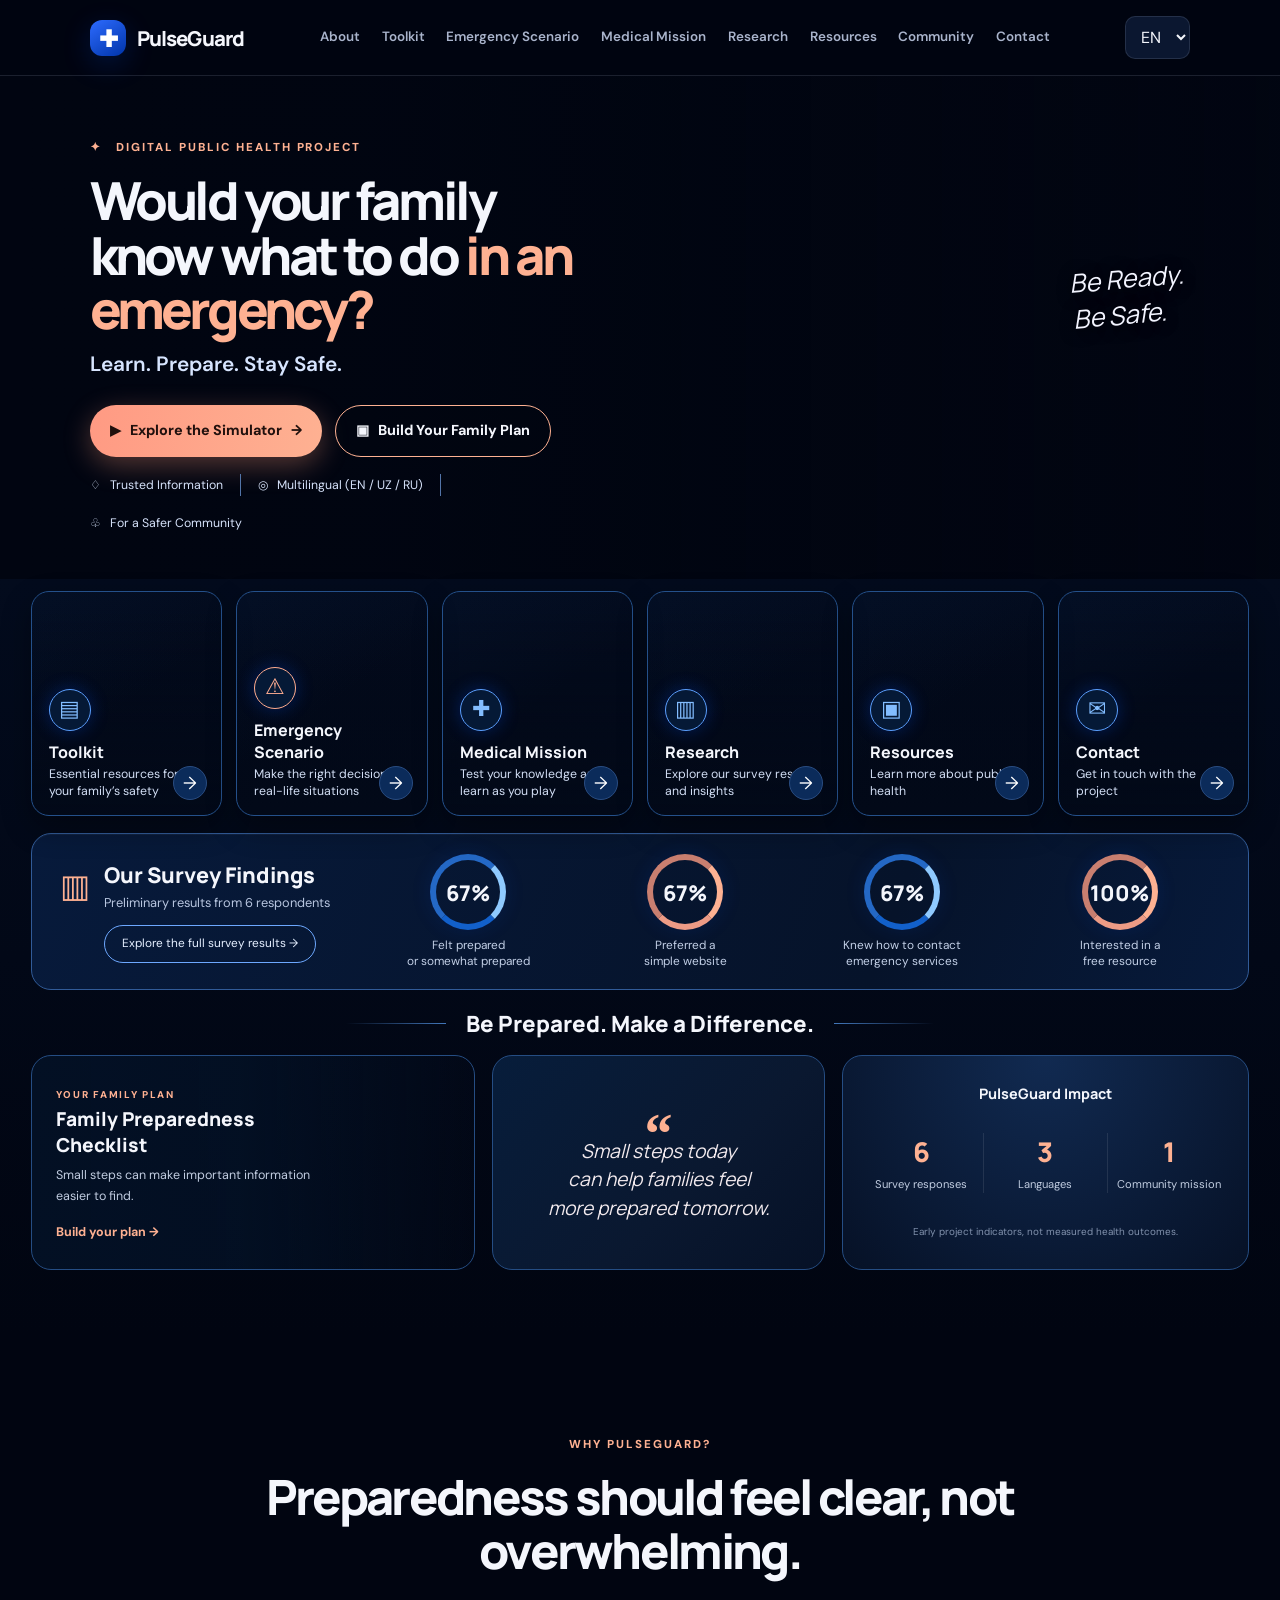
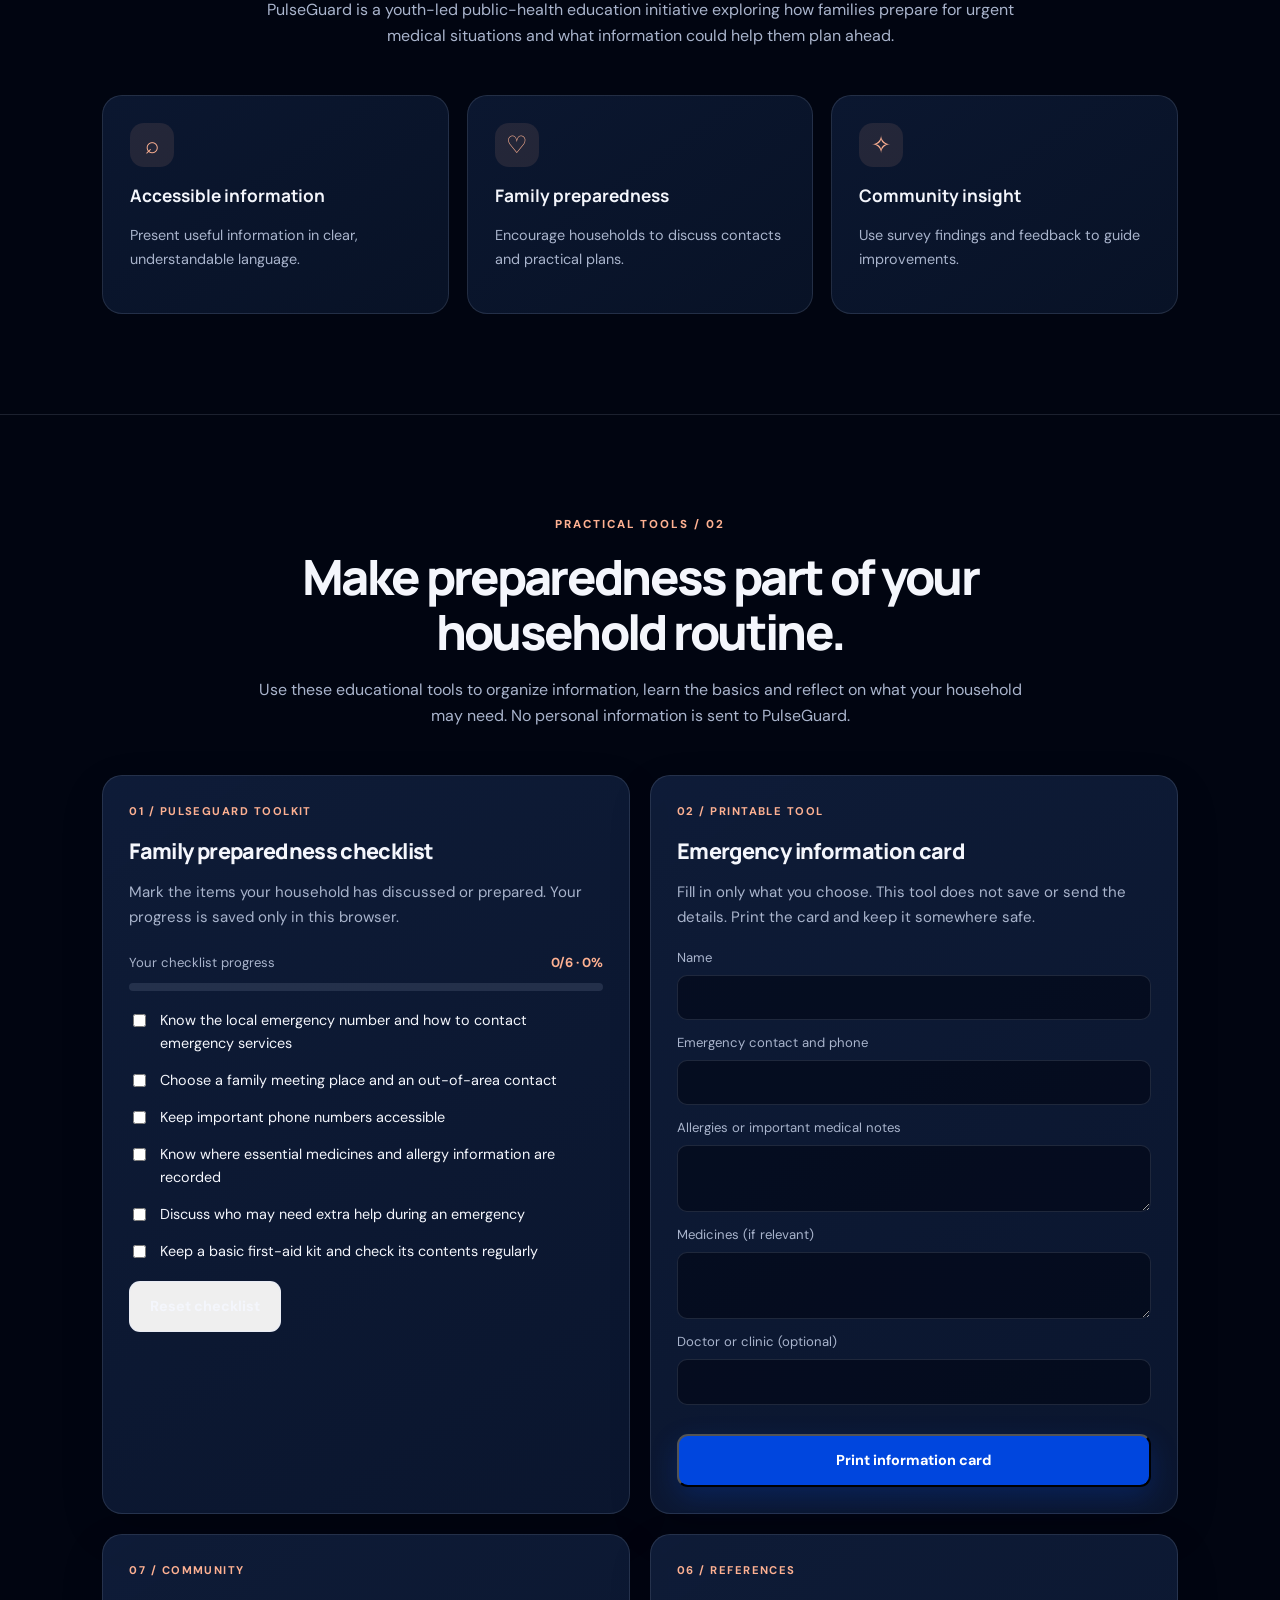
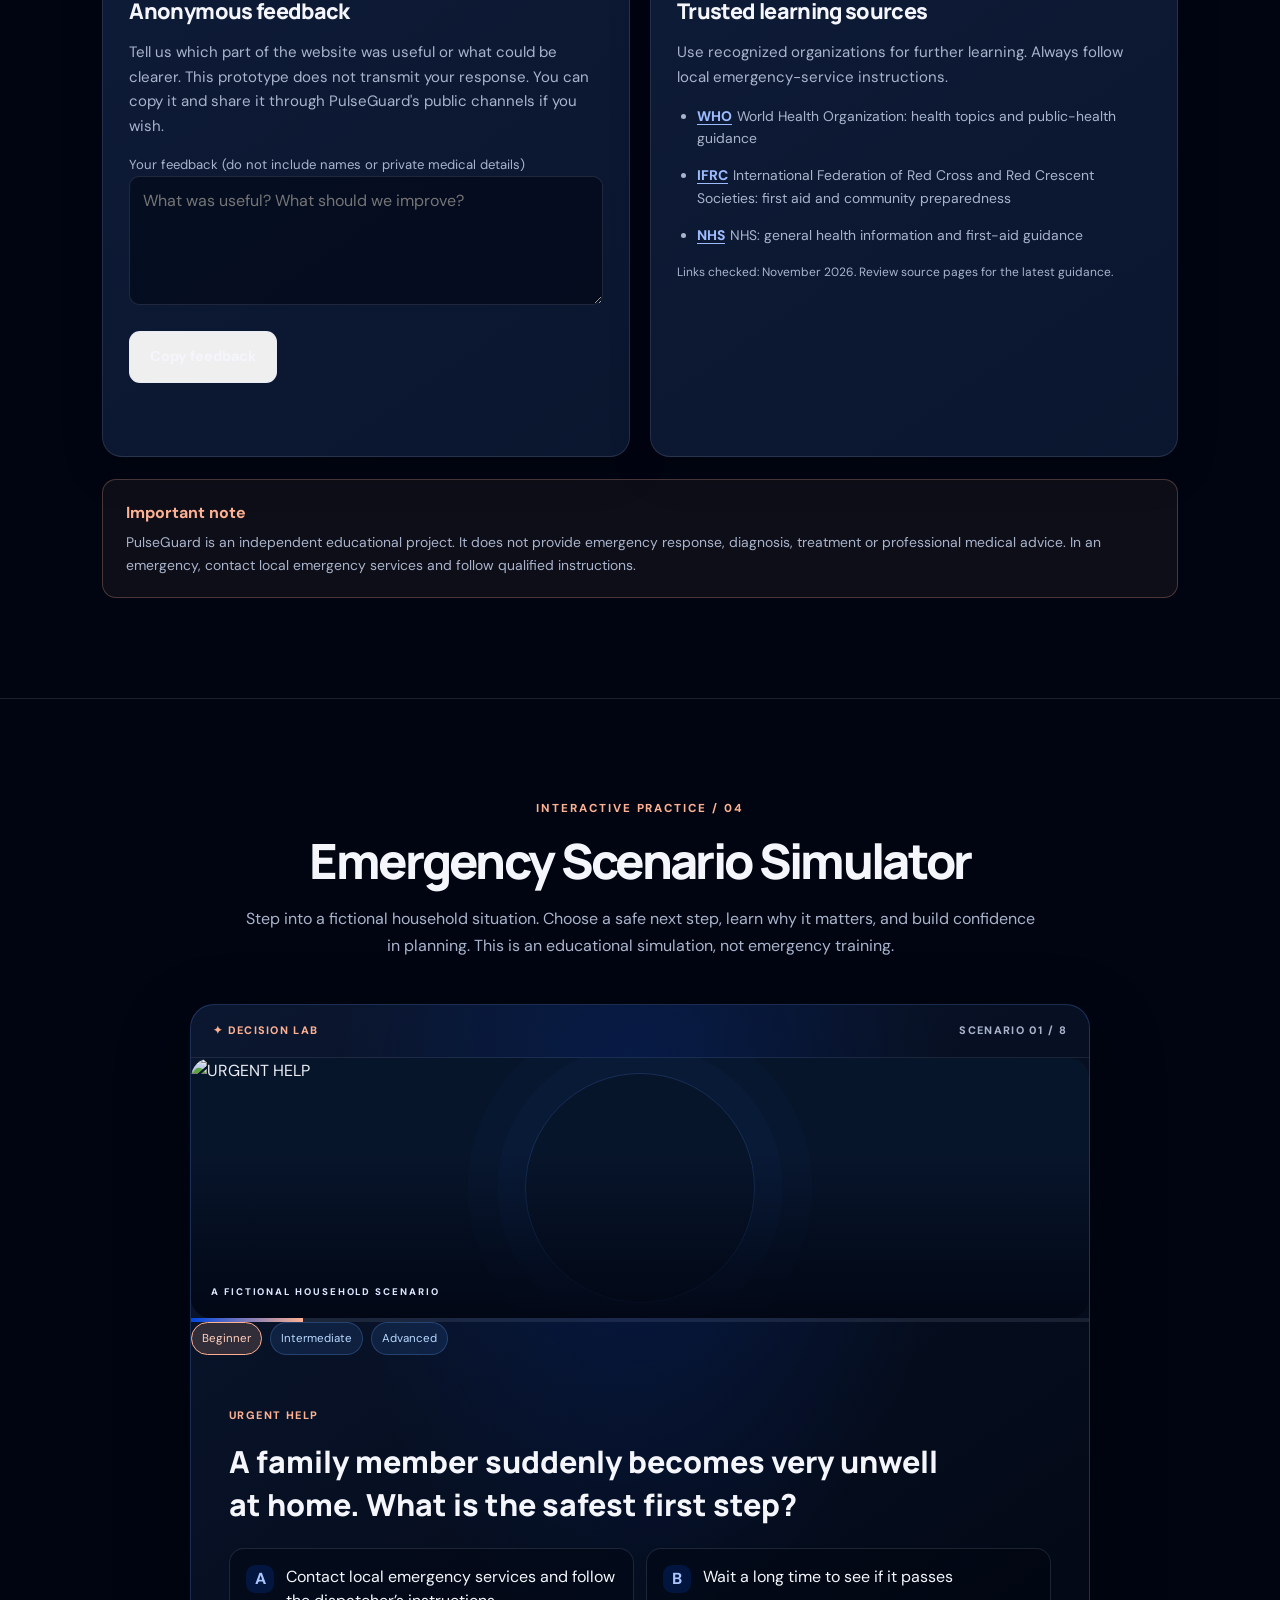
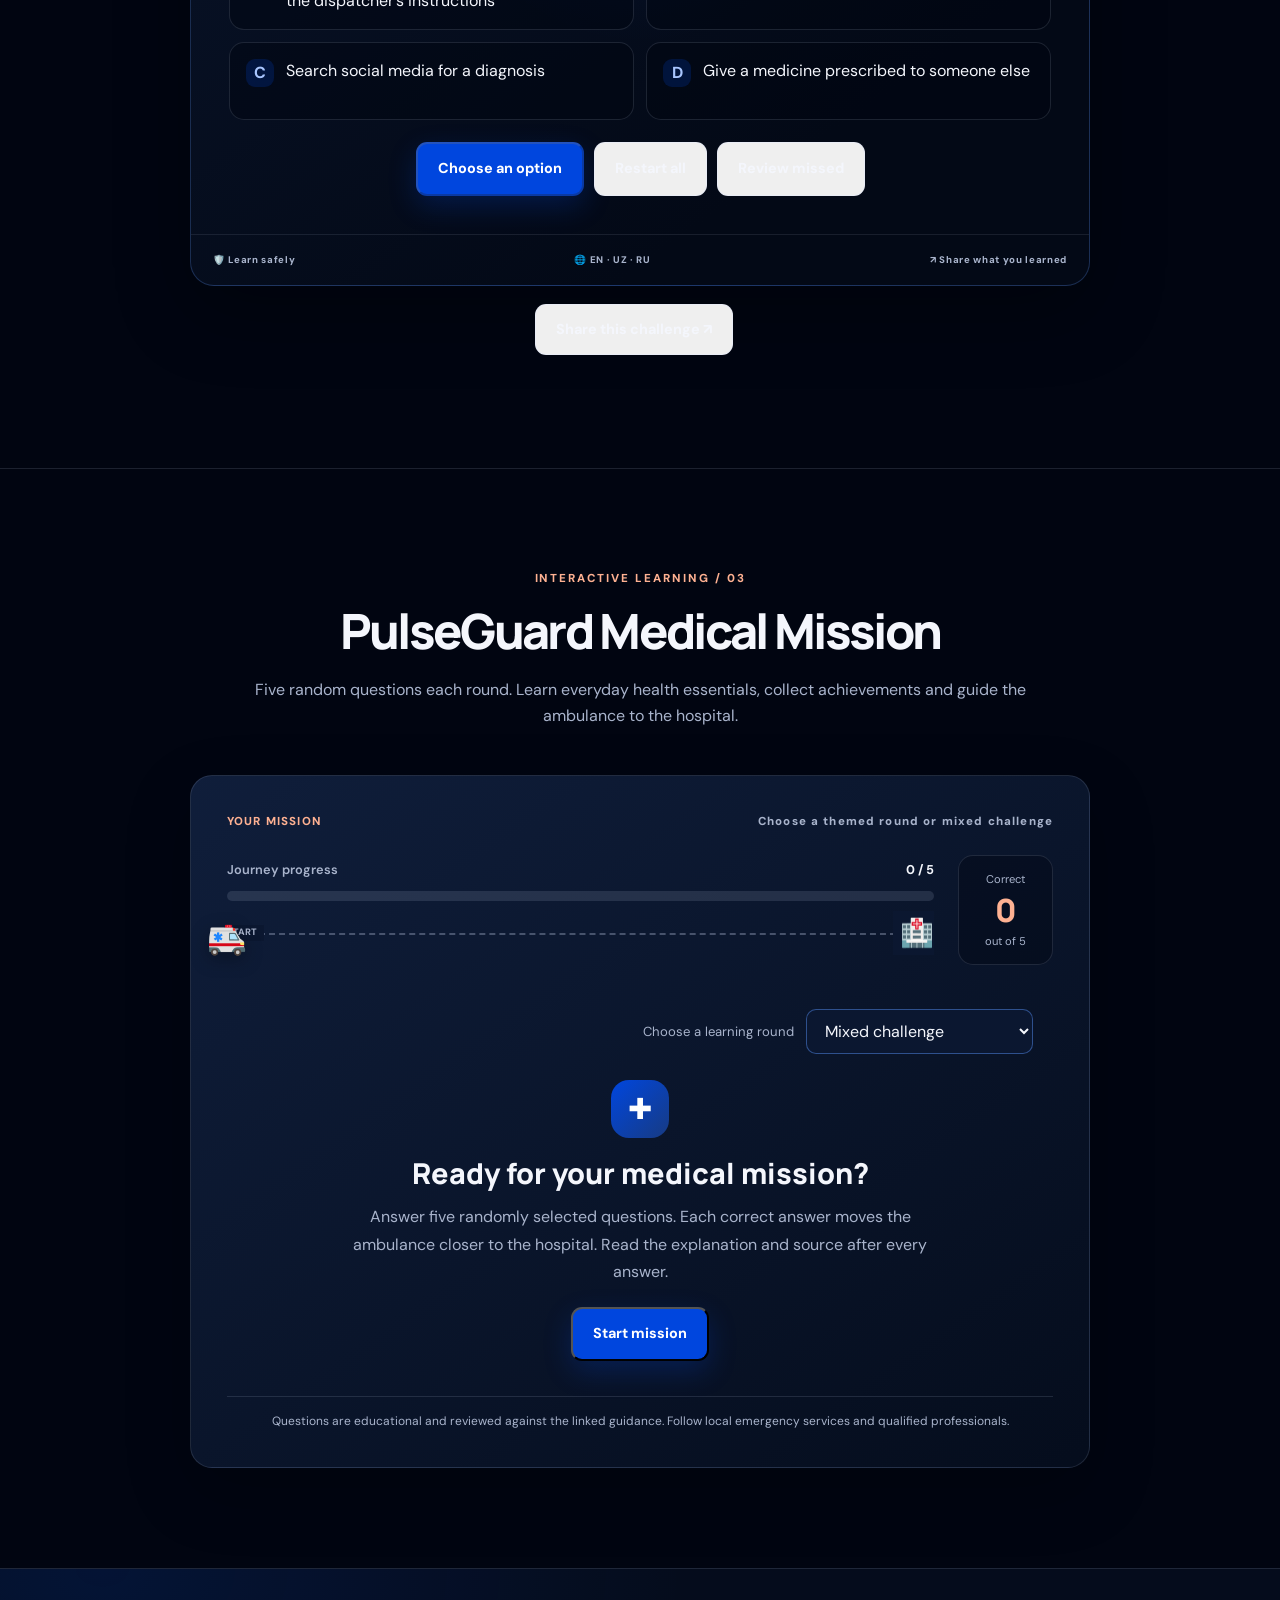
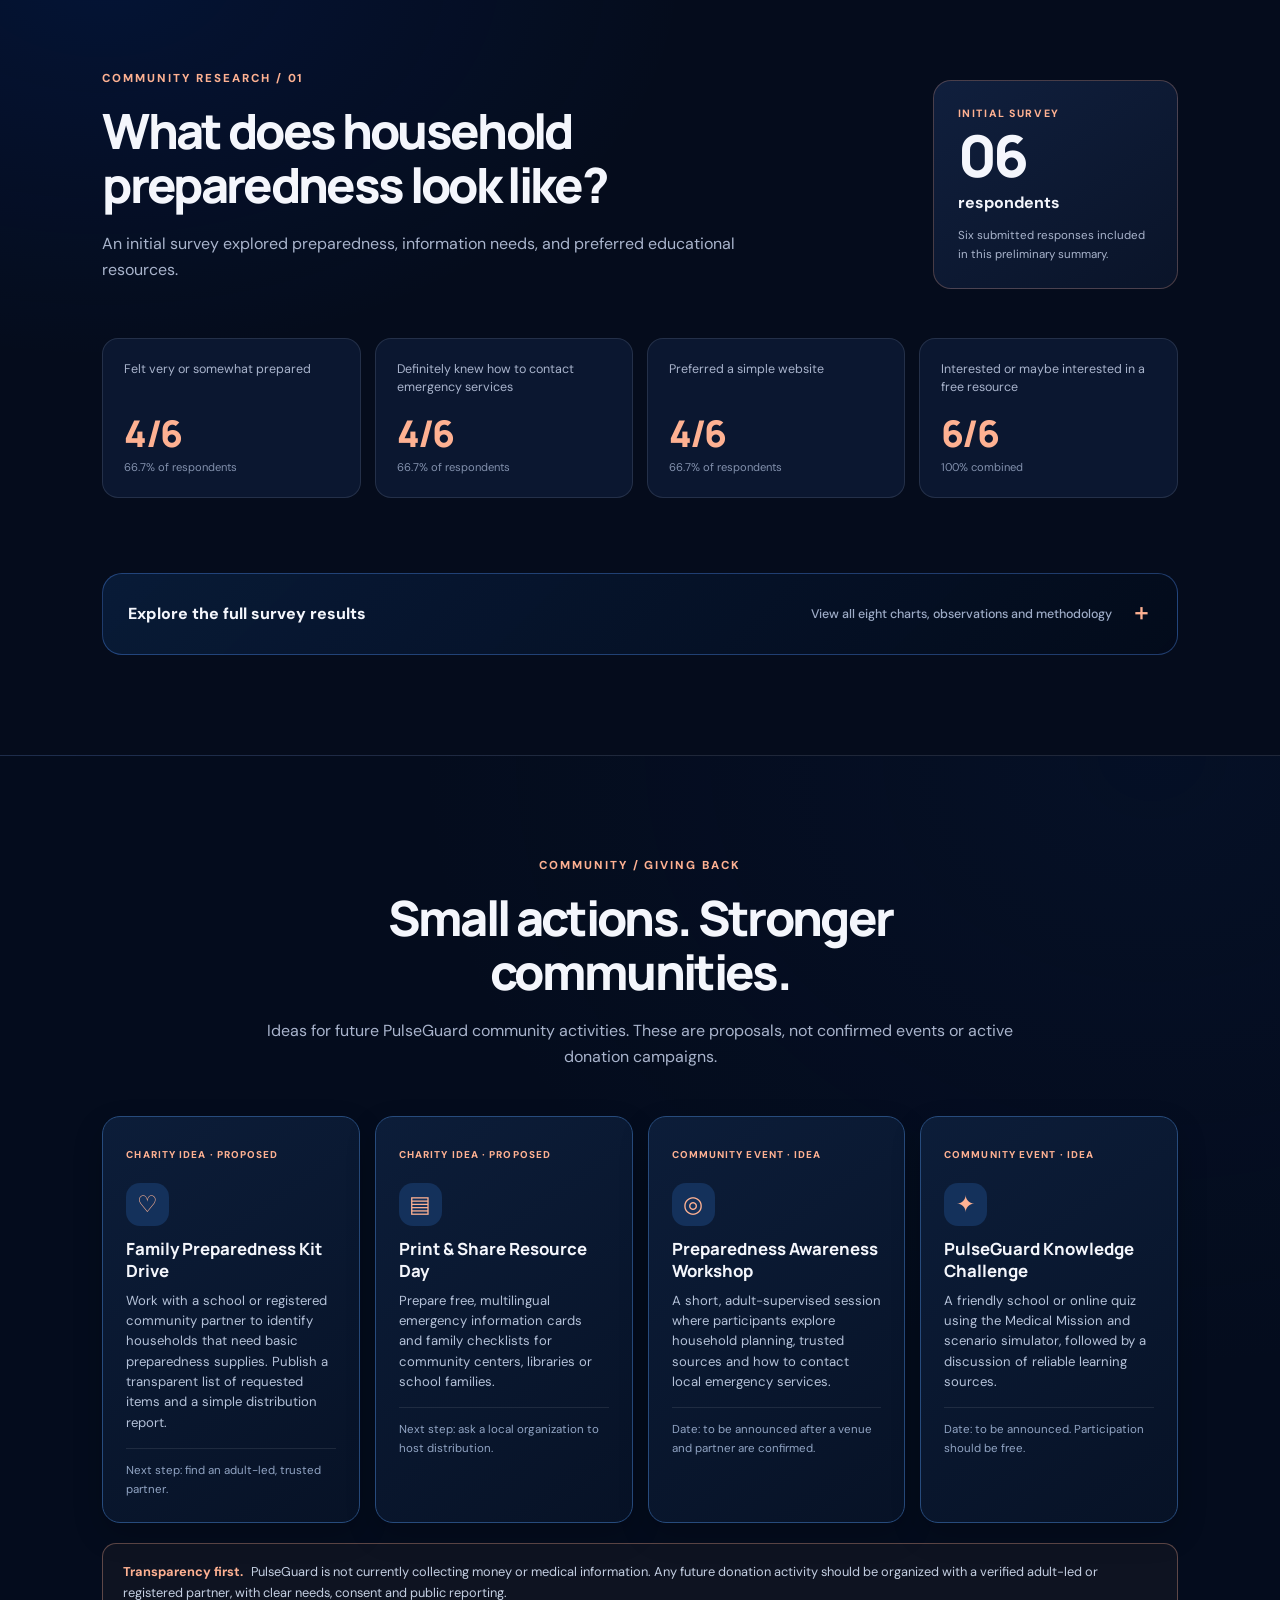
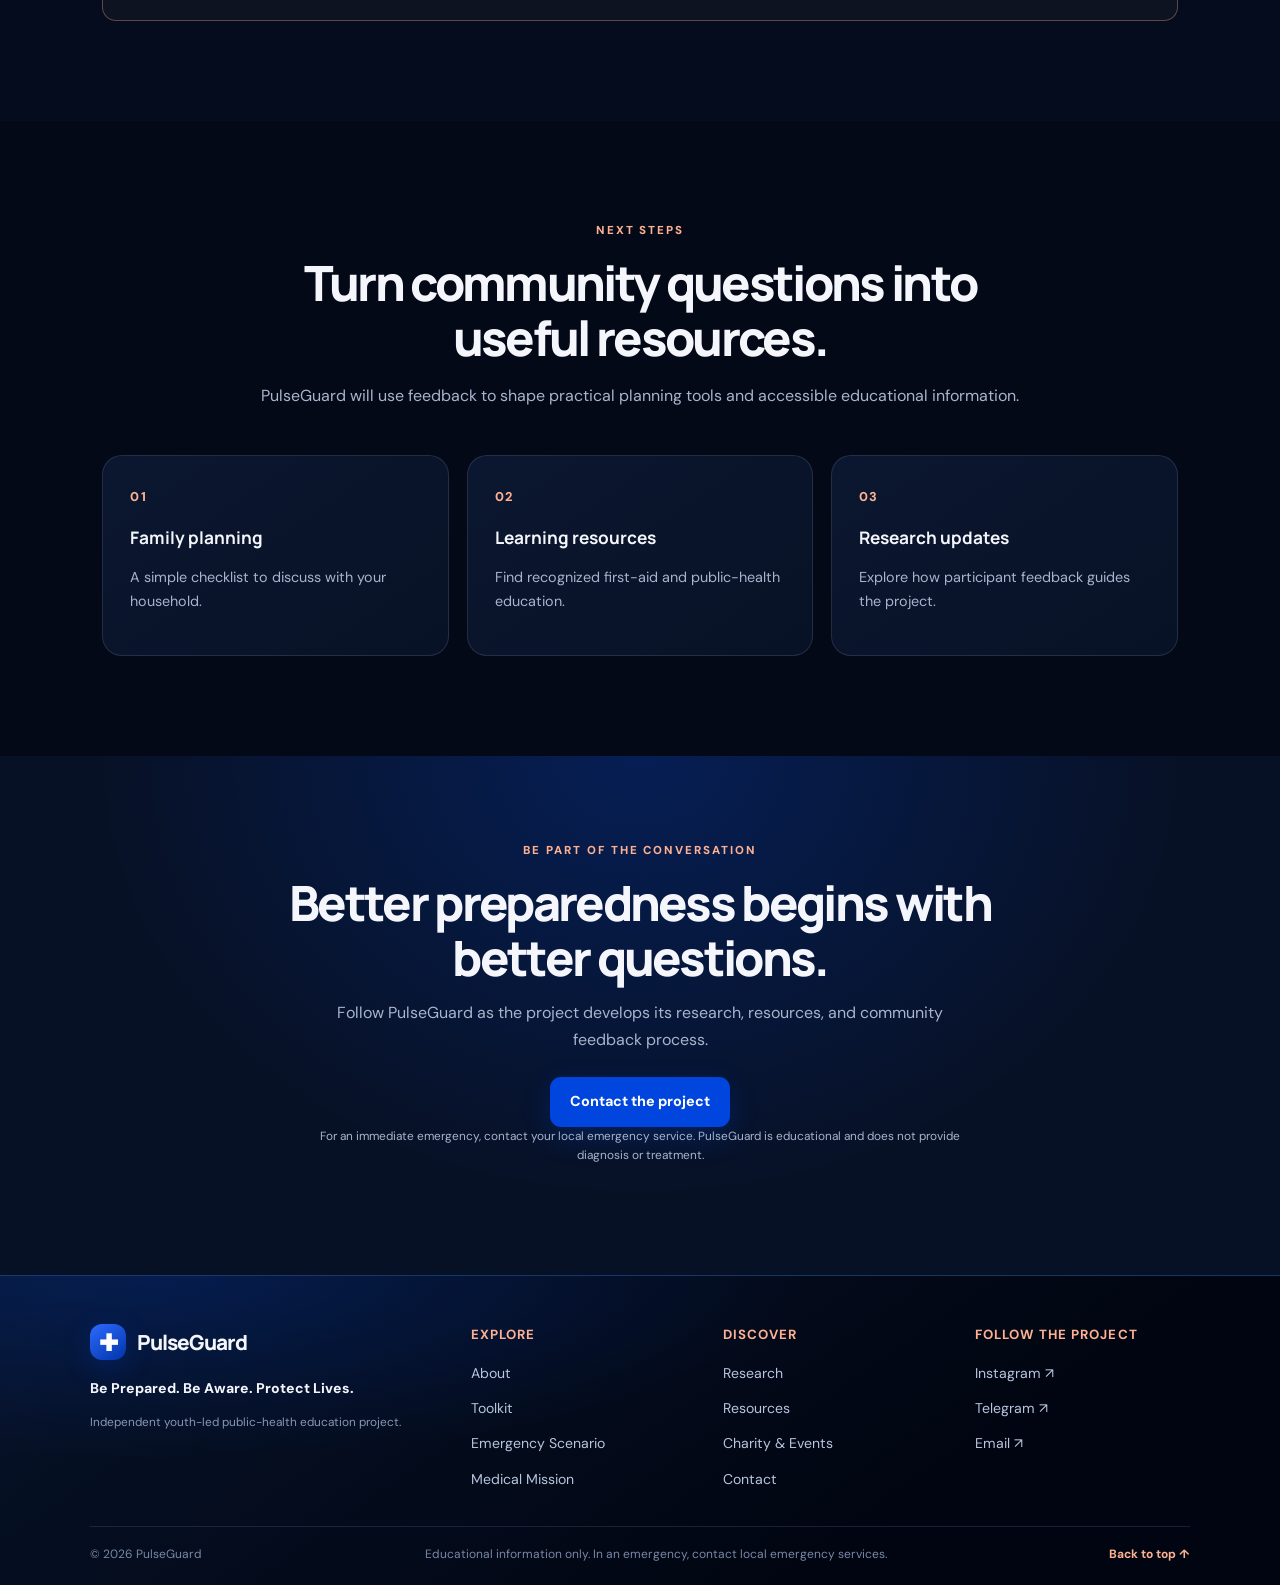
==== commit 602c1ebe: "Add files via upload" ====
--- a/index.html
+++ b/index.html
@@ -22,6 +22,7 @@
 <a href="#medical-mission" id="missionNav">Medical Mission</a>
 <a data-i18n="navResearch" href="#research">Research</a>
 <a data-i18n="navResources" href="#resources">Resources</a>
+<a href="#community">Community</a>
 <a data-i18n="navContact" href="#contact">Contact</a>
 </nav>
 <label class="language-wrap">
@@ -32,31 +33,36 @@
 </label>
 </header>
 <main>
-<section class="hero" id="home">
+<section class="hero hero-v6" id="home">
 <div class="hero-content">
-<p class="eyebrow" data-i18n="eyebrow">HOUSEHOLD EMERGENCY PREPAREDNESS</p>
-<h1 data-i18n="headline">Preparedness starts <span>before</span> an emergency.</h1>
-<p class="hero-text" data-i18n="heroText">Clear information and practical planning can help families feel more prepared to seek help when it matters.</p>
+<p class="eyebrow">✦ &nbsp; DIGITAL PUBLIC HEALTH PROJECT</p>
+<h1>Would your family know what to do <span>in an emergency?</span></h1>
+<p class="hero-text">Learn. Prepare. Stay Safe.</p>
 <div class="actions">
-<a class="button primary" data-i18n="primaryButton" href="#research">Explore the research</a>
-<a class="button secondary" data-i18n="secondaryButton" href="#about">About PulseGuard</a>
-</div>
-<p class="disclaimer" data-i18n="heroDisclaimer">An educational project. Not a replacement for emergency services or professional medical advice.</p>
-</div>
-<div aria-hidden="true" class="hero-visual">
-<div class="orbit orbit-one"></div><div class="orbit orbit-two"></div>
-<div class="medical-card">
-<div class="medical-cross">+</div><div class="medical-line"></div><div class="medical-line short"></div>
-<div class="medical-heart">♡</div>
-</div>
-<div class="floating-tag"><span class="tag-dot"></span><span data-i18n="visualTag">Preparedness begins at home</span></div>
-</div>
-<div class="hero-index">01 / PULSEGUARD</div>
-</section>
-<section aria-label="Project approach" class="trust-strip">
-<div><strong data-i18n="stripOne">Learn</strong><span data-i18n="stripOneText">Understand the basics</span></div>
-<div><strong data-i18n="stripTwo">Prepare</strong><span data-i18n="stripTwoText">Make a family plan</span></div>
-<div><strong data-i18n="stripThree">Share</strong><span data-i18n="stripThreeText">Build awareness together</span></div>
+<a class="button primary" href="#scenario-simulator">▶ &nbsp; Explore the Simulator &nbsp; →</a>
+<a class="button secondary" href="#tools">▣ &nbsp; Build Your Family Plan</a>
+</div>
+<div class="hero-trust"><span>♢ &nbsp; Trusted Information</span><i></i><span>◎ &nbsp; Multilingual (EN / UZ / RU)</span><i></i><span>♧ &nbsp; For a Safer Community</span></div>
+</div>
+<div class="hero-photo" role="img" aria-label="Family preparing an emergency kit together at home"><div class="hero-photo-note">Be Ready.<br/>Be Safe.</div></div>
+</section>
+<section class="home-overview" aria-label="Explore PulseGuard">
+<div class="home-card-grid">
+<a class="home-feature-card" href="#tools" style="--card-image:url('https://images.unsplash.com/photo-1511895426328-dc8714191300?auto=format&fit=crop&w=900&q=85')"><span class="home-card-icon">▤</span><div><h3>Toolkit</h3><p>Essential resources for your family’s safety</p></div><span class="home-arrow">→</span></a>
+<a class="home-feature-card" href="#scenario-simulator" style="--card-image:url('https://images.unsplash.com/photo-1584515933487-779824d29309?auto=format&fit=crop&w=900&q=85')"><span class="home-card-icon coral">⚠</span><div><h3>Emergency Scenario</h3><p>Make the right decision in real-life situations</p></div><span class="home-arrow">→</span></a>
+<a class="home-feature-card" href="#medical-mission" style="--card-image:url('https://images.unsplash.com/photo-1587745416684-47953f16f02f?auto=format&fit=crop&w=900&q=85')"><span class="home-card-icon">✚</span><div><h3>Medical Mission</h3><p>Test your knowledge and learn as you play</p></div><span class="home-arrow">→</span></a>
+<a class="home-feature-card" href="#research" style="--card-image:url('https://images.unsplash.com/photo-1551288049-bebda4e38f71?auto=format&fit=crop&w=900&q=85')"><span class="home-card-icon">▥</span><div><h3>Research</h3><p>Explore our survey results and insights</p></div><span class="home-arrow">→</span></a>
+<a class="home-feature-card" href="#resources" style="--card-image:url('https://images.unsplash.com/photo-1497633762265-9d179a990aa6?auto=format&fit=crop&w=900&q=85')"><span class="home-card-icon">▣</span><div><h3>Resources</h3><p>Learn more about public health</p></div><span class="home-arrow">→</span></a>
+<a class="home-feature-card" href="#contact" style="--card-image:url('https://images.unsplash.com/photo-1557200134-90327ee9fafa?auto=format&fit=crop&w=900&q=85')"><span class="home-card-icon">✉</span><div><h3>Contact</h3><p>Get in touch with the project</p></div><span class="home-arrow">→</span></a>
+</div>
+<section class="home-survey" aria-label="Survey highlights"><div class="survey-intro"><span class="survey-symbol">▥</span><div><h2>Our Survey Findings</h2><p>Preliminary results from 6 respondents</p><a href="#research">Explore the full survey results →</a></div></div>
+<div class="survey-stat"><strong>67%</strong><span>Felt prepared<br/>or somewhat prepared</span></div><div class="survey-stat peach"><strong>67%</strong><span>Preferred a<br/>simple website</span></div><div class="survey-stat"><strong>67%</strong><span>Knew how to contact<br/>emergency services</span></div><div class="survey-stat peach"><strong>100%</strong><span>Interested in a<br/>free resource</span></div></section>
+<div class="home-motto"><span></span><h2>Be Prepared. Make a Difference.</h2><span></span></div>
+<div class="home-bottom-grid">
+<a class="bottom-feature bottom-checklist" href="#tools"><div><span class="eyebrow">YOUR FAMILY PLAN</span><h3>Family Preparedness Checklist</h3><p>Small steps can make important information easier to find.</p><b>Build your plan →</b></div></a>
+<div class="bottom-feature bottom-quote"><span>“</span><blockquote>Small steps today<br/>can help families feel<br/>more prepared tomorrow.</blockquote></div>
+<div class="bottom-feature bottom-impact"><h3>PulseGuard Impact</h3><div><strong>6</strong><span>Survey responses</span></div><div><strong>3</strong><span>Languages</span></div><div><strong>1</strong><span>Community mission</span></div><small>Early project indicators, not measured health outcomes.</small></div>
+</div>
 </section>
 <section class="section" id="about">
 <div class="section-intro">
@@ -219,6 +225,16 @@
 </div>
 </details>
 </section>
+<section class="section community-section" id="community">
+<div class="section-intro"><p class="eyebrow">COMMUNITY / GIVING BACK</p><h2>Small actions. Stronger communities.</h2><p>Ideas for future PulseGuard community activities. These are proposals, not confirmed events or active donation campaigns.</p></div>
+<div class="community-grid">
+<article class="community-card"><span class="community-label">CHARITY IDEA · PROPOSED</span><div class="community-icon">♡</div><h3>Family Preparedness Kit Drive</h3><p>Work with a school or registered community partner to identify households that need basic preparedness supplies. Publish a transparent list of requested items and a simple distribution report.</p><small>Next step: find an adult-led, trusted partner.</small></article>
+<article class="community-card"><span class="community-label">CHARITY IDEA · PROPOSED</span><div class="community-icon">▤</div><h3>Print &amp; Share Resource Day</h3><p>Prepare free, multilingual emergency information cards and family checklists for community centers, libraries or school families.</p><small>Next step: ask a local organization to host distribution.</small></article>
+<article class="community-card"><span class="community-label">COMMUNITY EVENT · IDEA</span><div class="community-icon">◎</div><h3>Preparedness Awareness Workshop</h3><p>A short, adult-supervised session where participants explore household planning, trusted sources and how to contact local emergency services.</p><small>Date: to be announced after a venue and partner are confirmed.</small></article>
+<article class="community-card"><span class="community-label">COMMUNITY EVENT · IDEA</span><div class="community-icon">✦</div><h3>PulseGuard Knowledge Challenge</h3><p>A friendly school or online quiz using the Medical Mission and scenario simulator, followed by a discussion of reliable learning sources.</p><small>Date: to be announced. Participation should be free.</small></article>
+</div>
+<div class="community-note"><strong>Transparency first.</strong> PulseGuard is not currently collecting money or medical information. Any future donation activity should be organized with a verified adult-led or registered partner, with clear needs, consent and public reporting.</div>
+</section>
 <section class="section resource-section" id="resources">
 <div class="section-intro">
 <p class="eyebrow" data-i18n="resourcesEyebrow">NEXT STEPS</p>
@@ -243,7 +259,7 @@
 <div class="footer-main">
 <div class="footer-brand-block"><a class="brand footer-brand" href="#home"><span class="brand-icon">✚</span>PulseGuard</a><p>Be Prepared. Be Aware. Protect Lives.</p><small>Independent youth-led public-health education project.</small></div>
 <div class="footer-column"><strong>Explore</strong><a href="#about">About</a><a href="#tools">Toolkit</a><a href="#scenario-simulator">Emergency Scenario</a><a href="#medical-mission">Medical Mission</a></div>
-<div class="footer-column"><strong>Discover</strong><a href="#research">Research</a><a href="#resources">Resources</a><a href="#contact">Contact</a></div>
+<div class="footer-column"><strong>Discover</strong><a href="#research">Research</a><a href="#resources">Resources</a><a href="#community">Charity &amp; Events</a><a href="#contact">Contact</a></div>
 <div class="footer-column footer-social"><strong>Follow the project</strong><a href="https://www.instagram.com/pulseguard_/" rel="noopener noreferrer" target="_blank">Instagram ↗</a><a href="https://t.me/pulseguard" rel="noopener noreferrer" target="_blank">Telegram ↗</a><a href="mailto:parvinashodikulova4@gmail.com">Email ↗</a></div>
 </div>
 <div class="footer-bottom"><span>© 2026 PulseGuard</span><span>Educational information only. In an emergency, contact local emergency services.</span><a href="#home">Back to top ↑</a></div>
--- a/styles.css
+++ b/styles.css
@@ -324,3 +324,12 @@
 @media(max-width:760px){#nav{gap:9px}#nav a{font-size:.78rem}.research-details summary{display:block}.research-details summary span{display:block;margin:8px 0 0}.footer-main{grid-template-columns:1fr 1fr;gap:28px}.footer-brand-block{grid-column:1/-1}.footer-bottom{align-items:flex-start;flex-direction:column}.mission-round-picker{justify-content:flex-start;flex-wrap:wrap;padding:12px}}
 
 .scenario-visual-icon{display:none!important}
+
+/* PHASE 6: photographic homepage inspired by the supplied PulseGuard reference */
+.hero-v6{min-height:390px;padding:62px 7vw 46px;grid-template-columns: .92fr 1.08fr;gap:20px;background:linear-gradient(90deg,#010511 0%,rgba(1,5,17,.98) 29%,rgba(1,5,17,.62) 53%,rgba(1,5,17,.08) 100%),url('https://images.unsplash.com/photo-1511895426328-dc8714191300?auto=format&fit=crop&w=1800&q=90') center 43%/cover no-repeat;}
+.hero-v6 .hero-content{max-width:680px}.hero-v6 h1{font-size:clamp(2.35rem,4.1vw,4.25rem);max-width:720px;margin-bottom:10px}.hero-v6 .hero-text{font-size:1.3rem;font-weight:600;color:#d7e5ff;margin:0}.hero-v6 .actions{margin:24px 0 17px}.hero-v6 .primary{background:linear-gradient(100deg,#ff9a83,#feb192);color:#20100d;border-radius:30px;box-shadow:0 8px 28px #fe987755}.hero-v6 .secondary{border-color:#feb192;border-radius:30px;background:#01051166}.hero-v6 .hero-visual{display:none}.hero-v6 .hero-index{display:none}.hero-photo{min-height:300px;position:relative}.hero-photo-note{position:absolute;right:1%;top:25%;font:italic 1.6rem/1.4 'Manrope',sans-serif;color:#f2f4ff;text-shadow:0 2px 15px #000;transform:rotate(-5deg)}.hero-trust{display:flex;align-items:center;gap:17px;flex-wrap:wrap;color:#d6e2fa;font-size:.77rem}.hero-trust i{height:22px;border-left:1px solid #5274a8}
+.home-overview{padding:12px 2.4vw 65px;background:linear-gradient(180deg,#030b1d,#010511)}.home-card-grid{display:grid;grid-template-columns:repeat(6,minmax(0,1fr));gap:14px;max-width:1600px;margin:auto}.home-feature-card{min-height:225px;position:relative;display:flex;flex-direction:column;justify-content:flex-end;gap:10px;padding:17px 17px 16px;border:1px solid #24508a;border-radius:18px;overflow:hidden;background:linear-gradient(180deg,transparent 8%,rgba(1,7,21,.3) 42%,#020918 100%),var(--card-image) center/cover no-repeat;box-shadow:0 12px 30px #0005;transition:transform .25s,border-color .25s,box-shadow .25s}.home-feature-card:before{content:"";position:absolute;inset:0;background:linear-gradient(145deg,#0a2c5a22,transparent 50%);pointer-events:none}.home-feature-card:hover{transform:translateY(-5px);border-color:#69a8ff;box-shadow:0 15px 35px #0046de33}.home-feature-card h3,.home-feature-card p,.home-card-icon,.home-arrow{position:relative;z-index:1}.home-feature-card h3{font:750 1rem 'Manrope',sans-serif;margin:0 0 3px}.home-feature-card p{font-size:.77rem;line-height:1.35;color:#d2def4;margin:0;max-width:165px}.home-card-icon{display:grid;place-items:center;width:42px;height:42px;border-radius:50%;border:1px solid #5b9fff;background:#061a39ed;color:#83bdff;font-size:1.35rem;box-shadow:0 0 18px #0046de55}.home-card-icon.coral{color:#ffad91;border-color:#ffad91}.home-arrow{position:absolute;right:14px;bottom:15px;display:grid;place-items:center;width:34px;height:34px;border-radius:50%;background:#0b2b5a;border:1px solid #294c80;color:white;font-size:1.1rem}.home-survey{max-width:1600px;margin:17px auto 0;padding:20px 28px;display:grid;grid-template-columns:1.45fr repeat(4,1fr);align-items:center;gap:16px;border:1px solid #315b98;border-radius:20px;background:linear-gradient(110deg,#071a3b,#06132a 70%,#071a3b);box-shadow:inset 0 1px #ffffff0b}.survey-intro{display:flex;align-items:flex-start;gap:14px}.survey-symbol{color:#feb192;font-size:2rem}.survey-intro h2{font:800 1.35rem 'Manrope',sans-serif;margin:0}.survey-intro p{color:#b7c5df;font-size:.8rem;margin:3px 0 12px}.survey-intro a{display:inline-block;border:1px solid #6da8ff;border-radius:30px;padding:8px 17px;font-size:.74rem;color:#e5efff}.survey-stat{text-align:center;display:flex;flex-direction:column;align-items:center;gap:8px}.survey-stat strong{display:grid;place-items:center;width:76px;height:76px;border-radius:50%;font:800 1.35rem 'Manrope',sans-serif;border:6px solid #2468c5;border-right-color:#8fcaff;border-bottom-color:#1260ca;box-shadow:0 0 20px #0046de22}.survey-stat.peach strong{border-color:#c97f70;border-right-color:#feb192;border-bottom-color:#ed9b85}.survey-stat span{font-size:.74rem;line-height:1.3;color:#c2cfe6}.home-motto{display:flex;align-items:center;justify-content:center;gap:20px;margin:18px auto 16px}.home-motto span{width:100px;height:1px;background:linear-gradient(90deg,transparent,#4277bb)}.home-motto span:last-child{background:linear-gradient(90deg,#4277bb,transparent)}.home-motto h2{font:800 1.4rem 'Manrope',sans-serif;margin:0}.home-bottom-grid{display:grid;grid-template-columns:1.2fr .9fr 1.1fr;gap:17px;max-width:1600px;margin:auto}.bottom-feature{min-height:165px;border:1px solid #254d83;border-radius:20px;overflow:hidden;background:#07152e;position:relative}.bottom-checklist{display:flex;align-items:center;padding:24px;background:linear-gradient(90deg,#031024 0%,#031024e8 47%,#03102422 100%),url('https://images.unsplash.com/photo-1584515933487-779824d29309?auto=format&fit=crop&w=900&q=85') center/cover}.bottom-checklist div{max-width:280px}.bottom-checklist .eyebrow{font-size:.62rem;margin-bottom:7px}.bottom-checklist h3{font:800 1.2rem 'Manrope',sans-serif;margin:0 0 7px}.bottom-checklist p{font-size:.78rem;color:#c1cce0;margin:0 0 12px}.bottom-checklist b{font-size:.78rem;color:#feb192}.bottom-quote{display:grid;place-content:center;text-align:center;background:linear-gradient(135deg,#071d3b,#0a1830 60%,#061126)}.bottom-quote>span{font:800 3.5rem Georgia;color:#feb192;height:35px}.bottom-quote blockquote{font:italic 1.2rem/1.5 'Manrope',sans-serif;margin:0;color:#f1e9ed}.bottom-impact{padding:17px;display:grid;grid-template-columns:repeat(3,1fr);align-items:center;text-align:center;background:radial-gradient(ellipse at top,#112a51,#061126)}.bottom-impact h3,.bottom-impact small{grid-column:1/-1}.bottom-impact h3{font:750 .9rem 'Manrope',sans-serif;margin:0 0 7px}.bottom-impact div{display:flex;flex-direction:column;gap:5px;border-right:1px solid #ffffff18}.bottom-impact div:nth-last-of-type(1){border:0}.bottom-impact strong{font:800 1.7rem 'Manrope',sans-serif;color:#feb192}.bottom-impact span{font-size:.7rem;color:#c0cce0}.bottom-impact small{font-size:.62rem;color:#8292ad;margin-top:8px}
+.community-section{background:radial-gradient(ellipse at 90% 0%,#0a286022,transparent 45%),#040c1d}.community-grid{display:grid;grid-template-columns:repeat(4,1fr);gap:15px;max-width:var(--content);margin:auto}.community-card{padding:23px;border:1px solid #274b7c;border-radius:18px;background:linear-gradient(145deg,#0c1d39,#071226);box-shadow:0 12px 30px #0003}.community-label{font-size:.62rem;letter-spacing:.11em;color:#feb192;font-weight:800}.community-icon{width:43px;height:43px;display:grid;place-items:center;border-radius:14px;margin:17px 0 12px;background:#14315b;color:#ffb293;font-size:1.45rem}.community-card h3{font:750 1.05rem/1.3 'Manrope',sans-serif;margin:0 0 9px}.community-card p{font-size:.82rem;color:#b5c2d9;line-height:1.55;margin:0 0 15px}.community-card small{display:block;border-top:1px solid #ffffff17;padding-top:12px;color:#91a4c3;font-size:.72rem}.community-note{max-width:var(--content);margin:20px auto 0;padding:17px 20px;border:1px solid #feb19255;border-radius:14px;background:#feb1920b;color:#c4cfe2;font-size:.8rem}.community-note strong{color:#feb192;margin-right:5px}
+@media(max-width:1100px){.home-card-grid{grid-template-columns:repeat(3,1fr)}.home-survey{grid-template-columns:repeat(4,1fr)}.survey-intro{grid-column:1/-1}.community-grid{grid-template-columns:repeat(2,1fr)}.hero-v6{grid-template-columns:1fr 1fr}}
+@media(max-width:760px){.hero-v6{min-height:auto;grid-template-columns:1fr;padding:55px 6vw 28px;background:linear-gradient(90deg,#010511ed,#0105119c),url('https://images.unsplash.com/photo-1511895426328-dc8714191300?auto=format&fit=crop&w=1000&q=85') center/cover}.hero-photo{min-height:80px}.hero-photo-note{display:none}.hero-trust{gap:9px;font-size:.68rem}.hero-trust i{height:17px}.home-overview{padding:12px 4vw 45px}.home-card-grid{grid-template-columns:repeat(2,minmax(0,1fr));gap:10px}.home-feature-card{min-height:190px;padding:13px}.home-feature-card p{font-size:.72rem}.home-survey{grid-template-columns:repeat(2,1fr);padding:17px 12px;gap:18px 8px}.survey-intro{grid-column:1/-1}.survey-stat strong{width:67px;height:67px;font-size:1.15rem}.home-motto h2{font-size:1.08rem;text-align:center}.home-motto span{width:30px}.home-bottom-grid{grid-template-columns:1fr}.bottom-feature{min-height:150px}.community-grid{grid-template-columns:1fr}.community-card{padding:20px}}
+@media(max-width:390px){.home-card-grid{grid-template-columns:1fr}.home-feature-card{min-height:175px}.hero-v6 h1{font-size:2.35rem}.hero-trust{display:grid;grid-template-columns:1fr 1fr}.hero-trust i{display:none}}
